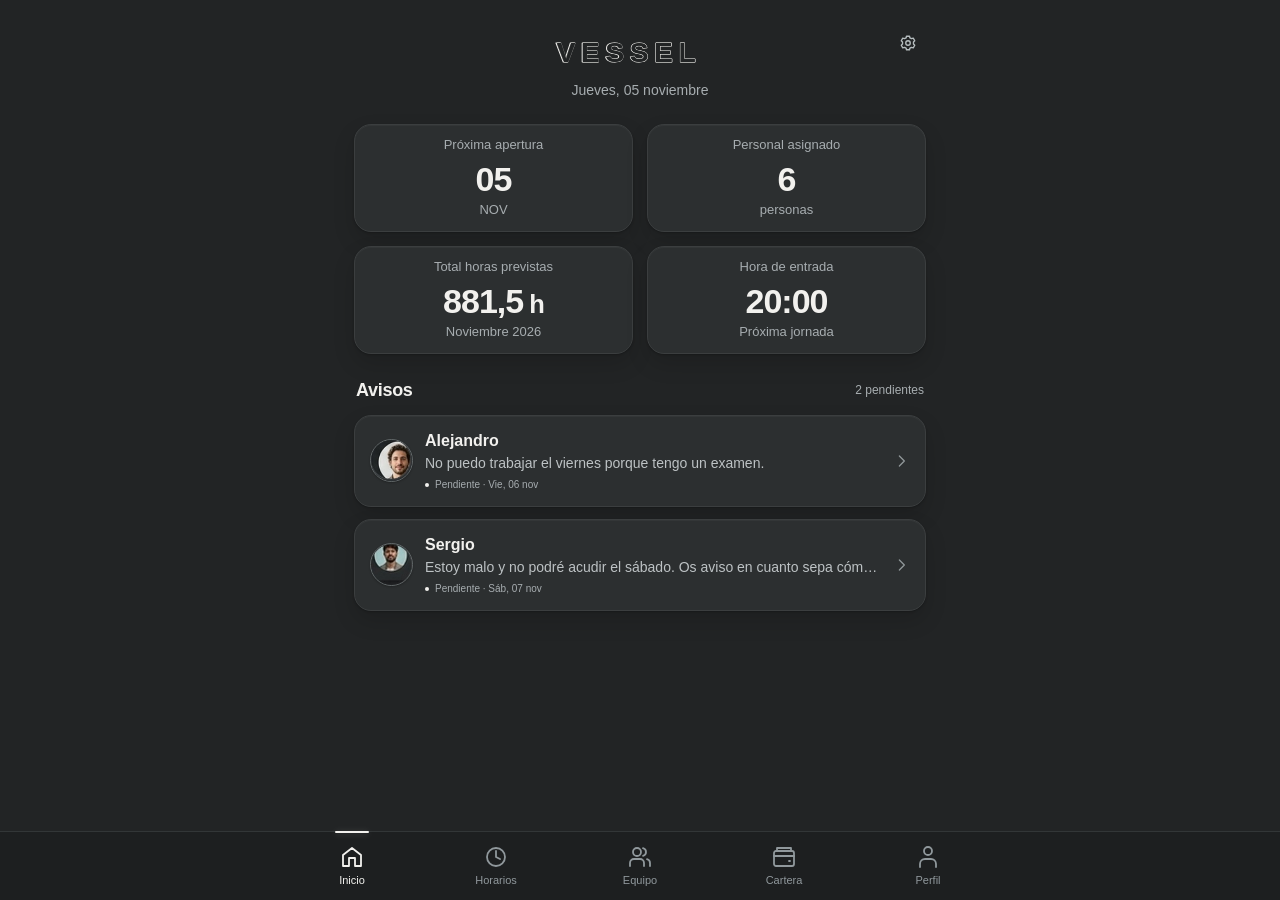
==== index.html @ b40a57ce "Añadir mockup interactivo de VESSEL · Iteración 04 Prototipo autónomo con diseño adaptativo a pantal" ====
<!doctype html>
<html lang="es">
<head>
<meta charset="utf-8">
<meta name="viewport" content="width=device-width,initial-scale=1,viewport-fit=cover">
<meta name="theme-color" content="#222425">
<meta name="description" content="VESSEL · Prototipo interactivo de horarios, equipo y remuneraciones previstas. Iteración 04.">
<title>VESSEL · Horarios y equipo</title>
<style>:root{color-scheme:dark;--stage:#17191a;--bg:#222425;--surface:#2c2f30;--well:#1d1f20;--line:#3b3e3f;--ink:#f2f1ee;--muted:#a7adb0;--quiet:#848b8e;--raised:inset 0 1px 1px #ffffff0b,0 10px 22px #00000024,0 1px 2px #00000038;--radius:17px;--ease:cubic-bezier(.16,1,.3,1)}
*{box-sizing:border-box}html,body{margin:0;min-height:100%;background:var(--stage)}body{font:15px/1.4 Arial,Helvetica,sans-serif;color:var(--ink);font-variant-numeric:tabular-nums;-webkit-font-smoothing:antialiased}button,input,select,textarea{font:inherit;color:inherit}button{cursor:pointer}button,a,input,select,textarea{-webkit-tap-highlight-color:transparent}button{border:0;background:none}button:disabled{cursor:default;opacity:.42}button:focus-visible,input:focus-visible,select:focus-visible,textarea:focus-visible{outline:2px solid var(--ink);outline-offset:4px}::selection{background:#e3e4e3;color:#191b1c}input,textarea{caret-color:var(--ink)}button{touch-action:manipulation}svg{width:24px;height:24px;fill:none;stroke:currentColor;stroke-width:1.8;stroke-linecap:round;stroke-linejoin:round;flex:none}h1,h2,h3,p{margin:0}h1{font-size:30px;line-height:1.15;letter-spacing:-1px;font-weight:700}h2{font-size:18px;letter-spacing:-.3px}h3{font-size:17px}small{font-size:12px}strong{font-weight:600}.muted{color:var(--muted)}.quiet{color:var(--quiet)}.small{font-size:13px}.sr-only{position:absolute;width:1px;height:1px;padding:0;margin:-1px;overflow:hidden;clip:rect(0,0,0,0);white-space:nowrap;border:0}
.stage{min-height:100dvh;display:flex;flex-direction:column;align-items:center;justify-content:center;padding:18px 20px 14px;background:radial-gradient(ellipse at 50% 40%,#26292a 0,transparent 66%)}.demo-bar{width:414px;max-width:100%;display:flex;align-items:center;justify-content:space-between;margin:0 0 12px;font-size:11px;color:var(--muted);letter-spacing:.15px}.demo-bar .demo-label{display:flex;align-items:center;gap:7px}.demo-dot{width:5px;height:5px;background:#c6cbca;border-radius:50%}.demo-switch{border:1px solid #3b3e3f;border-radius:20px;background:#202223;padding:5px 10px;font-size:11px}.demo-switch svg{width:13px;height:13px;vertical-align:-2px;margin-left:4px}
.phone{position:relative;width:414px;height:min(888px,calc(100dvh - 76px));min-height:610px;border:6px solid #131516;border-radius:48px;background:var(--bg);box-shadow:0 0 0 1px #424647,0 0 0 3px #202324,0 26px 60px #0009;display:flex;flex-direction:column;overflow:hidden}.status-bar{height:62px;flex:none;position:relative;display:flex;align-items:center;justify-content:space-between;padding:0 30px 3px;font-size:15px;font-weight:600;user-select:none}.island{position:absolute;width:120px;height:32px;left:50%;top:11px;transform:translateX(-50%);border-radius:25px;background:#050606}.island:after{content:'';position:absolute;right:12px;top:10px;width:10px;height:10px;background:#0d1217;border:1px solid #151d23;border-radius:50%}.status-icons{display:flex;align-items:center;gap:7px}.status-icons svg{width:18px;height:15px;stroke-width:1.5}.status-icons .battery{width:24px}
.viewport{flex:1;min-height:0;overflow:auto;scrollbar-width:thin;scrollbar-color:#565b5d transparent;overscroll-behavior:contain;position:relative}.viewport::-webkit-scrollbar{width:3px}.viewport::-webkit-scrollbar-thumb{background:#565b5d;border-radius:10px}.page{padding:12px 22px 28px;min-height:100%}.page-head{display:flex;align-items:center;justify-content:space-between;gap:8px;margin-bottom:20px}.page-head.tight{margin-bottom:16px}.title-group{display:flex;align-items:center;gap:10px;min-width:0}.subtitle{color:var(--muted);margin-top:4px;font-size:14px}.pill{border:1px solid #4b5052;border-radius:22px;min-height:32px;padding:5px 16px;line-height:1.2;font-size:13px;white-space:nowrap}.pill:hover{background:#ffffff05;border-color:#6b7173}.pill svg{width:13px;height:13px;margin-left:5px;vertical-align:-2px}.badge{border:1px solid var(--line);border-radius:15px;padding:3px 10px;background:#2c2f30;color:var(--muted);font-size:12px;white-space:nowrap}.panel{background:var(--surface);border:1px solid var(--line);border-radius:var(--radius);box-shadow:var(--raised)}.stack{display:grid;gap:12px}.section-heading{display:flex;align-items:center;justify-content:space-between;margin:25px 2px 12px}.section-heading small{color:var(--muted)}
.home-head{text-align:center;padding:16px 0 30px}.wordmark{display:block;width:176px;height:37px;margin:0 auto 11px;overflow:visible}.wordmark text{font-family:Arial,Helvetica,sans-serif;font-size:31px;font-weight:800;letter-spacing:6px;fill:none;stroke:var(--ink);stroke-width:1.05;paint-order:stroke}.home-date{font-size:14px;color:var(--muted)}.metric-grid{display:grid;grid-template-columns:1fr 1fr;gap:14px}.metric{padding:17px 7px 16px;min-height:125px;display:flex;flex-direction:column;align-items:center;text-align:center;justify-content:center;gap:5px;color:var(--muted)}button.metric:hover{background:#303334}.metric-label{font-size:13px}.metric-value{font-size:37px;line-height:1.15;color:var(--ink);font-weight:650;letter-spacing:-1px;margin:5px 0 1px}.metric-value.time{font-size:32px}.metric-unit{font-size:13px}.notice-card{width:100%;display:flex;align-items:center;text-align:left;padding:14px 15px;gap:12px;min-height:81px}.notice-card:hover,.employee-row:hover,.shift-card:not(.editing):hover{background:#303334}.avatar{width:43px;height:43px;flex:none;border-radius:50%;object-fit:cover;border:1px solid #646a6b;background:#232627;color:#c8cdce;display:inline-flex;justify-content:center;align-items:center;font-size:14px;box-shadow:0 1px 2px #0004}.avatar.medium{width:52px;height:52px}.avatar.large{width:83px;height:83px;border:2px solid #5b6061;box-shadow:0 8px 20px #0002}.person-text{min-width:0;flex:1}.person-name{font-weight:600;font-size:16px}.person-sub{font-size:13px;color:var(--muted);margin-top:2px}.notice-message{white-space:nowrap;overflow:hidden;text-overflow:ellipsis;font-size:13px;color:#bdc2c4;margin-top:2px}.notice-meta{display:flex;align-items:center;gap:6px;font-size:10px;color:var(--muted);margin-top:4px}.pending-dot{width:4px;height:4px;border-radius:50%;background:var(--ink)}.chevron{color:#91989a;width:17px;height:20px;flex:none}
.date-control{margin-bottom:16px;border-color:var(--line);border-radius:14px;min-height:36px;padding:7px 13px}.summary-strip{display:grid;grid-template-columns:1fr 1fr 1.15fr;padding:14px 9px;margin-bottom:17px}.summary-item{text-align:center;position:relative}.summary-item+.summary-item:before{content:'';position:absolute;left:0;top:5px;bottom:5px;width:1px;background:#44494a}.summary-value{display:block;font-size:23px;font-weight:600;letter-spacing:-.6px;line-height:1.2}.summary-label{display:block;color:var(--muted);font-size:11px;margin-top:3px}.shift-card{padding:11px 12px;display:flex;align-items:center;gap:11px;min-height:64px;width:100%;text-align:left}.shift-card .avatar{width:36px;height:36px}.shift-person{font-size:14px;flex:1;min-width:0;white-space:nowrap}.shift-role{color:var(--muted);font-size:12px;font-weight:400}.time-chip{font-size:13px;font-weight:600;white-space:nowrap;background:#1c1f20;border:1px solid #35393a;border-radius:12px;padding:7px 10px;letter-spacing:-.2px}.shift-list{display:grid;gap:11px}.shift-card.editing{display:block;padding:13px}.shift-edit-head{display:flex;align-items:center;gap:10px;margin-bottom:13px}.shift-edit-head .person-name{font-size:15px}.edit-times{display:grid;grid-template-columns:1fr 1fr;gap:12px}.edit-times label{display:grid;gap:5px;color:var(--muted);font-size:12px}.edit-times input{width:100%;min-width:0}.shift-duration{font-size:11px;color:var(--muted);margin-top:9px;display:flex;justify-content:space-between;gap:8px}.icon-button{width:36px;height:36px;display:inline-flex;align-items:center;justify-content:center;border-radius:50%;color:#b6bdbf}.icon-button:hover{background:#ffffff0a;color:var(--ink)}.icon-button svg{width:18px;height:18px}.edit-note{font-size:12px;color:var(--muted);margin-bottom:14px;line-height:1.5}.action-row{display:flex;gap:10px;margin-top:16px}.action-row>*{flex:1}.primary{background:#eeede9;color:#151718;box-shadow:0 4px 9px #0002;border:1px solid #f3f2ef;border-radius:12px;min-height:44px;padding:11px 14px;font-weight:600;font-size:14px;text-align:center}.primary:hover{background:#fff}.secondary{border:1px solid #53595b;border-radius:12px;padding:10px 14px;min-height:44px;font-size:14px;text-align:center}.secondary:hover{background:#ffffff06}.add-button{width:100%;margin-top:14px;display:flex;align-items:center;justify-content:center;gap:8px}.add-button svg{width:18px;height:18px}.sticky-actions{position:sticky;bottom:-28px;padding:10px 0 8px;background:var(--bg);margin-bottom:-8px;z-index:2}.empty{text-align:center;padding:38px 12px;color:var(--muted)}.empty svg{width:32px;height:32px;margin-bottom:12px;color:#a2a9aa}.empty h2{color:var(--ink);font-size:17px;margin-bottom:7px}.empty p{font-size:13px;line-height:1.6;max-width:29ch;margin:0 auto 16px}
.search{position:relative;margin-bottom:17px}.search svg{position:absolute;left:14px;top:13px;width:18px;height:18px;color:#929a9d}.search input{width:100%;min-height:44px;border:1px solid #2f3334;border-radius:13px;padding:12px 14px 12px 42px;background:var(--well);box-shadow:inset 0 3px 5px #0003;outline-offset:2px}input::placeholder,textarea::placeholder{color:#a0a7aa;opacity:1}.employee-row{width:100%;min-height:77px;display:flex;align-items:center;gap:12px;padding:13px;text-align:left}.availability{display:flex;gap:5px;flex:none}.day-chip{display:inline-flex;align-items:center;justify-content:center;background:#d8dcdd;color:#151a1d;width:28px;height:29px;border-radius:8px;font-size:13px;font-weight:600;box-shadow:0 2px 3px #0002}.day-chip.off{background:#232728;color:#8e989d;box-shadow:none}.day-chip.unknown{background:transparent;border:1px dashed #7f888b;color:#c3c9cb;box-shadow:none}.day-chip.wide{width:auto;min-width:47px;padding:0 11px;height:31px;font-size:14px}.legend{color:var(--muted);font-size:11px;line-height:1.6;margin:14px 2px 0;display:flex;gap:12px;flex-wrap:wrap}.legend span{display:flex;align-items:center;gap:5px}.legend i{width:8px;height:8px;border-radius:2px;background:#d8dcdd}.legend i.off{background:#454d50}.legend i.unknown{background:none;border:1px dashed #a8afb2}.detail-top{display:flex;justify-content:space-between;margin-bottom:16px}.identity{text-align:center;margin-bottom:18px}.identity h1{font-size:30px;margin:11px 0 3px}.identity p{color:var(--muted);font-size:14px}.detail-panel{padding:15px 16px}.detail-label{font-size:13px;color:var(--muted);margin-bottom:10px}.detail-availability{display:flex;gap:13px;align-items:center}.detail-availability .dot{color:var(--quiet)}.detail-line{display:flex;align-items:center;justify-content:space-between;gap:15px;min-height:31px;font-size:13px}.detail-line+.detail-line{border-top:1px solid #44494a;margin-top:7px;padding-top:11px}.detail-line>span:first-child{color:var(--muted)}.hours-breakdown{display:flex;justify-content:space-between;gap:8px;font-size:12px;flex-wrap:wrap}.salary-line{display:flex;align-items:baseline;justify-content:space-between;gap:8px}.salary-line strong{font-size:32px;letter-spacing:-1px}.salary-line small{color:var(--muted);font-size:12px}.exception{font-size:12px;margin-top:12px;color:#c6cbcd;border-top:1px solid #484d4f;padding-top:10px}
.wallet-header{align-items:flex-start;gap:8px}.wallet-header .pill{font-size:11px;padding:7px 10px;margin-top:4px}.wallet-total{text-align:center;padding:21px 10px 20px;margin-bottom:19px}.wallet-total .total-amount{font-size:43px;font-weight:650;letter-spacing:-1.6px;line-height:1.3;margin:4px 0 1px}.wallet-total .muted{font-size:13px}.wallet-total .small{font-size:12px}.salary-table{width:100%;border-collapse:collapse;font-size:13px;table-layout:fixed}.salary-table th{color:var(--muted);font-weight:400;text-align:left;font-size:12px;padding:0 0 9px;border-bottom:1px solid #414647}.salary-table th:first-child{width:51%}.salary-table th:nth-child(2){width:23%;text-align:center}.salary-table th:last-child{text-align:right}.salary-table td{border-bottom:1px solid #353a3c;padding:12px 0}.salary-table td:nth-child(2){text-align:center;color:#bbc2c4;font-size:12px}.salary-table td:last-child{text-align:right;font-weight:600}.salary-table button{padding:0;text-align:left;font-size:13px}.salary-table button:hover{text-decoration:underline;text-underline-offset:3px}.footnote{font-size:11px;color:var(--muted);line-height:1.6;margin:16px 2px 0}
.profile-card{padding:14px 15px}.profile-identity{display:flex;gap:12px;align-items:center;margin-bottom:12px}.profile-identity .person-name{font-size:20px}.profile-identity .person-sub{font-size:12px}.tags{display:flex;gap:6px;flex-wrap:wrap}.tag{background:var(--well);border:1px solid #3c4243;color:#c6cdcf;padding:3px 8px;border-radius:9px;font-size:11px}.profile-availability{font-size:12px;color:var(--muted);margin-top:8px}.notice-form{padding:14px 15px}.notice-form h2{margin-bottom:12px}.form-line{display:flex;align-items:center;justify-content:space-between;gap:10px;margin-top:8px;font-size:13px}.form-line>label{color:#b8c0c3}.field,input[type=time],input[type=date],input[type=number],input[type=text],input[type=url],select,textarea{background:var(--well);border:1px solid #414749;border-radius:10px;min-height:36px;padding:7px 10px;color:var(--ink)}.search input[type=search]{background:var(--well)}.form-line select{max-width:70%;font-size:12px}.form-line input[type=date]{width:174px;font-size:12px}.notice-form textarea{display:block;width:100%;resize:vertical;min-height:62px;max-height:150px;margin:11px 0 10px;font-size:13px;line-height:1.5}.notice-form .primary{width:100%}.form-hint{font-size:10px;color:var(--muted);margin-top:9px;line-height:1.5}.profile-summary{padding:13px 15px}.profile-summary .hours-breakdown{color:var(--muted);font-size:11px}.profile-summary .detail-line{margin-top:7px;min-height:25px}.profile-summary .detail-line strong{font-size:23px;letter-spacing:-.5px}
.bottom-nav{flex:none;display:grid;grid-template-columns:repeat(5,1fr);padding:0 9px;background:#1d1f20;border-top:1px solid #323637;z-index:5;position:relative}.nav-item{position:relative;min-height:66px;padding:10px 0 8px;display:flex;align-items:center;justify-content:center;flex-direction:column;gap:4px;color:#90989c;font-size:10px}.nav-item svg{width:23px;height:23px}.nav-item:hover{color:#c5ccce}.nav-item.active{color:var(--ink)}.nav-item.active:before{content:'';position:absolute;top:-1px;width:34px;height:2px;background:var(--ink);border-radius:4px;box-shadow:0 1px 7px #ffffff33}.nav-item.locked{color:#717b80}.nav-item.locked svg{opacity:.65}.home-indicator{flex:none;height:17px;background:#1d1f20;display:flex;align-items:center;justify-content:center;padding-bottom:6px}.home-indicator:after{content:'';width:132px;height:4px;border-radius:4px;background:#b8b9b7}
.overlay{position:absolute;inset:0;z-index:20;background:#07090ab8;display:flex;align-items:flex-end;justify-content:center;padding:0;animation:overlay-in .16s ease-out}.sheet{position:relative;width:100%;background:#272a2b;border:1px solid #454b4d;border-radius:25px 25px 0 0;padding:12px 21px 26px;max-height:91%;overflow:auto;box-shadow:0 -15px 55px #0004;animation:sheet-in .24s var(--ease);scrollbar-width:thin;scrollbar-color:#626b6e transparent}.sheet-handle{width:32px;height:3px;background:#636b6e;border-radius:4px;margin:0 auto 12px}.sheet-header{display:flex;align-items:center;justify-content:space-between;gap:10px;margin-bottom:15px}.sheet-header h2{font-size:20px}.sheet-header .icon-button{background:#333839}.sheet-subtitle{font-size:13px;color:var(--muted);line-height:1.5;margin:-5px 0 16px}.sheet .stack{gap:10px}.sheet .panel{box-shadow:none}.sheet .employee-row{min-height:65px}.sheet .field-label{display:grid;gap:6px;font-size:12px;color:#b8c0c3;margin-top:13px}.sheet .field-label input,.sheet .field-label select{width:100%}.sheet .edit-times{margin-top:12px}.sheet .action-row{margin-top:20px}.calendar-heading{display:flex;align-items:center;justify-content:space-between;margin:5px 0 10px}.calendar-heading strong{font-size:17px;text-transform:capitalize}.calendar-grid{display:grid;grid-template-columns:repeat(7,1fr);gap:5px}.calendar-weekday{font-size:11px;color:var(--muted);text-align:center;padding:4px 0 9px}.calendar-day{aspect-ratio:1;min-height:37px;border-radius:11px;color:#bbc2c5;position:relative;font-size:13px}.calendar-day.habitual{color:var(--ink);background:#303536}.calendar-day.scheduled:after{content:'';position:absolute;bottom:5px;left:calc(50% - 1.5px);width:3px;height:3px;background:currentColor;border-radius:50%}.calendar-day.selected{color:#111718;background:#e2e5e5}.calendar-day:hover{outline:1px solid #777f82}.calendar-day.today:not(.selected){border:1px solid #9ca5a8}.calendar-legend{font-size:11px;color:var(--muted);margin:16px 0 0}.notice-detail-person{display:flex;align-items:center;gap:12px;margin-bottom:20px}.notice-detail-message{font-size:17px;line-height:1.65;margin:18px 0 14px}.notice-detail-info{font-size:12px;color:var(--muted);line-height:1.6}.status-tag{display:inline-flex;padding:4px 9px;border:1px solid #727b7d;border-radius:20px;font-size:11px;color:#e1e5e5}.warning{border:1px solid #717b7e;border-radius:12px;padding:12px;font-size:12px;line-height:1.6;background:#343a3c;margin:14px 0}.warning strong{display:block;font-size:13px;margin-bottom:3px}.check-line{display:flex;gap:9px;align-items:center;font-size:12px;color:#d2d7d8;line-height:1.6;margin:12px 0}.check-line input{accent-color:#d4dada;width:16px;height:16px;flex:none}.toast{position:absolute;bottom:96px;left:17px;right:17px;z-index:40;padding:12px 15px;border-radius:13px;background:#e3e6e5;color:#172023;box-shadow:0 8px 25px #0005;font-size:12px;display:flex;align-items:center;justify-content:space-between;gap:10px;animation:sheet-in .2s var(--ease)}.toast button{color:#172023;text-decoration:underline;font-size:12px;font-weight:600;padding:4px}.error-text{color:#eff1f0;font-size:12px;margin:9px 0;padding:10px;border:1px solid #9ba3a5;border-radius:9px}.session-options{display:grid;gap:8px}.session-option{border:1px solid #515a5e;border-radius:12px;text-align:left;padding:12px;min-height:54px}.session-option.selected{border-color:#d2d9da;background:#343b3d}.session-option strong{font-size:14px;display:block}.session-option span{color:var(--muted);font-size:11px}.employee-pick-sub{font-size:11px;color:var(--muted);margin-top:2px}.unavailable-mark{font-size:10px;color:#dee4e5;border:1px solid #7d888c;border-radius:8px;padding:3px 6px}.photo-upload{display:flex;align-items:center;gap:12px}.photo-upload input{font-size:11px;width:100%;min-width:0}.availability-inputs{display:grid;grid-template-columns:repeat(3,1fr);gap:8px}.availability-inputs label{display:grid;gap:5px;font-size:11px;color:var(--muted)}.availability-inputs select{font-size:11px;width:100%;padding:7px 5px}.period-presets{display:flex;gap:7px;flex-wrap:wrap}.period-presets button{font-size:12px}.period-presets .selected{background:#dce1e0;color:#182023}.settings-note{font-size:12px;line-height:1.65;color:var(--muted);margin-bottom:16px}.danger{color:#dadfe0}.read-only-line{font-size:11px;color:var(--muted);text-align:center;margin-top:17px}.form-grid{display:grid;gap:4px}.no-results{padding:25px 10px;text-align:center;color:var(--muted);font-size:13px}
@keyframes sheet-in{from{transform:translateY(12px);opacity:.7}to{transform:translateY(0);opacity:1}}@keyframes overlay-in{from{opacity:0}to{opacity:1}}
@media(min-width:600px) and (max-height:760px){.phone{min-height:570px}.status-bar{height:54px}.page{padding-top:10px}.home-head{padding-top:8px;padding-bottom:23px}.metric{min-height:112px;padding:12px 6px}.metric-value{font-size:33px}.section-heading{margin-top:21px}.notice-card{min-height:76px}.demo-bar{margin-bottom:9px}.stage{padding-top:12px;padding-bottom:12px}.phone{height:calc(100dvh - 60px)}}
@media(max-width:520px){.stage{padding:0;display:block;background:var(--bg)}.demo-bar{display:none}.phone{width:100%;height:100dvh;min-height:0;max-height:none;border:0;border-radius:0;box-shadow:none}.status-bar{height:calc(55px + env(safe-area-inset-top));padding-top:env(safe-area-inset-top)}.island{top:calc(9px + env(safe-area-inset-top))}.home-indicator{height:calc(17px + env(safe-area-inset-bottom));padding-bottom:calc(6px + env(safe-area-inset-bottom))}.page{padding:14px 22px 28px}.sheet{max-height:94%;padding-bottom:calc(25px + env(safe-area-inset-bottom))}.home-head{padding-top:18px;padding-bottom:30px}}
@media(max-width:360px){.page{padding-left:16px;padding-right:16px}h1{font-size:27px}.title-group{gap:7px}.badge{padding:3px 7px;font-size:11px}.pill{padding:5px 12px}.employee-row{gap:9px;padding:11px}.employee-row .avatar{width:37px;height:37px}.availability{gap:4px}.day-chip{width:25px;height:28px}.shift-card{gap:8px;padding:10px}.time-chip{font-size:12px;padding:7px}.shift-role{font-size:11px}.shift-person{font-size:13px}.metric-label{font-size:12px}.metric-grid{gap:12px}.wallet-header .pill{font-size:10px;padding:7px}.person-name{font-size:15px}}
@media(prefers-reduced-motion:reduce){*,*:before,*:after{animation:none!important;transition:none!important;scroll-behavior:auto!important}}
/* La aplicación ocupa el navegador real. El dispositivo del storyboard no es UI. */
html,body{height:100%;overflow:hidden;background:var(--bg)}
.stage{display:block;min-height:0;height:100dvh;padding:0;background:var(--bg)}
.demo-bar,.status-bar,.home-indicator{display:none}
.phone{width:100%;height:100dvh;min-height:0;max-height:none;border:0;border-radius:0;box-shadow:none;overflow:hidden}
.viewport{overflow-x:hidden;scrollbar-width:thin}
#screen{min-width:0}
.page{width:100%;max-width:720px;min-width:0;margin:0 auto;padding:25px 24px 28px}
.page-home{max-width:620px}
.page-profile,.page-detail{max-width:600px}
.page-team{max-width:1000px}
.page-wallet{max-width:980px}
.stack,.shift-list{grid-template-columns:minmax(0,1fr);min-width:0}
.panel,.notice-card,.employee-row,.shift-card,.person-text{min-width:0;max-width:100%}
.home-head{position:relative;padding:8px 0 24px}
.home-options{position:absolute;right:0;top:0}
.metric{min-height:110px;padding:14px 8px}
.metric-grid{gap:12px}
.notice-card{min-height:77px}
.bottom-nav{padding:0 max(10px,calc((100% - 720px)/2));flex-shrink:0}
.nav-item{min-height:68px;font-size:11px}
.nav-item svg{width:24px;height:24px}
.overlay{position:fixed;align-items:center;padding:20px}
.sheet{max-width:440px;max-height:calc(100dvh - 40px);border-radius:22px;padding:12px 22px 25px}
.toast{position:fixed;max-width:540px;left:50%;right:auto;width:calc(100% - 32px);transform:translateX(-50%);bottom:84px;animation:overlay-in .16s ease-out}
.wallet-layout{display:grid;grid-template-columns:260px minmax(0,1fr);gap:32px;align-items:start}
.wallet-total{padding:22px 12px}
.wallet-list{min-width:0}
.salary-table td{padding:10px 0}
.page-team>.stack{grid-template-columns:repeat(2,minmax(0,1fr))}
.page-team .employee-row{min-height:76px}
.page-schedule .shift-card{min-height:65px}
.page-schedule .shift-list{gap:11px}
.page-detail .detail-top{margin-bottom:15px}
@media(min-width:700px){.page-home .metric{min-height:108px}.page-home .metric-grid{gap:14px}.page-home .notice-card{min-height:77px}.page-home .home-head{padding-bottom:23px}.page-home .section-heading{margin-top:24px}.page-home .metric-value{font-size:37px}.page-home .notice-message{font-size:14px}.page-team .legend{margin-top:18px}}
@media(max-width:699px){.page{padding:22px 22px 24px}.page-team>.stack{grid-template-columns:minmax(0,1fr)}.wallet-layout{display:block}.wallet-total{padding:19px 10px;margin-bottom:18px}.salary-table td{padding:12px 0}.overlay{padding:0;align-items:flex-end}.sheet{max-width:100%;max-height:94dvh;border-radius:24px 24px 0 0;padding-bottom:calc(24px + env(safe-area-inset-bottom))}.bottom-nav{padding-bottom:env(safe-area-inset-bottom)}.nav-item{min-height:68px}.home-head{padding-top:14px;padding-bottom:27px}.metric{min-height:123px}.page-home .section-heading{margin-top:24px}.page-home .notice-card{min-height:81px}}
@media(max-width:360px){.page{padding:18px 16px 22px}.metric{min-height:111px}.metric-value{font-size:34px}.notice-card{padding:12px;gap:10px}.notice-message{font-size:12px}.notice-meta{font-size:10px}.home-head{padding-top:9px;padding-bottom:24px}.home-options{right:-5px}.page-team .employee-row{min-height:74px}}
@media(max-height:690px){.page{padding-top:18px}.home-head{padding-top:2px;padding-bottom:17px}.home-head .wordmark{height:31px;margin-bottom:8px}.metric{min-height:91px;padding:10px 7px}.metric-value{font-size:32px;margin:3px 0 0}.metric-label,.metric-unit{font-size:12px}.page-home .section-heading{margin-top:18px;margin-bottom:10px}.page-home .notice-card{min-height:73px;padding-top:11px;padding-bottom:11px}.page-home .stack{gap:10px}.nav-item{min-height:61px}.page-head{margin-bottom:16px}}
.draft-guidance{display:flex;align-items:center;justify-content:space-between;gap:10px;font-size:12px;color:var(--muted);margin:-5px 0 11px}.draft-guidance button{color:var(--ink);font-size:12px;text-decoration:underline;text-underline-offset:3px;padding:4px 0}
.compact-edit{padding:9px 8px 9px 12px;gap:4px;min-height:62px!important;display:flex}
.shift-main{display:flex;align-items:center;gap:9px;flex:1;min-width:0;padding:0;text-align:left}
.compact-edit .time-chip{font-size:12px;padding:6px 7px}
.compact-edit .avatar{width:32px;height:32px}
.compact-edit .person-sub{font-size:11px}
.remove-compact{width:27px;height:32px;flex:none}
.remove-compact svg{width:15px;height:15px}
@media(max-width:360px){.compact-edit .avatar{width:28px;height:28px}.compact-edit{padding-left:8px}.shift-main{gap:7px}.compact-edit .time-chip{font-size:11px;padding:6px}.compact-edit .shift-person{font-size:12px}}
.pagination{display:flex;align-items:center;justify-content:space-between;gap:16px;margin-top:10px;font-size:11px;color:var(--muted)}.pagination .icon-button{border:1px solid #444b4d;width:38px;height:36px}.pagination+*{margin-top:10px}
.person-name{overflow-wrap:anywhere}.salary-table button{overflow-wrap:anywhere}.shift-person{overflow:hidden;text-overflow:ellipsis}.notice-detail-person>div{min-width:0;overflow-wrap:anywhere}
@media(min-width:700px){.page-team .employee-row{min-height:66px;padding-top:10px;padding-bottom:10px}.page-team>.stack{gap:10px}}
@media(min-width:1100px){.page-team{max-width:1180px}.page-team>.stack{grid-template-columns:repeat(3,minmax(0,1fr));gap:14px}.page-team .employee-row{min-height:76px}}
@media(max-height:590px){.page-home{padding-top:12px;padding-bottom:14px}.page-home .home-head{padding-bottom:13px}.page-home .metric{min-height:81px;padding:8px 6px}.page-home .metric-value{font-size:29px}.page-home .metric-grid{gap:10px}.page-home .section-heading{margin-top:14px;margin-bottom:9px}.page-home .notice-card{min-height:67px;padding:10px 12px}.page-home .avatar{width:35px;height:35px}.page-home .person-name{font-size:14px}.page-home .notice-message{font-size:12px}.page-home .notice-meta{font-size:9px}.page-home .home-date{font-size:12px}.page-home .wordmark{height:28px;margin-bottom:6px}}
@media(min-width:700px){.page-home .metric{min-height:108px;padding:10px 8px;gap:3px}.page-home .metric-value{font-size:34px;line-height:1.1;margin:4px 0 0}.salary-table td{padding-top:9px;padding-bottom:9px}}
@media(max-height:590px){.page-home{padding-bottom:8px}}
</style>
</head>
<body>
<div class="stage">
  <div class="demo-bar"><span class="demo-label"><span class="demo-dot"></span>Prototipo interactivo · Iteración 04</span><button class="demo-switch" data-action="session">Vista de encargado <span aria-hidden="true">⌄</span></button></div>
  <div class="phone" id="app">
    <div class="status-bar" aria-hidden="true"><span>9:41</span><div class="island"></div><span class="status-icons"><svg viewBox="0 0 20 16" fill="currentColor" stroke="none"><path d="M1 7h3v8H1zm5-5h3v13H6zm5 3h3v10h-3zm5-5h3v15h-3z"/></svg><svg class="battery" viewBox="0 0 26 14"><rect x="1" y="1" width="21" height="12" rx="3"/><path d="M24 5v4"/><rect x="3" y="3" width="16" height="8" rx="1.5" fill="currentColor" stroke="none"/></svg></span></div>
    <main class="viewport" id="viewport" tabindex="-1"><div id="screen"></div></main>
    <nav class="bottom-nav" id="nav" aria-label="Navegación principal"></nav>
    <div class="home-indicator" aria-hidden="true"></div>
    <div id="modal-root"></div>
    <div id="toast-root" role="status" aria-live="polite" aria-atomic="true"></div>
  </div>
</div>
<script>const ASSETS={"alejandro": "[data-uri]", "lucia": "[data-uri]", "miriam": "[data-uri]", "samir": "[data-uri]", "angel": "[data-uri]", "filipa": "[data-uri]", "sergio": "[data-uri]"};</script>
<script>'use strict';
/* VESSEL — prototipo local. Los permisos demuestran la UX; no sustituyen un servidor. */
const $=s=>document.querySelector(s), $$=s=>Array.from(document.querySelectorAll(s));
const STORE='vessel.iter04.v1', DEMO_DAY='2026-11-05';
const icons={home:'<path d="m3 10 9-7 9 7v11h-6v-8H9v8H3z"/>',clock:'<circle cx="12" cy="12" r="9"/><path d="M12 6v6l4 2"/>',team:'<path d="M16 21v-3a4 4 0 0 0-4-4H6a4 4 0 0 0-4 4v3m20 0v-3a4 4 0 0 0-3-3.87M15 3.13a4 4 0 0 1 0 7.75"/><circle cx="9" cy="7" r="4"/>',wallet:'<rect x="2" y="6" width="20" height="15" rx="2"/><path d="M5 6V3h14v3M2 11h20m-5 5h1"/>',user:'<circle cx="12" cy="6" r="4"/><path d="M4 22v-3a5 5 0 0 1 5-5h6a5 5 0 0 1 5 5v3"/>',search:'<circle cx="10.5" cy="10.5" r="6.5"/><path d="m16 16 5 5"/>',chevron:'<path d="m9 5 7 7-7 7"/>',down:'<path d="m6 9 6 6 6-6"/>',left:'<path d="m14 6-6 6 6 6"/>',arrow:'<path d="M20 12H4m6-6-6 6 6 6"/>',plus:'<path d="M12 5v14M5 12h14"/>',close:'<path d="m6 6 12 12M6 18 18 6"/>',trash:'<path d="M3 6h18M9 6V3h6v3M5 6l1 15h12l1-15M10 10v7m4-7v7"/>',calendar:'<rect x="3" y="5" width="18" height="16" rx="2"/><path d="M7 3v4m10-4v4M3 11h18"/>',check:'<path d="m5 12 4 4L19 6"/>',settings:'<path d="m10 3-.6 2.3-2 .9L5 5.6 3 9l1.7 1.7v2.6L3 15l2 3.4 2.4-.6 2 .9L10 21h4l.6-2.3 2-.9 2.4.6 2-3.4-1.7-1.7v-2.6L21 9l-2-3.4-2.4.6-2-.9L14 3z"/><circle cx="12" cy="12" r="3"/>',lock:'<rect x="5" y="10" width="14" height="11" rx="2"/><path d="M8 10V7a4 4 0 0 1 8 0v3"/>',edit:'<path d="m16 3 5 5-12 12-6 1 1-6zM13 6l5 5"/>',notice:'<path d="M18 8a6 6 0 0 0-12 0c0 7-3 7-3 9h18c0-2-3-2-3-9M10 21h4"/>'};
function icon(k,cls=''){return `<svg class="${cls}" viewBox="0 0 24 24" aria-hidden="true">${icons[k]||icons.user}</svg>`}
function esc(x){return String(x??'').replace(/[&<>"']/g,c=>({'&':'&amp;','<':'&lt;','>':'&gt;','"':'&quot;',"'":'&#39;'}[c]))}
function fmt(n){return new Intl.NumberFormat('es-ES',{maximumFractionDigits:2,useGrouping:'always'}).format(n)}
function euro(n){return new Intl.NumberFormat('es-ES',{style:'currency',currency:'EUR',useGrouping:'always',maximumFractionDigits:Number.isInteger(n)?0:2}).format(n)}
function dateObj(s){return new Date(s+'T12:00:00')}
function iso(d){return `${d.getFullYear()}-${String(d.getMonth()+1).padStart(2,'0')}-${String(d.getDate()).padStart(2,'0')}`}
function addDay(s,n){const d=dateObj(s);d.setDate(d.getDate()+n);return iso(d)}
function cap(s){return s[0].toUpperCase()+s.slice(1)}
function dayLabel(s,long=false){return cap(new Intl.DateTimeFormat('es-ES',{weekday:long?'long':'short',day:'2-digit',month:long?'long':'short'}).format(dateObj(s)).replaceAll('.',''))}
function monthLabel(s){return cap(new Intl.DateTimeFormat('es-ES',{month:'long',year:'numeric'}).format(dateObj(s)))}
function mins(t){const [h,m]=t.split(':').map(Number);return h*60+m}
function timestamps(date,start,end){const a=new Date(date+'T'+start+':00');const b=new Date(date+'T'+end+':00');if(mins(end)<mins(start))b.setDate(b.getDate()+1);return {startAt:a.toISOString(),endAt:b.toISOString()}}
function makeShift(date,id,start,end,rate){return {id:uid(),employeeId:id,date,start,end,rate,status:'previsto',...timestamps(date,start,end)}}
function uid(){return globalThis.crypto?.randomUUID?.()||'v'+Date.now().toString(36)+Math.random().toString(36).slice(2)}
function duration(s){return (new Date(s.endAt)-new Date(s.startAt))/3600000}
function splitHours(s){let night=0,minute=mins(s.start),total=Math.round(duration(s)*60);const cutoff=mins(db.settings.nightStart),end=mins(db.settings.nightEnd);for(let i=0;i<total;i++){const t=(minute+i)%1440;if(cutoff>end?t>=cutoff||t<end:t>=cutoff&&t<end)night++}return {total:total/60,night:night/60,afternoon:(total-night)/60}}
function seed(){
 const people=[['angel','Ángel','Barra',10,[1,1,1],95,'Administrador parcial'],['miriam','Miriam','Barra',11,[1,1,0],100,'Trabajador'],['filipa','Filipa','Barra',10,[1,1,1],100,'Trabajador'],['samir','Samir','DJ',15,[0,1,1],60,'Trabajador'],['alejandro','Alejandro','Staff',10,[1,1,1],54.5,'Trabajador'],['sergio','Sergio','Staff',10,[1,1,1],80,'Trabajador'],['lucia','Lucía','Barra',10,[0,1,1],72,'Trabajador'],['elena','Elena','Accesos',10,[null,1,1],48,'Trabajador'],['david','David','Seguridad',12,[1,1,1],56,'Trabajador'],['nora','Nora','Guardarropa',10,[0,1,1],64,'Trabajador'],['pablo','Pablo','Seguridad',12,[1,1,1],88,'Trabajador'],['ines','Inés','Barra',11,[1,1,1],64,'Trabajador']];
 const employees=people.map(([id,name,job,rate,availability,target,role])=>({id,name,job,rate,availability,role,active:true,photo:null,exceptions:id==='angel'?['2026-11-13']:[],target}));
 const shifts=[];const first=[['angel','20:00'],['miriam','21:00'],['filipa','22:00'],['samir','23:00'],['alejandro','20:00'],['sergio','21:30']];first.forEach(([id,start])=>shifts.push(makeShift(DEMO_DAY,id,start,'04:00',employees.find(p=>p.id===id).rate)));
 const dates=['2026-11-06','2026-11-07','2026-11-12','2026-11-13','2026-11-14','2026-11-19','2026-11-20','2026-11-21','2026-11-26','2026-11-27','2026-11-28'];
 employees.forEach(p=>{let remaining=p.target-shifts.filter(s=>s.employeeId===p.id).reduce((a,s)=>a+duration(s),0);const candidates=dates.filter(d=>{const j=[4,5,6].indexOf(dateObj(d).getDay());return p.availability[j]!==0&&!p.exceptions.includes(d)});const each=Math.floor((remaining/candidates.length)*2)/2;candidates.forEach((d,i)=>{let h=i===candidates.length-1?remaining:each;if(h<=0)return;h=Math.min(h,15);const start='20:00';const endMinutes=(1200+Math.round(h*60))%1440;const end=`${String(Math.floor(endMinutes/60)).padStart(2,'0')}:${String(endMinutes%60).padStart(2,'0')}`;shifts.push(makeShift(d,p.id,start,end,p.rate));remaining-=h})});
 return {version:1,employees,shifts,settings:{nightStart:'22:00',nightEnd:'06:00'},notices:[{id:'notice-1',employeeId:'alejandro',date:'2026-11-06',reason:'Indisponibilidad',message:'No puedo trabajar el viernes porque tengo un examen.',status:'Pendiente',sentAt:new Date(Date.now()-3600000).toISOString()},{id:'notice-2',employeeId:'sergio',date:'2026-11-07',reason:'Enfermedad',message:'Estoy malo y no podré acudir el sábado. Os aviso en cuanto sepa cómo evoluciono.',status:'Pendiente',sentAt:new Date(Date.now()-7200000).toISOString()}]};
}
let storageAvailable=true,db;try{const saved=localStorage.getItem(STORE);db=saved?JSON.parse(saved):seed();if(db.version!==1||!Array.isArray(db.shifts)||!Array.isArray(db.employees))throw Error('Invalid demo')}catch{db=seed()}
let teamPage=0,walletPage=0;
let view='home',selectedDate=DEMO_DAY,sessionRole='admin',selectedEmployee=null,teamEdit=false,draft=null,teamQuery='',walletQuery='',period={from:'2026-11-01',to:'2026-11-30',label:'Noviembre 2026'},modal=null,modalOpener=null,toastTimer=null,lastUndo=null;
const screen=$('#screen'),viewport=$('#viewport'),modalRoot=$('#modal-root');
function employee(id){return db.employees.find(p=>p.id===id)}
function current(){return employee('alejandro')}
function canEdit(){return sessionRole==='admin'||sessionRole==='partial'}
function canMoney(){return sessionRole==='admin'}
function isAdmin(){return sessionRole==='admin'}
function avatar(p,cls=''){const image=p.photo||ASSETS[p.id];return image?`<img class="avatar ${cls}" src="${esc(image)}" alt="" width="43" height="43">`:`<span class="avatar ${cls}" aria-hidden="true">${esc(p.name.split(' ').map(s=>s[0]).slice(0,2).join(''))}</span>`}
function listPeriod(){return db.shifts.filter(s=>s.date>=period.from&&s.date<=period.to)}
function stats(id,rows=listPeriod()){const mine=id?rows.filter(s=>s.employeeId===id):rows;return mine.reduce((a,s)=>{const h=splitHours(s);a.total+=h.total;a.night+=h.night;a.afternoon+=h.afternoon;if(s.rate==null)a.missing++;else a.money+=h.total*s.rate;return a},{total:0,night:0,afternoon:0,money:0,missing:0})}
function monthStats(id){return stats(id,db.shifts.filter(s=>s.date.startsWith('2026-11')))}
function save(next){try{localStorage.setItem(STORE,JSON.stringify(next));db=next;storageAvailable=true;return true}catch{storageAvailable=false;showToast('No se ha podido guardar. Libera espacio y vuelve a intentarlo.');return false}}
function commit(change){const next=structuredClone(db);change(next);return save(next)}
function showToast(message,action){clearTimeout(toastTimer);$('#toast-root').innerHTML=`<div class="toast"><span>${esc(message)}</span>${action?'<button data-action="undo">Deshacer</button>':''}</div>`;if(action)lastUndo=action;toastTimer=setTimeout(()=>{$('#toast-root').innerHTML='';lastUndo=null},action?8500:4500)}
function requireManager(){if(canEdit())return true;showToast('Esta acción requiere permisos de gestión.');return false}
function requireAdmin(){if(isAdmin())return true;showToast('Esta acción requiere permisos de administrador.');return false}
function available(p,d){if(p.exceptions.includes(d))return false;const j=[4,5,6].indexOf(dateObj(d).getDay());if(j<0)return null;return p.availability[j]}
function conflict(p,d){if(p.exceptions.includes(d))return 'Tiene una excepción de disponibilidad para esta fecha.';if(db.notices.some(n=>n.employeeId===p.id&&n.date===d&&n.status!=='Resuelto'&&['Indisponibilidad','Enfermedad','Cambio de disponibilidad'].includes(n.reason)))return 'Ha enviado un aviso que afecta a esta jornada.';if(available(p,d)===0)return 'No tiene disponibilidad habitual para este día.';return ''}
function nav(){const tabs=[['home','Inicio','home'],['schedule','Horarios','clock'],['team','Equipo','team'],['wallet','Cartera','wallet'],['profile','Perfil','user']];$('#nav').innerHTML=tabs.map(([id,label,ico])=>`<button class="nav-item ${view===id||(view==='detail'&&id==='team')?'active':''} ${id==='wallet'&&!canMoney()?'locked':''}" data-action="nav" data-view="${id}" ${view===id||(view==='detail'&&id==='team')?'aria-current="page"':''} aria-label="${label}${id==='wallet'&&!canMoney()?', acceso restringido':''}">${icon(ico)}<span>${label}</span></button>`).join('');const b=$('.demo-switch');b.innerHTML=`${sessionRole==='admin'?'Vista de encargado':sessionRole==='partial'?'Administrador parcial':'Vista de trabajador'} ${icon('down')}`}
function render(keepScroll=false){const y=viewport.scrollTop;nav();const renderers={home:homeView,schedule:scheduleView,team:teamView,detail:detailView,wallet:walletView,profile:profileView};screen.innerHTML=`<section class="page page-${view}" aria-label="${({home:'Inicio',schedule:'Horarios',team:'Equipo',detail:'Ficha del trabajador',wallet:'Cartera',profile:'Perfil personal'})[view]}">${renderers[view]()}</section>`;viewport.scrollTop=keepScroll?y:0}
function go(next){if(draft){openModal('discard',{target:next});return}view=next;selectedEmployee=null;teamEdit=false;teamQuery='';walletQuery='';render()}
function upcoming(){const rows=db.shifts.filter(s=>s.date>=DEMO_DAY&&(sessionRole!=='worker'||s.employeeId==='alejandro'));return rows.length?rows.map(s=>s.date).sort()[0]:null}
function homeView(){const next=upcoming(),rows=next?db.shifts.filter(s=>s.date===next&&(sessionRole!=='worker'||s.employeeId==='alejandro')):[],total=monthStats(sessionRole==='worker'?'alejandro':null),count=new Set(rows.map(s=>s.employeeId)).size,first=rows.map(s=>s.start).sort()[0];let notices=db.notices.filter(n=>sessionRole!=='worker'||n.employeeId==='alejandro');const rank={Pendiente:0,Revisado:1,Resuelto:2};notices.sort((a,b)=>rank[a.status]-rank[b.status]||b.sentAt.localeCompare(a.sentAt));return `<header class="home-head"><button class="icon-button home-options" data-action="session" aria-label="Opciones del prototipo">${icon('settings')}</button><svg class="wordmark" viewBox="0 0 191 40" role="img" aria-label="VESSEL"><text x="4" y="31">VESSEL</text><text x="4" y="31" style="stroke-width:.35;fill:#222425;transform:translate(.25px,.25px) scale(.99);transform-origin:center">VESSEL</text></svg><p class="home-date">Jueves, 05 noviembre</p></header><div class="metric-grid"><button class="metric panel" data-action="upcoming"><span class="metric-label">Próxima apertura</span><strong class="metric-value">${next?next.slice(8):'—'}</strong><span class="metric-unit">${next?new Intl.DateTimeFormat('es-ES',{month:'short'}).format(dateObj(next)).replace('.','').toUpperCase():'Sin programar'}</span></button><button class="metric panel" data-action="upcoming"><span class="metric-label">${sessionRole==='worker'?'Tus próximos turnos':'Personal asignado'}</span><strong class="metric-value">${sessionRole==='worker'?rows.length:count}</strong><span class="metric-unit">${sessionRole==='worker'?'en tu próxima jornada':'personas'}</span></button><button class="metric panel" data-action="nav" data-view="${canMoney()?'wallet':'profile'}"><span class="metric-label">${sessionRole==='worker'?'Tus horas previstas':'Total horas previstas'}</span><strong class="metric-value">${fmt(total.total)}<span style="font-size:.75em"> h</span></strong><span class="metric-unit">Noviembre 2026</span></button><button class="metric panel" data-action="upcoming"><span class="metric-label">Hora de entrada</span><strong class="metric-value time">${first||'—'}</strong><span class="metric-unit">Próxima jornada</span></button></div><div class="section-heading"><h2>Avisos</h2><small>${notices.filter(n=>n.status==='Pendiente').length} pendientes</small></div><div class="stack">${notices.length?notices.map(n=>{const p=employee(n.employeeId);return `<button class="notice-card panel" data-action="notice" data-id="${n.id}">${avatar(p)}<span class="person-text"><span class="person-name">${esc(p.name)}</span><span class="notice-message" style="display:block">${esc(n.message)}</span><span class="notice-meta">${n.status==='Pendiente'?'<span class="pending-dot"></span>':''}${esc(n.status)} · ${dayLabel(n.date)}</span></span>${icon('chevron','chevron')}</button>`}).join(''):'<p class="empty small">No hay avisos pendientes.</p>'}</div>`}
function scheduleRows(){return (draft||db.shifts.filter(s=>s.date===selectedDate)).filter(s=>sessionRole!=='worker'||s.employeeId==='alejandro')}
function scheduleView(){const rows=scheduleRows(),hours=rows.reduce((a,s)=>a+duration(s),0),active=db.employees.filter(p=>p.active).length;return `<header class="page-head"><h1>Horarios</h1>${canEdit()?`<button class="pill" data-action="${draft?'save-day':'edit-day'}">${draft?'Guardar':'Editar'}</button>`:''}</header><button class="pill date-control" data-action="calendar">${dayLabel(selectedDate)} ${icon('down')}</button><div class="panel summary-strip"><div class="summary-item"><span class="summary-value">${active}</span><span class="summary-label">Empleados</span></div><div class="summary-item"><span class="summary-value" id="day-count">${rows.length}</span><span class="summary-label">${sessionRole==='worker'?'Tus turnos':'Turnos'}</span></div><div class="summary-item"><span class="summary-value" id="day-hours">${fmt(hours)} h</span><span class="summary-label">Horas previstas</span></div></div>${draft?'<div class="draft-guidance"><span>Toca un turno para editarlo.</span><button data-action="cancel-draft">Cancelar</button></div>':''}<div class="shift-list">${rows.length?rows.map(s=>shiftMarkup(s)).join(''):`<div class="empty">${icon('calendar')}<h2>${sessionRole==='worker'?'No tienes turnos este día':'Sin turnos programados'}</h2><p>${canEdit()?'Puedes planificar esta jornada, también si es una apertura extraordinaria.':'Selecciona otra fecha para consultar tu planificación.'}</p>${canEdit()&&!draft?'<button class="secondary" data-action="edit-day">Planificar jornada</button>':''}</div>`}</div>${draft?`<button class="secondary add-button" data-action="add-picker">${icon('plus')} Añadir trabajador</button>`:''}`}
function shiftMarkup(s){const p=employee(s.employeeId);return draft?`<article class="shift-card panel compact-edit" data-shift="${s.id}"><button class="shift-main" data-action="edit-draft-shift" data-id="${s.id}" aria-label="Editar turno de ${esc(p.name)}">${avatar(p)}<span class="shift-person"><strong>${esc(p.name)}</strong><span class="person-sub" style="display:block">${esc(p.job)} · ${fmt(duration(s))} h</span></span><span class="time-chip">${s.start}–${s.end}</span></button><button class="icon-button remove-compact" data-action="remove-shift" data-id="${s.id}" aria-label="Retirar a ${esc(p.name)} de la jornada">${icon('close')}</button></article>`:`<button class="shift-card panel" data-action="shift-detail" data-id="${s.id}">${avatar(p)}<span class="shift-person"><strong>${esc(p.name)}</strong><span class="shift-role"> · ${esc(p.job)}</span></span><span class="time-chip">${s.start}–${s.end}</span></button>`}

function searchMarkup(kind,value){return `<div class="search">${icon('search')}<label class="sr-only" for="${kind}-search">Buscar trabajador</label><input type="search" id="${kind}-search" placeholder="Buscar trabajador" value="${esc(value)}" autocomplete="off" data-search="${kind}"></div>`}
function dayChips(p,wide=false){return p.availability.map((v,i)=>`<span class="day-chip ${v===0?'off':v===null?'unknown':''} ${wide?'wide':''}" title="${['Jueves','Viernes','Sábado'][i]}: ${v===1?'disponible':v===0?'no disponible':'sin información'}" aria-label="${['Jueves','Viernes','Sábado'][i]}: ${v===1?'disponible':v===0?'no disponible':'sin información'}">${wide?['05 J','06 V','07 S'][i]:['J','V','S'][i]}</span>`).join('')}
function matches(p,q){return p.name.normalize('NFD').replace(/[\u0300-\u036f]/g,'').toLowerCase().includes(q.normalize('NFD').replace(/[\u0300-\u036f]/g,'').toLowerCase())}
function pageSize(kind,total){return innerWidth>699?Math.max(1,total):Math.max(2,Math.min(5,Math.floor((innerHeight-(kind==='team'?310:420))/(kind==='team'?89:44))))}
function teamPeople(){const order=['alejandro','lucia','miriam','samir','angel','filipa','sergio'];return db.employees.filter(p=>(p.active||teamEdit)&&matches(p,teamQuery)).sort((a,b)=>{const ai=order.indexOf(a.id),bi=order.indexOf(b.id);return (ai<0?99:ai)-(bi<0?99:bi)})}
function paged(items,kind){const size=pageSize(kind,items.length),last=Math.max(0,Math.ceil(items.length/size)-1);if(kind==='team')teamPage=Math.min(teamPage,last);else walletPage=Math.min(walletPage,last);const page=kind==='team'?teamPage:walletPage;return items.slice(page*size,(page+1)*size)}
function pagination(kind){const count=kind==='team'?teamPeople().length:walletPeople().length,size=pageSize(kind,count),pages=Math.ceil(count/size),page=kind==='team'?teamPage:walletPage;if(pages<=1)return '';return `<div class="pagination"><button class="icon-button" data-action="page-prev" data-kind="${kind}" aria-label="Página anterior" ${page===0?'disabled':''}>${icon('left')}</button><span>${page*size+1}–${Math.min(count,(page+1)*size)} de ${count}</span><button class="icon-button" data-action="page-next" data-kind="${kind}" aria-label="Página siguiente" ${page===pages-1?'disabled':''}>${icon('chevron')}</button></div>`}
function teamRows(){return paged(teamPeople(),'team').map(p=>`<button class="employee-row panel" data-action="${teamEdit?'edit-person':'person'}" data-id="${p.id}">${avatar(p)}<span class="person-text"><span class="person-name">${esc(p.name)}</span><span class="person-sub" style="display:block">${esc(p.job)}${!p.active?' · Inactivo':''}</span></span>${!teamEdit?`<span class="availability">${dayChips(p)}</span>`:''}${icon(teamEdit?'edit':'chevron','chevron')}</button>`).join('')||'<div class="no-results">No hay trabajadores con ese nombre.</div>'}

function teamView(){return `<header class="page-head"><div class="title-group"><h1>Equipo</h1><span class="badge">${db.employees.filter(p=>p.active).length} activos</span></div>${isAdmin()?`<button class="pill" data-action="team-edit">${teamEdit?'Listo':'Editar'}</button>`:''}</header>${searchMarkup('team',teamQuery)}${teamEdit?`<button class="secondary add-button" style="margin:0 0 14px" data-action="new-person">${icon('plus')} Añadir trabajador</button>`:''}<div class="stack" id="team-list">${teamRows()}</div><div id="team-pagination">${pagination('team')}</div><div class="legend"><span><i></i>Disponible</span><span><i class="off"></i>No disponible</span><span><i class="unknown"></i>Sin información</span></div>`}
function detailView(){const p=employee(selectedEmployee);if(!p)return '<p>Trabajador no encontrado.</p>';const h=monthStats(p.id),money=canMoney()||p.id==='alejandro';return `<div class="detail-top"><button class="pill" data-action="back-team">← Volver</button>${isAdmin()?`<button class="icon-button" data-action="edit-person" data-id="${p.id}" aria-label="Editar ficha de ${esc(p.name)}">${icon('edit')}</button>`:''}</div><header class="identity">${avatar(p,'large')}<h1>${esc(p.name)}</h1><p>${esc(p.job)} · ${fmt(h.total)} h este mes</p>${!p.active?'<span class="badge">Inactivo</span>':''}</header><div class="stack"><div class="panel detail-panel"><p class="detail-label">Disponibilidad habitual</p><div class="detail-availability">${dayChips(p)}</div>${p.exceptions.length?`<p class="exception">Excepciones: ${p.exceptions.map(d=>dayLabel(d)).join(' · ')}</p>`:''}</div><div class="panel detail-panel">${money?`<div class="detail-line"><span>Tarifa:</span><span>${p.rate==null?'Sin configurar':fmt(p.rate)+' €/h'}</span></div>`:''}<div class="detail-line"><span>Permisos:</span><span>${esc(p.role)}</span></div></div><div class="panel detail-panel"><p class="detail-label">Desglose de horas · Noviembre</p><div class="hours-breakdown"><strong>Total: ${fmt(h.total)} h</strong><span>Tarde: ${fmt(h.afternoon)} h</span><span>Noche: ${fmt(h.night)} h</span></div></div>${money?`<div class="panel detail-panel"><p class="detail-label">Salario previsto</p><div class="salary-line"><strong>${euro(h.money)}</strong><small>${h.missing?'Hay turnos sin tarifa':fmt(h.total)+' h · tarifas de cada turno'}</small></div></div>`:''}</div>`}
function walletPeople(){return db.employees.filter(p=>matches(p,walletQuery)).map(p=>({p,h:stats(p.id)})).filter(({p,h})=>p.active||h.total)}
function walletRows(){return paged(walletPeople(),'wallet').map(({p,h})=>`<tr><td><button data-action="person" data-id="${p.id}">${esc(p.name)}${['angel','miriam','alejandro'].includes(p.id)?` <span class="quiet">(${esc(p.job)})</span>`:''}</button></td><td>${fmt(h.total)} h</td><td>${h.missing?'Sin tarifa':euro(h.money)}</td></tr>`).join('')||'<tr><td colspan="3" style="text-align:center;color:var(--muted)">No hay resultados.</td></tr>'}

function walletView(){if(!canMoney())return `<div class="empty">${icon('lock')}<h2>Acceso restringido</h2><p>Tu perfil reúne tus horas y tu remuneración prevista.</p><button class="secondary" data-action="nav" data-view="profile">Ir a mi perfil</button></div>`;const h=stats();return `<header class="page-head wallet-header"><div><h1>Cartera</h1><p class="subtitle">Control salarial</p></div><button class="pill" data-action="period">${esc(period.label)} ${icon('down')}</button></header><div class="wallet-layout"><div class="wallet-overview"><div class="wallet-total panel"><p class="muted">Total salarios previstos</p><p class="total-amount" id="wallet-total">${euro(h.money)}</p><p class="muted small">Total a remunerar · ${esc(period.label)}</p></div>${searchMarkup('wallet',walletQuery)}</div><div class="wallet-list"><table class="salary-table"><thead><tr><th scope="col">Remuneración</th><th scope="col">h</th><th scope="col">Salario</th></tr></thead><tbody id="wallet-rows">${walletRows()}</tbody></table><div id="wallet-pagination">${pagination('wallet')}</div><p class="footnote">Importes previstos a partir de los turnos programados.${h.missing?' Hay '+h.missing+' turnos sin tarifa configurada.':''}</p></div></div>`}

function profileView(){const p=current(),h=monthStats(p.id);return `<header class="page-head tight"><div><h1>Perfil Personal</h1><p class="subtitle">Autogestión de empleado</p></div></header><div class="stack"><div class="panel profile-card"><div class="profile-identity">${avatar(p,'medium')}<div><p class="person-name">${esc(p.name)}</p><p class="person-sub">${esc(p.job)} · ${fmt(h.total)} h este mes</p></div></div><div class="tags"><span class="tag">Tarifa: ${p.rate==null?'Sin configurar':fmt(p.rate)+' €/h'}</span><span class="tag">Rol: ${esc(p.role)}</span></div><p class="profile-availability">Disponibilidad habitual: [ ${p.availability.map((v,i)=>v===1?['J','V','S'][i]:null).filter(Boolean).join(' · ')} ]</p></div><form class="panel notice-form" id="notice-form"><h2>Avisar</h2><div class="form-line"><label for="notice-date">Fecha:</label><input id="notice-date" name="date" type="date" value="2026-11-06" required></div><div class="form-line"><label for="notice-reason">Motivo:</label><select id="notice-reason" name="reason"><option>Indisponibilidad</option><option>Enfermedad</option><option>Cambio de disponibilidad</option><option>Otro</option></select></div><label for="notice-message" class="sr-only">Mensaje del aviso</label><textarea id="notice-message" name="message" required minlength="5" maxlength="1000" placeholder="Explica qué ha ocurrido…">No puedo trabajar porque tengo un examen.</textarea><button type="submit" class="primary">Enviar aviso</button><p class="form-hint">El aviso se enviará al encargado para su revisión.</p></form><div class="panel profile-summary"><div class="hours-breakdown"><span>Total: ${fmt(h.total)} h</span><span>Tarde: ${fmt(h.afternoon)} h</span><span>Noche: ${fmt(h.night)} h</span></div><div class="detail-line"><span>Salario previsto:</span><strong>${euro(h.money)}</strong></div></div></div><p class="footnote">Noviembre 2026 · Datos de tu planificación.</p>`}
function startEdit(){if(!requireManager())return;draft=structuredClone(db.shifts.filter(s=>s.date===selectedDate));render()}
function validateShift(s){return /^\d{2}:\d{2}$/.test(s.start)&&/^\d{2}:\d{2}$/.test(s.end)&&duration(s)>0&&duration(s)<24}
function saveDay(){if(!requireManager())return;if(!draft)return;if(draft.some(s=>!validateShift(s))){showToast('Revisa las horas. La entrada y la salida deben ser diferentes.');return}const rows=structuredClone(draft);if(commit(next=>{next.shifts=next.shifts.filter(s=>s.date!==selectedDate).concat(rows)})){draft=null;render(true);showToast('Jornada guardada. Horas e importes actualizados.')}}
function updateTime(input){if(!draft||!canEdit())return;const s=draft.find(s=>s.id===input.dataset.id);if(!s||!input.value)return;s[input.dataset.time]=input.value;Object.assign(s,timestamps(s.date,s.start,s.end));$(`[data-duration="${s.id}"]`).textContent=fmt(duration(s))+' h previstas';$(`[data-nextday="${s.id}"]`).textContent=mins(s.end)<mins(s.start)?'Salida al día siguiente':'';$('#day-hours').textContent=fmt(draft.reduce((a,s)=>a+duration(s),0))+' h'}
function openModal(kind,data={}){if(!modalRoot.innerHTML)modalOpener=document.activeElement;modal={kind,...data};drawModal()}
function closeModal(){modal=null;modalRoot.innerHTML='';$('#viewport').inert=false;$('#nav').inert=false;modalOpener?.isConnected&&modalOpener.focus();modalOpener=null}
function sheet(title,body){return `<div class="overlay" data-overlay="true"><div class="sheet" role="dialog" aria-modal="true" aria-labelledby="sheet-title" tabindex="-1"><div class="sheet-handle" aria-hidden="true"></div><div class="sheet-header"><h2 id="sheet-title">${title}</h2><button class="icon-button" data-action="close-modal" aria-label="Cerrar">${icon('close')}</button></div>${body}</div></div>`}
function drawModal(){let title='',body='';const m=modal;
 if(m.kind==='calendar'){
  if(!m.month)m.month=selectedDate.slice(0,7)+'-01';const first=dateObj(m.month),year=first.getFullYear(),month=first.getMonth(),offset=(first.getDay()+6)%7,days=new Date(year,month+1,0).getDate();title='Seleccionar jornada';body=`<div class="calendar-heading"><button class="icon-button" data-action="calendar-prev" aria-label="Mes anterior">${icon('left')}</button><strong>${monthLabel(m.month)}</strong><button class="icon-button" data-action="calendar-next" aria-label="Mes siguiente">${icon('chevron')}</button></div><div class="calendar-grid">${['L','M','X','J','V','S','D'].map(x=>`<span class="calendar-weekday">${x}</span>`).join('')}${'<span></span>'.repeat(offset)}${Array.from({length:days},(_,i)=>{const d=`${year}-${String(month+1).padStart(2,'0')}-${String(i+1).padStart(2,'0')}`,weekday=dateObj(d).getDay(),scheduled=db.shifts.some(s=>s.date===d&&(sessionRole!=='worker'||s.employeeId==='alejandro'));return `<button class="calendar-day ${[4,5,6].includes(weekday)?'habitual':''} ${scheduled?'scheduled':''} ${d===selectedDate?'selected':''} ${d===DEMO_DAY?'today':''}" data-action="choose-date" data-date="${d}" aria-label="${dayLabel(d,true)}${scheduled?', con turnos':''}" ${d===selectedDate?'aria-pressed="true"':''}>${i+1}</button>`}).join('')}</div><p class="calendar-legend">J · V · S: actividad habitual. El punto indica turnos programados.</p>`;
 }else if(m.kind==='add-picker'){
  title='Añadir trabajador';const assigned=new Set((draft||[]).map(s=>s.employeeId));body=`<p class="sheet-subtitle">Selecciona a quién quieres añadir a ${dayLabel(selectedDate)}.</p>${searchMarkup('picker',m.query||'')}<div class="stack" id="picker-list">${pickerRows(assigned,m.query||'')}</div>`;
 }else if(m.kind==='add-shift'){
  const p=employee(m.employeeId),warning=conflict(p,selectedDate);title='Nuevo turno';body=`<div class="notice-detail-person">${avatar(p,'medium')}<div><p class="person-name">${esc(p.name)}</p><p class="person-sub">${esc(p.job)} · ${dayLabel(selectedDate)}</p></div></div><form id="add-shift-form"><div class="edit-times"><label>Entrada<input type="time" name="start" required value="20:00"></label><label>Salida<input type="time" name="end" required value="04:00"></label></div><p class="footnote" id="new-duration">8 h previstas · salida al día siguiente</p>${warning?`<div class="warning"><strong>Revisa su disponibilidad</strong>${esc(warning)}</div><label class="check-line"><input type="checkbox" name="override" required>Añadir de todas formas. He revisado la incidencia.</label>`:''}<div class="action-row"><button type="button" class="secondary" data-action="add-picker">Volver</button><button type="submit" class="primary">Añadir turno</button></div></form>`;
 }else if(m.kind==='edit-draft-shift'){
  const s=draft?.find(s=>s.id===m.id);if(!s)return closeModal();const p=employee(s.employeeId);title='Editar turno';body=`<div class="notice-detail-person">${avatar(p,'medium')}<div><p class="person-name">${esc(p.name)}</p><p class="person-sub">${esc(p.job)} · ${dayLabel(s.date)}</p></div></div><form id="edit-shift-form"><div class="edit-times"><label>Entrada<input type="time" name="start" aria-label="Entrada de ${esc(p.name)}" required value="${s.start}"></label><label>Salida<input type="time" name="end" aria-label="Salida de ${esc(p.name)}" required value="${s.end}"></label></div><p class="footnote" id="new-duration">${fmt(duration(s))} h previstas${mins(s.end)<mins(s.start)?' · salida al día siguiente':''}</p><button type="submit" class="primary add-button">Aplicar al borrador</button></form>`;
 }else if(m.kind==='shift-detail'){
  const s=db.shifts.find(s=>s.id===m.id);if(!s)return closeModal();const p=employee(s.employeeId);title='Detalle del turno';body=`<div class="notice-detail-person">${avatar(p,'medium')}<div><p class="person-name">${esc(p.name)}</p><p class="person-sub">${esc(p.job)} · ${dayLabel(s.date)}</p></div></div><div class="panel detail-panel"><div class="detail-line"><span>Horario</span><strong>${s.start}–${s.end}</strong></div><div class="detail-line"><span>Duración prevista</span><strong>${fmt(duration(s))} h</strong></div>${mins(s.end)<mins(s.start)?`<div class="detail-line"><span>Salida</span><span>${dayLabel(addDay(s.date,1))}</span></div>`:''}</div>${canEdit()?'<button class="primary add-button" data-action="edit-from-detail">Editar jornada</button>':''}`;
 }else if(m.kind==='notice'){
  const n=db.notices.find(n=>n.id===m.id);if(!n||(sessionRole==='worker'&&n.employeeId!=='alejandro'))return closeModal();const p=employee(n.employeeId);title='Detalle del aviso';body=`<div class="notice-detail-person">${avatar(p,'medium')}<div><p class="person-name">${esc(p.name)}</p><p class="person-sub">${esc(n.reason)}</p></div></div><span class="status-tag">${esc(n.status)}</span><p class="notice-detail-message">${esc(n.message)}</p><p class="notice-detail-info">Fecha afectada: ${dayLabel(n.date,true)}<br>El aviso no modifica los turnos asignados.</p><button class="secondary add-button" data-action="notice-day" data-date="${n.date}">${icon('calendar')} Ver jornada</button>${canEdit()?`<div class="action-row"><button class="secondary" data-action="notice-status" data-id="${n.id}" data-status="Revisado" ${n.status!=='Pendiente'?'disabled':''}>Marcar revisado</button><button class="primary" data-action="notice-status" data-id="${n.id}" data-status="Resuelto" ${n.status==='Resuelto'?'disabled':''}>Resolver aviso</button></div>`:''}`;
 }else if(m.kind==='discard'){
  title='¿Descartar los cambios?';body='<p class="sheet-subtitle">Las modificaciones de esta jornada todavía no se han guardado.</p><div class="action-row"><button class="secondary" data-action="close-modal">Seguir editando</button><button class="primary" data-action="discard-confirm">Descartar</button></div>';
 }else if(m.kind==='period'){
  title='Seleccionar periodo';body=`<form id="period-form"><div class="period-presets"><button class="pill" type="button" data-action="period-month" data-month="2026-10-01">Octubre</button><button class="pill ${period.from==='2026-11-01'&&period.to==='2026-11-30'?'selected':''}" type="button" data-action="period-month" data-month="2026-11-01">Noviembre</button><button class="pill" type="button" data-action="period-week">Semana 02–08 nov</button><button class="pill" type="button" data-action="period-month" data-month="2026-12-01">Diciembre</button></div><label class="field-label">Desde<input type="date" name="from" value="${period.from}" required></label><label class="field-label">Hasta<input type="date" name="to" value="${period.to}" required></label><button class="primary add-button" type="submit">Aplicar periodo</button></form>`;
 }else if(m.kind==='person-form'){
  if(!isAdmin())return closeModal();const p=m.employeeId?employee(m.employeeId):{name:'',job:'Barra',rate:10,availability:[1,1,1],role:'Trabajador',active:true,exceptions:[]};title=m.employeeId?'Editar trabajador':'Añadir trabajador';body=`<form id="person-form"><div class="photo-upload">${m.employeeId?avatar(p,'medium'):icon('user')}<label class="field-label" style="margin:0;flex:1">Fotografía<input type="file" name="photo" id="person-photo" accept="image/png,image/jpeg,image/webp"></label></div><label class="field-label">Nombre<input type="text" name="name" value="${esc(p.name)}" maxlength="60" required></label><label class="field-label">Puesto<select name="job">${['Barra','Staff','DJ','Accesos','Seguridad','Guardarropa'].map(j=>`<option ${j===p.job?'selected':''}>${j}</option>`).join('')}</select></label><label class="field-label">Tarifa para nuevos turnos (€/h)<input type="number" name="rate" min="0" max="500" step="0.01" value="${p.rate??''}" placeholder="Sin configurar"></label><p class="form-hint">Los turnos existentes conservan su tarifa.</p><label class="field-label">Permisos<select name="role">${['Administrador','Administrador parcial','Trabajador'].map(r=>`<option ${r===p.role?'selected':''}>${r}</option>`).join('')}</select></label><p class="detail-label" style="margin:16px 0 8px">Disponibilidad habitual</p><div class="availability-inputs">${['Jueves','Viernes','Sábado'].map((day,i)=>`<label>${day}<select name="day${i}"><option value="1" ${p.availability[i]===1?'selected':''}>Disponible</option><option value="0" ${p.availability[i]===0?'selected':''}>No disponible</option><option value="unknown" ${p.availability[i]===null?'selected':''}>Sin información</option></select></label>`).join('')}</div><label class="field-label">Excepción de disponibilidad (opcional)<input type="date" name="exception" value="${p.exceptions[0]||''}"></label><label class="check-line"><input type="checkbox" name="active" ${p.active?'checked':''}>Trabajador activo</label><button class="primary add-button" type="submit">Guardar trabajador</button></form>`;
 }else if(m.kind==='session'){
  title='Opciones del prototipo';body=`<p class="settings-note">Datos de demostración · Noviembre de 2026.<br>Los cambios se guardan en este navegador.</p><div class="session-options">${[['admin','Encargado','Horarios, equipo y control salarial'],['partial','Administrador parcial','Horarios y avisos; sin acceso económico'],['worker','Alejandro · Trabajador','Turnos propios, perfil y envío de avisos']].map(([r,t,desc])=>`<button class="session-option ${sessionRole===r?'selected':''}" data-action="set-role" data-role="${r}" aria-pressed="${sessionRole===r}"><strong>${t}</strong><span>${desc}</span></button>`).join('')}</div>${isAdmin()?`<form id="settings-form"><div class="edit-times"><label>Noche desde<input type="time" name="nightStart" value="${db.settings.nightStart}" required></label><label>Noche hasta<input type="time" name="nightEnd" value="${db.settings.nightEnd}" required></label></div><button type="submit" class="secondary add-button">Guardar franja nocturna</button></form>`:''}<p class="footnote">Simulación de roles sin autenticación real. Este archivo no contiene datos de producción.</p><button class="secondary add-button danger" data-action="reset-ask">Restablecer demostración</button>`;
 }else if(m.kind==='reset'){
  title='¿Restablecer la demo?';body='<p class="sheet-subtitle">Se reemplazarán los cambios locales por los datos iniciales de demostración.</p><div class="action-row"><button class="secondary" data-action="close-modal">Cancelar</button><button class="primary" data-action="reset-confirm">Restablecer</button></div>';
 }
 modalRoot.innerHTML=sheet(title,body);$('#viewport').inert=true;$('#nav').inert=true;modalRoot.querySelector('.sheet').focus();
}
function pickerRows(assigned,q){return db.employees.filter(p=>p.active&&!assigned.has(p.id)&&matches(p,q)).map(p=>{const warn=conflict(p,selectedDate);return `<button class="employee-row panel" data-action="pick-person" data-id="${p.id}">${avatar(p)}<span class="person-text"><span class="person-name">${esc(p.name)}</span><span class="employee-pick-sub" style="display:block">${esc(p.job)} · ${warn?'Revisar disponibilidad':available(p,selectedDate)===null?'Disponibilidad sin confirmar':'Disponible'}</span></span>${warn?'<span class="unavailable-mark">Aviso</span>':icon('plus','chevron')}</button>`}).join('')||'<p class="no-results">No hay más trabajadores para añadir.</p>'}
document.addEventListener('click',e=>{const b=e.target.closest('[data-action]');if(!b){if(e.target.matches('[data-overlay]'))closeModal();return}const a=b.dataset.action;
 if(a==='nav'){teamPage=0;walletPage=0;go(b.dataset.view)}
 else if(a==='page-prev'||a==='page-next'){const n=a==='page-next'?1:-1;if(b.dataset.kind==='team')teamPage=Math.max(0,teamPage+n);else walletPage=Math.max(0,walletPage+n);render();viewport.scrollTop=0}
 else if(a==='upcoming'){selectedDate=upcoming()||DEMO_DAY;go('schedule')}
 else if(a==='session'){openModal('session')}
 else if(a==='close-modal'){closeModal()}
 else if(a==='calendar'){if(draft)openModal('discard',{target:'calendar'});else openModal('calendar')}
 else if(a==='calendar-prev'||a==='calendar-next'){const d=dateObj(modal.month);d.setMonth(d.getMonth()+(a==='calendar-next'?1:-1));modal.month=iso(d);drawModal()}
 else if(a==='choose-date'){selectedDate=b.dataset.date;closeModal();render()}
 else if(a==='edit-day'){startEdit()}
 else if(a==='cancel-draft'){openModal('discard',{target:'schedule'})}
 else if(a==='discard-confirm'){const target=modal.target;draft=null;closeModal();if(target==='calendar'){render();openModal('calendar')}else go(target)}
 else if(a==='save-day'){saveDay()}
 else if(a==='remove-shift'){if(!draft||!requireManager())return;const i=draft.findIndex(s=>s.id===b.dataset.id);if(i<0)return;const draftRef=draft;const [removed]=draft.splice(i,1);render(true);showToast(employee(removed.employeeId).name+' retirado de este borrador.',()=>{if(draft===draftRef){draft.splice(i,0,removed);render(true)}})}
 else if(a==='undo'){const fn=lastUndo;clearTimeout(toastTimer);lastUndo=null;$('#toast-root').innerHTML='';fn?.()}
 else if(a==='add-picker'){if(!draft||!requireManager())return;openModal('add-picker')}
 else if(a==='pick-person'){if(!draft||!requireManager())return;openModal('add-shift',{employeeId:b.dataset.id})}
 else if(a==='edit-draft-shift'){if(draft&&requireManager())openModal('edit-draft-shift',{id:b.dataset.id})}
 else if(a==='shift-detail'){openModal('shift-detail',{id:b.dataset.id})}
 else if(a==='edit-from-detail'){closeModal();startEdit()}
 else if(a==='team-edit'){if(!requireAdmin())return;teamEdit=!teamEdit;render(true)}
 else if(a==='person'){if(!employee(b.dataset.id))return;selectedEmployee=b.dataset.id;view='detail';render()}
 else if(a==='back-team'){view='team';selectedEmployee=null;render()}
 else if(a==='edit-person'){if(!requireAdmin())return;openModal('person-form',{employeeId:b.dataset.id})}
 else if(a==='new-person'){if(!requireAdmin())return;openModal('person-form')}
 else if(a==='notice'){openModal('notice',{id:b.dataset.id})}
 else if(a==='notice-day'){selectedDate=b.dataset.date;closeModal();go('schedule')}
 else if(a==='notice-status'){if(!requireManager())return;const id=b.dataset.id,status=b.dataset.status;if(commit(next=>{const n=next.notices.find(n=>n.id===id);n.status=status;if(status==='Resuelto')n.resolvedAt=new Date().toISOString()})){closeModal();render(true);showToast(status==='Resuelto'?'Aviso resuelto.':'Aviso marcado como revisado.')}}
 else if(a==='period'){if(canMoney())openModal('period')}
 else if(a==='period-month'){const d=dateObj(b.dataset.month);period={from:iso(d),to:iso(new Date(d.getFullYear(),d.getMonth()+1,0)),label:monthLabel(iso(d))};closeModal();render()}
 else if(a==='period-week'){period={from:'2026-11-02',to:'2026-11-08',label:'02–08 nov 2026'};closeModal();render()}
 else if(a==='set-role'){sessionRole=b.dataset.role;draft=null;teamEdit=false;closeModal();view='home';render();showToast('Vista de demostración actualizada.')}
 else if(a==='reset-ask'){openModal('reset')}
 else if(a==='reset-confirm'){if(save(seed())){draft=null;sessionRole='admin';period={from:'2026-11-01',to:'2026-11-30',label:'Noviembre 2026'};selectedDate=DEMO_DAY;closeModal();view='home';render();showToast('Demostración restablecida.')}}
});
document.addEventListener('input',e=>{const t=e.target;if(t.matches('[data-time]'))updateTime(t);if(t.dataset.search==='team'){teamQuery=t.value;teamPage=0;$('#team-list').innerHTML=teamRows();$('#team-pagination').innerHTML=pagination('team')}if(t.dataset.search==='wallet'){walletQuery=t.value;walletPage=0;$('#wallet-rows').innerHTML=walletRows();$('#wallet-pagination').innerHTML=pagination('wallet')}if(t.dataset.search==='picker'){modal.query=t.value;$('#picker-list').innerHTML=pickerRows(new Set(draft.map(s=>s.employeeId)),t.value)}if((t.closest('#add-shift-form')||t.closest('#edit-shift-form'))&&t.type==='time'){const f=t.closest('form'),start=f.elements.start.value,end=f.elements.end.value;if(start&&end){const s=makeShift(selectedDate,modal.employeeId,start,end,0);$('#new-duration').textContent=fmt(duration(s))+' h previstas'+(mins(end)<mins(start)?' · salida al día siguiente':'')}}});
document.addEventListener('change',e=>{if(e.target.id==='person-photo'){const file=e.target.files[0];if(!file)return;if(!['image/jpeg','image/png','image/webp'].includes(file.type)){showToast('Selecciona una imagen JPG, PNG o WebP.');e.target.value='';return}if(file.size>1500000){showToast('Usa una fotografía de menos de 1,5 MB.');e.target.value='';return}modal.photoReady=false;const reader=new FileReader();const targetModal=modal;reader.onload=()=>{if(modal!==targetModal)return;modal.photo=reader.result;modal.photoReady=true;const av=$('.photo-upload .avatar');if(av&&av.tagName==='IMG')av.src=reader.result};reader.onerror=()=>showToast('No se ha podido leer la fotografía.');reader.readAsDataURL(file)}});
document.addEventListener('submit',e=>{e.preventDefault();const f=e.target;if(!f.reportValidity())return;
 if(f.id==='notice-form'){const data=new FormData(f),message=String(data.get('message')).trim();if(message.length<5){showToast('Escribe un mensaje de al menos 5 caracteres.');return}if(commit(next=>next.notices.unshift({id:uid(),employeeId:'alejandro',date:data.get('date'),reason:data.get('reason'),message,status:'Pendiente',sentAt:new Date().toISOString()}))){f.elements.message.value='';showToast('Aviso enviado. Pendiente de revisión por el encargado.')}}
 else if(f.id==='add-shift-form'){if(!draft||!requireManager())return;const data=new FormData(f),p=employee(modal.employeeId);if(!p?.active)return;if(conflict(p,selectedDate)&&!data.get('override'))return;const s=makeShift(selectedDate,p.id,data.get('start'),data.get('end'),p.rate);if(!validateShift(s)){showToast('La entrada y la salida deben ser diferentes.');return}if(draft.some(x=>x.employeeId===p.id)){showToast('Este trabajador ya está en la jornada.');return}draft.push(s);closeModal();render(true);showToast(p.name+' añadido al borrador.')}
 else if(f.id==='edit-shift-form'){if(!draft||!requireManager())return;const data=new FormData(f),s=draft.find(s=>s.id===modal.id);if(!s)return;const updated={...s,start:data.get('start'),end:data.get('end'),...timestamps(s.date,data.get('start'),data.get('end'))};if(!validateShift(updated)){showToast('La entrada y la salida deben ser diferentes.');return}Object.assign(s,updated);closeModal();render(true);showToast('Turno actualizado en el borrador.')}
 else if(f.id==='period-form'){if(!canMoney())return;const data=new FormData(f),from=data.get('from'),to=data.get('to');if(to<from){showToast('La fecha final debe ser igual o posterior a la inicial.');return}period={from,to,label:dayLabel(from)+'–'+dayLabel(to)};closeModal();render()}
 else if(f.id==='person-form'){if(!requireAdmin())return;if(modal.photoReady===false){showToast('Espera a que termine de cargarse la fotografía.');return}const data=new FormData(f),old=modal.employeeId?employee(modal.employeeId):null,name=String(data.get('name')).trim();if(!name){showToast('Escribe el nombre del trabajador.');return}const person={...(old||{}),id:old?.id||uid(),name,job:data.get('job'),rate:data.get('rate')===''?null:Number(data.get('rate')),role:data.get('role'),availability:[0,1,2].map(i=>data.get('day'+i)==='unknown'?null:Number(data.get('day'+i))),active:!!data.get('active'),exceptions:data.get('exception')?[data.get('exception')]:[],photo:modal.photo||old?.photo||null};if(person.id==='alejandro'&&!person.active){showToast('La cuenta de demostración debe permanecer activa.');return}if(commit(next=>{const i=next.employees.findIndex(p=>p.id===person.id);if(i<0)next.employees.push(person);else next.employees[i]=person})){closeModal();render(true);showToast(old?'Ficha actualizada.':'Trabajador añadido.')}}
 else if(f.id==='settings-form'){if(!requireAdmin())return;const data=new FormData(f);if(data.get('nightStart')===data.get('nightEnd')){showToast('Define dos horas diferentes para la franja nocturna.');return}if(commit(next=>{next.settings.nightStart=data.get('nightStart');next.settings.nightEnd=data.get('nightEnd')})){closeModal();render(true);showToast('Franja nocturna actualizada.')}}
});
document.addEventListener('keydown',e=>{if(!modal)return;if(e.key==='Escape'){e.preventDefault();closeModal()}if(e.key==='Tab'){const focusable=Array.from(modalRoot.querySelectorAll('button:not(:disabled),input:not(:disabled),select:not(:disabled),textarea:not(:disabled),[tabindex="0"]'));const first=focusable[0],last=focusable[focusable.length-1];if(!focusable.length)return;if(e.shiftKey&&(document.activeElement===first||document.activeElement===modalRoot.querySelector('.sheet'))){e.preventDefault();last.focus()}else if(!e.shiftKey&&(document.activeElement===last||document.activeElement===modalRoot.querySelector('.sheet'))){e.preventDefault();first.focus()}}});
let resizeTimer;window.addEventListener('resize',()=>{clearTimeout(resizeTimer);resizeTimer=setTimeout(()=>{teamPage=0;walletPage=0;if(!modal)render(true)},120)});
window.addEventListener('beforeunload',e=>{if(draft){e.preventDefault();e.returnValue=''}});
render();
</script>
</body>
</html>
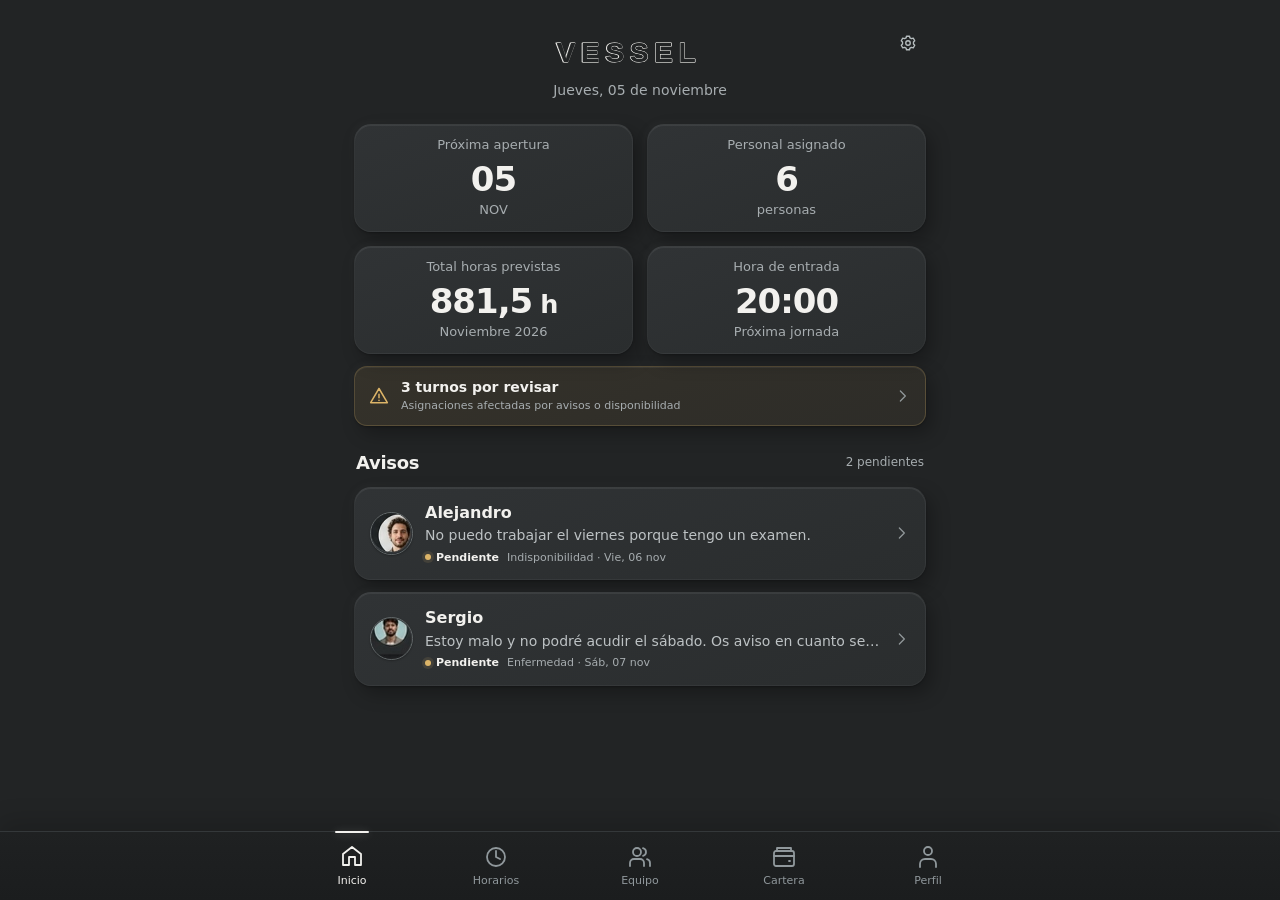
==== commit eb5120ce: "VESSEL 2.0: neomorfismo coherente, microanimaciones y mejoras funcionales - Sistema de diseño (token" ====
--- a/index.html
+++ b/index.html
@@ -1,255 +1,4620 @@
-<!doctype html>
-<html lang="es">
-<head>
-<meta charset="utf-8">
-<meta name="viewport" content="width=device-width,initial-scale=1,viewport-fit=cover">
-<meta name="theme-color" content="#222425">
-<meta name="description" content="VESSEL · Prototipo interactivo de horarios, equipo y remuneraciones previstas. Iteración 04.">
-<title>VESSEL · Horarios y equipo</title>
-<style>:root{color-scheme:dark;--stage:#17191a;--bg:#222425;--surface:#2c2f30;--well:#1d1f20;--line:#3b3e3f;--ink:#f2f1ee;--muted:#a7adb0;--quiet:#848b8e;--raised:inset 0 1px 1px #ffffff0b,0 10px 22px #00000024,0 1px 2px #00000038;--radius:17px;--ease:cubic-bezier(.16,1,.3,1)}
-*{box-sizing:border-box}html,body{margin:0;min-height:100%;background:var(--stage)}body{font:15px/1.4 Arial,Helvetica,sans-serif;color:var(--ink);font-variant-numeric:tabular-nums;-webkit-font-smoothing:antialiased}button,input,select,textarea{font:inherit;color:inherit}button{cursor:pointer}button,a,input,select,textarea{-webkit-tap-highlight-color:transparent}button{border:0;background:none}button:disabled{cursor:default;opacity:.42}button:focus-visible,input:focus-visible,select:focus-visible,textarea:focus-visible{outline:2px solid var(--ink);outline-offset:4px}::selection{background:#e3e4e3;color:#191b1c}input,textarea{caret-color:var(--ink)}button{touch-action:manipulation}svg{width:24px;height:24px;fill:none;stroke:currentColor;stroke-width:1.8;stroke-linecap:round;stroke-linejoin:round;flex:none}h1,h2,h3,p{margin:0}h1{font-size:30px;line-height:1.15;letter-spacing:-1px;font-weight:700}h2{font-size:18px;letter-spacing:-.3px}h3{font-size:17px}small{font-size:12px}strong{font-weight:600}.muted{color:var(--muted)}.quiet{color:var(--quiet)}.small{font-size:13px}.sr-only{position:absolute;width:1px;height:1px;padding:0;margin:-1px;overflow:hidden;clip:rect(0,0,0,0);white-space:nowrap;border:0}
-.stage{min-height:100dvh;display:flex;flex-direction:column;align-items:center;justify-content:center;padding:18px 20px 14px;background:radial-gradient(ellipse at 50% 40%,#26292a 0,transparent 66%)}.demo-bar{width:414px;max-width:100%;display:flex;align-items:center;justify-content:space-between;margin:0 0 12px;font-size:11px;color:var(--muted);letter-spacing:.15px}.demo-bar .demo-label{display:flex;align-items:center;gap:7px}.demo-dot{width:5px;height:5px;background:#c6cbca;border-radius:50%}.demo-switch{border:1px solid #3b3e3f;border-radius:20px;background:#202223;padding:5px 10px;font-size:11px}.demo-switch svg{width:13px;height:13px;vertical-align:-2px;margin-left:4px}
-.phone{position:relative;width:414px;height:min(888px,calc(100dvh - 76px));min-height:610px;border:6px solid #131516;border-radius:48px;background:var(--bg);box-shadow:0 0 0 1px #424647,0 0 0 3px #202324,0 26px 60px #0009;display:flex;flex-direction:column;overflow:hidden}.status-bar{height:62px;flex:none;position:relative;display:flex;align-items:center;justify-content:space-between;padding:0 30px 3px;font-size:15px;font-weight:600;user-select:none}.island{position:absolute;width:120px;height:32px;left:50%;top:11px;transform:translateX(-50%);border-radius:25px;background:#050606}.island:after{content:'';position:absolute;right:12px;top:10px;width:10px;height:10px;background:#0d1217;border:1px solid #151d23;border-radius:50%}.status-icons{display:flex;align-items:center;gap:7px}.status-icons svg{width:18px;height:15px;stroke-width:1.5}.status-icons .battery{width:24px}
-.viewport{flex:1;min-height:0;overflow:auto;scrollbar-width:thin;scrollbar-color:#565b5d transparent;overscroll-behavior:contain;position:relative}.viewport::-webkit-scrollbar{width:3px}.viewport::-webkit-scrollbar-thumb{background:#565b5d;border-radius:10px}.page{padding:12px 22px 28px;min-height:100%}.page-head{display:flex;align-items:center;justify-content:space-between;gap:8px;margin-bottom:20px}.page-head.tight{margin-bottom:16px}.title-group{display:flex;align-items:center;gap:10px;min-width:0}.subtitle{color:var(--muted);margin-top:4px;font-size:14px}.pill{border:1px solid #4b5052;border-radius:22px;min-height:32px;padding:5px 16px;line-height:1.2;font-size:13px;white-space:nowrap}.pill:hover{background:#ffffff05;border-color:#6b7173}.pill svg{width:13px;height:13px;margin-left:5px;vertical-align:-2px}.badge{border:1px solid var(--line);border-radius:15px;padding:3px 10px;background:#2c2f30;color:var(--muted);font-size:12px;white-space:nowrap}.panel{background:var(--surface);border:1px solid var(--line);border-radius:var(--radius);box-shadow:var(--raised)}.stack{display:grid;gap:12px}.section-heading{display:flex;align-items:center;justify-content:space-between;margin:25px 2px 12px}.section-heading small{color:var(--muted)}
-.home-head{text-align:center;padding:16px 0 30px}.wordmark{display:block;width:176px;height:37px;margin:0 auto 11px;overflow:visible}.wordmark text{font-family:Arial,Helvetica,sans-serif;font-size:31px;font-weight:800;letter-spacing:6px;fill:none;stroke:var(--ink);stroke-width:1.05;paint-order:stroke}.home-date{font-size:14px;color:var(--muted)}.metric-grid{display:grid;grid-template-columns:1fr 1fr;gap:14px}.metric{padding:17px 7px 16px;min-height:125px;display:flex;flex-direction:column;align-items:center;text-align:center;justify-content:center;gap:5px;color:var(--muted)}button.metric:hover{background:#303334}.metric-label{font-size:13px}.metric-value{font-size:37px;line-height:1.15;color:var(--ink);font-weight:650;letter-spacing:-1px;margin:5px 0 1px}.metric-value.time{font-size:32px}.metric-unit{font-size:13px}.notice-card{width:100%;display:flex;align-items:center;text-align:left;padding:14px 15px;gap:12px;min-height:81px}.notice-card:hover,.employee-row:hover,.shift-card:not(.editing):hover{background:#303334}.avatar{width:43px;height:43px;flex:none;border-radius:50%;object-fit:cover;border:1px solid #646a6b;background:#232627;color:#c8cdce;display:inline-flex;justify-content:center;align-items:center;font-size:14px;box-shadow:0 1px 2px #0004}.avatar.medium{width:52px;height:52px}.avatar.large{width:83px;height:83px;border:2px solid #5b6061;box-shadow:0 8px 20px #0002}.person-text{min-width:0;flex:1}.person-name{font-weight:600;font-size:16px}.person-sub{font-size:13px;color:var(--muted);margin-top:2px}.notice-message{white-space:nowrap;overflow:hidden;text-overflow:ellipsis;font-size:13px;color:#bdc2c4;margin-top:2px}.notice-meta{display:flex;align-items:center;gap:6px;font-size:10px;color:var(--muted);margin-top:4px}.pending-dot{width:4px;height:4px;border-radius:50%;background:var(--ink)}.chevron{color:#91989a;width:17px;height:20px;flex:none}
-.date-control{margin-bottom:16px;border-color:var(--line);border-radius:14px;min-height:36px;padding:7px 13px}.summary-strip{display:grid;grid-template-columns:1fr 1fr 1.15fr;padding:14px 9px;margin-bottom:17px}.summary-item{text-align:center;position:relative}.summary-item+.summary-item:before{content:'';position:absolute;left:0;top:5px;bottom:5px;width:1px;background:#44494a}.summary-value{display:block;font-size:23px;font-weight:600;letter-spacing:-.6px;line-height:1.2}.summary-label{display:block;color:var(--muted);font-size:11px;margin-top:3px}.shift-card{padding:11px 12px;display:flex;align-items:center;gap:11px;min-height:64px;width:100%;text-align:left}.shift-card .avatar{width:36px;height:36px}.shift-person{font-size:14px;flex:1;min-width:0;white-space:nowrap}.shift-role{color:var(--muted);font-size:12px;font-weight:400}.time-chip{font-size:13px;font-weight:600;white-space:nowrap;background:#1c1f20;border:1px solid #35393a;border-radius:12px;padding:7px 10px;letter-spacing:-.2px}.shift-list{display:grid;gap:11px}.shift-card.editing{display:block;padding:13px}.shift-edit-head{display:flex;align-items:center;gap:10px;margin-bottom:13px}.shift-edit-head .person-name{font-size:15px}.edit-times{display:grid;grid-template-columns:1fr 1fr;gap:12px}.edit-times label{display:grid;gap:5px;color:var(--muted);font-size:12px}.edit-times input{width:100%;min-width:0}.shift-duration{font-size:11px;color:var(--muted);margin-top:9px;display:flex;justify-content:space-between;gap:8px}.icon-button{width:36px;height:36px;display:inline-flex;align-items:center;justify-content:center;border-radius:50%;color:#b6bdbf}.icon-button:hover{background:#ffffff0a;color:var(--ink)}.icon-button svg{width:18px;height:18px}.edit-note{font-size:12px;color:var(--muted);margin-bottom:14px;line-height:1.5}.action-row{display:flex;gap:10px;margin-top:16px}.action-row>*{flex:1}.primary{background:#eeede9;color:#151718;box-shadow:0 4px 9px #0002;border:1px solid #f3f2ef;border-radius:12px;min-height:44px;padding:11px 14px;font-weight:600;font-size:14px;text-align:center}.primary:hover{background:#fff}.secondary{border:1px solid #53595b;border-radius:12px;padding:10px 14px;min-height:44px;font-size:14px;text-align:center}.secondary:hover{background:#ffffff06}.add-button{width:100%;margin-top:14px;display:flex;align-items:center;justify-content:center;gap:8px}.add-button svg{width:18px;height:18px}.sticky-actions{position:sticky;bottom:-28px;padding:10px 0 8px;background:var(--bg);margin-bottom:-8px;z-index:2}.empty{text-align:center;padding:38px 12px;color:var(--muted)}.empty svg{width:32px;height:32px;margin-bottom:12px;color:#a2a9aa}.empty h2{color:var(--ink);font-size:17px;margin-bottom:7px}.empty p{font-size:13px;line-height:1.6;max-width:29ch;margin:0 auto 16px}
-.search{position:relative;margin-bottom:17px}.search svg{position:absolute;left:14px;top:13px;width:18px;height:18px;color:#929a9d}.search input{width:100%;min-height:44px;border:1px solid #2f3334;border-radius:13px;padding:12px 14px 12px 42px;background:var(--well);box-shadow:inset 0 3px 5px #0003;outline-offset:2px}input::placeholder,textarea::placeholder{color:#a0a7aa;opacity:1}.employee-row{width:100%;min-height:77px;display:flex;align-items:center;gap:12px;padding:13px;text-align:left}.availability{display:flex;gap:5px;flex:none}.day-chip{display:inline-flex;align-items:center;justify-content:center;background:#d8dcdd;color:#151a1d;width:28px;height:29px;border-radius:8px;font-size:13px;font-weight:600;box-shadow:0 2px 3px #0002}.day-chip.off{background:#232728;color:#8e989d;box-shadow:none}.day-chip.unknown{background:transparent;border:1px dashed #7f888b;color:#c3c9cb;box-shadow:none}.day-chip.wide{width:auto;min-width:47px;padding:0 11px;height:31px;font-size:14px}.legend{color:var(--muted);font-size:11px;line-height:1.6;margin:14px 2px 0;display:flex;gap:12px;flex-wrap:wrap}.legend span{display:flex;align-items:center;gap:5px}.legend i{width:8px;height:8px;border-radius:2px;background:#d8dcdd}.legend i.off{background:#454d50}.legend i.unknown{background:none;border:1px dashed #a8afb2}.detail-top{display:flex;justify-content:space-between;margin-bottom:16px}.identity{text-align:center;margin-bottom:18px}.identity h1{font-size:30px;margin:11px 0 3px}.identity p{color:var(--muted);font-size:14px}.detail-panel{padding:15px 16px}.detail-label{font-size:13px;color:var(--muted);margin-bottom:10px}.detail-availability{display:flex;gap:13px;align-items:center}.detail-availability .dot{color:var(--quiet)}.detail-line{display:flex;align-items:center;justify-content:space-between;gap:15px;min-height:31px;font-size:13px}.detail-line+.detail-line{border-top:1px solid #44494a;margin-top:7px;padding-top:11px}.detail-line>span:first-child{color:var(--muted)}.hours-breakdown{display:flex;justify-content:space-between;gap:8px;font-size:12px;flex-wrap:wrap}.salary-line{display:flex;align-items:baseline;justify-content:space-between;gap:8px}.salary-line strong{font-size:32px;letter-spacing:-1px}.salary-line small{color:var(--muted);font-size:12px}.exception{font-size:12px;margin-top:12px;color:#c6cbcd;border-top:1px solid #484d4f;padding-top:10px}
-.wallet-header{align-items:flex-start;gap:8px}.wallet-header .pill{font-size:11px;padding:7px 10px;margin-top:4px}.wallet-total{text-align:center;padding:21px 10px 20px;margin-bottom:19px}.wallet-total .total-amount{font-size:43px;font-weight:650;letter-spacing:-1.6px;line-height:1.3;margin:4px 0 1px}.wallet-total .muted{font-size:13px}.wallet-total .small{font-size:12px}.salary-table{width:100%;border-collapse:collapse;font-size:13px;table-layout:fixed}.salary-table th{color:var(--muted);font-weight:400;text-align:left;font-size:12px;padding:0 0 9px;border-bottom:1px solid #414647}.salary-table th:first-child{width:51%}.salary-table th:nth-child(2){width:23%;text-align:center}.salary-table th:last-child{text-align:right}.salary-table td{border-bottom:1px solid #353a3c;padding:12px 0}.salary-table td:nth-child(2){text-align:center;color:#bbc2c4;font-size:12px}.salary-table td:last-child{text-align:right;font-weight:600}.salary-table button{padding:0;text-align:left;font-size:13px}.salary-table button:hover{text-decoration:underline;text-underline-offset:3px}.footnote{font-size:11px;color:var(--muted);line-height:1.6;margin:16px 2px 0}
-.profile-card{padding:14px 15px}.profile-identity{display:flex;gap:12px;align-items:center;margin-bottom:12px}.profile-identity .person-name{font-size:20px}.profile-identity .person-sub{font-size:12px}.tags{display:flex;gap:6px;flex-wrap:wrap}.tag{background:var(--well);border:1px solid #3c4243;color:#c6cdcf;padding:3px 8px;border-radius:9px;font-size:11px}.profile-availability{font-size:12px;color:var(--muted);margin-top:8px}.notice-form{padding:14px 15px}.notice-form h2{margin-bottom:12px}.form-line{display:flex;align-items:center;justify-content:space-between;gap:10px;margin-top:8px;font-size:13px}.form-line>label{color:#b8c0c3}.field,input[type=time],input[type=date],input[type=number],input[type=text],input[type=url],select,textarea{background:var(--well);border:1px solid #414749;border-radius:10px;min-height:36px;padding:7px 10px;color:var(--ink)}.search input[type=search]{background:var(--well)}.form-line select{max-width:70%;font-size:12px}.form-line input[type=date]{width:174px;font-size:12px}.notice-form textarea{display:block;width:100%;resize:vertical;min-height:62px;max-height:150px;margin:11px 0 10px;font-size:13px;line-height:1.5}.notice-form .primary{width:100%}.form-hint{font-size:10px;color:var(--muted);margin-top:9px;line-height:1.5}.profile-summary{padding:13px 15px}.profile-summary .hours-breakdown{color:var(--muted);font-size:11px}.profile-summary .detail-line{margin-top:7px;min-height:25px}.profile-summary .detail-line strong{font-size:23px;letter-spacing:-.5px}
-.bottom-nav{flex:none;display:grid;grid-template-columns:repeat(5,1fr);padding:0 9px;background:#1d1f20;border-top:1px solid #323637;z-index:5;position:relative}.nav-item{position:relative;min-height:66px;padding:10px 0 8px;display:flex;align-items:center;justify-content:center;flex-direction:column;gap:4px;color:#90989c;font-size:10px}.nav-item svg{width:23px;height:23px}.nav-item:hover{color:#c5ccce}.nav-item.active{color:var(--ink)}.nav-item.active:before{content:'';position:absolute;top:-1px;width:34px;height:2px;background:var(--ink);border-radius:4px;box-shadow:0 1px 7px #ffffff33}.nav-item.locked{color:#717b80}.nav-item.locked svg{opacity:.65}.home-indicator{flex:none;height:17px;background:#1d1f20;display:flex;align-items:center;justify-content:center;padding-bottom:6px}.home-indicator:after{content:'';width:132px;height:4px;border-radius:4px;background:#b8b9b7}
-.overlay{position:absolute;inset:0;z-index:20;background:#07090ab8;display:flex;align-items:flex-end;justify-content:center;padding:0;animation:overlay-in .16s ease-out}.sheet{position:relative;width:100%;background:#272a2b;border:1px solid #454b4d;border-radius:25px 25px 0 0;padding:12px 21px 26px;max-height:91%;overflow:auto;box-shadow:0 -15px 55px #0004;animation:sheet-in .24s var(--ease);scrollbar-width:thin;scrollbar-color:#626b6e transparent}.sheet-handle{width:32px;height:3px;background:#636b6e;border-radius:4px;margin:0 auto 12px}.sheet-header{display:flex;align-items:center;justify-content:space-between;gap:10px;margin-bottom:15px}.sheet-header h2{font-size:20px}.sheet-header .icon-button{background:#333839}.sheet-subtitle{font-size:13px;color:var(--muted);line-height:1.5;margin:-5px 0 16px}.sheet .stack{gap:10px}.sheet .panel{box-shadow:none}.sheet .employee-row{min-height:65px}.sheet .field-label{display:grid;gap:6px;font-size:12px;color:#b8c0c3;margin-top:13px}.sheet .field-label input,.sheet .field-label select{width:100%}.sheet .edit-times{margin-top:12px}.sheet .action-row{margin-top:20px}.calendar-heading{display:flex;align-items:center;justify-content:space-between;margin:5px 0 10px}.calendar-heading strong{font-size:17px;text-transform:capitalize}.calendar-grid{display:grid;grid-template-columns:repeat(7,1fr);gap:5px}.calendar-weekday{font-size:11px;color:var(--muted);text-align:center;padding:4px 0 9px}.calendar-day{aspect-ratio:1;min-height:37px;border-radius:11px;color:#bbc2c5;position:relative;font-size:13px}.calendar-day.habitual{color:var(--ink);background:#303536}.calendar-day.scheduled:after{content:'';position:absolute;bottom:5px;left:calc(50% - 1.5px);width:3px;height:3px;background:currentColor;border-radius:50%}.calendar-day.selected{color:#111718;background:#e2e5e5}.calendar-day:hover{outline:1px solid #777f82}.calendar-day.today:not(.selected){border:1px solid #9ca5a8}.calendar-legend{font-size:11px;color:var(--muted);margin:16px 0 0}.notice-detail-person{display:flex;align-items:center;gap:12px;margin-bottom:20px}.notice-detail-message{font-size:17px;line-height:1.65;margin:18px 0 14px}.notice-detail-info{font-size:12px;color:var(--muted);line-height:1.6}.status-tag{display:inline-flex;padding:4px 9px;border:1px solid #727b7d;border-radius:20px;font-size:11px;color:#e1e5e5}.warning{border:1px solid #717b7e;border-radius:12px;padding:12px;font-size:12px;line-height:1.6;background:#343a3c;margin:14px 0}.warning strong{display:block;font-size:13px;margin-bottom:3px}.check-line{display:flex;gap:9px;align-items:center;font-size:12px;color:#d2d7d8;line-height:1.6;margin:12px 0}.check-line input{accent-color:#d4dada;width:16px;height:16px;flex:none}.toast{position:absolute;bottom:96px;left:17px;right:17px;z-index:40;padding:12px 15px;border-radius:13px;background:#e3e6e5;color:#172023;box-shadow:0 8px 25px #0005;font-size:12px;display:flex;align-items:center;justify-content:space-between;gap:10px;animation:sheet-in .2s var(--ease)}.toast button{color:#172023;text-decoration:underline;font-size:12px;font-weight:600;padding:4px}.error-text{color:#eff1f0;font-size:12px;margin:9px 0;padding:10px;border:1px solid #9ba3a5;border-radius:9px}.session-options{display:grid;gap:8px}.session-option{border:1px solid #515a5e;border-radius:12px;text-align:left;padding:12px;min-height:54px}.session-option.selected{border-color:#d2d9da;background:#343b3d}.session-option strong{font-size:14px;display:block}.session-option span{color:var(--muted);font-size:11px}.employee-pick-sub{font-size:11px;color:var(--muted);margin-top:2px}.unavailable-mark{font-size:10px;color:#dee4e5;border:1px solid #7d888c;border-radius:8px;padding:3px 6px}.photo-upload{display:flex;align-items:center;gap:12px}.photo-upload input{font-size:11px;width:100%;min-width:0}.availability-inputs{display:grid;grid-template-columns:repeat(3,1fr);gap:8px}.availability-inputs label{display:grid;gap:5px;font-size:11px;color:var(--muted)}.availability-inputs select{font-size:11px;width:100%;padding:7px 5px}.period-presets{display:flex;gap:7px;flex-wrap:wrap}.period-presets button{font-size:12px}.period-presets .selected{background:#dce1e0;color:#182023}.settings-note{font-size:12px;line-height:1.65;color:var(--muted);margin-bottom:16px}.danger{color:#dadfe0}.read-only-line{font-size:11px;color:var(--muted);text-align:center;margin-top:17px}.form-grid{display:grid;gap:4px}.no-results{padding:25px 10px;text-align:center;color:var(--muted);font-size:13px}
-@keyframes sheet-in{from{transform:translateY(12px);opacity:.7}to{transform:translateY(0);opacity:1}}@keyframes overlay-in{from{opacity:0}to{opacity:1}}
-@media(min-width:600px) and (max-height:760px){.phone{min-height:570px}.status-bar{height:54px}.page{padding-top:10px}.home-head{padding-top:8px;padding-bottom:23px}.metric{min-height:112px;padding:12px 6px}.metric-value{font-size:33px}.section-heading{margin-top:21px}.notice-card{min-height:76px}.demo-bar{margin-bottom:9px}.stage{padding-top:12px;padding-bottom:12px}.phone{height:calc(100dvh - 60px)}}
-@media(max-width:520px){.stage{padding:0;display:block;background:var(--bg)}.demo-bar{display:none}.phone{width:100%;height:100dvh;min-height:0;max-height:none;border:0;border-radius:0;box-shadow:none}.status-bar{height:calc(55px + env(safe-area-inset-top));padding-top:env(safe-area-inset-top)}.island{top:calc(9px + env(safe-area-inset-top))}.home-indicator{height:calc(17px + env(safe-area-inset-bottom));padding-bottom:calc(6px + env(safe-area-inset-bottom))}.page{padding:14px 22px 28px}.sheet{max-height:94%;padding-bottom:calc(25px + env(safe-area-inset-bottom))}.home-head{padding-top:18px;padding-bottom:30px}}
-@media(max-width:360px){.page{padding-left:16px;padding-right:16px}h1{font-size:27px}.title-group{gap:7px}.badge{padding:3px 7px;font-size:11px}.pill{padding:5px 12px}.employee-row{gap:9px;padding:11px}.employee-row .avatar{width:37px;height:37px}.availability{gap:4px}.day-chip{width:25px;height:28px}.shift-card{gap:8px;padding:10px}.time-chip{font-size:12px;padding:7px}.shift-role{font-size:11px}.shift-person{font-size:13px}.metric-label{font-size:12px}.metric-grid{gap:12px}.wallet-header .pill{font-size:10px;padding:7px}.person-name{font-size:15px}}
-@media(prefers-reduced-motion:reduce){*,*:before,*:after{animation:none!important;transition:none!important;scroll-behavior:auto!important}}
-/* La aplicación ocupa el navegador real. El dispositivo del storyboard no es UI. */
-html,body{height:100%;overflow:hidden;background:var(--bg)}
-.stage{display:block;min-height:0;height:100dvh;padding:0;background:var(--bg)}
-.demo-bar,.status-bar,.home-indicator{display:none}
-.phone{width:100%;height:100dvh;min-height:0;max-height:none;border:0;border-radius:0;box-shadow:none;overflow:hidden}
-.viewport{overflow-x:hidden;scrollbar-width:thin}
-#screen{min-width:0}
-.page{width:100%;max-width:720px;min-width:0;margin:0 auto;padding:25px 24px 28px}
-.page-home{max-width:620px}
-.page-profile,.page-detail{max-width:600px}
-.page-team{max-width:1000px}
-.page-wallet{max-width:980px}
-.stack,.shift-list{grid-template-columns:minmax(0,1fr);min-width:0}
-.panel,.notice-card,.employee-row,.shift-card,.person-text{min-width:0;max-width:100%}
-.home-head{position:relative;padding:8px 0 24px}
-.home-options{position:absolute;right:0;top:0}
-.metric{min-height:110px;padding:14px 8px}
-.metric-grid{gap:12px}
-.notice-card{min-height:77px}
-.bottom-nav{padding:0 max(10px,calc((100% - 720px)/2));flex-shrink:0}
-.nav-item{min-height:68px;font-size:11px}
-.nav-item svg{width:24px;height:24px}
-.overlay{position:fixed;align-items:center;padding:20px}
-.sheet{max-width:440px;max-height:calc(100dvh - 40px);border-radius:22px;padding:12px 22px 25px}
-.toast{position:fixed;max-width:540px;left:50%;right:auto;width:calc(100% - 32px);transform:translateX(-50%);bottom:84px;animation:overlay-in .16s ease-out}
-.wallet-layout{display:grid;grid-template-columns:260px minmax(0,1fr);gap:32px;align-items:start}
-.wallet-total{padding:22px 12px}
-.wallet-list{min-width:0}
-.salary-table td{padding:10px 0}
-.page-team>.stack{grid-template-columns:repeat(2,minmax(0,1fr))}
-.page-team .employee-row{min-height:76px}
-.page-schedule .shift-card{min-height:65px}
-.page-schedule .shift-list{gap:11px}
-.page-detail .detail-top{margin-bottom:15px}
-@media(min-width:700px){.page-home .metric{min-height:108px}.page-home .metric-grid{gap:14px}.page-home .notice-card{min-height:77px}.page-home .home-head{padding-bottom:23px}.page-home .section-heading{margin-top:24px}.page-home .metric-value{font-size:37px}.page-home .notice-message{font-size:14px}.page-team .legend{margin-top:18px}}
-@media(max-width:699px){.page{padding:22px 22px 24px}.page-team>.stack{grid-template-columns:minmax(0,1fr)}.wallet-layout{display:block}.wallet-total{padding:19px 10px;margin-bottom:18px}.salary-table td{padding:12px 0}.overlay{padding:0;align-items:flex-end}.sheet{max-width:100%;max-height:94dvh;border-radius:24px 24px 0 0;padding-bottom:calc(24px + env(safe-area-inset-bottom))}.bottom-nav{padding-bottom:env(safe-area-inset-bottom)}.nav-item{min-height:68px}.home-head{padding-top:14px;padding-bottom:27px}.metric{min-height:123px}.page-home .section-heading{margin-top:24px}.page-home .notice-card{min-height:81px}}
-@media(max-width:360px){.page{padding:18px 16px 22px}.metric{min-height:111px}.metric-value{font-size:34px}.notice-card{padding:12px;gap:10px}.notice-message{font-size:12px}.notice-meta{font-size:10px}.home-head{padding-top:9px;padding-bottom:24px}.home-options{right:-5px}.page-team .employee-row{min-height:74px}}
-@media(max-height:690px){.page{padding-top:18px}.home-head{padding-top:2px;padding-bottom:17px}.home-head .wordmark{height:31px;margin-bottom:8px}.metric{min-height:91px;padding:10px 7px}.metric-value{font-size:32px;margin:3px 0 0}.metric-label,.metric-unit{font-size:12px}.page-home .section-heading{margin-top:18px;margin-bottom:10px}.page-home .notice-card{min-height:73px;padding-top:11px;padding-bottom:11px}.page-home .stack{gap:10px}.nav-item{min-height:61px}.page-head{margin-bottom:16px}}
-.draft-guidance{display:flex;align-items:center;justify-content:space-between;gap:10px;font-size:12px;color:var(--muted);margin:-5px 0 11px}.draft-guidance button{color:var(--ink);font-size:12px;text-decoration:underline;text-underline-offset:3px;padding:4px 0}
-.compact-edit{padding:9px 8px 9px 12px;gap:4px;min-height:62px!important;display:flex}
-.shift-main{display:flex;align-items:center;gap:9px;flex:1;min-width:0;padding:0;text-align:left}
-.compact-edit .time-chip{font-size:12px;padding:6px 7px}
-.compact-edit .avatar{width:32px;height:32px}
-.compact-edit .person-sub{font-size:11px}
-.remove-compact{width:27px;height:32px;flex:none}
-.remove-compact svg{width:15px;height:15px}
-@media(max-width:360px){.compact-edit .avatar{width:28px;height:28px}.compact-edit{padding-left:8px}.shift-main{gap:7px}.compact-edit .time-chip{font-size:11px;padding:6px}.compact-edit .shift-person{font-size:12px}}
-.pagination{display:flex;align-items:center;justify-content:space-between;gap:16px;margin-top:10px;font-size:11px;color:var(--muted)}.pagination .icon-button{border:1px solid #444b4d;width:38px;height:36px}.pagination+*{margin-top:10px}
-.person-name{overflow-wrap:anywhere}.salary-table button{overflow-wrap:anywhere}.shift-person{overflow:hidden;text-overflow:ellipsis}.notice-detail-person>div{min-width:0;overflow-wrap:anywhere}
-@media(min-width:700px){.page-team .employee-row{min-height:66px;padding-top:10px;padding-bottom:10px}.page-team>.stack{gap:10px}}
-@media(min-width:1100px){.page-team{max-width:1180px}.page-team>.stack{grid-template-columns:repeat(3,minmax(0,1fr));gap:14px}.page-team .employee-row{min-height:76px}}
-@media(max-height:590px){.page-home{padding-top:12px;padding-bottom:14px}.page-home .home-head{padding-bottom:13px}.page-home .metric{min-height:81px;padding:8px 6px}.page-home .metric-value{font-size:29px}.page-home .metric-grid{gap:10px}.page-home .section-heading{margin-top:14px;margin-bottom:9px}.page-home .notice-card{min-height:67px;padding:10px 12px}.page-home .avatar{width:35px;height:35px}.page-home .person-name{font-size:14px}.page-home .notice-message{font-size:12px}.page-home .notice-meta{font-size:9px}.page-home .home-date{font-size:12px}.page-home .wordmark{height:28px;margin-bottom:6px}}
-@media(min-width:700px){.page-home .metric{min-height:108px;padding:10px 8px;gap:3px}.page-home .metric-value{font-size:34px;line-height:1.1;margin:4px 0 0}.salary-table td{padding-top:9px;padding-bottom:9px}}
-@media(max-height:590px){.page-home{padding-bottom:8px}}
-</style>
-</head>
-<body>
-<div class="stage">
-  <div class="demo-bar"><span class="demo-label"><span class="demo-dot"></span>Prototipo interactivo · Iteración 04</span><button class="demo-switch" data-action="session">Vista de encargado <span aria-hidden="true">⌄</span></button></div>
-  <div class="phone" id="app">
-    <div class="status-bar" aria-hidden="true"><span>9:41</span><div class="island"></div><span class="status-icons"><svg viewBox="0 0 20 16" fill="currentColor" stroke="none"><path d="M1 7h3v8H1zm5-5h3v13H6zm5 3h3v10h-3zm5-5h3v15h-3z"/></svg><svg class="battery" viewBox="0 0 26 14"><rect x="1" y="1" width="21" height="12" rx="3"/><path d="M24 5v4"/><rect x="3" y="3" width="16" height="8" rx="1.5" fill="currentColor" stroke="none"/></svg></span></div>
-    <main class="viewport" id="viewport" tabindex="-1"><div id="screen"></div></main>
-    <nav class="bottom-nav" id="nav" aria-label="Navegación principal"></nav>
-    <div class="home-indicator" aria-hidden="true"></div>
-    <div id="modal-root"></div>
-    <div id="toast-root" role="status" aria-live="polite" aria-atomic="true"></div>
-  </div>
-</div>
-<script>const ASSETS={"alejandro": "[data-uri]", "lucia": "[data-uri]", "miriam": "[data-uri]", "samir": "[data-uri]", "angel": "[data-uri]", "filipa": "[data-uri]", "sergio": "[data-uri]"};</script>
-<script>'use strict';
-/* VESSEL — prototipo local. Los permisos demuestran la UX; no sustituyen un servidor. */
-const $=s=>document.querySelector(s), $$=s=>Array.from(document.querySelectorAll(s));
-const STORE='vessel.iter04.v1', DEMO_DAY='2026-11-05';
-const icons={home:'<path d="m3 10 9-7 9 7v11h-6v-8H9v8H3z"/>',clock:'<circle cx="12" cy="12" r="9"/><path d="M12 6v6l4 2"/>',team:'<path d="M16 21v-3a4 4 0 0 0-4-4H6a4 4 0 0 0-4 4v3m20 0v-3a4 4 0 0 0-3-3.87M15 3.13a4 4 0 0 1 0 7.75"/><circle cx="9" cy="7" r="4"/>',wallet:'<rect x="2" y="6" width="20" height="15" rx="2"/><path d="M5 6V3h14v3M2 11h20m-5 5h1"/>',user:'<circle cx="12" cy="6" r="4"/><path d="M4 22v-3a5 5 0 0 1 5-5h6a5 5 0 0 1 5 5v3"/>',search:'<circle cx="10.5" cy="10.5" r="6.5"/><path d="m16 16 5 5"/>',chevron:'<path d="m9 5 7 7-7 7"/>',down:'<path d="m6 9 6 6 6-6"/>',left:'<path d="m14 6-6 6 6 6"/>',arrow:'<path d="M20 12H4m6-6-6 6 6 6"/>',plus:'<path d="M12 5v14M5 12h14"/>',close:'<path d="m6 6 12 12M6 18 18 6"/>',trash:'<path d="M3 6h18M9 6V3h6v3M5 6l1 15h12l1-15M10 10v7m4-7v7"/>',calendar:'<rect x="3" y="5" width="18" height="16" rx="2"/><path d="M7 3v4m10-4v4M3 11h18"/>',check:'<path d="m5 12 4 4L19 6"/>',settings:'<path d="m10 3-.6 2.3-2 .9L5 5.6 3 9l1.7 1.7v2.6L3 15l2 3.4 2.4-.6 2 .9L10 21h4l.6-2.3 2-.9 2.4.6 2-3.4-1.7-1.7v-2.6L21 9l-2-3.4-2.4.6-2-.9L14 3z"/><circle cx="12" cy="12" r="3"/>',lock:'<rect x="5" y="10" width="14" height="11" rx="2"/><path d="M8 10V7a4 4 0 0 1 8 0v3"/>',edit:'<path d="m16 3 5 5-12 12-6 1 1-6zM13 6l5 5"/>',notice:'<path d="M18 8a6 6 0 0 0-12 0c0 7-3 7-3 9h18c0-2-3-2-3-9M10 21h4"/>'};
-function icon(k,cls=''){return `<svg class="${cls}" viewBox="0 0 24 24" aria-hidden="true">${icons[k]||icons.user}</svg>`}
-function esc(x){return String(x??'').replace(/[&<>"']/g,c=>({'&':'&amp;','<':'&lt;','>':'&gt;','"':'&quot;',"'":'&#39;'}[c]))}
-function fmt(n){return new Intl.NumberFormat('es-ES',{maximumFractionDigits:2,useGrouping:'always'}).format(n)}
-function euro(n){return new Intl.NumberFormat('es-ES',{style:'currency',currency:'EUR',useGrouping:'always',maximumFractionDigits:Number.isInteger(n)?0:2}).format(n)}
-function dateObj(s){return new Date(s+'T12:00:00')}
-function iso(d){return `${d.getFullYear()}-${String(d.getMonth()+1).padStart(2,'0')}-${String(d.getDate()).padStart(2,'0')}`}
-function addDay(s,n){const d=dateObj(s);d.setDate(d.getDate()+n);return iso(d)}
-function cap(s){return s[0].toUpperCase()+s.slice(1)}
-function dayLabel(s,long=false){return cap(new Intl.DateTimeFormat('es-ES',{weekday:long?'long':'short',day:'2-digit',month:long?'long':'short'}).format(dateObj(s)).replaceAll('.',''))}
-function monthLabel(s){return cap(new Intl.DateTimeFormat('es-ES',{month:'long',year:'numeric'}).format(dateObj(s)))}
-function mins(t){const [h,m]=t.split(':').map(Number);return h*60+m}
-function timestamps(date,start,end){const a=new Date(date+'T'+start+':00');const b=new Date(date+'T'+end+':00');if(mins(end)<mins(start))b.setDate(b.getDate()+1);return {startAt:a.toISOString(),endAt:b.toISOString()}}
-function makeShift(date,id,start,end,rate){return {id:uid(),employeeId:id,date,start,end,rate,status:'previsto',...timestamps(date,start,end)}}
-function uid(){return globalThis.crypto?.randomUUID?.()||'v'+Date.now().toString(36)+Math.random().toString(36).slice(2)}
-function duration(s){return (new Date(s.endAt)-new Date(s.startAt))/3600000}
-function splitHours(s){let night=0,minute=mins(s.start),total=Math.round(duration(s)*60);const cutoff=mins(db.settings.nightStart),end=mins(db.settings.nightEnd);for(let i=0;i<total;i++){const t=(minute+i)%1440;if(cutoff>end?t>=cutoff||t<end:t>=cutoff&&t<end)night++}return {total:total/60,night:night/60,afternoon:(total-night)/60}}
-function seed(){
- const people=[['angel','Ángel','Barra',10,[1,1,1],95,'Administrador parcial'],['miriam','Miriam','Barra',11,[1,1,0],100,'Trabajador'],['filipa','Filipa','Barra',10,[1,1,1],100,'Trabajador'],['samir','Samir','DJ',15,[0,1,1],60,'Trabajador'],['alejandro','Alejandro','Staff',10,[1,1,1],54.5,'Trabajador'],['sergio','Sergio','Staff',10,[1,1,1],80,'Trabajador'],['lucia','Lucía','Barra',10,[0,1,1],72,'Trabajador'],['elena','Elena','Accesos',10,[null,1,1],48,'Trabajador'],['david','David','Seguridad',12,[1,1,1],56,'Trabajador'],['nora','Nora','Guardarropa',10,[0,1,1],64,'Trabajador'],['pablo','Pablo','Seguridad',12,[1,1,1],88,'Trabajador'],['ines','Inés','Barra',11,[1,1,1],64,'Trabajador']];
- const employees=people.map(([id,name,job,rate,availability,target,role])=>({id,name,job,rate,availability,role,active:true,photo:null,exceptions:id==='angel'?['2026-11-13']:[],target}));
- const shifts=[];const first=[['angel','20:00'],['miriam','21:00'],['filipa','22:00'],['samir','23:00'],['alejandro','20:00'],['sergio','21:30']];first.forEach(([id,start])=>shifts.push(makeShift(DEMO_DAY,id,start,'04:00',employees.find(p=>p.id===id).rate)));
- const dates=['2026-11-06','2026-11-07','2026-11-12','2026-11-13','2026-11-14','2026-11-19','2026-11-20','2026-11-21','2026-11-26','2026-11-27','2026-11-28'];
- employees.forEach(p=>{let remaining=p.target-shifts.filter(s=>s.employeeId===p.id).reduce((a,s)=>a+duration(s),0);const candidates=dates.filter(d=>{const j=[4,5,6].indexOf(dateObj(d).getDay());return p.availability[j]!==0&&!p.exceptions.includes(d)});const each=Math.floor((remaining/candidates.length)*2)/2;candidates.forEach((d,i)=>{let h=i===candidates.length-1?remaining:each;if(h<=0)return;h=Math.min(h,15);const start='20:00';const endMinutes=(1200+Math.round(h*60))%1440;const end=`${String(Math.floor(endMinutes/60)).padStart(2,'0')}:${String(endMinutes%60).padStart(2,'0')}`;shifts.push(makeShift(d,p.id,start,end,p.rate));remaining-=h})});
- return {version:1,employees,shifts,settings:{nightStart:'22:00',nightEnd:'06:00'},notices:[{id:'notice-1',employeeId:'alejandro',date:'2026-11-06',reason:'Indisponibilidad',message:'No puedo trabajar el viernes porque tengo un examen.',status:'Pendiente',sentAt:new Date(Date.now()-3600000).toISOString()},{id:'notice-2',employeeId:'sergio',date:'2026-11-07',reason:'Enfermedad',message:'Estoy malo y no podré acudir el sábado. Os aviso en cuanto sepa cómo evoluciono.',status:'Pendiente',sentAt:new Date(Date.now()-7200000).toISOString()}]};
-}
-let storageAvailable=true,db;try{const saved=localStorage.getItem(STORE);db=saved?JSON.parse(saved):seed();if(db.version!==1||!Array.isArray(db.shifts)||!Array.isArray(db.employees))throw Error('Invalid demo')}catch{db=seed()}
-let teamPage=0,walletPage=0;
-let view='home',selectedDate=DEMO_DAY,sessionRole='admin',selectedEmployee=null,teamEdit=false,draft=null,teamQuery='',walletQuery='',period={from:'2026-11-01',to:'2026-11-30',label:'Noviembre 2026'},modal=null,modalOpener=null,toastTimer=null,lastUndo=null;
-const screen=$('#screen'),viewport=$('#viewport'),modalRoot=$('#modal-root');
-function employee(id){return db.employees.find(p=>p.id===id)}
-function current(){return employee('alejandro')}
-function canEdit(){return sessionRole==='admin'||sessionRole==='partial'}
-function canMoney(){return sessionRole==='admin'}
-function isAdmin(){return sessionRole==='admin'}
-function avatar(p,cls=''){const image=p.photo||ASSETS[p.id];return image?`<img class="avatar ${cls}" src="${esc(image)}" alt="" width="43" height="43">`:`<span class="avatar ${cls}" aria-hidden="true">${esc(p.name.split(' ').map(s=>s[0]).slice(0,2).join(''))}</span>`}
-function listPeriod(){return db.shifts.filter(s=>s.date>=period.from&&s.date<=period.to)}
-function stats(id,rows=listPeriod()){const mine=id?rows.filter(s=>s.employeeId===id):rows;return mine.reduce((a,s)=>{const h=splitHours(s);a.total+=h.total;a.night+=h.night;a.afternoon+=h.afternoon;if(s.rate==null)a.missing++;else a.money+=h.total*s.rate;return a},{total:0,night:0,afternoon:0,money:0,missing:0})}
-function monthStats(id){return stats(id,db.shifts.filter(s=>s.date.startsWith('2026-11')))}
-function save(next){try{localStorage.setItem(STORE,JSON.stringify(next));db=next;storageAvailable=true;return true}catch{storageAvailable=false;showToast('No se ha podido guardar. Libera espacio y vuelve a intentarlo.');return false}}
-function commit(change){const next=structuredClone(db);change(next);return save(next)}
-function showToast(message,action){clearTimeout(toastTimer);$('#toast-root').innerHTML=`<div class="toast"><span>${esc(message)}</span>${action?'<button data-action="undo">Deshacer</button>':''}</div>`;if(action)lastUndo=action;toastTimer=setTimeout(()=>{$('#toast-root').innerHTML='';lastUndo=null},action?8500:4500)}
-function requireManager(){if(canEdit())return true;showToast('Esta acción requiere permisos de gestión.');return false}
-function requireAdmin(){if(isAdmin())return true;showToast('Esta acción requiere permisos de administrador.');return false}
-function available(p,d){if(p.exceptions.includes(d))return false;const j=[4,5,6].indexOf(dateObj(d).getDay());if(j<0)return null;return p.availability[j]}
-function conflict(p,d){if(p.exceptions.includes(d))return 'Tiene una excepción de disponibilidad para esta fecha.';if(db.notices.some(n=>n.employeeId===p.id&&n.date===d&&n.status!=='Resuelto'&&['Indisponibilidad','Enfermedad','Cambio de disponibilidad'].includes(n.reason)))return 'Ha enviado un aviso que afecta a esta jornada.';if(available(p,d)===0)return 'No tiene disponibilidad habitual para este día.';return ''}
-function nav(){const tabs=[['home','Inicio','home'],['schedule','Horarios','clock'],['team','Equipo','team'],['wallet','Cartera','wallet'],['profile','Perfil','user']];$('#nav').innerHTML=tabs.map(([id,label,ico])=>`<button class="nav-item ${view===id||(view==='detail'&&id==='team')?'active':''} ${id==='wallet'&&!canMoney()?'locked':''}" data-action="nav" data-view="${id}" ${view===id||(view==='detail'&&id==='team')?'aria-current="page"':''} aria-label="${label}${id==='wallet'&&!canMoney()?', acceso restringido':''}">${icon(ico)}<span>${label}</span></button>`).join('');const b=$('.demo-switch');b.innerHTML=`${sessionRole==='admin'?'Vista de encargado':sessionRole==='partial'?'Administrador parcial':'Vista de trabajador'} ${icon('down')}`}
-function render(keepScroll=false){const y=viewport.scrollTop;nav();const renderers={home:homeView,schedule:scheduleView,team:teamView,detail:detailView,wallet:walletView,profile:profileView};screen.innerHTML=`<section class="page page-${view}" aria-label="${({home:'Inicio',schedule:'Horarios',team:'Equipo',detail:'Ficha del trabajador',wallet:'Cartera',profile:'Perfil personal'})[view]}">${renderers[view]()}</section>`;viewport.scrollTop=keepScroll?y:0}
-function go(next){if(draft){openModal('discard',{target:next});return}view=next;selectedEmployee=null;teamEdit=false;teamQuery='';walletQuery='';render()}
-function upcoming(){const rows=db.shifts.filter(s=>s.date>=DEMO_DAY&&(sessionRole!=='worker'||s.employeeId==='alejandro'));return rows.length?rows.map(s=>s.date).sort()[0]:null}
-function homeView(){const next=upcoming(),rows=next?db.shifts.filter(s=>s.date===next&&(sessionRole!=='worker'||s.employeeId==='alejandro')):[],total=monthStats(sessionRole==='worker'?'alejandro':null),count=new Set(rows.map(s=>s.employeeId)).size,first=rows.map(s=>s.start).sort()[0];let notices=db.notices.filter(n=>sessionRole!=='worker'||n.employeeId==='alejandro');const rank={Pendiente:0,Revisado:1,Resuelto:2};notices.sort((a,b)=>rank[a.status]-rank[b.status]||b.sentAt.localeCompare(a.sentAt));return `<header class="home-head"><button class="icon-button home-options" data-action="session" aria-label="Opciones del prototipo">${icon('settings')}</button><svg class="wordmark" viewBox="0 0 191 40" role="img" aria-label="VESSEL"><text x="4" y="31">VESSEL</text><text x="4" y="31" style="stroke-width:.35;fill:#222425;transform:translate(.25px,.25px) scale(.99);transform-origin:center">VESSEL</text></svg><p class="home-date">Jueves, 05 noviembre</p></header><div class="metric-grid"><button class="metric panel" data-action="upcoming"><span class="metric-label">Próxima apertura</span><strong class="metric-value">${next?next.slice(8):'—'}</strong><span class="metric-unit">${next?new Intl.DateTimeFormat('es-ES',{month:'short'}).format(dateObj(next)).replace('.','').toUpperCase():'Sin programar'}</span></button><button class="metric panel" data-action="upcoming"><span class="metric-label">${sessionRole==='worker'?'Tus próximos turnos':'Personal asignado'}</span><strong class="metric-value">${sessionRole==='worker'?rows.length:count}</strong><span class="metric-unit">${sessionRole==='worker'?'en tu próxima jornada':'personas'}</span></button><button class="metric panel" data-action="nav" data-view="${canMoney()?'wallet':'profile'}"><span class="metric-label">${sessionRole==='worker'?'Tus horas previstas':'Total horas previstas'}</span><strong class="metric-value">${fmt(total.total)}<span style="font-size:.75em"> h</span></strong><span class="metric-unit">Noviembre 2026</span></button><button class="metric panel" data-action="upcoming"><span class="metric-label">Hora de entrada</span><strong class="metric-value time">${first||'—'}</strong><span class="metric-unit">Próxima jornada</span></button></div><div class="section-heading"><h2>Avisos</h2><small>${notices.filter(n=>n.status==='Pendiente').length} pendientes</small></div><div class="stack">${notices.length?notices.map(n=>{const p=employee(n.employeeId);return `<button class="notice-card panel" data-action="notice" data-id="${n.id}">${avatar(p)}<span class="person-text"><span class="person-name">${esc(p.name)}</span><span class="notice-message" style="display:block">${esc(n.message)}</span><span class="notice-meta">${n.status==='Pendiente'?'<span class="pending-dot"></span>':''}${esc(n.status)} · ${dayLabel(n.date)}</span></span>${icon('chevron','chevron')}</button>`}).join(''):'<p class="empty small">No hay avisos pendientes.</p>'}</div>`}
-function scheduleRows(){return (draft||db.shifts.filter(s=>s.date===selectedDate)).filter(s=>sessionRole!=='worker'||s.employeeId==='alejandro')}
-function scheduleView(){const rows=scheduleRows(),hours=rows.reduce((a,s)=>a+duration(s),0),active=db.employees.filter(p=>p.active).length;return `<header class="page-head"><h1>Horarios</h1>${canEdit()?`<button class="pill" data-action="${draft?'save-day':'edit-day'}">${draft?'Guardar':'Editar'}</button>`:''}</header><button class="pill date-control" data-action="calendar">${dayLabel(selectedDate)} ${icon('down')}</button><div class="panel summary-strip"><div class="summary-item"><span class="summary-value">${active}</span><span class="summary-label">Empleados</span></div><div class="summary-item"><span class="summary-value" id="day-count">${rows.length}</span><span class="summary-label">${sessionRole==='worker'?'Tus turnos':'Turnos'}</span></div><div class="summary-item"><span class="summary-value" id="day-hours">${fmt(hours)} h</span><span class="summary-label">Horas previstas</span></div></div>${draft?'<div class="draft-guidance"><span>Toca un turno para editarlo.</span><button data-action="cancel-draft">Cancelar</button></div>':''}<div class="shift-list">${rows.length?rows.map(s=>shiftMarkup(s)).join(''):`<div class="empty">${icon('calendar')}<h2>${sessionRole==='worker'?'No tienes turnos este día':'Sin turnos programados'}</h2><p>${canEdit()?'Puedes planificar esta jornada, también si es una apertura extraordinaria.':'Selecciona otra fecha para consultar tu planificación.'}</p>${canEdit()&&!draft?'<button class="secondary" data-action="edit-day">Planificar jornada</button>':''}</div>`}</div>${draft?`<button class="secondary add-button" data-action="add-picker">${icon('plus')} Añadir trabajador</button>`:''}`}
-function shiftMarkup(s){const p=employee(s.employeeId);return draft?`<article class="shift-card panel compact-edit" data-shift="${s.id}"><button class="shift-main" data-action="edit-draft-shift" data-id="${s.id}" aria-label="Editar turno de ${esc(p.name)}">${avatar(p)}<span class="shift-person"><strong>${esc(p.name)}</strong><span class="person-sub" style="display:block">${esc(p.job)} · ${fmt(duration(s))} h</span></span><span class="time-chip">${s.start}–${s.end}</span></button><button class="icon-button remove-compact" data-action="remove-shift" data-id="${s.id}" aria-label="Retirar a ${esc(p.name)} de la jornada">${icon('close')}</button></article>`:`<button class="shift-card panel" data-action="shift-detail" data-id="${s.id}">${avatar(p)}<span class="shift-person"><strong>${esc(p.name)}</strong><span class="shift-role"> · ${esc(p.job)}</span></span><span class="time-chip">${s.start}–${s.end}</span></button>`}
-
-function searchMarkup(kind,value){return `<div class="search">${icon('search')}<label class="sr-only" for="${kind}-search">Buscar trabajador</label><input type="search" id="${kind}-search" placeholder="Buscar trabajador" value="${esc(value)}" autocomplete="off" data-search="${kind}"></div>`}
-function dayChips(p,wide=false){return p.availability.map((v,i)=>`<span class="day-chip ${v===0?'off':v===null?'unknown':''} ${wide?'wide':''}" title="${['Jueves','Viernes','Sábado'][i]}: ${v===1?'disponible':v===0?'no disponible':'sin información'}" aria-label="${['Jueves','Viernes','Sábado'][i]}: ${v===1?'disponible':v===0?'no disponible':'sin información'}">${wide?['05 J','06 V','07 S'][i]:['J','V','S'][i]}</span>`).join('')}
-function matches(p,q){return p.name.normalize('NFD').replace(/[\u0300-\u036f]/g,'').toLowerCase().includes(q.normalize('NFD').replace(/[\u0300-\u036f]/g,'').toLowerCase())}
-function pageSize(kind,total){return innerWidth>699?Math.max(1,total):Math.max(2,Math.min(5,Math.floor((innerHeight-(kind==='team'?310:420))/(kind==='team'?89:44))))}
-function teamPeople(){const order=['alejandro','lucia','miriam','samir','angel','filipa','sergio'];return db.employees.filter(p=>(p.active||teamEdit)&&matches(p,teamQuery)).sort((a,b)=>{const ai=order.indexOf(a.id),bi=order.indexOf(b.id);return (ai<0?99:ai)-(bi<0?99:bi)})}
-function paged(items,kind){const size=pageSize(kind,items.length),last=Math.max(0,Math.ceil(items.length/size)-1);if(kind==='team')teamPage=Math.min(teamPage,last);else walletPage=Math.min(walletPage,last);const page=kind==='team'?teamPage:walletPage;return items.slice(page*size,(page+1)*size)}
-function pagination(kind){const count=kind==='team'?teamPeople().length:walletPeople().length,size=pageSize(kind,count),pages=Math.ceil(count/size),page=kind==='team'?teamPage:walletPage;if(pages<=1)return '';return `<div class="pagination"><button class="icon-button" data-action="page-prev" data-kind="${kind}" aria-label="Página anterior" ${page===0?'disabled':''}>${icon('left')}</button><span>${page*size+1}–${Math.min(count,(page+1)*size)} de ${count}</span><button class="icon-button" data-action="page-next" data-kind="${kind}" aria-label="Página siguiente" ${page===pages-1?'disabled':''}>${icon('chevron')}</button></div>`}
-function teamRows(){return paged(teamPeople(),'team').map(p=>`<button class="employee-row panel" data-action="${teamEdit?'edit-person':'person'}" data-id="${p.id}">${avatar(p)}<span class="person-text"><span class="person-name">${esc(p.name)}</span><span class="person-sub" style="display:block">${esc(p.job)}${!p.active?' · Inactivo':''}</span></span>${!teamEdit?`<span class="availability">${dayChips(p)}</span>`:''}${icon(teamEdit?'edit':'chevron','chevron')}</button>`).join('')||'<div class="no-results">No hay trabajadores con ese nombre.</div>'}
-
-function teamView(){return `<header class="page-head"><div class="title-group"><h1>Equipo</h1><span class="badge">${db.employees.filter(p=>p.active).length} activos</span></div>${isAdmin()?`<button class="pill" data-action="team-edit">${teamEdit?'Listo':'Editar'}</button>`:''}</header>${searchMarkup('team',teamQuery)}${teamEdit?`<button class="secondary add-button" style="margin:0 0 14px" data-action="new-person">${icon('plus')} Añadir trabajador</button>`:''}<div class="stack" id="team-list">${teamRows()}</div><div id="team-pagination">${pagination('team')}</div><div class="legend"><span><i></i>Disponible</span><span><i class="off"></i>No disponible</span><span><i class="unknown"></i>Sin información</span></div>`}
-function detailView(){const p=employee(selectedEmployee);if(!p)return '<p>Trabajador no encontrado.</p>';const h=monthStats(p.id),money=canMoney()||p.id==='alejandro';return `<div class="detail-top"><button class="pill" data-action="back-team">← Volver</button>${isAdmin()?`<button class="icon-button" data-action="edit-person" data-id="${p.id}" aria-label="Editar ficha de ${esc(p.name)}">${icon('edit')}</button>`:''}</div><header class="identity">${avatar(p,'large')}<h1>${esc(p.name)}</h1><p>${esc(p.job)} · ${fmt(h.total)} h este mes</p>${!p.active?'<span class="badge">Inactivo</span>':''}</header><div class="stack"><div class="panel detail-panel"><p class="detail-label">Disponibilidad habitual</p><div class="detail-availability">${dayChips(p)}</div>${p.exceptions.length?`<p class="exception">Excepciones: ${p.exceptions.map(d=>dayLabel(d)).join(' · ')}</p>`:''}</div><div class="panel detail-panel">${money?`<div class="detail-line"><span>Tarifa:</span><span>${p.rate==null?'Sin configurar':fmt(p.rate)+' €/h'}</span></div>`:''}<div class="detail-line"><span>Permisos:</span><span>${esc(p.role)}</span></div></div><div class="panel detail-panel"><p class="detail-label">Desglose de horas · Noviembre</p><div class="hours-breakdown"><strong>Total: ${fmt(h.total)} h</strong><span>Tarde: ${fmt(h.afternoon)} h</span><span>Noche: ${fmt(h.night)} h</span></div></div>${money?`<div class="panel detail-panel"><p class="detail-label">Salario previsto</p><div class="salary-line"><strong>${euro(h.money)}</strong><small>${h.missing?'Hay turnos sin tarifa':fmt(h.total)+' h · tarifas de cada turno'}</small></div></div>`:''}</div>`}
-function walletPeople(){return db.employees.filter(p=>matches(p,walletQuery)).map(p=>({p,h:stats(p.id)})).filter(({p,h})=>p.active||h.total)}
-function walletRows(){return paged(walletPeople(),'wallet').map(({p,h})=>`<tr><td><button data-action="person" data-id="${p.id}">${esc(p.name)}${['angel','miriam','alejandro'].includes(p.id)?` <span class="quiet">(${esc(p.job)})</span>`:''}</button></td><td>${fmt(h.total)} h</td><td>${h.missing?'Sin tarifa':euro(h.money)}</td></tr>`).join('')||'<tr><td colspan="3" style="text-align:center;color:var(--muted)">No hay resultados.</td></tr>'}
-
-function walletView(){if(!canMoney())return `<div class="empty">${icon('lock')}<h2>Acceso restringido</h2><p>Tu perfil reúne tus horas y tu remuneración prevista.</p><button class="secondary" data-action="nav" data-view="profile">Ir a mi perfil</button></div>`;const h=stats();return `<header class="page-head wallet-header"><div><h1>Cartera</h1><p class="subtitle">Control salarial</p></div><button class="pill" data-action="period">${esc(period.label)} ${icon('down')}</button></header><div class="wallet-layout"><div class="wallet-overview"><div class="wallet-total panel"><p class="muted">Total salarios previstos</p><p class="total-amount" id="wallet-total">${euro(h.money)}</p><p class="muted small">Total a remunerar · ${esc(period.label)}</p></div>${searchMarkup('wallet',walletQuery)}</div><div class="wallet-list"><table class="salary-table"><thead><tr><th scope="col">Remuneración</th><th scope="col">h</th><th scope="col">Salario</th></tr></thead><tbody id="wallet-rows">${walletRows()}</tbody></table><div id="wallet-pagination">${pagination('wallet')}</div><p class="footnote">Importes previstos a partir de los turnos programados.${h.missing?' Hay '+h.missing+' turnos sin tarifa configurada.':''}</p></div></div>`}
-
-function profileView(){const p=current(),h=monthStats(p.id);return `<header class="page-head tight"><div><h1>Perfil Personal</h1><p class="subtitle">Autogestión de empleado</p></div></header><div class="stack"><div class="panel profile-card"><div class="profile-identity">${avatar(p,'medium')}<div><p class="person-name">${esc(p.name)}</p><p class="person-sub">${esc(p.job)} · ${fmt(h.total)} h este mes</p></div></div><div class="tags"><span class="tag">Tarifa: ${p.rate==null?'Sin configurar':fmt(p.rate)+' €/h'}</span><span class="tag">Rol: ${esc(p.role)}</span></div><p class="profile-availability">Disponibilidad habitual: [ ${p.availability.map((v,i)=>v===1?['J','V','S'][i]:null).filter(Boolean).join(' · ')} ]</p></div><form class="panel notice-form" id="notice-form"><h2>Avisar</h2><div class="form-line"><label for="notice-date">Fecha:</label><input id="notice-date" name="date" type="date" value="2026-11-06" required></div><div class="form-line"><label for="notice-reason">Motivo:</label><select id="notice-reason" name="reason"><option>Indisponibilidad</option><option>Enfermedad</option><option>Cambio de disponibilidad</option><option>Otro</option></select></div><label for="notice-message" class="sr-only">Mensaje del aviso</label><textarea id="notice-message" name="message" required minlength="5" maxlength="1000" placeholder="Explica qué ha ocurrido…">No puedo trabajar porque tengo un examen.</textarea><button type="submit" class="primary">Enviar aviso</button><p class="form-hint">El aviso se enviará al encargado para su revisión.</p></form><div class="panel profile-summary"><div class="hours-breakdown"><span>Total: ${fmt(h.total)} h</span><span>Tarde: ${fmt(h.afternoon)} h</span><span>Noche: ${fmt(h.night)} h</span></div><div class="detail-line"><span>Salario previsto:</span><strong>${euro(h.money)}</strong></div></div></div><p class="footnote">Noviembre 2026 · Datos de tu planificación.</p>`}
-function startEdit(){if(!requireManager())return;draft=structuredClone(db.shifts.filter(s=>s.date===selectedDate));render()}
-function validateShift(s){return /^\d{2}:\d{2}$/.test(s.start)&&/^\d{2}:\d{2}$/.test(s.end)&&duration(s)>0&&duration(s)<24}
-function saveDay(){if(!requireManager())return;if(!draft)return;if(draft.some(s=>!validateShift(s))){showToast('Revisa las horas. La entrada y la salida deben ser diferentes.');return}const rows=structuredClone(draft);if(commit(next=>{next.shifts=next.shifts.filter(s=>s.date!==selectedDate).concat(rows)})){draft=null;render(true);showToast('Jornada guardada. Horas e importes actualizados.')}}
-function updateTime(input){if(!draft||!canEdit())return;const s=draft.find(s=>s.id===input.dataset.id);if(!s||!input.value)return;s[input.dataset.time]=input.value;Object.assign(s,timestamps(s.date,s.start,s.end));$(`[data-duration="${s.id}"]`).textContent=fmt(duration(s))+' h previstas';$(`[data-nextday="${s.id}"]`).textContent=mins(s.end)<mins(s.start)?'Salida al día siguiente':'';$('#day-hours').textContent=fmt(draft.reduce((a,s)=>a+duration(s),0))+' h'}
-function openModal(kind,data={}){if(!modalRoot.innerHTML)modalOpener=document.activeElement;modal={kind,...data};drawModal()}
-function closeModal(){modal=null;modalRoot.innerHTML='';$('#viewport').inert=false;$('#nav').inert=false;modalOpener?.isConnected&&modalOpener.focus();modalOpener=null}
-function sheet(title,body){return `<div class="overlay" data-overlay="true"><div class="sheet" role="dialog" aria-modal="true" aria-labelledby="sheet-title" tabindex="-1"><div class="sheet-handle" aria-hidden="true"></div><div class="sheet-header"><h2 id="sheet-title">${title}</h2><button class="icon-button" data-action="close-modal" aria-label="Cerrar">${icon('close')}</button></div>${body}</div></div>`}
-function drawModal(){let title='',body='';const m=modal;
- if(m.kind==='calendar'){
-  if(!m.month)m.month=selectedDate.slice(0,7)+'-01';const first=dateObj(m.month),year=first.getFullYear(),month=first.getMonth(),offset=(first.getDay()+6)%7,days=new Date(year,month+1,0).getDate();title='Seleccionar jornada';body=`<div class="calendar-heading"><button class="icon-button" data-action="calendar-prev" aria-label="Mes anterior">${icon('left')}</button><strong>${monthLabel(m.month)}</strong><button class="icon-button" data-action="calendar-next" aria-label="Mes siguiente">${icon('chevron')}</button></div><div class="calendar-grid">${['L','M','X','J','V','S','D'].map(x=>`<span class="calendar-weekday">${x}</span>`).join('')}${'<span></span>'.repeat(offset)}${Array.from({length:days},(_,i)=>{const d=`${year}-${String(month+1).padStart(2,'0')}-${String(i+1).padStart(2,'0')}`,weekday=dateObj(d).getDay(),scheduled=db.shifts.some(s=>s.date===d&&(sessionRole!=='worker'||s.employeeId==='alejandro'));return `<button class="calendar-day ${[4,5,6].includes(weekday)?'habitual':''} ${scheduled?'scheduled':''} ${d===selectedDate?'selected':''} ${d===DEMO_DAY?'today':''}" data-action="choose-date" data-date="${d}" aria-label="${dayLabel(d,true)}${scheduled?', con turnos':''}" ${d===selectedDate?'aria-pressed="true"':''}>${i+1}</button>`}).join('')}</div><p class="calendar-legend">J · V · S: actividad habitual. El punto indica turnos programados.</p>`;
- }else if(m.kind==='add-picker'){
-  title='Añadir trabajador';const assigned=new Set((draft||[]).map(s=>s.employeeId));body=`<p class="sheet-subtitle">Selecciona a quién quieres añadir a ${dayLabel(selectedDate)}.</p>${searchMarkup('picker',m.query||'')}<div class="stack" id="picker-list">${pickerRows(assigned,m.query||'')}</div>`;
- }else if(m.kind==='add-shift'){
-  const p=employee(m.employeeId),warning=conflict(p,selectedDate);title='Nuevo turno';body=`<div class="notice-detail-person">${avatar(p,'medium')}<div><p class="person-name">${esc(p.name)}</p><p class="person-sub">${esc(p.job)} · ${dayLabel(selectedDate)}</p></div></div><form id="add-shift-form"><div class="edit-times"><label>Entrada<input type="time" name="start" required value="20:00"></label><label>Salida<input type="time" name="end" required value="04:00"></label></div><p class="footnote" id="new-duration">8 h previstas · salida al día siguiente</p>${warning?`<div class="warning"><strong>Revisa su disponibilidad</strong>${esc(warning)}</div><label class="check-line"><input type="checkbox" name="override" required>Añadir de todas formas. He revisado la incidencia.</label>`:''}<div class="action-row"><button type="button" class="secondary" data-action="add-picker">Volver</button><button type="submit" class="primary">Añadir turno</button></div></form>`;
- }else if(m.kind==='edit-draft-shift'){
-  const s=draft?.find(s=>s.id===m.id);if(!s)return closeModal();const p=employee(s.employeeId);title='Editar turno';body=`<div class="notice-detail-person">${avatar(p,'medium')}<div><p class="person-name">${esc(p.name)}</p><p class="person-sub">${esc(p.job)} · ${dayLabel(s.date)}</p></div></div><form id="edit-shift-form"><div class="edit-times"><label>Entrada<input type="time" name="start" aria-label="Entrada de ${esc(p.name)}" required value="${s.start}"></label><label>Salida<input type="time" name="end" aria-label="Salida de ${esc(p.name)}" required value="${s.end}"></label></div><p class="footnote" id="new-duration">${fmt(duration(s))} h previstas${mins(s.end)<mins(s.start)?' · salida al día siguiente':''}</p><button type="submit" class="primary add-button">Aplicar al borrador</button></form>`;
- }else if(m.kind==='shift-detail'){
-  const s=db.shifts.find(s=>s.id===m.id);if(!s)return closeModal();const p=employee(s.employeeId);title='Detalle del turno';body=`<div class="notice-detail-person">${avatar(p,'medium')}<div><p class="person-name">${esc(p.name)}</p><p class="person-sub">${esc(p.job)} · ${dayLabel(s.date)}</p></div></div><div class="panel detail-panel"><div class="detail-line"><span>Horario</span><strong>${s.start}–${s.end}</strong></div><div class="detail-line"><span>Duración prevista</span><strong>${fmt(duration(s))} h</strong></div>${mins(s.end)<mins(s.start)?`<div class="detail-line"><span>Salida</span><span>${dayLabel(addDay(s.date,1))}</span></div>`:''}</div>${canEdit()?'<button class="primary add-button" data-action="edit-from-detail">Editar jornada</button>':''}`;
- }else if(m.kind==='notice'){
-  const n=db.notices.find(n=>n.id===m.id);if(!n||(sessionRole==='worker'&&n.employeeId!=='alejandro'))return closeModal();const p=employee(n.employeeId);title='Detalle del aviso';body=`<div class="notice-detail-person">${avatar(p,'medium')}<div><p class="person-name">${esc(p.name)}</p><p class="person-sub">${esc(n.reason)}</p></div></div><span class="status-tag">${esc(n.status)}</span><p class="notice-detail-message">${esc(n.message)}</p><p class="notice-detail-info">Fecha afectada: ${dayLabel(n.date,true)}<br>El aviso no modifica los turnos asignados.</p><button class="secondary add-button" data-action="notice-day" data-date="${n.date}">${icon('calendar')} Ver jornada</button>${canEdit()?`<div class="action-row"><button class="secondary" data-action="notice-status" data-id="${n.id}" data-status="Revisado" ${n.status!=='Pendiente'?'disabled':''}>Marcar revisado</button><button class="primary" data-action="notice-status" data-id="${n.id}" data-status="Resuelto" ${n.status==='Resuelto'?'disabled':''}>Resolver aviso</button></div>`:''}`;
- }else if(m.kind==='discard'){
-  title='¿Descartar los cambios?';body='<p class="sheet-subtitle">Las modificaciones de esta jornada todavía no se han guardado.</p><div class="action-row"><button class="secondary" data-action="close-modal">Seguir editando</button><button class="primary" data-action="discard-confirm">Descartar</button></div>';
- }else if(m.kind==='period'){
-  title='Seleccionar periodo';body=`<form id="period-form"><div class="period-presets"><button class="pill" type="button" data-action="period-month" data-month="2026-10-01">Octubre</button><button class="pill ${period.from==='2026-11-01'&&period.to==='2026-11-30'?'selected':''}" type="button" data-action="period-month" data-month="2026-11-01">Noviembre</button><button class="pill" type="button" data-action="period-week">Semana 02–08 nov</button><button class="pill" type="button" data-action="period-month" data-month="2026-12-01">Diciembre</button></div><label class="field-label">Desde<input type="date" name="from" value="${period.from}" required></label><label class="field-label">Hasta<input type="date" name="to" value="${period.to}" required></label><button class="primary add-button" type="submit">Aplicar periodo</button></form>`;
- }else if(m.kind==='person-form'){
-  if(!isAdmin())return closeModal();const p=m.employeeId?employee(m.employeeId):{name:'',job:'Barra',rate:10,availability:[1,1,1],role:'Trabajador',active:true,exceptions:[]};title=m.employeeId?'Editar trabajador':'Añadir trabajador';body=`<form id="person-form"><div class="photo-upload">${m.employeeId?avatar(p,'medium'):icon('user')}<label class="field-label" style="margin:0;flex:1">Fotografía<input type="file" name="photo" id="person-photo" accept="image/png,image/jpeg,image/webp"></label></div><label class="field-label">Nombre<input type="text" name="name" value="${esc(p.name)}" maxlength="60" required></label><label class="field-label">Puesto<select name="job">${['Barra','Staff','DJ','Accesos','Seguridad','Guardarropa'].map(j=>`<option ${j===p.job?'selected':''}>${j}</option>`).join('')}</select></label><label class="field-label">Tarifa para nuevos turnos (€/h)<input type="number" name="rate" min="0" max="500" step="0.01" value="${p.rate??''}" placeholder="Sin configurar"></label><p class="form-hint">Los turnos existentes conservan su tarifa.</p><label class="field-label">Permisos<select name="role">${['Administrador','Administrador parcial','Trabajador'].map(r=>`<option ${r===p.role?'selected':''}>${r}</option>`).join('')}</select></label><p class="detail-label" style="margin:16px 0 8px">Disponibilidad habitual</p><div class="availability-inputs">${['Jueves','Viernes','Sábado'].map((day,i)=>`<label>${day}<select name="day${i}"><option value="1" ${p.availability[i]===1?'selected':''}>Disponible</option><option value="0" ${p.availability[i]===0?'selected':''}>No disponible</option><option value="unknown" ${p.availability[i]===null?'selected':''}>Sin información</option></select></label>`).join('')}</div><label class="field-label">Excepción de disponibilidad (opcional)<input type="date" name="exception" value="${p.exceptions[0]||''}"></label><label class="check-line"><input type="checkbox" name="active" ${p.active?'checked':''}>Trabajador activo</label><button class="primary add-button" type="submit">Guardar trabajador</button></form>`;
- }else if(m.kind==='session'){
-  title='Opciones del prototipo';body=`<p class="settings-note">Datos de demostración · Noviembre de 2026.<br>Los cambios se guardan en este navegador.</p><div class="session-options">${[['admin','Encargado','Horarios, equipo y control salarial'],['partial','Administrador parcial','Horarios y avisos; sin acceso económico'],['worker','Alejandro · Trabajador','Turnos propios, perfil y envío de avisos']].map(([r,t,desc])=>`<button class="session-option ${sessionRole===r?'selected':''}" data-action="set-role" data-role="${r}" aria-pressed="${sessionRole===r}"><strong>${t}</strong><span>${desc}</span></button>`).join('')}</div>${isAdmin()?`<form id="settings-form"><div class="edit-times"><label>Noche desde<input type="time" name="nightStart" value="${db.settings.nightStart}" required></label><label>Noche hasta<input type="time" name="nightEnd" value="${db.settings.nightEnd}" required></label></div><button type="submit" class="secondary add-button">Guardar franja nocturna</button></form>`:''}<p class="footnote">Simulación de roles sin autenticación real. Este archivo no contiene datos de producción.</p><button class="secondary add-button danger" data-action="reset-ask">Restablecer demostración</button>`;
- }else if(m.kind==='reset'){
-  title='¿Restablecer la demo?';body='<p class="sheet-subtitle">Se reemplazarán los cambios locales por los datos iniciales de demostración.</p><div class="action-row"><button class="secondary" data-action="close-modal">Cancelar</button><button class="primary" data-action="reset-confirm">Restablecer</button></div>';
- }
- modalRoot.innerHTML=sheet(title,body);$('#viewport').inert=true;$('#nav').inert=true;modalRoot.querySelector('.sheet').focus();
-}
-function pickerRows(assigned,q){return db.employees.filter(p=>p.active&&!assigned.has(p.id)&&matches(p,q)).map(p=>{const warn=conflict(p,selectedDate);return `<button class="employee-row panel" data-action="pick-person" data-id="${p.id}">${avatar(p)}<span class="person-text"><span class="person-name">${esc(p.name)}</span><span class="employee-pick-sub" style="display:block">${esc(p.job)} · ${warn?'Revisar disponibilidad':available(p,selectedDate)===null?'Disponibilidad sin confirmar':'Disponible'}</span></span>${warn?'<span class="unavailable-mark">Aviso</span>':icon('plus','chevron')}</button>`}).join('')||'<p class="no-results">No hay más trabajadores para añadir.</p>'}
-document.addEventListener('click',e=>{const b=e.target.closest('[data-action]');if(!b){if(e.target.matches('[data-overlay]'))closeModal();return}const a=b.dataset.action;
- if(a==='nav'){teamPage=0;walletPage=0;go(b.dataset.view)}
- else if(a==='page-prev'||a==='page-next'){const n=a==='page-next'?1:-1;if(b.dataset.kind==='team')teamPage=Math.max(0,teamPage+n);else walletPage=Math.max(0,walletPage+n);render();viewport.scrollTop=0}
- else if(a==='upcoming'){selectedDate=upcoming()||DEMO_DAY;go('schedule')}
- else if(a==='session'){openModal('session')}
- else if(a==='close-modal'){closeModal()}
- else if(a==='calendar'){if(draft)openModal('discard',{target:'calendar'});else openModal('calendar')}
- else if(a==='calendar-prev'||a==='calendar-next'){const d=dateObj(modal.month);d.setMonth(d.getMonth()+(a==='calendar-next'?1:-1));modal.month=iso(d);drawModal()}
- else if(a==='choose-date'){selectedDate=b.dataset.date;closeModal();render()}
- else if(a==='edit-day'){startEdit()}
- else if(a==='cancel-draft'){openModal('discard',{target:'schedule'})}
- else if(a==='discard-confirm'){const target=modal.target;draft=null;closeModal();if(target==='calendar'){render();openModal('calendar')}else go(target)}
- else if(a==='save-day'){saveDay()}
- else if(a==='remove-shift'){if(!draft||!requireManager())return;const i=draft.findIndex(s=>s.id===b.dataset.id);if(i<0)return;const draftRef=draft;const [removed]=draft.splice(i,1);render(true);showToast(employee(removed.employeeId).name+' retirado de este borrador.',()=>{if(draft===draftRef){draft.splice(i,0,removed);render(true)}})}
- else if(a==='undo'){const fn=lastUndo;clearTimeout(toastTimer);lastUndo=null;$('#toast-root').innerHTML='';fn?.()}
- else if(a==='add-picker'){if(!draft||!requireManager())return;openModal('add-picker')}
- else if(a==='pick-person'){if(!draft||!requireManager())return;openModal('add-shift',{employeeId:b.dataset.id})}
- else if(a==='edit-draft-shift'){if(draft&&requireManager())openModal('edit-draft-shift',{id:b.dataset.id})}
- else if(a==='shift-detail'){openModal('shift-detail',{id:b.dataset.id})}
- else if(a==='edit-from-detail'){closeModal();startEdit()}
- else if(a==='team-edit'){if(!requireAdmin())return;teamEdit=!teamEdit;render(true)}
- else if(a==='person'){if(!employee(b.dataset.id))return;selectedEmployee=b.dataset.id;view='detail';render()}
- else if(a==='back-team'){view='team';selectedEmployee=null;render()}
- else if(a==='edit-person'){if(!requireAdmin())return;openModal('person-form',{employeeId:b.dataset.id})}
- else if(a==='new-person'){if(!requireAdmin())return;openModal('person-form')}
- else if(a==='notice'){openModal('notice',{id:b.dataset.id})}
- else if(a==='notice-day'){selectedDate=b.dataset.date;closeModal();go('schedule')}
- else if(a==='notice-status'){if(!requireManager())return;const id=b.dataset.id,status=b.dataset.status;if(commit(next=>{const n=next.notices.find(n=>n.id===id);n.status=status;if(status==='Resuelto')n.resolvedAt=new Date().toISOString()})){closeModal();render(true);showToast(status==='Resuelto'?'Aviso resuelto.':'Aviso marcado como revisado.')}}
- else if(a==='period'){if(canMoney())openModal('period')}
- else if(a==='period-month'){const d=dateObj(b.dataset.month);period={from:iso(d),to:iso(new Date(d.getFullYear(),d.getMonth()+1,0)),label:monthLabel(iso(d))};closeModal();render()}
- else if(a==='period-week'){period={from:'2026-11-02',to:'2026-11-08',label:'02–08 nov 2026'};closeModal();render()}
- else if(a==='set-role'){sessionRole=b.dataset.role;draft=null;teamEdit=false;closeModal();view='home';render();showToast('Vista de demostración actualizada.')}
- else if(a==='reset-ask'){openModal('reset')}
- else if(a==='reset-confirm'){if(save(seed())){draft=null;sessionRole='admin';period={from:'2026-11-01',to:'2026-11-30',label:'Noviembre 2026'};selectedDate=DEMO_DAY;closeModal();view='home';render();showToast('Demostración restablecida.')}}
-});
-document.addEventListener('input',e=>{const t=e.target;if(t.matches('[data-time]'))updateTime(t);if(t.dataset.search==='team'){teamQuery=t.value;teamPage=0;$('#team-list').innerHTML=teamRows();$('#team-pagination').innerHTML=pagination('team')}if(t.dataset.search==='wallet'){walletQuery=t.value;walletPage=0;$('#wallet-rows').innerHTML=walletRows();$('#wallet-pagination').innerHTML=pagination('wallet')}if(t.dataset.search==='picker'){modal.query=t.value;$('#picker-list').innerHTML=pickerRows(new Set(draft.map(s=>s.employeeId)),t.value)}if((t.closest('#add-shift-form')||t.closest('#edit-shift-form'))&&t.type==='time'){const f=t.closest('form'),start=f.elements.start.value,end=f.elements.end.value;if(start&&end){const s=makeShift(selectedDate,modal.employeeId,start,end,0);$('#new-duration').textContent=fmt(duration(s))+' h previstas'+(mins(end)<mins(start)?' · salida al día siguiente':'')}}});
-document.addEventListener('change',e=>{if(e.target.id==='person-photo'){const file=e.target.files[0];if(!file)return;if(!['image/jpeg','image/png','image/webp'].includes(file.type)){showToast('Selecciona una imagen JPG, PNG o WebP.');e.target.value='';return}if(file.size>1500000){showToast('Usa una fotografía de menos de 1,5 MB.');e.target.value='';return}modal.photoReady=false;const reader=new FileReader();const targetModal=modal;reader.onload=()=>{if(modal!==targetModal)return;modal.photo=reader.result;modal.photoReady=true;const av=$('.photo-upload .avatar');if(av&&av.tagName==='IMG')av.src=reader.result};reader.onerror=()=>showToast('No se ha podido leer la fotografía.');reader.readAsDataURL(file)}});
-document.addEventListener('submit',e=>{e.preventDefault();const f=e.target;if(!f.reportValidity())return;
- if(f.id==='notice-form'){const data=new FormData(f),message=String(data.get('message')).trim();if(message.length<5){showToast('Escribe un mensaje de al menos 5 caracteres.');return}if(commit(next=>next.notices.unshift({id:uid(),employeeId:'alejandro',date:data.get('date'),reason:data.get('reason'),message,status:'Pendiente',sentAt:new Date().toISOString()}))){f.elements.message.value='';showToast('Aviso enviado. Pendiente de revisión por el encargado.')}}
- else if(f.id==='add-shift-form'){if(!draft||!requireManager())return;const data=new FormData(f),p=employee(modal.employeeId);if(!p?.active)return;if(conflict(p,selectedDate)&&!data.get('override'))return;const s=makeShift(selectedDate,p.id,data.get('start'),data.get('end'),p.rate);if(!validateShift(s)){showToast('La entrada y la salida deben ser diferentes.');return}if(draft.some(x=>x.employeeId===p.id)){showToast('Este trabajador ya está en la jornada.');return}draft.push(s);closeModal();render(true);showToast(p.name+' añadido al borrador.')}
- else if(f.id==='edit-shift-form'){if(!draft||!requireManager())return;const data=new FormData(f),s=draft.find(s=>s.id===modal.id);if(!s)return;const updated={...s,start:data.get('start'),end:data.get('end'),...timestamps(s.date,data.get('start'),data.get('end'))};if(!validateShift(updated)){showToast('La entrada y la salida deben ser diferentes.');return}Object.assign(s,updated);closeModal();render(true);showToast('Turno actualizado en el borrador.')}
- else if(f.id==='period-form'){if(!canMoney())return;const data=new FormData(f),from=data.get('from'),to=data.get('to');if(to<from){showToast('La fecha final debe ser igual o posterior a la inicial.');return}period={from,to,label:dayLabel(from)+'–'+dayLabel(to)};closeModal();render()}
- else if(f.id==='person-form'){if(!requireAdmin())return;if(modal.photoReady===false){showToast('Espera a que termine de cargarse la fotografía.');return}const data=new FormData(f),old=modal.employeeId?employee(modal.employeeId):null,name=String(data.get('name')).trim();if(!name){showToast('Escribe el nombre del trabajador.');return}const person={...(old||{}),id:old?.id||uid(),name,job:data.get('job'),rate:data.get('rate')===''?null:Number(data.get('rate')),role:data.get('role'),availability:[0,1,2].map(i=>data.get('day'+i)==='unknown'?null:Number(data.get('day'+i))),active:!!data.get('active'),exceptions:data.get('exception')?[data.get('exception')]:[],photo:modal.photo||old?.photo||null};if(person.id==='alejandro'&&!person.active){showToast('La cuenta de demostración debe permanecer activa.');return}if(commit(next=>{const i=next.employees.findIndex(p=>p.id===person.id);if(i<0)next.employees.push(person);else next.employees[i]=person})){closeModal();render(true);showToast(old?'Ficha actualizada.':'Trabajador añadido.')}}
- else if(f.id==='settings-form'){if(!requireAdmin())return;const data=new FormData(f);if(data.get('nightStart')===data.get('nightEnd')){showToast('Define dos horas diferentes para la franja nocturna.');return}if(commit(next=>{next.settings.nightStart=data.get('nightStart');next.settings.nightEnd=data.get('nightEnd')})){closeModal();render(true);showToast('Franja nocturna actualizada.')}}
-});
-document.addEventListener('keydown',e=>{if(!modal)return;if(e.key==='Escape'){e.preventDefault();closeModal()}if(e.key==='Tab'){const focusable=Array.from(modalRoot.querySelectorAll('button:not(:disabled),input:not(:disabled),select:not(:disabled),textarea:not(:disabled),[tabindex="0"]'));const first=focusable[0],last=focusable[focusable.length-1];if(!focusable.length)return;if(e.shiftKey&&(document.activeElement===first||document.activeElement===modalRoot.querySelector('.sheet'))){e.preventDefault();last.focus()}else if(!e.shiftKey&&(document.activeElement===last||document.activeElement===modalRoot.querySelector('.sheet'))){e.preventDefault();first.focus()}}});
-let resizeTimer;window.addEventListener('resize',()=>{clearTimeout(resizeTimer);resizeTimer=setTimeout(()=>{teamPage=0;walletPage=0;if(!modal)render(true)},120)});
-window.addEventListener('beforeunload',e=>{if(draft){e.preventDefault();e.returnValue=''}});
-render();
-</script>
-</body>
-</html>
+<!doctype html>
+<html lang="es">
+  <head>
+    <meta charset="utf-8" />
+    <meta name="viewport" content="width=device-width,initial-scale=1,viewport-fit=cover" />
+    <meta name="theme-color" content="#222425" />
+    <meta
+      name="description"
+      content="VESSEL · Prototipo interactivo de horarios, equipo y remuneraciones previstas. Iteración 04."
+    />
+    <title>VESSEL · Horarios y equipo</title>
+    <style>
+      :root {
+        color-scheme: dark;
+        --stage: #17191a;
+        --bg: #222425;
+        --surface: #2c2f30;
+        --well: #1d1f20;
+        --line: #3b3e3f;
+        --ink: #f2f1ee;
+        --muted: #a7adb0;
+        --quiet: #848b8e;
+        --raised: inset 0 1px 1px #ffffff0b, 0 10px 22px #00000024, 0 1px 2px #00000038;
+        --radius: 17px;
+        --ease: cubic-bezier(0.16, 1, 0.3, 1);
+      }
+      * {
+        box-sizing: border-box;
+      }
+      html,
+      body {
+        margin: 0;
+        min-height: 100%;
+        background: var(--stage);
+      }
+      body {
+        font:
+          15px/1.4 Arial,
+          Helvetica,
+          sans-serif;
+        color: var(--ink);
+        font-variant-numeric: tabular-nums;
+        -webkit-font-smoothing: antialiased;
+      }
+      button,
+      input,
+      select,
+      textarea {
+        font: inherit;
+        color: inherit;
+      }
+      button {
+        cursor: pointer;
+      }
+      button,
+      a,
+      input,
+      select,
+      textarea {
+        -webkit-tap-highlight-color: transparent;
+      }
+      button {
+        border: 0;
+        background: none;
+      }
+      button:disabled {
+        cursor: default;
+        opacity: 0.42;
+      }
+      button:focus-visible,
+      input:focus-visible,
+      select:focus-visible,
+      textarea:focus-visible {
+        outline: 2px solid var(--ink);
+        outline-offset: 4px;
+      }
+      ::selection {
+        background: #e3e4e3;
+        color: #191b1c;
+      }
+      input,
+      textarea {
+        caret-color: var(--ink);
+      }
+      button {
+        touch-action: manipulation;
+      }
+      svg {
+        width: 24px;
+        height: 24px;
+        fill: none;
+        stroke: currentColor;
+        stroke-width: 1.8;
+        stroke-linecap: round;
+        stroke-linejoin: round;
+        flex: none;
+      }
+      h1,
+      h2,
+      h3,
+      p {
+        margin: 0;
+      }
+      h1 {
+        font-size: 30px;
+        line-height: 1.15;
+        letter-spacing: -1px;
+        font-weight: 700;
+      }
+      h2 {
+        font-size: 18px;
+        letter-spacing: -0.3px;
+      }
+      h3 {
+        font-size: 17px;
+      }
+      small {
+        font-size: 12px;
+      }
+      strong {
+        font-weight: 600;
+      }
+      .muted {
+        color: var(--muted);
+      }
+      .quiet {
+        color: var(--quiet);
+      }
+      .small {
+        font-size: 13px;
+      }
+      .sr-only {
+        position: absolute;
+        width: 1px;
+        height: 1px;
+        padding: 0;
+        margin: -1px;
+        overflow: hidden;
+        clip: rect(0, 0, 0, 0);
+        white-space: nowrap;
+        border: 0;
+      }
+      .stage {
+        min-height: 100dvh;
+        display: flex;
+        flex-direction: column;
+        align-items: center;
+        justify-content: center;
+        padding: 18px 20px 14px;
+        background: radial-gradient(ellipse at 50% 40%, #26292a 0, transparent 66%);
+      }
+      .demo-bar {
+        width: 414px;
+        max-width: 100%;
+        display: flex;
+        align-items: center;
+        justify-content: space-between;
+        margin: 0 0 12px;
+        font-size: 11px;
+        color: var(--muted);
+        letter-spacing: 0.15px;
+      }
+      .demo-bar .demo-label {
+        display: flex;
+        align-items: center;
+        gap: 7px;
+      }
+      .demo-dot {
+        width: 5px;
+        height: 5px;
+        background: #c6cbca;
+        border-radius: 50%;
+      }
+      .demo-switch {
+        border: 1px solid #3b3e3f;
+        border-radius: 20px;
+        background: #202223;
+        padding: 5px 10px;
+        font-size: 11px;
+      }
+      .demo-switch svg {
+        width: 13px;
+        height: 13px;
+        vertical-align: -2px;
+        margin-left: 4px;
+      }
+      .phone {
+        position: relative;
+        width: 414px;
+        height: min(888px, calc(100dvh - 76px));
+        min-height: 610px;
+        border: 6px solid #131516;
+        border-radius: 48px;
+        background: var(--bg);
+        box-shadow:
+          0 0 0 1px #424647,
+          0 0 0 3px #202324,
+          0 26px 60px #0009;
+        display: flex;
+        flex-direction: column;
+        overflow: hidden;
+      }
+      .status-bar {
+        height: 62px;
+        flex: none;
+        position: relative;
+        display: flex;
+        align-items: center;
+        justify-content: space-between;
+        padding: 0 30px 3px;
+        font-size: 15px;
+        font-weight: 600;
+        user-select: none;
+      }
+      .island {
+        position: absolute;
+        width: 120px;
+        height: 32px;
+        left: 50%;
+        top: 11px;
+        transform: translateX(-50%);
+        border-radius: 25px;
+        background: #050606;
+      }
+      .island:after {
+        content: "";
+        position: absolute;
+        right: 12px;
+        top: 10px;
+        width: 10px;
+        height: 10px;
+        background: #0d1217;
+        border: 1px solid #151d23;
+        border-radius: 50%;
+      }
+      .status-icons {
+        display: flex;
+        align-items: center;
+        gap: 7px;
+      }
+      .status-icons svg {
+        width: 18px;
+        height: 15px;
+        stroke-width: 1.5;
+      }
+      .status-icons .battery {
+        width: 24px;
+      }
+      .viewport {
+        flex: 1;
+        min-height: 0;
+        overflow: auto;
+        scrollbar-width: thin;
+        scrollbar-color: #565b5d transparent;
+        overscroll-behavior: contain;
+        position: relative;
+      }
+      .viewport::-webkit-scrollbar {
+        width: 3px;
+      }
+      .viewport::-webkit-scrollbar-thumb {
+        background: #565b5d;
+        border-radius: 10px;
+      }
+      .page {
+        padding: 12px 22px 28px;
+        min-height: 100%;
+      }
+      .page-head {
+        display: flex;
+        align-items: center;
+        justify-content: space-between;
+        gap: 8px;
+        margin-bottom: 20px;
+      }
+      .page-head.tight {
+        margin-bottom: 16px;
+      }
+      .title-group {
+        display: flex;
+        align-items: center;
+        gap: 10px;
+        min-width: 0;
+      }
+      .subtitle {
+        color: var(--muted);
+        margin-top: 4px;
+        font-size: 14px;
+      }
+      .pill {
+        border: 1px solid #4b5052;
+        border-radius: 22px;
+        min-height: 32px;
+        padding: 5px 16px;
+        line-height: 1.2;
+        font-size: 13px;
+        white-space: nowrap;
+      }
+      .pill:hover {
+        background: #ffffff05;
+        border-color: #6b7173;
+      }
+      .pill svg {
+        width: 13px;
+        height: 13px;
+        margin-left: 5px;
+        vertical-align: -2px;
+      }
+      .badge {
+        border: 1px solid var(--line);
+        border-radius: 15px;
+        padding: 3px 10px;
+        background: #2c2f30;
+        color: var(--muted);
+        font-size: 12px;
+        white-space: nowrap;
+      }
+      .panel {
+        background: var(--surface);
+        border: 1px solid var(--line);
+        border-radius: var(--radius);
+        box-shadow: var(--raised);
+      }
+      .stack {
+        display: grid;
+        gap: 12px;
+      }
+      .section-heading {
+        display: flex;
+        align-items: center;
+        justify-content: space-between;
+        margin: 25px 2px 12px;
+      }
+      .section-heading small {
+        color: var(--muted);
+      }
+      .home-head {
+        text-align: center;
+        padding: 16px 0 30px;
+      }
+      .wordmark {
+        display: block;
+        width: 176px;
+        height: 37px;
+        margin: 0 auto 11px;
+        overflow: visible;
+      }
+      .wordmark text {
+        font-family: Arial, Helvetica, sans-serif;
+        font-size: 31px;
+        font-weight: 800;
+        letter-spacing: 6px;
+        fill: none;
+        stroke: var(--ink);
+        stroke-width: 1.05;
+        paint-order: stroke;
+      }
+      .home-date {
+        font-size: 14px;
+        color: var(--muted);
+      }
+      .metric-grid {
+        display: grid;
+        grid-template-columns: 1fr 1fr;
+        gap: 14px;
+      }
+      .metric {
+        padding: 17px 7px 16px;
+        min-height: 125px;
+        display: flex;
+        flex-direction: column;
+        align-items: center;
+        text-align: center;
+        justify-content: center;
+        gap: 5px;
+        color: var(--muted);
+      }
+      button.metric:hover {
+        background: #303334;
+      }
+      .metric-label {
+        font-size: 13px;
+      }
+      .metric-value {
+        font-size: 37px;
+        line-height: 1.15;
+        color: var(--ink);
+        font-weight: 650;
+        letter-spacing: -1px;
+        margin: 5px 0 1px;
+      }
+      .metric-value.time {
+        font-size: 32px;
+      }
+      .metric-unit {
+        font-size: 13px;
+      }
+      .notice-card {
+        width: 100%;
+        display: flex;
+        align-items: center;
+        text-align: left;
+        padding: 14px 15px;
+        gap: 12px;
+        min-height: 81px;
+      }
+      .notice-card:hover,
+      .employee-row:hover,
+      .shift-card:not(.editing):hover {
+        background: #303334;
+      }
+      .avatar {
+        width: 43px;
+        height: 43px;
+        flex: none;
+        border-radius: 50%;
+        object-fit: cover;
+        border: 1px solid #646a6b;
+        background: #232627;
+        color: #c8cdce;
+        display: inline-flex;
+        justify-content: center;
+        align-items: center;
+        font-size: 14px;
+        box-shadow: 0 1px 2px #0004;
+      }
+      .avatar.medium {
+        width: 52px;
+        height: 52px;
+      }
+      .avatar.large {
+        width: 83px;
+        height: 83px;
+        border: 2px solid #5b6061;
+        box-shadow: 0 8px 20px #0002;
+      }
+      .person-text {
+        min-width: 0;
+        flex: 1;
+      }
+      .person-name {
+        font-weight: 600;
+        font-size: 16px;
+      }
+      .person-sub {
+        font-size: 13px;
+        color: var(--muted);
+        margin-top: 2px;
+      }
+      .notice-message {
+        white-space: nowrap;
+        overflow: hidden;
+        text-overflow: ellipsis;
+        font-size: 13px;
+        color: #bdc2c4;
+        margin-top: 2px;
+      }
+      .notice-meta {
+        display: flex;
+        align-items: center;
+        gap: 6px;
+        font-size: 10px;
+        color: var(--muted);
+        margin-top: 4px;
+      }
+      .pending-dot {
+        width: 4px;
+        height: 4px;
+        border-radius: 50%;
+        background: var(--ink);
+      }
+      .chevron {
+        color: #91989a;
+        width: 17px;
+        height: 20px;
+        flex: none;
+      }
+      .date-control {
+        margin-bottom: 16px;
+        border-color: var(--line);
+        border-radius: 14px;
+        min-height: 36px;
+        padding: 7px 13px;
+      }
+      .summary-strip {
+        display: grid;
+        grid-template-columns: 1fr 1fr 1.15fr;
+        padding: 14px 9px;
+        margin-bottom: 17px;
+      }
+      .summary-item {
+        text-align: center;
+        position: relative;
+      }
+      .summary-item + .summary-item:before {
+        content: "";
+        position: absolute;
+        left: 0;
+        top: 5px;
+        bottom: 5px;
+        width: 1px;
+        background: #44494a;
+      }
+      .summary-value {
+        display: block;
+        font-size: 23px;
+        font-weight: 600;
+        letter-spacing: -0.6px;
+        line-height: 1.2;
+      }
+      .summary-label {
+        display: block;
+        color: var(--muted);
+        font-size: 11px;
+        margin-top: 3px;
+      }
+      .shift-card {
+        padding: 11px 12px;
+        display: flex;
+        align-items: center;
+        gap: 11px;
+        min-height: 64px;
+        width: 100%;
+        text-align: left;
+      }
+      .shift-card .avatar {
+        width: 36px;
+        height: 36px;
+      }
+      .shift-person {
+        font-size: 14px;
+        flex: 1;
+        min-width: 0;
+        white-space: nowrap;
+      }
+      .shift-role {
+        color: var(--muted);
+        font-size: 12px;
+        font-weight: 400;
+      }
+      .time-chip {
+        font-size: 13px;
+        font-weight: 600;
+        white-space: nowrap;
+        background: #1c1f20;
+        border: 1px solid #35393a;
+        border-radius: 12px;
+        padding: 7px 10px;
+        letter-spacing: -0.2px;
+      }
+      .shift-list {
+        display: grid;
+        gap: 11px;
+      }
+      .shift-card.editing {
+        display: block;
+        padding: 13px;
+      }
+      .shift-edit-head {
+        display: flex;
+        align-items: center;
+        gap: 10px;
+        margin-bottom: 13px;
+      }
+      .shift-edit-head .person-name {
+        font-size: 15px;
+      }
+      .edit-times {
+        display: grid;
+        grid-template-columns: 1fr 1fr;
+        gap: 12px;
+      }
+      .edit-times label {
+        display: grid;
+        gap: 5px;
+        color: var(--muted);
+        font-size: 12px;
+      }
+      .edit-times input {
+        width: 100%;
+        min-width: 0;
+      }
+      .shift-duration {
+        font-size: 11px;
+        color: var(--muted);
+        margin-top: 9px;
+        display: flex;
+        justify-content: space-between;
+        gap: 8px;
+      }
+      .icon-button {
+        width: 36px;
+        height: 36px;
+        display: inline-flex;
+        align-items: center;
+        justify-content: center;
+        border-radius: 50%;
+        color: #b6bdbf;
+      }
+      .icon-button:hover {
+        background: #ffffff0a;
+        color: var(--ink);
+      }
+      .icon-button svg {
+        width: 18px;
+        height: 18px;
+      }
+      .edit-note {
+        font-size: 12px;
+        color: var(--muted);
+        margin-bottom: 14px;
+        line-height: 1.5;
+      }
+      .action-row {
+        display: flex;
+        gap: 10px;
+        margin-top: 16px;
+      }
+      .action-row > * {
+        flex: 1;
+      }
+      .primary {
+        background: #eeede9;
+        color: #151718;
+        box-shadow: 0 4px 9px #0002;
+        border: 1px solid #f3f2ef;
+        border-radius: 12px;
+        min-height: 44px;
+        padding: 11px 14px;
+        font-weight: 600;
+        font-size: 14px;
+        text-align: center;
+      }
+      .primary:hover {
+        background: #fff;
+      }
+      .secondary {
+        border: 1px solid #53595b;
+        border-radius: 12px;
+        padding: 10px 14px;
+        min-height: 44px;
+        font-size: 14px;
+        text-align: center;
+      }
+      .secondary:hover {
+        background: #ffffff06;
+      }
+      .add-button {
+        width: 100%;
+        margin-top: 14px;
+        display: flex;
+        align-items: center;
+        justify-content: center;
+        gap: 8px;
+      }
+      .add-button svg {
+        width: 18px;
+        height: 18px;
+      }
+      .sticky-actions {
+        position: sticky;
+        bottom: -28px;
+        padding: 10px 0 8px;
+        background: var(--bg);
+        margin-bottom: -8px;
+        z-index: 2;
+      }
+      .empty {
+        text-align: center;
+        padding: 38px 12px;
+        color: var(--muted);
+      }
+      .empty svg {
+        width: 32px;
+        height: 32px;
+        margin-bottom: 12px;
+        color: #a2a9aa;
+      }
+      .empty h2 {
+        color: var(--ink);
+        font-size: 17px;
+        margin-bottom: 7px;
+      }
+      .empty p {
+        font-size: 13px;
+        line-height: 1.6;
+        max-width: 29ch;
+        margin: 0 auto 16px;
+      }
+      .search {
+        position: relative;
+        margin-bottom: 17px;
+      }
+      .search svg {
+        position: absolute;
+        left: 14px;
+        top: 13px;
+        width: 18px;
+        height: 18px;
+        color: #929a9d;
+      }
+      .search input {
+        width: 100%;
+        min-height: 44px;
+        border: 1px solid #2f3334;
+        border-radius: 13px;
+        padding: 12px 14px 12px 42px;
+        background: var(--well);
+        box-shadow: inset 0 3px 5px #0003;
+        outline-offset: 2px;
+      }
+      input::placeholder,
+      textarea::placeholder {
+        color: #a0a7aa;
+        opacity: 1;
+      }
+      .employee-row {
+        width: 100%;
+        min-height: 77px;
+        display: flex;
+        align-items: center;
+        gap: 12px;
+        padding: 13px;
+        text-align: left;
+      }
+      .availability {
+        display: flex;
+        gap: 5px;
+        flex: none;
+      }
+      .day-chip {
+        display: inline-flex;
+        align-items: center;
+        justify-content: center;
+        background: #d8dcdd;
+        color: #151a1d;
+        width: 28px;
+        height: 29px;
+        border-radius: 8px;
+        font-size: 13px;
+        font-weight: 600;
+        box-shadow: 0 2px 3px #0002;
+      }
+      .day-chip.off {
+        background: #232728;
+        color: #8e989d;
+        box-shadow: none;
+      }
+      .day-chip.unknown {
+        background: transparent;
+        border: 1px dashed #7f888b;
+        color: #c3c9cb;
+        box-shadow: none;
+      }
+      .day-chip.wide {
+        width: auto;
+        min-width: 47px;
+        padding: 0 11px;
+        height: 31px;
+        font-size: 14px;
+      }
+      .legend {
+        color: var(--muted);
+        font-size: 11px;
+        line-height: 1.6;
+        margin: 14px 2px 0;
+        display: flex;
+        gap: 12px;
+        flex-wrap: wrap;
+      }
+      .legend span {
+        display: flex;
+        align-items: center;
+        gap: 5px;
+      }
+      .legend i {
+        width: 8px;
+        height: 8px;
+        border-radius: 2px;
+        background: #d8dcdd;
+      }
+      .legend i.off {
+        background: #454d50;
+      }
+      .legend i.unknown {
+        background: none;
+        border: 1px dashed #a8afb2;
+      }
+      .detail-top {
+        display: flex;
+        justify-content: space-between;
+        margin-bottom: 16px;
+      }
+      .identity {
+        text-align: center;
+        margin-bottom: 18px;
+      }
+      .identity h1 {
+        font-size: 30px;
+        margin: 11px 0 3px;
+      }
+      .identity p {
+        color: var(--muted);
+        font-size: 14px;
+      }
+      .detail-panel {
+        padding: 15px 16px;
+      }
+      .detail-label {
+        font-size: 13px;
+        color: var(--muted);
+        margin-bottom: 10px;
+      }
+      .detail-availability {
+        display: flex;
+        gap: 13px;
+        align-items: center;
+      }
+      .detail-availability .dot {
+        color: var(--quiet);
+      }
+      .detail-line {
+        display: flex;
+        align-items: center;
+        justify-content: space-between;
+        gap: 15px;
+        min-height: 31px;
+        font-size: 13px;
+      }
+      .detail-line + .detail-line {
+        border-top: 1px solid #44494a;
+        margin-top: 7px;
+        padding-top: 11px;
+      }
+      .detail-line > span:first-child {
+        color: var(--muted);
+      }
+      .hours-breakdown {
+        display: flex;
+        justify-content: space-between;
+        gap: 8px;
+        font-size: 12px;
+        flex-wrap: wrap;
+      }
+      .salary-line {
+        display: flex;
+        align-items: baseline;
+        justify-content: space-between;
+        gap: 8px;
+      }
+      .salary-line strong {
+        font-size: 32px;
+        letter-spacing: -1px;
+      }
+      .salary-line small {
+        color: var(--muted);
+        font-size: 12px;
+      }
+      .exception {
+        font-size: 12px;
+        margin-top: 12px;
+        color: #c6cbcd;
+        border-top: 1px solid #484d4f;
+        padding-top: 10px;
+      }
+      .wallet-header {
+        align-items: flex-start;
+        gap: 8px;
+      }
+      .wallet-header .pill {
+        font-size: 11px;
+        padding: 7px 10px;
+        margin-top: 4px;
+      }
+      .wallet-total {
+        text-align: center;
+        padding: 21px 10px 20px;
+        margin-bottom: 19px;
+      }
+      .wallet-total .total-amount {
+        font-size: 43px;
+        font-weight: 650;
+        letter-spacing: -1.6px;
+        line-height: 1.3;
+        margin: 4px 0 1px;
+      }
+      .wallet-total .muted {
+        font-size: 13px;
+      }
+      .wallet-total .small {
+        font-size: 12px;
+      }
+      .salary-table {
+        width: 100%;
+        border-collapse: collapse;
+        font-size: 13px;
+        table-layout: fixed;
+      }
+      .salary-table th {
+        color: var(--muted);
+        font-weight: 400;
+        text-align: left;
+        font-size: 12px;
+        padding: 0 0 9px;
+        border-bottom: 1px solid #414647;
+      }
+      .salary-table th:first-child {
+        width: 51%;
+      }
+      .salary-table th:nth-child(2) {
+        width: 23%;
+        text-align: center;
+      }
+      .salary-table th:last-child {
+        text-align: right;
+      }
+      .salary-table td {
+        border-bottom: 1px solid #353a3c;
+        padding: 12px 0;
+      }
+      .salary-table td:nth-child(2) {
+        text-align: center;
+        color: #bbc2c4;
+        font-size: 12px;
+      }
+      .salary-table td:last-child {
+        text-align: right;
+        font-weight: 600;
+      }
+      .salary-table button {
+        padding: 0;
+        text-align: left;
+        font-size: 13px;
+      }
+      .salary-table button:hover {
+        text-decoration: underline;
+        text-underline-offset: 3px;
+      }
+      .footnote {
+        font-size: 11px;
+        color: var(--muted);
+        line-height: 1.6;
+        margin: 16px 2px 0;
+      }
+      .profile-card {
+        padding: 14px 15px;
+      }
+      .profile-identity {
+        display: flex;
+        gap: 12px;
+        align-items: center;
+        margin-bottom: 12px;
+      }
+      .profile-identity .person-name {
+        font-size: 20px;
+      }
+      .profile-identity .person-sub {
+        font-size: 12px;
+      }
+      .tags {
+        display: flex;
+        gap: 6px;
+        flex-wrap: wrap;
+      }
+      .tag {
+        background: var(--well);
+        border: 1px solid #3c4243;
+        color: #c6cdcf;
+        padding: 3px 8px;
+        border-radius: 9px;
+        font-size: 11px;
+      }
+      .profile-availability {
+        font-size: 12px;
+        color: var(--muted);
+        margin-top: 8px;
+      }
+      .notice-form {
+        padding: 14px 15px;
+      }
+      .notice-form h2 {
+        margin-bottom: 12px;
+      }
+      .form-line {
+        display: flex;
+        align-items: center;
+        justify-content: space-between;
+        gap: 10px;
+        margin-top: 8px;
+        font-size: 13px;
+      }
+      .form-line > label {
+        color: #b8c0c3;
+      }
+      .field,
+      input[type="time"],
+      input[type="date"],
+      input[type="number"],
+      input[type="text"],
+      input[type="url"],
+      select,
+      textarea {
+        background: var(--well);
+        border: 1px solid #414749;
+        border-radius: 10px;
+        min-height: 36px;
+        padding: 7px 10px;
+        color: var(--ink);
+      }
+      .search input[type="search"] {
+        background: var(--well);
+      }
+      .form-line select {
+        max-width: 70%;
+        font-size: 12px;
+      }
+      .form-line input[type="date"] {
+        width: 174px;
+        font-size: 12px;
+      }
+      .notice-form textarea {
+        display: block;
+        width: 100%;
+        resize: vertical;
+        min-height: 62px;
+        max-height: 150px;
+        margin: 11px 0 10px;
+        font-size: 13px;
+        line-height: 1.5;
+      }
+      .notice-form .primary {
+        width: 100%;
+      }
+      .form-hint {
+        font-size: 10px;
+        color: var(--muted);
+        margin-top: 9px;
+        line-height: 1.5;
+      }
+      .profile-summary {
+        padding: 13px 15px;
+      }
+      .profile-summary .hours-breakdown {
+        color: var(--muted);
+        font-size: 11px;
+      }
+      .profile-summary .detail-line {
+        margin-top: 7px;
+        min-height: 25px;
+      }
+      .profile-summary .detail-line strong {
+        font-size: 23px;
+        letter-spacing: -0.5px;
+      }
+      .bottom-nav {
+        flex: none;
+        display: grid;
+        grid-template-columns: repeat(5, 1fr);
+        padding: 0 9px;
+        background: #1d1f20;
+        border-top: 1px solid #323637;
+        z-index: 5;
+        position: relative;
+      }
+      .nav-item {
+        position: relative;
+        min-height: 66px;
+        padding: 10px 0 8px;
+        display: flex;
+        align-items: center;
+        justify-content: center;
+        flex-direction: column;
+        gap: 4px;
+        color: #90989c;
+        font-size: 10px;
+      }
+      .nav-item svg {
+        width: 23px;
+        height: 23px;
+      }
+      .nav-item:hover {
+        color: #c5ccce;
+      }
+      .nav-item.active {
+        color: var(--ink);
+      }
+      .nav-item.active:before {
+        content: "";
+        position: absolute;
+        top: -1px;
+        width: 34px;
+        height: 2px;
+        background: var(--ink);
+        border-radius: 4px;
+        box-shadow: 0 1px 7px #ffffff33;
+      }
+      .nav-item.locked {
+        color: #717b80;
+      }
+      .nav-item.locked svg {
+        opacity: 0.65;
+      }
+      .home-indicator {
+        flex: none;
+        height: 17px;
+        background: #1d1f20;
+        display: flex;
+        align-items: center;
+        justify-content: center;
+        padding-bottom: 6px;
+      }
+      .home-indicator:after {
+        content: "";
+        width: 132px;
+        height: 4px;
+        border-radius: 4px;
+        background: #b8b9b7;
+      }
+      .overlay {
+        position: absolute;
+        inset: 0;
+        z-index: 20;
+        background: #07090ab8;
+        display: flex;
+        align-items: flex-end;
+        justify-content: center;
+        padding: 0;
+        animation: overlay-in 0.16s ease-out;
+      }
+      .sheet {
+        position: relative;
+        width: 100%;
+        background: #272a2b;
+        border: 1px solid #454b4d;
+        border-radius: 25px 25px 0 0;
+        padding: 12px 21px 26px;
+        max-height: 91%;
+        overflow: auto;
+        box-shadow: 0 -15px 55px #0004;
+        animation: sheet-in 0.24s var(--ease);
+        scrollbar-width: thin;
+        scrollbar-color: #626b6e transparent;
+      }
+      .sheet-handle {
+        width: 32px;
+        height: 3px;
+        background: #636b6e;
+        border-radius: 4px;
+        margin: 0 auto 12px;
+      }
+      .sheet-header {
+        display: flex;
+        align-items: center;
+        justify-content: space-between;
+        gap: 10px;
+        margin-bottom: 15px;
+      }
+      .sheet-header h2 {
+        font-size: 20px;
+      }
+      .sheet-header .icon-button {
+        background: #333839;
+      }
+      .sheet-subtitle {
+        font-size: 13px;
+        color: var(--muted);
+        line-height: 1.5;
+        margin: -5px 0 16px;
+      }
+      .sheet .stack {
+        gap: 10px;
+      }
+      .sheet .panel {
+        box-shadow: none;
+      }
+      .sheet .employee-row {
+        min-height: 65px;
+      }
+      .sheet .field-label {
+        display: grid;
+        gap: 6px;
+        font-size: 12px;
+        color: #b8c0c3;
+        margin-top: 13px;
+      }
+      .sheet .field-label input,
+      .sheet .field-label select {
+        width: 100%;
+      }
+      .sheet .edit-times {
+        margin-top: 12px;
+      }
+      .sheet .action-row {
+        margin-top: 20px;
+      }
+      .calendar-heading {
+        display: flex;
+        align-items: center;
+        justify-content: space-between;
+        margin: 5px 0 10px;
+      }
+      .calendar-heading strong {
+        font-size: 17px;
+      }
+      .calendar-grid {
+        display: grid;
+        grid-template-columns: repeat(7, 1fr);
+        gap: 5px;
+      }
+      .calendar-weekday {
+        font-size: 11px;
+        color: var(--muted);
+        text-align: center;
+        padding: 4px 0 9px;
+      }
+      .calendar-day {
+        aspect-ratio: 1;
+        min-height: 37px;
+        border-radius: 11px;
+        color: #bbc2c5;
+        position: relative;
+        font-size: 13px;
+      }
+      .calendar-day.habitual {
+        color: var(--ink);
+        background: #303536;
+      }
+      .calendar-day.scheduled:after {
+        content: "";
+        position: absolute;
+        bottom: 5px;
+        left: calc(50% - 1.5px);
+        width: 3px;
+        height: 3px;
+        background: currentColor;
+        border-radius: 50%;
+      }
+      .calendar-day.selected {
+        color: #111718;
+        background: #e2e5e5;
+      }
+      .calendar-day:hover {
+        outline: 1px solid #777f82;
+      }
+      .calendar-day.today:not(.selected) {
+        border: 1px solid #9ca5a8;
+      }
+      .calendar-legend {
+        font-size: 11px;
+        color: var(--muted);
+        margin: 16px 0 0;
+      }
+      .notice-detail-person {
+        display: flex;
+        align-items: center;
+        gap: 12px;
+        margin-bottom: 20px;
+      }
+      .notice-detail-message {
+        font-size: 17px;
+        line-height: 1.65;
+        margin: 18px 0 14px;
+      }
+      .notice-detail-info {
+        font-size: 12px;
+        color: var(--muted);
+        line-height: 1.6;
+      }
+      .status-tag {
+        display: inline-flex;
+        padding: 4px 9px;
+        border: 1px solid #727b7d;
+        border-radius: 20px;
+        font-size: 11px;
+        color: #e1e5e5;
+      }
+      .warning {
+        border: 1px solid #717b7e;
+        border-radius: 12px;
+        padding: 12px;
+        font-size: 12px;
+        line-height: 1.6;
+        background: #343a3c;
+        margin: 14px 0;
+      }
+      .warning strong {
+        display: block;
+        font-size: 13px;
+        margin-bottom: 3px;
+      }
+      .check-line {
+        display: flex;
+        gap: 9px;
+        align-items: center;
+        font-size: 12px;
+        color: #d2d7d8;
+        line-height: 1.6;
+        margin: 12px 0;
+      }
+      .check-line input {
+        accent-color: #d4dada;
+        width: 16px;
+        height: 16px;
+        flex: none;
+      }
+      .toast {
+        position: absolute;
+        bottom: 96px;
+        left: 17px;
+        right: 17px;
+        z-index: 40;
+        padding: 12px 15px;
+        border-radius: 13px;
+        background: #e3e6e5;
+        color: #172023;
+        box-shadow: 0 8px 25px #0005;
+        font-size: 12px;
+        display: flex;
+        align-items: center;
+        justify-content: space-between;
+        gap: 10px;
+        animation: sheet-in 0.2s var(--ease);
+      }
+      .toast button {
+        color: #172023;
+        text-decoration: underline;
+        font-size: 12px;
+        font-weight: 600;
+        padding: 4px;
+      }
+      .error-text {
+        color: #eff1f0;
+        font-size: 12px;
+        margin: 9px 0;
+        padding: 10px;
+        border: 1px solid #9ba3a5;
+        border-radius: 9px;
+      }
+      .session-options {
+        display: grid;
+        gap: 8px;
+      }
+      .session-option {
+        border: 1px solid #515a5e;
+        border-radius: 12px;
+        text-align: left;
+        padding: 12px;
+        min-height: 54px;
+      }
+      .session-option.selected {
+        border-color: #d2d9da;
+        background: #343b3d;
+      }
+      .session-option strong {
+        font-size: 14px;
+        display: block;
+      }
+      .session-option span {
+        color: var(--muted);
+        font-size: 11px;
+      }
+      .employee-pick-sub {
+        font-size: 11px;
+        color: var(--muted);
+        margin-top: 2px;
+      }
+      .unavailable-mark {
+        font-size: 10px;
+        color: #dee4e5;
+        border: 1px solid #7d888c;
+        border-radius: 8px;
+        padding: 3px 6px;
+      }
+      .photo-upload {
+        display: flex;
+        align-items: center;
+        gap: 12px;
+      }
+      .photo-upload input {
+        font-size: 11px;
+        width: 100%;
+        min-width: 0;
+      }
+      .availability-inputs {
+        display: grid;
+        grid-template-columns: repeat(3, 1fr);
+        gap: 8px;
+      }
+      .availability-inputs label {
+        display: grid;
+        gap: 5px;
+        font-size: 11px;
+        color: var(--muted);
+      }
+      .availability-inputs select {
+        font-size: 11px;
+        width: 100%;
+        padding: 7px 5px;
+      }
+      .period-presets {
+        display: flex;
+        gap: 7px;
+        flex-wrap: wrap;
+      }
+      .period-presets button {
+        font-size: 12px;
+      }
+      .period-presets .selected {
+        background: #dce1e0;
+        color: #182023;
+      }
+      .settings-note {
+        font-size: 12px;
+        line-height: 1.65;
+        color: var(--muted);
+        margin-bottom: 16px;
+      }
+      .danger {
+        color: #dadfe0;
+      }
+      .read-only-line {
+        font-size: 11px;
+        color: var(--muted);
+        text-align: center;
+        margin-top: 17px;
+      }
+      .form-grid {
+        display: grid;
+        gap: 4px;
+      }
+      .no-results {
+        padding: 25px 10px;
+        text-align: center;
+        color: var(--muted);
+        font-size: 13px;
+      }
+      @keyframes sheet-in {
+        from {
+          transform: translateY(12px);
+          opacity: 0.7;
+        }
+        to {
+          transform: translateY(0);
+          opacity: 1;
+        }
+      }
+      @keyframes overlay-in {
+        from {
+          opacity: 0;
+        }
+        to {
+          opacity: 1;
+        }
+      }
+      @media (min-width: 600px) and (max-height: 760px) {
+        .phone {
+          min-height: 570px;
+        }
+        .status-bar {
+          height: 54px;
+        }
+        .page {
+          padding-top: 10px;
+        }
+        .home-head {
+          padding-top: 8px;
+          padding-bottom: 23px;
+        }
+        .metric {
+          min-height: 112px;
+          padding: 12px 6px;
+        }
+        .metric-value {
+          font-size: 33px;
+        }
+        .section-heading {
+          margin-top: 21px;
+        }
+        .notice-card {
+          min-height: 76px;
+        }
+        .demo-bar {
+          margin-bottom: 9px;
+        }
+        .stage {
+          padding-top: 12px;
+          padding-bottom: 12px;
+        }
+        .phone {
+          height: calc(100dvh - 60px);
+        }
+      }
+      @media (max-width: 520px) {
+        .stage {
+          padding: 0;
+          display: block;
+          background: var(--bg);
+        }
+        .demo-bar {
+          display: none;
+        }
+        .phone {
+          width: 100%;
+          height: 100dvh;
+          min-height: 0;
+          max-height: none;
+          border: 0;
+          border-radius: 0;
+          box-shadow: none;
+        }
+        .status-bar {
+          height: calc(55px + env(safe-area-inset-top));
+          padding-top: env(safe-area-inset-top);
+        }
+        .island {
+          top: calc(9px + env(safe-area-inset-top));
+        }
+        .home-indicator {
+          height: calc(17px + env(safe-area-inset-bottom));
+          padding-bottom: calc(6px + env(safe-area-inset-bottom));
+        }
+        .page {
+          padding: 14px 22px 28px;
+        }
+        .sheet {
+          max-height: 94%;
+          padding-bottom: calc(25px + env(safe-area-inset-bottom));
+        }
+        .home-head {
+          padding-top: 18px;
+          padding-bottom: 30px;
+        }
+      }
+      @media (max-width: 360px) {
+        .page {
+          padding-left: 16px;
+          padding-right: 16px;
+        }
+        h1 {
+          font-size: 27px;
+        }
+        .title-group {
+          gap: 7px;
+        }
+        .badge {
+          padding: 3px 7px;
+          font-size: 11px;
+        }
+        .pill {
+          padding: 5px 12px;
+        }
+        .employee-row {
+          gap: 9px;
+          padding: 11px;
+        }
+        .employee-row .avatar {
+          width: 37px;
+          height: 37px;
+        }
+        .availability {
+          gap: 4px;
+        }
+        .day-chip {
+          width: 25px;
+          height: 28px;
+        }
+        .shift-card {
+          gap: 8px;
+          padding: 10px;
+        }
+        .time-chip {
+          font-size: 12px;
+          padding: 7px;
+        }
+        .shift-role {
+          font-size: 11px;
+        }
+        .shift-person {
+          font-size: 13px;
+        }
+        .metric-label {
+          font-size: 12px;
+        }
+        .metric-grid {
+          gap: 12px;
+        }
+        .wallet-header .pill {
+          font-size: 10px;
+          padding: 7px;
+        }
+        .person-name {
+          font-size: 15px;
+        }
+      }
+      @media (prefers-reduced-motion: reduce) {
+        *,
+        *:before,
+        *:after {
+          animation: none !important;
+          transition: none !important;
+          scroll-behavior: auto !important;
+        }
+      }
+      /* La aplicación ocupa el navegador real. El dispositivo del storyboard no es UI. */
+      html,
+      body {
+        height: 100%;
+        overflow: hidden;
+        background: var(--bg);
+      }
+      .stage {
+        display: block;
+        min-height: 0;
+        height: 100dvh;
+        padding: 0;
+        background: var(--bg);
+      }
+      .demo-bar,
+      .status-bar,
+      .home-indicator {
+        display: none;
+      }
+      .phone {
+        width: 100%;
+        height: 100dvh;
+        min-height: 0;
+        max-height: none;
+        border: 0;
+        border-radius: 0;
+        box-shadow: none;
+        overflow: hidden;
+      }
+      .viewport {
+        overflow-x: hidden;
+        scrollbar-width: thin;
+      }
+      #screen {
+        min-width: 0;
+      }
+      .page {
+        width: 100%;
+        max-width: 720px;
+        min-width: 0;
+        margin: 0 auto;
+        padding: 25px 24px 28px;
+      }
+      .page-home {
+        max-width: 620px;
+      }
+      .page-profile,
+      .page-detail {
+        max-width: 600px;
+      }
+      .page-team {
+        max-width: 1000px;
+      }
+      .page-wallet {
+        max-width: 980px;
+      }
+      .stack,
+      .shift-list {
+        grid-template-columns: minmax(0, 1fr);
+        min-width: 0;
+      }
+      .panel,
+      .notice-card,
+      .employee-row,
+      .shift-card,
+      .person-text {
+        min-width: 0;
+        max-width: 100%;
+      }
+      .home-head {
+        position: relative;
+        padding: 8px 0 24px;
+      }
+      .home-options {
+        position: absolute;
+        right: 0;
+        top: 0;
+      }
+      .metric {
+        min-height: 110px;
+        padding: 14px 8px;
+      }
+      .metric-grid {
+        gap: 12px;
+      }
+      .notice-card {
+        min-height: 77px;
+      }
+      .bottom-nav {
+        padding: 0 max(10px, calc((100% - 720px) / 2));
+        flex-shrink: 0;
+      }
+      .nav-item {
+        min-height: 68px;
+        font-size: 11px;
+      }
+      .nav-item svg {
+        width: 24px;
+        height: 24px;
+      }
+      .overlay {
+        position: fixed;
+        align-items: center;
+        padding: 20px;
+      }
+      .sheet {
+        max-width: 440px;
+        max-height: calc(100dvh - 40px);
+        border-radius: 22px;
+        padding: 12px 22px 25px;
+      }
+      .toast {
+        position: fixed;
+        max-width: 540px;
+        left: 50%;
+        right: auto;
+        width: calc(100% - 32px);
+        transform: translateX(-50%);
+        bottom: 84px;
+        animation: overlay-in 0.16s ease-out;
+      }
+      .wallet-layout {
+        display: grid;
+        grid-template-columns: 260px minmax(0, 1fr);
+        gap: 32px;
+        align-items: start;
+      }
+      .wallet-total {
+        padding: 22px 12px;
+      }
+      .wallet-list {
+        min-width: 0;
+      }
+      .salary-table td {
+        padding: 10px 0;
+      }
+      .page-team > .stack {
+        grid-template-columns: repeat(2, minmax(0, 1fr));
+      }
+      .page-team .employee-row {
+        min-height: 76px;
+      }
+      .page-schedule .shift-card {
+        min-height: 65px;
+      }
+      .page-schedule .shift-list {
+        gap: 11px;
+      }
+      .page-detail .detail-top {
+        margin-bottom: 15px;
+      }
+      @media (min-width: 700px) {
+        .page-home .metric {
+          min-height: 108px;
+        }
+        .page-home .metric-grid {
+          gap: 14px;
+        }
+        .page-home .notice-card {
+          min-height: 77px;
+        }
+        .page-home .home-head {
+          padding-bottom: 23px;
+        }
+        .page-home .section-heading {
+          margin-top: 24px;
+        }
+        .page-home .metric-value {
+          font-size: 37px;
+        }
+        .page-home .notice-message {
+          font-size: 14px;
+        }
+        .page-team .legend {
+          margin-top: 18px;
+        }
+      }
+      @media (max-width: 699px) {
+        .page {
+          padding: 22px 22px 24px;
+        }
+        .page-team > .stack {
+          grid-template-columns: minmax(0, 1fr);
+        }
+        .wallet-layout {
+          display: block;
+        }
+        .wallet-total {
+          padding: 19px 10px;
+          margin-bottom: 18px;
+        }
+        .salary-table td {
+          padding: 12px 0;
+        }
+        .overlay {
+          padding: 0;
+          align-items: flex-end;
+        }
+        .sheet {
+          max-width: 100%;
+          max-height: 94dvh;
+          border-radius: 24px 24px 0 0;
+          padding-bottom: calc(24px + env(safe-area-inset-bottom));
+        }
+        .bottom-nav {
+          padding-bottom: env(safe-area-inset-bottom);
+        }
+        .nav-item {
+          min-height: 68px;
+        }
+        .home-head {
+          padding-top: 14px;
+          padding-bottom: 27px;
+        }
+        .metric {
+          min-height: 123px;
+        }
+        .page-home .section-heading {
+          margin-top: 24px;
+        }
+        .page-home .notice-card {
+          min-height: 81px;
+        }
+      }
+      @media (max-width: 360px) {
+        .page {
+          padding: 18px 16px 22px;
+        }
+        .metric {
+          min-height: 111px;
+        }
+        .metric-value {
+          font-size: 34px;
+        }
+        .notice-card {
+          padding: 12px;
+          gap: 10px;
+        }
+        .notice-message {
+          font-size: 12px;
+        }
+        .notice-meta {
+          font-size: 10px;
+        }
+        .home-head {
+          padding-top: 9px;
+          padding-bottom: 24px;
+        }
+        .home-options {
+          right: -5px;
+        }
+        .page-team .employee-row {
+          min-height: 74px;
+        }
+      }
+      @media (max-height: 690px) {
+        .page {
+          padding-top: 18px;
+        }
+        .home-head {
+          padding-top: 2px;
+          padding-bottom: 17px;
+        }
+        .home-head .wordmark {
+          height: 31px;
+          margin-bottom: 8px;
+        }
+        .metric {
+          min-height: 91px;
+          padding: 10px 7px;
+        }
+        .metric-value {
+          font-size: 32px;
+          margin: 3px 0 0;
+        }
+        .metric-label,
+        .metric-unit {
+          font-size: 12px;
+        }
+        .page-home .section-heading {
+          margin-top: 18px;
+          margin-bottom: 10px;
+        }
+        .page-home .notice-card {
+          min-height: 73px;
+          padding-top: 11px;
+          padding-bottom: 11px;
+        }
+        .page-home .stack {
+          gap: 10px;
+        }
+        .nav-item {
+          min-height: 61px;
+        }
+        .page-head {
+          margin-bottom: 16px;
+        }
+      }
+      .draft-guidance {
+        display: flex;
+        align-items: center;
+        justify-content: space-between;
+        gap: 10px;
+        font-size: 12px;
+        color: var(--muted);
+        margin: -5px 0 11px;
+      }
+      .draft-guidance button {
+        color: var(--ink);
+        font-size: 12px;
+        text-decoration: underline;
+        text-underline-offset: 3px;
+        padding: 4px 0;
+      }
+      .compact-edit {
+        padding: 9px 8px 9px 12px;
+        gap: 4px;
+        min-height: 62px !important;
+        display: flex;
+      }
+      .shift-main {
+        display: flex;
+        align-items: center;
+        gap: 9px;
+        flex: 1;
+        min-width: 0;
+        padding: 0;
+        text-align: left;
+      }
+      .compact-edit .time-chip {
+        font-size: 12px;
+        padding: 6px 7px;
+      }
+      .compact-edit .avatar {
+        width: 32px;
+        height: 32px;
+      }
+      .compact-edit .person-sub {
+        font-size: 11px;
+      }
+      .remove-compact {
+        width: 27px;
+        height: 32px;
+        flex: none;
+      }
+      .remove-compact svg {
+        width: 15px;
+        height: 15px;
+      }
+      @media (max-width: 360px) {
+        .compact-edit .avatar {
+          width: 28px;
+          height: 28px;
+        }
+        .compact-edit {
+          padding-left: 8px;
+        }
+        .shift-main {
+          gap: 7px;
+        }
+        .compact-edit .time-chip {
+          font-size: 11px;
+          padding: 6px;
+        }
+        .compact-edit .shift-person {
+          font-size: 12px;
+        }
+      }
+      .pagination {
+        display: flex;
+        align-items: center;
+        justify-content: space-between;
+        gap: 16px;
+        margin-top: 10px;
+        font-size: 11px;
+        color: var(--muted);
+      }
+      .pagination .icon-button {
+        border: 1px solid #444b4d;
+        width: 38px;
+        height: 36px;
+      }
+      .pagination + * {
+        margin-top: 10px;
+      }
+      .person-name {
+        overflow-wrap: anywhere;
+      }
+      .salary-table button {
+        overflow-wrap: anywhere;
+      }
+      .shift-person {
+        overflow: hidden;
+        text-overflow: ellipsis;
+      }
+      .notice-detail-person > div {
+        min-width: 0;
+        overflow-wrap: anywhere;
+      }
+      @media (min-width: 700px) {
+        .page-team .employee-row {
+          min-height: 66px;
+          padding-top: 10px;
+          padding-bottom: 10px;
+        }
+        .page-team > .stack {
+          gap: 10px;
+        }
+      }
+      @media (min-width: 1100px) {
+        .page-team {
+          max-width: 1180px;
+        }
+        .page-team > .stack {
+          grid-template-columns: repeat(3, minmax(0, 1fr));
+          gap: 14px;
+        }
+        .page-team .employee-row {
+          min-height: 76px;
+        }
+      }
+      @media (max-height: 590px) {
+        .page-home {
+          padding-top: 12px;
+          padding-bottom: 14px;
+        }
+        .page-home .home-head {
+          padding-bottom: 13px;
+        }
+        .page-home .metric {
+          min-height: 81px;
+          padding: 8px 6px;
+        }
+        .page-home .metric-value {
+          font-size: 29px;
+        }
+        .page-home .metric-grid {
+          gap: 10px;
+        }
+        .page-home .section-heading {
+          margin-top: 14px;
+          margin-bottom: 9px;
+        }
+        .page-home .notice-card {
+          min-height: 67px;
+          padding: 10px 12px;
+        }
+        .page-home .avatar {
+          width: 35px;
+          height: 35px;
+        }
+        .page-home .person-name {
+          font-size: 14px;
+        }
+        .page-home .notice-message {
+          font-size: 12px;
+        }
+        .page-home .notice-meta {
+          font-size: 9px;
+        }
+        .page-home .home-date {
+          font-size: 12px;
+        }
+        .page-home .wordmark {
+          height: 28px;
+          margin-bottom: 6px;
+        }
+      }
+      @media (min-width: 700px) {
+        .page-home .metric {
+          min-height: 108px;
+          padding: 10px 8px;
+          gap: 3px;
+        }
+        .page-home .metric-value {
+          font-size: 34px;
+          line-height: 1.1;
+          margin: 4px 0 0;
+        }
+        .salary-table td {
+          padding-top: 9px;
+          padding-bottom: 9px;
+        }
+      }
+      @media (max-height: 590px) {
+        .page-home {
+          padding-bottom: 8px;
+        }
+      }
+
+      /* ==========================================================================
+         VESSEL 2.0 · Sistema de diseño
+         Capa añadida sobre la iteración 04: mismos colores base, más profundidad y
+         estados de interacción coherentes. Elementos interactivos = superficies
+         elevadas; información = superficies planas o hundidas.
+         ========================================================================== */
+      :root {
+        /* Espaciado (4 px) y radios */
+        --s1: 4px;
+        --s2: 8px;
+        --s3: 12px;
+        --s4: 16px;
+        --s5: 20px;
+        --s6: 24px;
+        --r-sm: 10px;
+        --r-md: 13px;
+        --r-lg: 17px;
+        --r-xl: 24px;
+        /* Superficies satinadas */
+        --surface-top: #303335;
+        --surface-bottom: #2a2d2e;
+        --surface-grad: linear-gradient(160deg, var(--surface-top), var(--surface-bottom));
+        --edge-light: #ffffff12;
+        --edge-dark: #0000002e;
+        /* Elevaciones (neomorfismo sutil, luz desde arriba a la izquierda) */
+        --elev-raised: inset 0 1px 0 #ffffff10, -3px -3px 9px #ffffff06, 6px 8px 18px #00000045, 0 1px 2px #00000040;
+        --elev-raised-hover: inset 0 1px 0 #ffffff16, -4px -4px 11px #ffffff08, 8px 11px 22px #0000004d, 0 1px 2px #00000040;
+        --elev-pressed: inset 3px 3px 7px #00000055, inset -2px -2px 6px #ffffff08;
+        --elev-sunken: inset 2px 2px 5px #0000004a, inset -1px -1px 2px #ffffff0a;
+        --elev-flat: inset 0 1px 0 #ffffff0b, 0 1px 2px #00000030;
+        /* Colores de estado: discretos, solo en puntos y etiquetas pequeñas */
+        --ok: #93c4a2;
+        --warn: #dcb468;
+        --alert: #e3998b;
+        --info: #a3b8cc;
+        /* Movimiento */
+        --dur-press: 100ms;
+        --dur-fast: 160ms;
+        --dur-med: 220ms;
+        --dur-sheet: 260ms;
+        --ease-out: cubic-bezier(0.22, 0.8, 0.24, 1);
+        --ease-in: cubic-bezier(0.4, 0, 1, 1);
+      }
+      body {
+        font-family: system-ui, -apple-system, "Segoe UI", Roboto, "Helvetica Neue", Arial, sans-serif;
+      }
+
+      /* --- Superficies ------------------------------------------------------- */
+      .panel {
+        background: var(--surface-grad);
+        border: 1px solid #ffffff09;
+        border-top-color: var(--edge-light);
+        box-shadow: var(--elev-raised);
+      }
+      /* Paneles informativos: más planos que los pulsables. */
+      .detail-panel,
+      .profile-card,
+      .profile-summary,
+      .profile-shifts,
+      .notice-form,
+      .wallet-total {
+        box-shadow: var(--elev-flat);
+        background: linear-gradient(160deg, #2e3132, #2a2c2d);
+      }
+      .summary-strip {
+        background: var(--well);
+        border-color: #00000030;
+        border-bottom-color: #ffffff0d;
+        box-shadow: var(--elev-sunken);
+      }
+      .search input,
+      .field,
+      input[type="time"],
+      input[type="date"],
+      input[type="number"],
+      input[type="text"],
+      input[type="url"],
+      select,
+      textarea {
+        background: var(--well);
+        border-color: #00000038;
+        border-bottom-color: #ffffff10;
+        box-shadow: var(--elev-sunken);
+        transition:
+          border-color var(--dur-fast),
+          box-shadow var(--dur-fast);
+      }
+      .search input:focus,
+      input:focus,
+      select:focus,
+      textarea:focus {
+        border-color: #7d8587;
+      }
+      .time-chip {
+        background: var(--well);
+        border-color: #00000040;
+        border-bottom-color: #ffffff0d;
+        box-shadow: var(--elev-sunken);
+        display: inline-flex;
+        align-items: flex-start;
+        gap: 2px;
+      }
+      .next-day {
+        font-size: 9px;
+        font-weight: 600;
+        color: var(--muted);
+        letter-spacing: 0;
+        line-height: 1;
+        margin-top: -1px;
+      }
+      .day-chip {
+        box-shadow:
+          inset 0 1px 0 #ffffffb0,
+          0 2px 4px #00000040;
+      }
+      .day-chip.off {
+        box-shadow: var(--elev-sunken);
+      }
+      .badge,
+      .tag {
+        box-shadow: var(--elev-sunken);
+      }
+
+      /* --- Estados de interacción ------------------------------------------- */
+      button,
+      .panel {
+        transition:
+          transform var(--dur-press) var(--ease-out),
+          box-shadow var(--dur-fast) var(--ease-out),
+          background-color var(--dur-fast),
+          border-color var(--dur-fast),
+          color var(--dur-fast),
+          opacity var(--dur-fast);
+      }
+      @media (hover: hover) {
+        button.panel:hover,
+        .shift-card:not(.compact-edit):hover {
+          box-shadow: var(--elev-raised-hover);
+          background: linear-gradient(160deg, #333638, #2c2f30);
+        }
+      }
+      button.panel:active:not(:disabled),
+      .compact-edit:has(.shift-main:active) {
+        transform: scale(0.985);
+        box-shadow: var(--elev-pressed);
+      }
+      .pill,
+      .secondary {
+        background: linear-gradient(160deg, #2c2f30, #262829);
+        border-color: #4a4f51;
+        box-shadow:
+          inset 0 1px 0 #ffffff0d,
+          0 2px 5px #00000035;
+      }
+      .pill:active:not(:disabled),
+      .secondary:active:not(:disabled),
+      .icon-button:active:not(:disabled),
+      .text-button:active:not(:disabled) {
+        transform: scale(0.96);
+        box-shadow: var(--elev-pressed);
+      }
+      .primary {
+        background: linear-gradient(180deg, #f5f4f1, #e2e1dd);
+        box-shadow:
+          inset 0 1px 0 #fff,
+          0 4px 10px #00000040,
+          0 1px 2px #0000004d;
+      }
+      .primary:active:not(:disabled) {
+        transform: scale(0.97);
+        box-shadow:
+          inset 0 2px 4px #00000026,
+          0 1px 2px #0000004d;
+      }
+      .pill-primary {
+        background: linear-gradient(180deg, #f5f4f1, #e2e1dd);
+        color: #151718;
+        border-color: #f3f2ef;
+        font-weight: 600;
+      }
+      .pill-primary:hover {
+        background: #fff;
+      }
+      .pill.selected,
+      .period-presets .selected {
+        box-shadow: inset 0 1px 0 #fff;
+      }
+      .text-button {
+        font-size: 12px;
+        color: var(--ink);
+        text-decoration: underline;
+        text-underline-offset: 3px;
+        text-decoration-color: #ffffff55;
+        padding: 6px 2px;
+        border-radius: 6px;
+      }
+      .small-button {
+        min-height: 36px;
+        padding: 7px 12px;
+        font-size: 12px;
+        display: inline-flex;
+        align-items: center;
+        gap: 6px;
+        white-space: nowrap;
+      }
+      .small-button svg {
+        width: 15px;
+        height: 15px;
+      }
+
+      /* --- Navegación inferior --------------------------------------------- */
+      .bottom-nav {
+        background: linear-gradient(180deg, #1f2122, #1b1d1e);
+        border-top-color: #34383a;
+        box-shadow: 0 -10px 24px #00000026;
+      }
+      .nav-item.active:before {
+        content: none;
+      }
+      .nav-item svg {
+        transition: transform var(--dur-med) var(--ease-out);
+      }
+      .nav-item.active svg {
+        transform: translateY(-1px);
+      }
+      .nav-item:active svg {
+        transform: scale(0.9);
+      }
+      .nav-indicator {
+        position: absolute;
+        top: -1px;
+        left: 0;
+        width: 34px;
+        height: 2px;
+        border-radius: 4px;
+        background: var(--ink);
+        box-shadow: 0 1px 8px #ffffff40;
+        transition: transform var(--dur-med) var(--ease-out);
+        pointer-events: none;
+      }
+
+      /* --- Inicio ----------------------------------------------------------- */
+      .metric-suffix {
+        font-size: 0.75em;
+      }
+      .notice-message {
+        display: block;
+      }
+      .notice-meta {
+        gap: 8px;
+        font-size: 11px;
+        flex-wrap: wrap;
+      }
+      .notice-card.is-resolved {
+        opacity: 0.72;
+      }
+      .status {
+        display: inline-flex;
+        align-items: center;
+        gap: 5px;
+        color: var(--ink);
+        font-weight: 600;
+      }
+      .status i {
+        width: 6px;
+        height: 6px;
+        border-radius: 50%;
+        background: var(--muted);
+      }
+      .status.pending i {
+        background: var(--warn);
+        box-shadow: 0 0 0 3px #dcb4681f;
+      }
+      .status.reviewed i {
+        background: var(--info);
+      }
+      .status.resolved i {
+        background: var(--ok);
+      }
+      .sheet .status {
+        border: 1px solid #5c6466;
+        border-radius: 20px;
+        padding: 4px 10px;
+        font-size: 11px;
+      }
+      .conflict-banner {
+        width: 100%;
+        display: flex;
+        align-items: center;
+        gap: 12px;
+        margin-top: 12px;
+        padding: 11px 14px;
+        text-align: left;
+        border-radius: var(--r-md);
+        border: 1px solid #dcb46838;
+        background: linear-gradient(160deg, #35322a, #2d2c28);
+        box-shadow: var(--elev-raised);
+      }
+      .conflict-banner > svg:first-child {
+        width: 20px;
+        height: 20px;
+        color: var(--warn);
+      }
+      .conflict-banner span {
+        flex: 1;
+        min-width: 0;
+        display: grid;
+        gap: 1px;
+      }
+      .conflict-banner strong {
+        font-size: 14px;
+      }
+      .conflict-banner small {
+        font-size: 11px;
+        color: var(--muted);
+      }
+      .conflict-banner:active {
+        transform: scale(0.985);
+        box-shadow: var(--elev-pressed);
+      }
+      .empty-line {
+        display: flex;
+        align-items: center;
+        justify-content: center;
+        gap: 8px;
+        padding: 18px 10px;
+        color: var(--muted);
+        font-size: 13px;
+      }
+      .empty-line svg {
+        width: 16px;
+        height: 16px;
+        color: var(--ok);
+      }
+      .page-home > .text-button {
+        display: block;
+        margin: 10px auto 0;
+        color: var(--muted);
+      }
+
+      /* --- Horarios --------------------------------------------------------- */
+      .date-row {
+        display: flex;
+        align-items: center;
+        gap: 6px;
+        margin-bottom: 16px;
+      }
+      .date-row .date-control {
+        margin-bottom: 0;
+      }
+      .date-step {
+        width: 36px;
+        height: 36px;
+        flex: none;
+      }
+      .date-step svg {
+        width: 17px;
+        height: 17px;
+      }
+      .today-link {
+        margin-left: auto;
+      }
+      .shift-person strong + .conflict-dot {
+        margin-left: 6px;
+      }
+      .conflict-dot {
+        display: inline-block;
+        width: 7px;
+        height: 7px;
+        border-radius: 50%;
+        background: var(--warn);
+        box-shadow: 0 0 0 3px #dcb46826;
+        vertical-align: 2px;
+      }
+      .compact-edit .person-sub {
+        display: block;
+      }
+      .draft-bar {
+        display: flex;
+        align-items: center;
+        justify-content: space-between;
+        gap: 10px;
+        margin: -5px 0 11px;
+        font-size: 12px;
+        color: var(--muted);
+      }
+      .draft-state {
+        display: inline-flex;
+        align-items: center;
+        gap: 7px;
+      }
+      .draft-state i {
+        width: 7px;
+        height: 7px;
+        border-radius: 50%;
+        background: var(--warn);
+        animation: draft-pulse 2.4s ease-in-out infinite;
+      }
+      @keyframes draft-pulse {
+        50% {
+          opacity: 0.35;
+        }
+      }
+      .draft-actions {
+        display: grid;
+        gap: 0;
+      }
+      .draft-actions .add-button + .add-button {
+        margin-top: 10px;
+      }
+      .empty-actions {
+        display: grid;
+        gap: 10px;
+        justify-items: center;
+      }
+      .empty-actions .secondary {
+        display: inline-flex;
+        align-items: center;
+        gap: 7px;
+      }
+      .empty-actions svg {
+        width: 16px;
+        height: 16px;
+        margin: 0;
+        color: inherit;
+      }
+      .history-link {
+        width: 100%;
+        margin-top: 14px;
+        display: flex;
+        align-items: center;
+        gap: 9px;
+        padding: 9px 4px;
+        font-size: 12px;
+        color: var(--muted);
+        text-align: left;
+        border-top: 1px solid #ffffff0d;
+        border-radius: 0;
+      }
+      .history-link span {
+        flex: 1;
+      }
+      .history-link svg:first-child {
+        width: 16px;
+        height: 16px;
+      }
+      .history-list {
+        list-style: none;
+        margin: 0;
+        padding: 0;
+        display: grid;
+        gap: 14px;
+      }
+      .history-list ul {
+        list-style: none;
+        margin: 6px 0 0;
+        padding: 0;
+        display: grid;
+        gap: 6px;
+      }
+      .history-when {
+        font-size: 12px;
+        color: var(--muted);
+      }
+      .change {
+        display: grid;
+        grid-template-columns: 74px 1fr auto;
+        gap: 8px;
+        align-items: center;
+        font-size: 13px;
+        padding: 8px 10px;
+        border-radius: var(--r-sm);
+        background: var(--well);
+        box-shadow: var(--elev-sunken);
+      }
+      .change-kind {
+        font-size: 11px;
+        color: var(--muted);
+      }
+      .change.add .change-kind {
+        color: var(--ok);
+      }
+      .change.remove .change-kind {
+        color: var(--alert);
+      }
+      .change.edit .change-kind {
+        color: var(--info);
+      }
+      .change-time {
+        font-size: 12px;
+        font-weight: 600;
+        white-space: nowrap;
+      }
+
+      /* --- Equipo y ficha --------------------------------------------------- */
+      .employee-row .person-sub,
+      .employee-pick-sub {
+        display: block;
+        white-space: nowrap;
+        overflow: hidden;
+        text-overflow: ellipsis;
+      }
+      .next-shift {
+        color: #c4cacc;
+      }
+      .employee-pick-sub.has-warning {
+        color: #e6cf9f;
+      }
+      .employee-row.is-inactive {
+        opacity: 0.65;
+      }
+      .line-button {
+        width: 100%;
+        text-align: left;
+        color: inherit;
+        border-radius: 8px;
+      }
+      .line-button > span:first-child {
+        color: var(--ink) !important;
+      }
+      .line-button:active {
+        transform: scale(0.99);
+      }
+      @media (hover: hover) {
+        .line-button:hover {
+          background: #ffffff06;
+        }
+      }
+      .line-button .time-chip {
+        font-size: 12px;
+        padding: 5px 8px;
+      }
+      .detail-panel .detail-label + .line-button {
+        border-top: 0;
+        margin-top: 0;
+        padding-top: 0;
+      }
+      .shift-when {
+        display: inline-flex;
+        align-items: center;
+        gap: 10px;
+        font-size: 12px;
+      }
+      .profile-shifts {
+        padding: 13px 15px;
+      }
+      .profile-shifts-head {
+        display: flex;
+        align-items: baseline;
+        justify-content: space-between;
+        margin-bottom: 6px;
+      }
+      .profile-shifts-head h2 {
+        font-size: 16px;
+      }
+      .exc-field {
+        display: grid;
+        gap: 8px;
+      }
+      .exc-list {
+        display: flex;
+        flex-wrap: wrap;
+        gap: 6px;
+        min-height: 28px;
+        align-items: center;
+      }
+      .exc-chip {
+        display: inline-flex;
+        align-items: center;
+        gap: 2px;
+        padding: 3px 3px 3px 10px;
+        border-radius: 20px;
+        font-size: 12px;
+        color: var(--ink);
+        background: var(--well);
+        box-shadow: var(--elev-sunken);
+      }
+      .exc-chip button {
+        width: 26px;
+        height: 26px;
+        display: inline-flex;
+        align-items: center;
+        justify-content: center;
+        border-radius: 50%;
+        color: var(--muted);
+      }
+      .exc-chip svg {
+        width: 13px;
+        height: 13px;
+      }
+      .exc-add {
+        display: grid;
+        grid-template-columns: 1fr auto;
+        gap: 8px;
+      }
+      .exc-add .secondary {
+        min-height: 36px;
+        padding: 6px 14px;
+      }
+
+      /* --- Cartera ---------------------------------------------------------- */
+      .wallet-stats {
+        display: grid;
+        grid-template-columns: repeat(3, 1fr);
+        margin-top: 14px;
+        padding-top: 12px;
+        border-top: 1px solid #ffffff0d;
+        font-size: 11px;
+        color: var(--muted);
+      }
+      .wallet-stats span {
+        display: grid;
+        gap: 1px;
+      }
+      .wallet-stats span + span {
+        border-left: 1px solid #ffffff0d;
+      }
+      .wallet-stats strong {
+        font-size: 15px;
+        color: var(--ink);
+        letter-spacing: -0.3px;
+      }
+      .wallet-total .total-amount {
+        font-variant-numeric: tabular-nums;
+      }
+      /* Zona táctil completa en los nombres de la tabla sin alterar la altura de la fila. */
+      .salary-table td:first-child button {
+        display: block;
+        width: 100%;
+        padding: 11px 0;
+        margin: -11px 0;
+      }
+      .wallet-foot {
+        display: flex;
+        align-items: flex-start;
+        justify-content: space-between;
+        gap: 12px;
+        margin-top: 14px;
+      }
+      .wallet-foot .footnote {
+        margin: 0;
+      }
+
+      /* --- Formularios y hojas --------------------------------------------- */
+      .field-error {
+        display: none;
+        margin: 8px 0 0;
+        padding: 8px 10px;
+        border-radius: 9px;
+        font-size: 12px;
+        line-height: 1.45;
+        color: #f2d6cf;
+        background: #3a2b28;
+        border: 1px solid #e3998b40;
+      }
+      .field-error.visible {
+        display: block;
+        animation: fade-in var(--dur-fast) var(--ease-out);
+      }
+      .warning {
+        border-color: #dcb46840;
+        background: linear-gradient(160deg, #36332b, #2f2e2a);
+      }
+      .reply {
+        margin: 0 0 6px;
+        padding: 11px 12px;
+        border-radius: var(--r-md);
+        background: var(--well);
+        box-shadow: var(--elev-sunken);
+        font-size: 13px;
+        line-height: 1.55;
+      }
+      .reply .detail-label {
+        margin-bottom: 4px;
+      }
+      .sheet textarea {
+        width: 100%;
+        resize: vertical;
+        min-height: 58px;
+        font-size: 13px;
+        line-height: 1.5;
+      }
+      .sheet {
+        background: linear-gradient(180deg, #2a2d2e, #252829);
+        border-color: #464c4e;
+        border-bottom: 0;
+        overscroll-behavior: contain;
+        scroll-padding-bottom: 24px;
+        box-shadow:
+          inset 0 1px 0 #ffffff12,
+          0 -18px 50px #00000059;
+      }
+      .sheet-header .icon-button {
+        background: #313537;
+        box-shadow:
+          inset 0 1px 0 #ffffff0d,
+          0 2px 5px #00000040;
+      }
+      .guard {
+        margin: -4px 0 14px;
+        padding: 12px;
+        border-radius: var(--r-md);
+        border: 1px solid #dcb46840;
+        background: #34312a;
+        font-size: 13px;
+        line-height: 1.5;
+        animation: fade-in var(--dur-fast) var(--ease-out);
+      }
+      .guard .action-row {
+        margin-top: 10px;
+      }
+      .toast {
+        box-shadow:
+          inset 0 1px 0 #fff,
+          0 10px 28px #00000066;
+      }
+
+      /* --- Movimiento ------------------------------------------------------- */
+      @keyframes fade-in {
+        from {
+          opacity: 0;
+        }
+      }
+      @keyframes page-in {
+        from {
+          opacity: 0;
+          transform: translateY(6px);
+        }
+      }
+      @keyframes day-next {
+        from {
+          opacity: 0;
+          transform: translateX(14px);
+        }
+      }
+      @keyframes day-prev {
+        from {
+          opacity: 0;
+          transform: translateX(-14px);
+        }
+      }
+      @keyframes item-in {
+        from {
+          opacity: 0;
+          transform: translateY(-6px) scale(0.985);
+        }
+      }
+      @keyframes item-out {
+        to {
+          opacity: 0;
+          transform: translateX(16px) scale(0.985);
+        }
+      }
+      @keyframes sheet-up {
+        from {
+          transform: translateY(100%);
+        }
+      }
+      @keyframes sheet-down {
+        to {
+          transform: translateY(100%);
+        }
+      }
+      @keyframes dialog-in {
+        from {
+          opacity: 0;
+          transform: translateY(8px) scale(0.98);
+        }
+      }
+      @keyframes dialog-out {
+        to {
+          opacity: 0;
+          transform: translateY(6px) scale(0.98);
+        }
+      }
+      @keyframes fade-out {
+        to {
+          opacity: 0;
+        }
+      }
+      @keyframes toast-out {
+        to {
+          opacity: 0;
+          transform: translate(-50%, 8px);
+        }
+      }
+      .page-enter {
+        animation: page-in 180ms var(--ease-out) both;
+      }
+      .day-next {
+        animation: day-next 180ms var(--ease-out) both;
+      }
+      .day-prev {
+        animation: day-prev 180ms var(--ease-out) both;
+      }
+      .item-enter {
+        animation: item-in var(--dur-med) var(--ease-out) both;
+      }
+      .item-leave {
+        animation: item-out 170ms var(--ease-in) forwards;
+        pointer-events: none;
+      }
+      .month-next {
+        animation: day-next 170ms var(--ease-out) both;
+      }
+      .month-prev {
+        animation: day-prev 170ms var(--ease-out) both;
+      }
+      .swap-in {
+        animation: fade-in 170ms var(--ease-out) both;
+      }
+      .overlay {
+        animation: fade-in var(--dur-fast) ease-out;
+      }
+      .sheet {
+        animation: dialog-in var(--dur-med) var(--ease-out);
+      }
+      .overlay.closing {
+        animation: fade-out 180ms ease-in forwards;
+        pointer-events: none;
+      }
+      .overlay.closing .sheet {
+        animation: dialog-out 180ms var(--ease-in) forwards;
+      }
+      @keyframes toast-in {
+        from {
+          opacity: 0;
+          transform: translate(-50%, 8px);
+        }
+      }
+      .toast {
+        animation: toast-in var(--dur-med) var(--ease-out);
+      }
+      .toast.leaving {
+        animation: toast-out var(--dur-fast) var(--ease-in) forwards;
+      }
+      .calendar-day {
+        transition:
+          background-color var(--dur-fast) var(--ease-out),
+          color var(--dur-fast),
+          transform var(--dur-press) var(--ease-out),
+          box-shadow var(--dur-fast);
+      }
+      .calendar-day.selected {
+        box-shadow:
+          inset 0 1px 0 #fff,
+          0 3px 8px #0000004d;
+        transform: scale(1.04);
+      }
+      .calendar-day:active {
+        transform: scale(0.94);
+      }
+      .calendar-day.habitual:not(.selected) {
+        box-shadow: inset 0 1px 0 #ffffff0d;
+      }
+      @media (max-width: 699px) {
+        /* En móvil, las hojas suben desde el borde inferior. */
+        .sheet {
+          animation: sheet-up var(--dur-sheet) var(--ease-out);
+        }
+        .overlay.closing .sheet {
+          animation: sheet-down 200ms var(--ease-in) forwards;
+        }
+      }
+      @media (max-width: 440px) {
+        /* El cambio de horario pasa a una segunda línea en pantallas estrechas. */
+        .change {
+          grid-template-columns: 66px minmax(0, 1fr);
+          row-gap: 2px;
+        }
+        .change-time {
+          grid-column: 2;
+        }
+      }
+      @media (max-width: 360px) {
+        .next-time {
+          display: none;
+        }
+        .date-row {
+          gap: 4px;
+        }
+        .date-step {
+          width: 32px;
+        }
+        .wallet-foot {
+          flex-direction: column;
+        }
+      }
+      @media (prefers-reduced-motion: reduce) {
+        .draft-state i {
+          animation: none;
+        }
+      }
+    </style>
+  </head>
+  <body>
+    <div class="stage">
+      <div class="demo-bar">
+        <span class="demo-label"><span class="demo-dot"></span>Prototipo interactivo · Iteración 04</span
+        ><button class="demo-switch" data-action="session">Vista de encargado <span aria-hidden="true">⌄</span></button>
+      </div>
+      <div class="phone" id="app">
+        <div class="status-bar" aria-hidden="true">
+          <span>9:41</span>
+          <div class="island"></div>
+          <span class="status-icons"
+            ><svg viewBox="0 0 20 16" fill="currentColor" stroke="none">
+              <path d="M1 7h3v8H1zm5-5h3v13H6zm5 3h3v10h-3zm5-5h3v15h-3z" /></svg
+            ><svg class="battery" viewBox="0 0 26 14">
+              <rect x="1" y="1" width="21" height="12" rx="3" />
+              <path d="M24 5v4" />
+              <rect x="3" y="3" width="16" height="8" rx="1.5" fill="currentColor" stroke="none" /></svg
+          ></span>
+        </div>
+        <main class="viewport" id="viewport" tabindex="-1"><div id="screen"></div></main>
+        <nav class="bottom-nav" id="nav" aria-label="Navegación principal"></nav>
+        <div class="home-indicator" aria-hidden="true"></div>
+        <div id="modal-root"></div>
+        <div id="toast-root" role="status" aria-live="polite" aria-atomic="true"></div>
+      </div>
+    </div>
+    <script>
+      const ASSETS = {
+        alejandro:
+          "[data-uri]",
+        lucia:
+          "[data-uri]",
+        miriam:
+          "[data-uri]",
+        samir:
+          "[data-uri]",
+        angel:
+          "[data-uri]",
+        filipa:
+          "[data-uri]",
+        sergio:
+          "[data-uri]",
+      };
+    </script>
+    <script>
+      "use strict";
+      /* VESSEL — prototipo local. Los permisos demuestran la UX; no sustituyen un servidor. */
+      const $ = (s) => document.querySelector(s),
+        $$ = (s) => Array.from(document.querySelectorAll(s));
+      const STORE = "vessel.iter04.v1",
+        DEMO_DAY = "2026-11-05";
+      const icons = {
+        home: '<path d="m3 10 9-7 9 7v11h-6v-8H9v8H3z"/>',
+        clock: '<circle cx="12" cy="12" r="9"/><path d="M12 6v6l4 2"/>',
+        team: '<path d="M16 21v-3a4 4 0 0 0-4-4H6a4 4 0 0 0-4 4v3m20 0v-3a4 4 0 0 0-3-3.87M15 3.13a4 4 0 0 1 0 7.75"/><circle cx="9" cy="7" r="4"/>',
+        wallet: '<rect x="2" y="6" width="20" height="15" rx="2"/><path d="M5 6V3h14v3M2 11h20m-5 5h1"/>',
+        user: '<circle cx="12" cy="6" r="4"/><path d="M4 22v-3a5 5 0 0 1 5-5h6a5 5 0 0 1 5 5v3"/>',
+        search: '<circle cx="10.5" cy="10.5" r="6.5"/><path d="m16 16 5 5"/>',
+        chevron: '<path d="m9 5 7 7-7 7"/>',
+        down: '<path d="m6 9 6 6 6-6"/>',
+        left: '<path d="m14 6-6 6 6 6"/>',
+        arrow: '<path d="M20 12H4m6-6-6 6 6 6"/>',
+        plus: '<path d="M12 5v14M5 12h14"/>',
+        close: '<path d="m6 6 12 12M6 18 18 6"/>',
+        trash: '<path d="M3 6h18M9 6V3h6v3M5 6l1 15h12l1-15M10 10v7m4-7v7"/>',
+        calendar: '<rect x="3" y="5" width="18" height="16" rx="2"/><path d="M7 3v4m10-4v4M3 11h18"/>',
+        check: '<path d="m5 12 4 4L19 6"/>',
+        settings:
+          '<path d="m10 3-.6 2.3-2 .9L5 5.6 3 9l1.7 1.7v2.6L3 15l2 3.4 2.4-.6 2 .9L10 21h4l.6-2.3 2-.9 2.4.6 2-3.4-1.7-1.7v-2.6L21 9l-2-3.4-2.4.6-2-.9L14 3z"/><circle cx="12" cy="12" r="3"/>',
+        lock: '<rect x="5" y="10" width="14" height="11" rx="2"/><path d="M8 10V7a4 4 0 0 1 8 0v3"/>',
+        edit: '<path d="m16 3 5 5-12 12-6 1 1-6zM13 6l5 5"/>',
+        notice: '<path d="M18 8a6 6 0 0 0-12 0c0 7-3 7-3 9h18c0-2-3-2-3-9M10 21h4"/>',
+        copy: '<rect x="8" y="8" width="13" height="13" rx="2"/><path d="M16 8V5a2 2 0 0 0-2-2H5a2 2 0 0 0-2 2v9a2 2 0 0 0 2 2h3"/>',
+        history: '<path d="M3 12a9 9 0 1 0 3-6.7L3 8"/><path d="M3 3v5h5M12 7v5l3 2"/>',
+        download: '<path d="M12 3v12m-5-5 5 5 5-5M4 21h16"/>',
+        alert: '<path d="M12 3 2 20h20zM12 10v4m0 3v.5"/>',
+      };
+      /* Versión del modelo local. La v1 (iteración 04) se migra sin perder datos. */
+      const DB_VERSION = 2;
+      const ROLE_LABEL = { admin: "Encargado", partial: "Administrador parcial", worker: "Trabajador" };
+      /* Movimiento: las esperas en JS se omiten si el sistema pide reducir animaciones. */
+      const motionOK = () => !matchMedia("(prefers-reduced-motion: reduce)").matches;
+      const later = (ms, fn) => (motionOK() ? setTimeout(fn, ms) : fn());
+      function icon(k, cls = "") {
+        return `<svg class="${cls}" viewBox="0 0 24 24" aria-hidden="true">${icons[k] || icons.user}</svg>`;
+      }
+      function esc(x) {
+        return String(x ?? "").replace(
+          /[&<>"']/g,
+          (c) => ({ "&": "&amp;", "<": "&lt;", ">": "&gt;", '"': "&quot;", "'": "&#39;" })[c],
+        );
+      }
+      function fmt(n) {
+        return new Intl.NumberFormat("es-ES", { maximumFractionDigits: 2, useGrouping: "always" }).format(n);
+      }
+      function euro(n) {
+        return new Intl.NumberFormat("es-ES", {
+          style: "currency",
+          currency: "EUR",
+          useGrouping: "always",
+          maximumFractionDigits: Number.isInteger(n) ? 0 : 2,
+        }).format(n);
+      }
+      function dateObj(s) {
+        return new Date(s + "T12:00:00");
+      }
+      function iso(d) {
+        return `${d.getFullYear()}-${String(d.getMonth() + 1).padStart(2, "0")}-${String(d.getDate()).padStart(2, "0")}`;
+      }
+      function addDay(s, n) {
+        const d = dateObj(s);
+        d.setDate(d.getDate() + n);
+        return iso(d);
+      }
+      function cap(s) {
+        return s[0].toUpperCase() + s.slice(1);
+      }
+      function dayLabel(s, long = false) {
+        return cap(
+          new Intl.DateTimeFormat("es-ES", {
+            weekday: long ? "long" : "short",
+            day: "2-digit",
+            month: long ? "long" : "short",
+          })
+            .format(dateObj(s))
+            .replaceAll(".", ""),
+        );
+      }
+      function monthLabel(s) {
+        return cap(new Intl.DateTimeFormat("es-ES", { month: "long", year: "numeric" }).format(dateObj(s)));
+      }
+      function mins(t) {
+        const [h, m] = t.split(":").map(Number);
+        return h * 60 + m;
+      }
+      function timestamps(date, start, end) {
+        const a = new Date(date + "T" + start + ":00");
+        const b = new Date(date + "T" + end + ":00");
+        if (mins(end) < mins(start)) b.setDate(b.getDate() + 1);
+        return { startAt: a.toISOString(), endAt: b.toISOString() };
+      }
+      function makeShift(date, id, start, end, rate) {
+        return {
+          id: uid(),
+          employeeId: id,
+          date,
+          start,
+          end,
+          rate,
+          status: "previsto",
+          ...timestamps(date, start, end),
+        };
+      }
+      function uid() {
+        return globalThis.crypto?.randomUUID?.() || "v" + Date.now().toString(36) + Math.random().toString(36).slice(2);
+      }
+      function duration(s) {
+        return (new Date(s.endAt) - new Date(s.startAt)) / 3600000;
+      }
+      function splitHours(s) {
+        let night = 0,
+          minute = mins(s.start),
+          total = Math.round(duration(s) * 60);
+        const cutoff = mins(db.settings.nightStart),
+          end = mins(db.settings.nightEnd);
+        for (let i = 0; i < total; i++) {
+          const t = (minute + i) % 1440;
+          if (cutoff > end ? t >= cutoff || t < end : t >= cutoff && t < end) night++;
+        }
+        return { total: total / 60, night: night / 60, afternoon: (total - night) / 60 };
+      }
+      function seed() {
+        const people = [
+          ["angel", "Ángel", "Barra", 10, [1, 1, 1], 95, "Administrador parcial"],
+          ["miriam", "Miriam", "Barra", 11, [1, 1, 0], 100, "Trabajador"],
+          ["filipa", "Filipa", "Barra", 10, [1, 1, 1], 100, "Trabajador"],
+          ["samir", "Samir", "DJ", 15, [0, 1, 1], 60, "Trabajador"],
+          ["alejandro", "Alejandro", "Staff", 10, [1, 1, 1], 54.5, "Trabajador"],
+          ["sergio", "Sergio", "Staff", 10, [1, 1, 1], 80, "Trabajador"],
+          ["lucia", "Lucía", "Barra", 10, [0, 1, 1], 72, "Trabajador"],
+          ["elena", "Elena", "Accesos", 10, [null, 1, 1], 48, "Trabajador"],
+          ["david", "David", "Seguridad", 12, [1, 1, 1], 56, "Trabajador"],
+          ["nora", "Nora", "Guardarropa", 10, [0, 1, 1], 64, "Trabajador"],
+          ["pablo", "Pablo", "Seguridad", 12, [1, 1, 1], 88, "Trabajador"],
+          ["ines", "Inés", "Barra", 11, [1, 1, 1], 64, "Trabajador"],
+        ];
+        const employees = people.map(([id, name, job, rate, availability, target, role]) => ({
+          id,
+          name,
+          job,
+          rate,
+          availability,
+          role,
+          active: true,
+          photo: null,
+          exceptions: id === "angel" ? ["2026-11-13"] : [],
+          target,
+        }));
+        const shifts = [];
+        const first = [
+          ["angel", "20:00"],
+          ["miriam", "21:00"],
+          ["filipa", "22:00"],
+          ["samir", "23:00"],
+          ["alejandro", "20:00"],
+          ["sergio", "21:30"],
+        ];
+        first.forEach(([id, start]) =>
+          shifts.push(makeShift(DEMO_DAY, id, start, "04:00", employees.find((p) => p.id === id).rate)),
+        );
+        const dates = [
+          "2026-11-06",
+          "2026-11-07",
+          "2026-11-12",
+          "2026-11-13",
+          "2026-11-14",
+          "2026-11-19",
+          "2026-11-20",
+          "2026-11-21",
+          "2026-11-26",
+          "2026-11-27",
+          "2026-11-28",
+        ];
+        employees.forEach((p) => {
+          let remaining = p.target - shifts.filter((s) => s.employeeId === p.id).reduce((a, s) => a + duration(s), 0);
+          const candidates = dates.filter((d) => {
+            const j = [4, 5, 6].indexOf(dateObj(d).getDay());
+            return p.availability[j] !== 0 && !p.exceptions.includes(d);
+          });
+          const each = Math.floor((remaining / candidates.length) * 2) / 2;
+          candidates.forEach((d, i) => {
+            let h = i === candidates.length - 1 ? remaining : each;
+            if (h <= 0) return;
+            h = Math.min(h, 15);
+            const start = "20:00";
+            const endMinutes = (1200 + Math.round(h * 60)) % 1440;
+            const end = `${String(Math.floor(endMinutes / 60)).padStart(2, "0")}:${String(endMinutes % 60).padStart(2, "0")}`;
+            shifts.push(makeShift(d, p.id, start, end, p.rate));
+            remaining -= h;
+          });
+        });
+        return {
+          version: DB_VERSION,
+          employees,
+          shifts,
+          history: [],
+          settings: { nightStart: "22:00", nightEnd: "06:00" },
+          notices: [
+            {
+              id: "notice-1",
+              employeeId: "alejandro",
+              date: "2026-11-06",
+              reason: "Indisponibilidad",
+              message: "No puedo trabajar el viernes porque tengo un examen.",
+              status: "Pendiente",
+              sentAt: new Date(Date.now() - 3600000).toISOString(),
+            },
+            {
+              id: "notice-2",
+              employeeId: "sergio",
+              date: "2026-11-07",
+              reason: "Enfermedad",
+              message: "Estoy malo y no podré acudir el sábado. Os aviso en cuanto sepa cómo evoluciono.",
+              status: "Pendiente",
+              sentAt: new Date(Date.now() - 7200000).toISOString(),
+            },
+          ],
+        };
+      }
+      /* Acepta datos guardados por la iteración 04 (v1) y los completa sin alterar turnos, tarifas ni avisos. */
+      function migrate(d) {
+        if (!d || !Array.isArray(d.shifts) || !Array.isArray(d.employees)) throw Error("Invalid demo");
+        if (d.version === 1) d.version = 2;
+        if (d.version !== DB_VERSION) throw Error("Unknown version");
+        if (!Array.isArray(d.history)) d.history = [];
+        if (!Array.isArray(d.notices)) d.notices = [];
+        if (!d.settings) d.settings = { nightStart: "22:00", nightEnd: "06:00" };
+        d.employees.forEach((p) => {
+          if (!Array.isArray(p.exceptions)) p.exceptions = [];
+        });
+        return d;
+      }
+      let storageAvailable = true,
+        db;
+      try {
+        const saved = localStorage.getItem(STORE);
+        db = saved ? migrate(JSON.parse(saved)) : seed();
+      } catch {
+        db = seed();
+      }
+      let teamPage = 0,
+        walletPage = 0;
+      let view = "home",
+        selectedDate = DEMO_DAY,
+        sessionRole = "admin",
+        selectedEmployee = null,
+        teamEdit = false,
+        draft = null,
+        teamQuery = "",
+        walletQuery = "",
+        period = { from: "2026-11-01", to: "2026-11-30", label: "Noviembre 2026" },
+        modal = null,
+        modalOpener = null,
+        toastTimer = null,
+        lastUndo = null,
+        showResolved = false;
+      /* Estado solo visual: qué animar en el siguiente render. */
+      let lastView = null,
+        lastDate = null,
+        enterIds = new Set(),
+        walletFrom = null;
+      const screen = $("#screen"),
+        viewport = $("#viewport"),
+        modalRoot = $("#modal-root");
+      function employee(id) {
+        return db.employees.find((p) => p.id === id);
+      }
+      function current() {
+        return employee("alejandro");
+      }
+      function canEdit() {
+        return sessionRole === "admin" || sessionRole === "partial";
+      }
+      function canMoney() {
+        return sessionRole === "admin";
+      }
+      function isAdmin() {
+        return sessionRole === "admin";
+      }
+      function avatar(p, cls = "") {
+        const image = p.photo || ASSETS[p.id];
+        return image
+          ? `<img class="avatar ${cls}" src="${esc(image)}" alt="" width="43" height="43">`
+          : `<span class="avatar ${cls}" aria-hidden="true">${esc(
+              p.name
+                .split(" ")
+                .map((s) => s[0])
+                .slice(0, 2)
+                .join(""),
+            )}</span>`;
+      }
+      function listPeriod() {
+        return db.shifts.filter((s) => s.date >= period.from && s.date <= period.to);
+      }
+      function stats(id, rows = listPeriod()) {
+        const mine = id ? rows.filter((s) => s.employeeId === id) : rows;
+        return mine.reduce(
+          (a, s) => {
+            const h = splitHours(s);
+            a.total += h.total;
+            a.night += h.night;
+            a.afternoon += h.afternoon;
+            if (s.rate == null) a.missing++;
+            else a.money += h.total * s.rate;
+            return a;
+          },
+          { total: 0, night: 0, afternoon: 0, money: 0, missing: 0 },
+        );
+      }
+      function monthStats(id) {
+        return stats(
+          id,
+          db.shifts.filter((s) => s.date.startsWith("2026-11")),
+        );
+      }
+      function save(next) {
+        try {
+          localStorage.setItem(STORE, JSON.stringify(next));
+          db = next;
+          storageAvailable = true;
+          return true;
+        } catch {
+          storageAvailable = false;
+          showToast("No se ha podido guardar. Libera espacio y vuelve a intentarlo.");
+          return false;
+        }
+      }
+      function commit(change) {
+        const next = structuredClone(db);
+        change(next);
+        return save(next);
+      }
+      function showToast(message, action) {
+        clearTimeout(toastTimer);
+        $("#toast-root").innerHTML =
+          `<div class="toast"><span>${esc(message)}</span>${action ? '<button data-action="undo">Deshacer</button>' : ""}</div>`;
+        lastUndo = action || null;
+        toastTimer = setTimeout(
+          () => {
+            hideToast();
+            lastUndo = null;
+          },
+          action ? 8500 : 4500,
+        );
+      }
+      function hideToast() {
+        const t = $("#toast-root .toast");
+        if (!t) return;
+        t.classList.add("leaving");
+        later(160, () => t.isConnected && t.remove());
+      }
+      /* Errores de validación junto al campo afectado, en lugar de un aviso flotante. */
+      function fieldError(id, message, focusEl) {
+        const el = document.getElementById(id);
+        if (!el) return showToast(message);
+        el.textContent = message;
+        el.classList.toggle("visible", !!message);
+        if (message && focusEl) focusEl.focus();
+      }
+      function requireManager() {
+        if (canEdit()) return true;
+        showToast("Esta acción requiere permisos de gestión.");
+        return false;
+      }
+      function requireAdmin() {
+        if (isAdmin()) return true;
+        showToast("Esta acción requiere permisos de administrador.");
+        return false;
+      }
+      function available(p, d) {
+        if (p.exceptions.includes(d)) return false;
+        const j = [4, 5, 6].indexOf(dateObj(d).getDay());
+        if (j < 0) return null;
+        return p.availability[j];
+      }
+      function conflict(p, d) {
+        if (p.exceptions.includes(d)) return "Tiene una excepción de disponibilidad para esta fecha.";
+        if (
+          db.notices.some(
+            (n) =>
+              n.employeeId === p.id &&
+              n.date === d &&
+              n.status !== "Resuelto" &&
+              ["Indisponibilidad", "Enfermedad", "Cambio de disponibilidad"].includes(n.reason),
+          )
+        )
+          return "Ha enviado un aviso que afecta a esta jornada.";
+        if (available(p, d) === 0) return "No tiene disponibilidad habitual para este día.";
+        return "";
+      }
+      /* Versión breve del conflicto, para listas estrechas. */
+      function conflictShort(p, d) {
+        const c = conflict(p, d);
+        if (!c) return "";
+        if (c.startsWith("Tiene una excepción")) return "Excepción ese día";
+        if (c.startsWith("Ha enviado")) return "Aviso abierto ese día";
+        return `No disponible los ${["domingos", "lunes", "martes", "miércoles", "jueves", "viernes", "sábados"][dateObj(d).getDay()]}`;
+      }
+      /* Turnos programados desde la fecha de la demo que chocan con avisos o disponibilidad. */
+      function upcomingConflicts() {
+        return db.shifts
+          .filter((s) => s.date >= DEMO_DAY)
+          .map((s) => ({ s, p: employee(s.employeeId) }))
+          .filter(({ s, p }) => p && conflict(p, s.date))
+          .sort((a, b) => a.s.date.localeCompare(b.s.date) || a.s.start.localeCompare(b.s.start));
+      }
+      function nextShifts(id, limit = 3) {
+        return db.shifts
+          .filter((s) => s.employeeId === id && s.date >= DEMO_DAY)
+          .sort((a, b) => a.date.localeCompare(b.date) || a.start.localeCompare(b.start))
+          .slice(0, limit);
+      }
+      function overnight(s) {
+        return mins(s.end) < mins(s.start);
+      }
+      function timeRange(s) {
+        return `${s.start}–${s.end}${overnight(s) ? '<span class="next-day" title="Sale al día siguiente">+1</span>' : ""}`;
+      }
+      /* "jue 05": para usar dentro de una frase ("Copiar del jue 29") o en listados compactos. */
+      function shortDay(d) {
+        return dayLabel(d).replace(/,? \p{L}+$/u, "").replace(",", "").toLowerCase();
+      }
+      function ago(isoTime) {
+        const m = Math.round((Date.now() - new Date(isoTime)) / 60000);
+        if (m < 1) return "ahora mismo";
+        if (m < 60) return `hace ${m} min`;
+        if (m < 1440) return `hace ${Math.round(m / 60)} h`;
+        return `el ${new Intl.DateTimeFormat("es-ES", { day: "2-digit", month: "short" }).format(new Date(isoTime)).replace(".", "")}`;
+      }
+      /* Diferencias entre la jornada guardada y el borrador: alimentan el historial y el contador de cambios. */
+      function diffDay(before, after) {
+        const changes = [],
+          a = new Map(after.map((s) => [s.employeeId, s])),
+          b = new Map(before.map((s) => [s.employeeId, s]));
+        a.forEach((s, id) => {
+          const o = b.get(id);
+          if (!o) changes.push({ kind: "add", employeeId: id, after: `${s.start}–${s.end}` });
+          else if (o.start !== s.start || o.end !== s.end)
+            changes.push({ kind: "edit", employeeId: id, before: `${o.start}–${o.end}`, after: `${s.start}–${s.end}` });
+        });
+        b.forEach((s, id) => {
+          if (!a.has(id)) changes.push({ kind: "remove", employeeId: id, before: `${s.start}–${s.end}` });
+        });
+        return changes;
+      }
+      function savedDay(d = selectedDate) {
+        return db.shifts.filter((s) => s.date === d);
+      }
+      function nav() {
+        const tabs = [
+          ["home", "Inicio", "home"],
+          ["schedule", "Horarios", "clock"],
+          ["team", "Equipo", "team"],
+          ["wallet", "Cartera", "wallet"],
+          ["profile", "Perfil", "user"],
+        ];
+        /* La barra se crea una vez y después solo cambia de estado: así el indicador puede deslizarse. */
+        const bar = $("#nav");
+        if (!bar.dataset.ready) {
+          bar.innerHTML =
+            tabs
+              .map(
+                ([id, label, ico]) =>
+                  `<button class="nav-item" data-action="nav" data-view="${id}">${icon(ico)}<span>${label}</span></button>`,
+              )
+              .join("") + '<span class="nav-indicator" aria-hidden="true"></span>';
+          bar.dataset.ready = "1";
+        }
+        const activeId = view === "detail" ? "team" : view;
+        tabs.forEach(([id, label]) => {
+          const b = bar.querySelector(`[data-view="${id}"]`),
+            on = id === activeId,
+            locked = id === "wallet" && !canMoney();
+          b.classList.toggle("active", on);
+          b.classList.toggle("locked", locked);
+          if (on) b.setAttribute("aria-current", "page");
+          else b.removeAttribute("aria-current");
+          b.setAttribute("aria-label", label + (locked ? ", acceso restringido" : ""));
+        });
+        placeIndicator();
+        const b = $(".demo-switch");
+        b.innerHTML = `${sessionRole === "admin" ? "Vista de encargado" : sessionRole === "partial" ? "Administrador parcial" : "Vista de trabajador"} ${icon("down")}`;
+      }
+      function placeIndicator(animate = true) {
+        const bar = $("#nav"),
+          b = bar.querySelector(".nav-item.active"),
+          ind = bar.querySelector(".nav-indicator");
+        if (!b || !ind) return;
+        if (!animate || !ind.dataset.placed) ind.style.transition = "none";
+        ind.style.transform = `translateX(${b.offsetLeft + b.offsetWidth / 2 - 17}px)`;
+        ind.dataset.placed = "1";
+        if (ind.style.transition) requestAnimationFrame(() => requestAnimationFrame(() => (ind.style.transition = "")));
+      }
+      function render(keepScroll = false) {
+        const y = viewport.scrollTop;
+        nav();
+        const renderers = {
+          home: homeView,
+          schedule: scheduleView,
+          team: teamView,
+          detail: detailView,
+          wallet: walletView,
+          profile: profileView,
+        };
+        screen.innerHTML = `<section class="page page-${view}" aria-label="${{ home: "Inicio", schedule: "Horarios", team: "Equipo", detail: "Ficha del trabajador", wallet: "Cartera", profile: "Perfil personal" }[view]}">${renderers[view]()}</section>`;
+        viewport.scrollTop = keepScroll ? y : 0;
+        /* Transiciones breves: cambio de sección, cambio de día y elementos recién añadidos. */
+        if (lastView !== null && view !== lastView) screen.firstElementChild.classList.add("page-enter");
+        else if (view === "schedule" && lastDate && selectedDate !== lastDate)
+          $(".day-body")?.classList.add(selectedDate > lastDate ? "day-next" : "day-prev");
+        enterIds.forEach((id) => $(`[data-shift="${id}"]`)?.classList.add("item-enter"));
+        enterIds.clear();
+        if (view === "wallet" && walletFrom !== null) countUp($("#wallet-total"), walletFrom, stats().money);
+        walletFrom = null;
+        lastView = view;
+        lastDate = selectedDate;
+      }
+      /* Las cifras se animan solo al cambiar de periodo; el valor final siempre es el exacto. */
+      function countUp(el, from, to) {
+        if (!el || from === to || !motionOK()) return;
+        const t0 = performance.now(),
+          dur = 320;
+        const step = (t) => {
+          const k = Math.min(1, (t - t0) / dur),
+            e = 1 - Math.pow(1 - k, 3);
+          el.textContent = euro(k < 1 ? Math.round(from + (to - from) * e) : to);
+          if (k < 1 && el.isConnected) requestAnimationFrame(step);
+        };
+        requestAnimationFrame(step);
+      }
+      function go(next) {
+        /* Pulsar Horarios mientras se edita esa misma jornada no debe ofrecer descartar el borrador. */
+        if (draft && next === "schedule" && view === "schedule") return;
+        if (draft) {
+          openModal("discard", { target: next });
+          return;
+        }
+        view = next;
+        selectedEmployee = null;
+        teamEdit = false;
+        teamQuery = "";
+        walletQuery = "";
+        render();
+      }
+      function upcoming() {
+        const rows = db.shifts.filter(
+          (s) => s.date >= DEMO_DAY && (sessionRole !== "worker" || s.employeeId === "alejandro"),
+        );
+        return rows.length ? rows.map((s) => s.date).sort()[0] : null;
+      }
+      function homeView() {
+        const worker = sessionRole === "worker",
+          next = upcoming(),
+          rows = next ? db.shifts.filter((s) => s.date === next && (!worker || s.employeeId === "alejandro")) : [],
+          total = monthStats(worker ? "alejandro" : null),
+          count = new Set(rows.map((s) => s.employeeId)).size,
+          first = rows.map((s) => s.start).sort()[0],
+          conflicts = canEdit() ? upcomingConflicts() : [];
+        let notices = db.notices.filter((n) => !worker || n.employeeId === "alejandro");
+        const rank = { Pendiente: 0, Revisado: 1, Resuelto: 2 };
+        notices.sort((a, b) => rank[a.status] - rank[b.status] || b.sentAt.localeCompare(a.sentAt));
+        const resolved = notices.filter((n) => n.status === "Resuelto").length,
+          visible = showResolved ? notices : notices.filter((n) => n.status !== "Resuelto"),
+          pending = notices.filter((n) => n.status === "Pendiente").length;
+        const metric = (action, label, value, unit, extra = "") =>
+          `<button class="metric panel" data-action="${action}" ${extra}><span class="metric-label">${label}</span><strong class="metric-value">${value}</strong><span class="metric-unit">${unit}</span></button>`;
+        return `<header class="home-head"><button class="icon-button home-options" data-action="session" aria-label="Opciones del prototipo">${icon("settings")}</button><svg class="wordmark" viewBox="0 0 191 40" role="img" aria-label="VESSEL"><text x="4" y="31">VESSEL</text><text x="4" y="31" style="stroke-width:.35;fill:#222425;transform:translate(.25px,.25px) scale(.99);transform-origin:center">VESSEL</text></svg><p class="home-date">${dayLabel(DEMO_DAY, true)}</p></header>
+        <div class="metric-grid">
+        ${metric("upcoming", "Próxima apertura", next ? next.slice(8) : "—", next ? new Intl.DateTimeFormat("es-ES", { month: "short" }).format(dateObj(next)).replace(".", "").toUpperCase() : "Sin programar")}
+        ${metric("upcoming", worker ? "Tus próximos turnos" : "Personal asignado", worker ? rows.length : count, worker ? "en tu próxima jornada" : "personas")}
+        ${metric("nav", worker ? "Tus horas previstas" : "Total horas previstas", `${fmt(total.total)}<span class="metric-suffix"> h</span>`, "Noviembre 2026", `data-view="${canMoney() ? "wallet" : "profile"}"`)}
+        ${metric("upcoming", "Hora de entrada", first || "—", "Próxima jornada").replace('class="metric-value"', 'class="metric-value time"')}
+        </div>
+        ${conflicts.length ? `<button class="conflict-banner" data-action="conflicts">${icon("alert")}<span><strong>${conflicts.length} ${conflicts.length === 1 ? "turno por revisar" : "turnos por revisar"}</strong><small>Asignaciones afectadas por avisos o disponibilidad</small></span>${icon("chevron", "chevron")}</button>` : ""}
+        <div class="section-heading"><h2>Avisos</h2><small>${pending ? `${pending} ${pending === 1 ? "pendiente" : "pendientes"}` : "Sin pendientes"}</small></div>
+        <div class="stack">${
+          visible.length
+            ? visible
+                .map((n) => {
+                  const p = employee(n.employeeId);
+                  return `<button class="notice-card panel ${n.status === "Resuelto" ? "is-resolved" : ""}" data-action="notice" data-id="${n.id}">${avatar(p)}<span class="person-text"><span class="person-name">${esc(p.name)}</span><span class="notice-message">${esc(n.message)}</span><span class="notice-meta">${noticeStatus(n)}<span>${esc(n.reason)} · ${dayLabel(n.date)}</span></span></span>${icon("chevron", "chevron")}</button>`;
+                })
+                .join("")
+            : `<p class="empty-line">${icon("check")} No hay avisos abiertos.</p>`
+        }</div>
+        ${resolved ? `<button class="text-button" data-action="toggle-resolved" aria-expanded="${showResolved}">${showResolved ? "Ocultar resueltos" : `Mostrar resueltos (${resolved})`}</button>` : ""}`;
+      }
+      function scheduleRows() {
+        return (draft || db.shifts.filter((s) => s.date === selectedDate)).filter(
+          (s) => sessionRole !== "worker" || s.employeeId === "alejandro",
+        );
+      }
+      function scheduleView() {
+        const worker = sessionRole === "worker",
+          rows = scheduleRows(),
+          hours = rows.reduce((a, s) => a + duration(s), 0),
+          active = db.employees.filter((p) => p.active).length,
+          changes = draft ? diffDay(savedDay(), draft).length : 0,
+          source = addDay(selectedDate, -7),
+          canCopy = canEdit() && savedDay(source).length > 0,
+          log = canEdit() ? db.history.filter((h) => h.date === selectedDate) : [];
+        const empty = `<div class="empty">${icon("calendar")}<h2>${worker ? "No tienes turnos este día" : "Sin turnos programados"}</h2><p>${canEdit() ? "Puedes planificar esta jornada, también si es una apertura extraordinaria." : "Selecciona otra fecha para consultar tu planificación."}</p>${
+          canEdit() && !draft
+            ? `<div class="empty-actions"><button class="secondary" data-action="edit-day">Planificar jornada</button>${canCopy ? `<button class="secondary" data-action="copy-week" data-start="1">${icon("copy")} Copiar del ${shortDay(source)}</button>` : ""}</div>`
+            : ""
+        }</div>`;
+        return `<header class="page-head"><h1>Horarios</h1>${canEdit() ? `<button class="pill ${draft ? "pill-primary" : ""}" data-action="${draft ? "save-day" : "edit-day"}">${draft ? "Guardar" : "Editar"}</button>` : ""}</header>
+        <div class="date-row"><button class="icon-button date-step" data-action="day-step" data-step="-1" aria-label="Día anterior">${icon("left")}</button><button class="pill date-control" data-action="calendar" aria-label="Cambiar fecha. ${dayLabel(selectedDate, true)}">${dayLabel(selectedDate)} ${icon("down")}</button><button class="icon-button date-step" data-action="day-step" data-step="1" aria-label="Día siguiente">${icon("chevron")}</button>${selectedDate !== DEMO_DAY ? `<button class="text-button today-link" data-action="day-today">Hoy</button>` : ""}</div>
+        <div class="day-body">
+        <div class="panel summary-strip"><div class="summary-item"><span class="summary-value">${active}</span><span class="summary-label">Empleados</span></div><div class="summary-item"><span class="summary-value" id="day-count">${rows.length}</span><span class="summary-label">${worker ? "Tus turnos" : "Turnos"}</span></div><div class="summary-item"><span class="summary-value" id="day-hours">${fmt(hours)} h</span><span class="summary-label">Horas previstas</span></div></div>
+        ${
+          draft
+            ? `<div class="draft-bar" role="status"><span class="draft-state"><i aria-hidden="true"></i>${changes ? `Borrador · ${changes} ${changes === 1 ? "cambio sin guardar" : "cambios sin guardar"}` : "Editando · toca un turno para cambiarlo"}</span><button class="text-button" data-action="cancel-draft">Cancelar</button></div>`
+            : ""
+        }
+        <div class="shift-list">${rows.length ? rows.map((s) => shiftMarkup(s)).join("") : empty}</div>
+        ${
+          draft
+            ? `<div class="draft-actions"><button class="secondary add-button" data-action="add-picker">${icon("plus")} Añadir trabajador</button>${canCopy ? `<button class="secondary add-button" data-action="copy-week">${icon("copy")} Copiar del ${shortDay(source)}</button>` : ""}</div>`
+            : ""
+        }
+        ${log.length && !draft ? `<button class="history-link" data-action="history">${icon("history")}<span>Última modificación ${ago(log[0].at)} · ${esc(ROLE_LABEL[log[0].role] || log[0].role)}</span>${icon("chevron", "chevron")}</button>` : ""}
+        </div>`;
+      }
+      function shiftMarkup(s) {
+        const p = employee(s.employeeId),
+          warn = canEdit() ? conflict(p, s.date) : "",
+          flag = warn ? `<span class="conflict-dot" role="img" aria-label="Revisar: ${esc(warn)}" title="${esc(warn)}"></span>` : "";
+        return draft
+          ? `<article class="shift-card panel compact-edit" data-shift="${s.id}"><button class="shift-main" data-action="edit-draft-shift" data-id="${s.id}" aria-label="Editar turno de ${esc(p.name)}">${avatar(p)}<span class="shift-person"><strong>${esc(p.name)}</strong>${flag}<span class="person-sub">${esc(p.job)} · ${fmt(duration(s))} h</span></span><span class="time-chip">${timeRange(s)}</span></button><button class="icon-button remove-compact" data-action="remove-shift" data-id="${s.id}" aria-label="Retirar a ${esc(p.name)} de la jornada">${icon("close")}</button></article>`
+          : `<button class="shift-card panel" data-action="shift-detail" data-id="${s.id}" data-shift="${s.id}">${avatar(p)}<span class="shift-person"><strong>${esc(p.name)}</strong>${flag}<span class="shift-role"> · ${esc(p.job)}</span></span><span class="time-chip">${timeRange(s)}</span></button>`;
+      }
+
+      function searchMarkup(kind, value) {
+        return `<div class="search">${icon("search")}<label class="sr-only" for="${kind}-search">Buscar trabajador</label><input type="search" id="${kind}-search" placeholder="Buscar trabajador" value="${esc(value)}" autocomplete="off" data-search="${kind}"></div>`;
+      }
+      function dayChips(p, wide = false) {
+        return p.availability
+          .map(
+            (v, i) =>
+              `<span class="day-chip ${v === 0 ? "off" : v === null ? "unknown" : ""} ${wide ? "wide" : ""}" title="${["Jueves", "Viernes", "Sábado"][i]}: ${v === 1 ? "disponible" : v === 0 ? "no disponible" : "sin información"}" aria-label="${["Jueves", "Viernes", "Sábado"][i]}: ${v === 1 ? "disponible" : v === 0 ? "no disponible" : "sin información"}">${wide ? ["05 J", "06 V", "07 S"][i] : ["J", "V", "S"][i]}</span>`,
+          )
+          .join("");
+      }
+      function matches(p, q) {
+        return p.name
+          .normalize("NFD")
+          .replace(/[\u0300-\u036f]/g, "")
+          .toLowerCase()
+          .includes(
+            q
+              .normalize("NFD")
+              .replace(/[\u0300-\u036f]/g, "")
+              .toLowerCase(),
+          );
+      }
+      function pageSize(kind, total) {
+        return innerWidth > 699
+          ? Math.max(1, total)
+          : Math.max(
+              2,
+              Math.min(5, Math.floor((innerHeight - (kind === "team" ? 310 : 420)) / (kind === "team" ? 89 : 44))),
+            );
+      }
+      function teamPeople() {
+        const order = ["alejandro", "lucia", "miriam", "samir", "angel", "filipa", "sergio"];
+        return db.employees
+          .filter((p) => (p.active || teamEdit) && matches(p, teamQuery))
+          .sort((a, b) => {
+            const ai = order.indexOf(a.id),
+              bi = order.indexOf(b.id);
+            return (ai < 0 ? 99 : ai) - (bi < 0 ? 99 : bi);
+          });
+      }
+      function paged(items, kind) {
+        const size = pageSize(kind, items.length),
+          last = Math.max(0, Math.ceil(items.length / size) - 1);
+        if (kind === "team") teamPage = Math.min(teamPage, last);
+        else walletPage = Math.min(walletPage, last);
+        const page = kind === "team" ? teamPage : walletPage;
+        return items.slice(page * size, (page + 1) * size);
+      }
+      function pagination(kind) {
+        const count = kind === "team" ? teamPeople().length : walletPeople().length,
+          size = pageSize(kind, count),
+          pages = Math.ceil(count / size),
+          page = kind === "team" ? teamPage : walletPage;
+        if (pages <= 1) return "";
+        return `<div class="pagination"><button class="icon-button" data-action="page-prev" data-kind="${kind}" aria-label="Página anterior" ${page === 0 ? "disabled" : ""}>${icon("left")}</button><span>${page * size + 1}–${Math.min(count, (page + 1) * size)} de ${count}</span><button class="icon-button" data-action="page-next" data-kind="${kind}" aria-label="Página siguiente" ${page === pages - 1 ? "disabled" : ""}>${icon("chevron")}</button></div>`;
+      }
+      function teamRows() {
+        return (
+          paged(teamPeople(), "team")
+            .map((p) => {
+              /* El próximo turno de compañeros solo lo ve quien gestiona horarios: el trabajador solo consulta los suyos. */
+              const nextShift = canEdit() && p.active ? nextShifts(p.id, 1)[0] : null,
+                sub = `${esc(p.job)}${!p.active ? " · Inactivo" : ""}${nextShift ? ` · <span class="next-shift">${shortDay(nextShift.date)}<span class="next-time"> · ${nextShift.start}</span></span>` : ""}`;
+              return `<button class="employee-row panel ${!p.active ? "is-inactive" : ""}" data-action="${teamEdit ? "edit-person" : "person"}" data-id="${p.id}">${avatar(p)}<span class="person-text"><span class="person-name">${esc(p.name)}</span><span class="person-sub">${sub}</span></span>${!teamEdit ? `<span class="availability">${dayChips(p)}</span>` : ""}${icon(teamEdit ? "edit" : "chevron", "chevron")}</button>`;
+            })
+            .join("") || '<div class="no-results">No hay trabajadores con ese nombre.</div>'
+        );
+      }
+
+      function teamView() {
+        return `<header class="page-head"><div class="title-group"><h1>Equipo</h1><span class="badge">${db.employees.filter((p) => p.active).length} activos</span></div>${isAdmin() ? `<button class="pill" data-action="team-edit">${teamEdit ? "Listo" : "Editar"}</button>` : ""}</header>${searchMarkup("team", teamQuery)}${teamEdit ? `<button class="secondary add-button" style="margin:0 0 14px" data-action="new-person">${icon("plus")} Añadir trabajador</button>` : ""}<div class="stack" id="team-list">${teamRows()}</div><div id="team-pagination">${pagination("team")}</div><div class="legend"><span><i></i>Disponible</span><span><i class="off"></i>No disponible</span><span><i class="unknown"></i>Sin información</span></div>`;
+      }
+      function detailView() {
+        const p = employee(selectedEmployee);
+        if (!p) return "<p>Trabajador no encontrado.</p>";
+        const h = monthStats(p.id),
+          money = canMoney() || p.id === "alejandro",
+          seeShifts = canEdit() || p.id === "alejandro",
+          upcomingRows = seeShifts ? nextShifts(p.id, 4) : [],
+          openNotices = canEdit() || p.id === "alejandro" ? db.notices.filter((n) => n.employeeId === p.id && n.status !== "Resuelto") : [];
+        return `<div class="detail-top"><button class="pill" data-action="back-team">← Volver</button>${isAdmin() ? `<button class="icon-button" data-action="edit-person" data-id="${p.id}" aria-label="Editar ficha de ${esc(p.name)}">${icon("edit")}</button>` : ""}</div>
+        <header class="identity">${avatar(p, "large")}<h1>${esc(p.name)}</h1><p>${esc(p.job)} · ${fmt(h.total)} h este mes</p>${!p.active ? '<span class="badge">Inactivo</span>' : ""}</header>
+        <div class="stack">
+        <div class="panel detail-panel"><p class="detail-label">Disponibilidad habitual</p><div class="detail-availability">${dayChips(p)}</div>${p.exceptions.length ? `<p class="exception">Excepciones: ${p.exceptions.slice().sort().map((d) => dayLabel(d)).join(" · ")}</p>` : ""}</div>
+        ${
+          openNotices.length
+            ? `<div class="panel detail-panel"><p class="detail-label">Avisos abiertos</p>${openNotices
+                .map((n) => `<button class="detail-line line-button" data-action="notice" data-id="${n.id}"><span>${esc(n.reason)} · ${dayLabel(n.date)}</span>${noticeStatus(n)}</button>`)
+                .join("")}</div>`
+            : ""
+        }
+        ${
+          seeShifts
+            ? `<div class="panel detail-panel"><p class="detail-label">Próximos turnos</p>${
+                upcomingRows.length
+                  ? upcomingRows
+                      .map((s) => {
+                        const warn = canEdit() ? conflict(p, s.date) : "";
+                        return `<button class="detail-line line-button" data-action="go-day" data-date="${s.date}"><span>${dayLabel(s.date)}${warn ? ` <span class="conflict-dot" role="img" aria-label="Revisar: ${esc(warn)}" title="${esc(warn)}"></span>` : ""}</span><span class="time-chip">${timeRange(s)}</span></button>`;
+                      })
+                      .join("")
+                  : '<p class="quiet small">Sin turnos programados.</p>'
+              }</div>`
+            : ""
+        }
+        <div class="panel detail-panel">${money ? `<div class="detail-line"><span>Tarifa:</span><span>${p.rate == null ? "Sin configurar" : fmt(p.rate) + " €/h"}</span></div>` : ""}<div class="detail-line"><span>Permisos:</span><span>${esc(p.role)}</span></div></div>
+        <div class="panel detail-panel"><p class="detail-label">Desglose de horas · Noviembre</p><div class="hours-breakdown"><strong>Total: ${fmt(h.total)} h</strong><span>Tarde: ${fmt(h.afternoon)} h</span><span>Noche: ${fmt(h.night)} h</span></div></div>
+        ${money ? `<div class="panel detail-panel"><p class="detail-label">Salario previsto</p><div class="salary-line"><strong>${euro(h.money)}</strong><small>${h.missing ? "Hay turnos sin tarifa" : fmt(h.total) + " h · tarifas de cada turno"}</small></div></div>` : ""}
+        </div>`;
+      }
+      function walletPeople() {
+        return db.employees
+          .filter((p) => matches(p, walletQuery))
+          .map((p) => ({ p, h: stats(p.id) }))
+          .filter(({ p, h }) => p.active || h.total);
+      }
+      function walletRows() {
+        return (
+          paged(walletPeople(), "wallet")
+            .map(
+              ({ p, h }) =>
+                `<tr><td><button data-action="person" data-id="${p.id}">${esc(p.name)}${["angel", "miriam", "alejandro"].includes(p.id) ? ` <span class="quiet">(${esc(p.job)})</span>` : ""}</button></td><td>${fmt(h.total)} h</td><td>${h.missing ? "Sin tarifa" : euro(h.money)}</td></tr>`,
+            )
+            .join("") || '<tr><td colspan="3" style="text-align:center;color:var(--muted)">No hay resultados.</td></tr>'
+        );
+      }
+
+      function walletView() {
+        if (!canMoney())
+          return `<div class="empty">${icon("lock")}<h2>Acceso restringido</h2><p>Tu perfil reúne tus horas y tu remuneración prevista.</p><button class="secondary" data-action="nav" data-view="profile">Ir a mi perfil</button></div>`;
+        const h = stats();
+        return `<header class="page-head wallet-header"><div><h1>Cartera</h1><p class="subtitle">Control salarial</p></div><button class="pill" data-action="period">${esc(period.label)} ${icon("down")}</button></header>
+        <div class="wallet-layout"><div class="wallet-overview">
+        <div class="wallet-total panel"><p class="muted">Total salarios previstos</p><p class="total-amount" id="wallet-total">${euro(h.money)}</p><p class="muted small">Total a remunerar · ${esc(period.label)}</p>
+        <div class="wallet-stats"><span><strong>${fmt(h.total)} h</strong>previstas</span><span><strong>${fmt(h.night)} h</strong>nocturnas</span><span><strong>${periodShiftCount()}</strong>turnos</span></div></div>
+        ${searchMarkup("wallet", walletQuery)}</div>
+        <div class="wallet-list"><table class="salary-table"><thead><tr><th scope="col">Remuneración</th><th scope="col">h</th><th scope="col">Salario</th></tr></thead><tbody id="wallet-rows">${walletRows()}</tbody></table><div id="wallet-pagination">${pagination("wallet")}</div>
+        <div class="wallet-foot"><p class="footnote">Importes previstos a partir de los turnos programados. No equivalen a una nómina.${h.missing ? " Hay " + h.missing + " turnos sin tarifa configurada." : ""}</p><button class="secondary small-button" data-action="export-csv">${icon("download")} Exportar CSV</button></div></div></div>`;
+      }
+
+      function profileView() {
+        const p = current(),
+          h = monthStats(p.id),
+          mine = nextShifts(p.id, 3),
+          defaultDate = mine[0]?.date || addDay(DEMO_DAY, 1);
+        return `<header class="page-head tight"><div><h1>Perfil Personal</h1><p class="subtitle">Autogestión de empleado</p></div></header>
+        <div class="stack">
+        <div class="panel profile-card"><div class="profile-identity">${avatar(p, "medium")}<div><p class="person-name">${esc(p.name)}</p><p class="person-sub">${esc(p.job)} · ${fmt(h.total)} h este mes</p></div></div><div class="tags"><span class="tag">Tarifa: ${p.rate == null ? "Sin configurar" : fmt(p.rate) + " €/h"}</span><span class="tag">Rol: ${esc(p.role)}</span></div><p class="profile-availability">Disponibilidad habitual: [ ${p.availability.map((v, i) => (v === 1 ? ["J", "V", "S"][i] : null)).filter(Boolean).join(" · ")} ]</p></div>
+        <div class="panel profile-shifts"><div class="profile-shifts-head"><h2>Tus próximos turnos</h2><small class="muted">${mine.length ? "" : "Sin turnos"}</small></div>${mine
+          .map(
+            (s) =>
+              `<button class="detail-line line-button" data-action="go-day" data-date="${s.date}"><span>${dayLabel(s.date)}</span><span class="shift-when"><span class="quiet">${fmt(duration(s))} h</span><span class="time-chip">${timeRange(s)}</span></span></button>`,
+          )
+          .join("")}</div>
+        <form class="panel notice-form" id="notice-form" novalidate><h2>Avisar</h2><div class="form-line"><label for="notice-date">Fecha:</label><input id="notice-date" name="date" type="date" value="${defaultDate}" required></div><div class="form-line"><label for="notice-reason">Motivo:</label><select id="notice-reason" name="reason"><option>Indisponibilidad</option><option>Enfermedad</option><option>Cambio de disponibilidad</option><option>Otro</option></select></div><label for="notice-message" class="sr-only">Mensaje del aviso</label><textarea id="notice-message" name="message" required minlength="5" maxlength="1000" placeholder="Explica qué ha ocurrido…" aria-describedby="notice-error"></textarea><p class="field-error" id="notice-error" role="alert"></p><button type="submit" class="primary">Enviar aviso</button><p class="form-hint">El aviso se enviará al encargado para su revisión. No cambia tus turnos hasta que lo revise.</p></form>
+        <div class="panel profile-summary"><div class="hours-breakdown"><span>Total: ${fmt(h.total)} h</span><span>Tarde: ${fmt(h.afternoon)} h</span><span>Noche: ${fmt(h.night)} h</span></div><div class="detail-line"><span>Salario previsto:</span><strong>${euro(h.money)}</strong></div></div>
+        </div><p class="footnote">Noviembre 2026 · Datos de tu planificación.</p>`;
+      }
+      function startEdit() {
+        if (!requireManager()) return;
+        draft = structuredClone(db.shifts.filter((s) => s.date === selectedDate));
+        render();
+      }
+      function validateShift(s) {
+        return /^\d{2}:\d{2}$/.test(s.start) && /^\d{2}:\d{2}$/.test(s.end) && duration(s) > 0 && duration(s) < 24;
+      }
+      function saveDay() {
+        if (!requireManager()) return;
+        if (!draft) return;
+        if (draft.some((s) => !validateShift(s))) {
+          showToast("Revisa las horas. La entrada y la salida deben ser diferentes.");
+          return;
+        }
+        const rows = structuredClone(draft),
+          changes = diffDay(savedDay(), rows);
+        if (!changes.length) {
+          draft = null;
+          render(true);
+          showToast("No había cambios que guardar.");
+          return;
+        }
+        const entry = { id: uid(), date: selectedDate, at: new Date().toISOString(), role: sessionRole, changes };
+        if (
+          commit((next) => {
+            next.shifts = next.shifts.filter((s) => s.date !== selectedDate).concat(rows);
+            next.history = [entry, ...(next.history || [])].slice(0, 300);
+          })
+        ) {
+          draft = null;
+          render(true);
+          showToast(`Jornada guardada · ${changes.length} ${changes.length === 1 ? "cambio" : "cambios"}. Horas e importes actualizados.`);
+        }
+      }
+      function openModal(kind, data = {}) {
+        if (!modalRoot.querySelector(".overlay")) modalOpener = document.activeElement;
+        /* Un aviso flotante taparía la hoja: al abrir un modal se retira. */
+        clearTimeout(toastTimer);
+        lastUndo = null;
+        hideToast();
+        modal = { kind, ...data };
+        drawModal();
+      }
+      /* Cerrar: si un formulario protegido tiene cambios, se pide confirmación en lugar de perderlos. */
+      function closeModal(force = false) {
+        if (!force && modal?.dirty) return showGuard();
+        modal = null;
+        const el = modalRoot.firstElementChild;
+        modalRoot.innerHTML = "";
+        if (el && motionOK()) {
+          el.classList.add("closing");
+          el.removeAttribute("data-overlay");
+          el.inert = true;
+          $("#app").append(el);
+          setTimeout(() => el.remove(), 240);
+        }
+        $("#viewport").inert = false;
+        $("#nav").inert = false;
+        modalOpener?.isConnected && modalOpener.focus();
+        modalOpener = null;
+      }
+      function sheet(title, body) {
+        return `<div class="overlay" data-overlay="true"><div class="sheet" role="dialog" aria-modal="true" aria-labelledby="sheet-title" tabindex="-1">${sheetInner(title, body)}</div></div>`;
+      }
+      function drawModal() {
+        let title = "",
+          body = "";
+        const m = modal;
+        if (m.kind === "calendar") {
+          if (!m.month) m.month = selectedDate.slice(0, 7) + "-01";
+          const first = dateObj(m.month),
+            year = first.getFullYear(),
+            month = first.getMonth(),
+            offset = (first.getDay() + 6) % 7,
+            days = new Date(year, month + 1, 0).getDate();
+          title = "Seleccionar jornada";
+          body = `<div class="calendar-heading"><button class="icon-button" data-action="calendar-prev" aria-label="Mes anterior">${icon("left")}</button><strong aria-live="polite">${monthLabel(m.month)}</strong><button class="icon-button" data-action="calendar-next" aria-label="Mes siguiente">${icon("chevron")}</button></div><div class="calendar-grid ${m.slide || ""}">${["L", "M", "X", "J", "V", "S", "D"].map((x) => `<span class="calendar-weekday">${x}</span>`).join("")}${"<span></span>".repeat(offset)}${Array.from(
+            { length: days },
+            (_, i) => {
+              const d = `${year}-${String(month + 1).padStart(2, "0")}-${String(i + 1).padStart(2, "0")}`,
+                weekday = dateObj(d).getDay(),
+                scheduled = db.shifts.some((s) => s.date === d && (sessionRole !== "worker" || s.employeeId === "alejandro"));
+              return `<button class="calendar-day ${[4, 5, 6].includes(weekday) ? "habitual" : ""} ${scheduled ? "scheduled" : ""} ${d === selectedDate ? "selected" : ""} ${d === DEMO_DAY ? "today" : ""}" data-action="choose-date" data-date="${d}" aria-label="${dayLabel(d, true)}${scheduled ? ", con turnos" : ""}" ${d === selectedDate ? 'aria-pressed="true"' : ""}>${i + 1}</button>`;
+            },
+          ).join("")}</div><p class="calendar-legend">J · V · S: actividad habitual. El punto indica turnos programados.</p>`;
+          m.slide = "";
+        } else if (m.kind === "add-picker") {
+          title = "Añadir trabajador";
+          const assigned = new Set((draft || []).map((s) => s.employeeId));
+          body = `<p class="sheet-subtitle">Selecciona a quién quieres añadir a ${dayLabel(selectedDate)}.</p>${searchMarkup("picker", m.query || "")}<div class="stack" id="picker-list">${pickerRows(assigned, m.query || "")}</div>`;
+        } else if (m.kind === "add-shift") {
+          const p = employee(m.employeeId),
+            warning = conflict(p, selectedDate);
+          title = "Nuevo turno";
+          body = `${modalPerson(p, `${esc(p.job)} · ${dayLabel(selectedDate)}`)}<form id="add-shift-form" novalidate><div class="edit-times"><label>Entrada<input type="time" name="start" required value="20:00" aria-describedby="shift-error"></label><label>Salida<input type="time" name="end" required value="04:00" aria-describedby="shift-error"></label></div><p class="footnote" id="new-duration">8 h previstas · salida al día siguiente</p><p class="field-error" id="shift-error" role="alert"></p>${warning ? `<div class="warning"><strong>Revisa su disponibilidad</strong>${esc(warning)}</div><label class="check-line"><input type="checkbox" name="override" required>Añadir de todas formas. He revisado la incidencia.</label>` : ""}<div class="action-row"><button type="button" class="secondary" data-action="add-picker">Volver</button><button type="submit" class="primary">Añadir turno</button></div></form>`;
+        } else if (m.kind === "edit-draft-shift") {
+          const s = draft?.find((s) => s.id === m.id);
+          if (!s) return closeModal(true);
+          const p = employee(s.employeeId);
+          title = "Editar turno";
+          body = `${modalPerson(p, `${esc(p.job)} · ${dayLabel(s.date)}`)}<form id="edit-shift-form" novalidate><div class="edit-times"><label>Entrada<input type="time" name="start" aria-label="Entrada de ${esc(p.name)}" required value="${s.start}" aria-describedby="shift-error"></label><label>Salida<input type="time" name="end" aria-label="Salida de ${esc(p.name)}" required value="${s.end}" aria-describedby="shift-error"></label></div><p class="footnote" id="new-duration">${fmt(duration(s))} h previstas${overnight(s) ? " · salida al día siguiente" : ""}</p><p class="field-error" id="shift-error" role="alert"></p><button type="submit" class="primary add-button">Aplicar al borrador</button></form>`;
+        } else if (m.kind === "shift-detail") {
+          const s = db.shifts.find((s) => s.id === m.id);
+          if (!s) return closeModal(true);
+          const p = employee(s.employeeId),
+            warn = canEdit() ? conflict(p, s.date) : "",
+            h = splitHours(s);
+          title = "Detalle del turno";
+          body = `${modalPerson(p, `${esc(p.job)} · ${dayLabel(s.date)}`)}${warn ? `<div class="warning"><strong>Revisa esta asignación</strong>${esc(warn)}</div>` : ""}<div class="panel detail-panel"><div class="detail-line"><span>Horario</span><strong>${s.start}–${s.end}</strong></div><div class="detail-line"><span>Duración prevista</span><strong>${fmt(duration(s))} h</strong></div><div class="detail-line"><span>Tarde · Noche</span><span>${fmt(h.afternoon)} h · ${fmt(h.night)} h</span></div>${overnight(s) ? `<div class="detail-line"><span>Salida</span><span>${dayLabel(addDay(s.date, 1))}</span></div>` : ""}${canMoney() ? `<div class="detail-line"><span>Tarifa del turno</span><span>${s.rate == null ? "Sin tarifa" : `${fmt(s.rate)} €/h · ${euro(h.total * s.rate)}`}</span></div>` : ""}</div>${canMoney() && s.rate !== p.rate ? `<p class="form-hint">Este turno conserva la tarifa con la que se planificó. La tarifa actual de ${esc(p.name)} es ${p.rate == null ? "sin configurar" : fmt(p.rate) + " €/h"}.</p>` : ""}${canEdit() ? '<button class="primary add-button" data-action="edit-from-detail">Editar jornada</button>' : ""}`;
+        } else if (m.kind === "notice") {
+          const n = db.notices.find((n) => n.id === m.id);
+          if (!n || (sessionRole === "worker" && n.employeeId !== "alejandro")) return closeModal(true);
+          const p = employee(n.employeeId),
+            assigned = db.shifts.find((s) => s.employeeId === n.employeeId && s.date === n.date),
+            open = n.status !== "Resuelto";
+          title = "Detalle del aviso";
+          body = `${modalPerson(p, esc(n.reason))}${noticeStatus(n)}<p class="notice-detail-message">${esc(n.message)}</p><p class="notice-detail-info">Fecha afectada: ${dayLabel(n.date, true)}<br>Enviado ${ago(n.sentAt)}${n.resolvedAt ? ` · resuelto ${ago(n.resolvedAt)}` : ""}<br>${assigned ? `Turno asignado ese día: ${assigned.start}–${assigned.end}. ` : "No tiene turno asignado ese día. "}El aviso no modifica los turnos asignados.</p>${n.reply && !(canEdit() && open) ? `<div class="reply"><p class="detail-label">Respuesta del encargado</p><p>${esc(n.reply)}</p></div>` : ""}<button class="secondary add-button" data-action="go-day" data-date="${n.date}">${icon("calendar")} Ver jornada</button>${
+            canEdit()
+              ? `${open ? `<form id="notice-review" data-guard><label class="field-label">Respuesta para ${esc(p.name)} (opcional)<textarea name="reply" id="notice-reply" maxlength="500" rows="2" placeholder="La verá en su aviso">${esc(n.reply || "")}</textarea></label></form>` : ""}<div class="action-row"><button class="secondary" data-action="notice-status" data-id="${n.id}" data-status="Revisado" ${n.status !== "Pendiente" ? "disabled" : ""}>Marcar revisado</button><button class="primary" data-action="notice-status" data-id="${n.id}" data-status="Resuelto" ${n.status === "Resuelto" ? "disabled" : ""}>Resolver aviso</button></div>`
+              : ""
+          }`;
+        } else if (m.kind === "conflicts") {
+          const list = upcomingConflicts();
+          title = "Turnos por revisar";
+          body = `<p class="sheet-subtitle">Asignaciones que coinciden con un aviso abierto, una excepción o un día sin disponibilidad habitual. Los turnos no se han modificado.</p><div class="stack">${
+            list
+              .map(
+                ({ s, p }) =>
+                  `<button class="employee-row panel" data-action="go-day" data-date="${s.date}">${avatar(p)}<span class="person-text"><span class="person-name">${esc(p.name)} <span class="quiet small">${dayLabel(s.date)} · ${s.start}–${s.end}</span></span><span class="person-sub">${esc(conflictShort(p, s.date))}</span></span>${icon("chevron", "chevron")}</button>`,
+              )
+              .join("") || '<p class="no-results">No hay turnos por revisar.</p>'
+          }</div>`;
+        } else if (m.kind === "history") {
+          const log = db.history.filter((h) => h.date === selectedDate);
+          const label = { add: "Añadido", remove: "Retirado", edit: "Cambiado" };
+          title = "Historial de la jornada";
+          body = `<p class="sheet-subtitle">${dayLabel(selectedDate, true)} · cambios guardados en este navegador.</p><ol class="history-list">${log
+            .map(
+              (h) =>
+                `<li><p class="history-when">${new Intl.DateTimeFormat("es-ES", { day: "2-digit", month: "short", hour: "2-digit", minute: "2-digit" }).format(new Date(h.at)).replace(".", "")} · ${esc(ROLE_LABEL[h.role] || h.role)}</p><ul>${h.changes
+                  .map((c) => {
+                    const p = employee(c.employeeId);
+                    return `<li class="change ${c.kind}"><span class="change-kind">${label[c.kind]}</span><span>${esc(p?.name || "Trabajador eliminado")}</span><span class="change-time">${c.kind === "edit" ? `${c.before} → ${c.after}` : c.after || c.before}</span></li>`;
+                  })
+                  .join("")}</ul></li>`,
+            )
+            .join("")}</ol>`;
+        } else if (m.kind === "discard") {
+          title = "¿Descartar los cambios?";
+          body =
+            '<p class="sheet-subtitle">Las modificaciones de esta jornada todavía no se han guardado.</p><div class="action-row"><button class="secondary" data-action="close-modal">Seguir editando</button><button class="primary" data-action="discard-confirm">Descartar</button></div>';
+        } else if (m.kind === "period") {
+          title = "Seleccionar periodo";
+          const preset = (from, to) => (period.from === from && period.to === to ? "selected" : "");
+          body = `<form id="period-form"><div class="period-presets"><button class="pill ${preset("2026-10-01", "2026-10-31")}" type="button" data-action="period-month" data-month="2026-10-01">Octubre</button><button class="pill ${preset("2026-11-01", "2026-11-30")}" type="button" data-action="period-month" data-month="2026-11-01">Noviembre</button><button class="pill ${preset("2026-11-02", "2026-11-08")}" type="button" data-action="period-week">Semana 02–08 nov</button><button class="pill ${preset("2026-12-01", "2026-12-31")}" type="button" data-action="period-month" data-month="2026-12-01">Diciembre</button></div><label class="field-label">Desde<input type="date" name="from" value="${period.from}" required></label><label class="field-label">Hasta<input type="date" name="to" value="${period.to}" required></label><p class="field-error" id="period-error" role="alert"></p><button class="primary add-button" type="submit">Aplicar periodo</button></form>`;
+        } else if (m.kind === "person-form") {
+          if (!isAdmin()) return closeModal(true);
+          const p = m.employeeId
+            ? employee(m.employeeId)
+            : { name: "", job: "Barra", rate: 10, availability: [1, 1, 1], role: "Trabajador", active: true, exceptions: [] };
+          if (!m.exceptions) m.exceptions = p.exceptions.slice().sort();
+          title = m.employeeId ? "Editar trabajador" : "Añadir trabajador";
+          body = `<form id="person-form" data-guard novalidate><div class="photo-upload">${m.employeeId ? avatar(p, "medium") : icon("user")}<label class="field-label" style="margin:0;flex:1">Fotografía<input type="file" name="photo" id="person-photo" accept="image/png,image/jpeg,image/webp"></label></div><label class="field-label">Nombre<input type="text" name="name" value="${esc(p.name)}" maxlength="60" required aria-describedby="person-error"></label><p class="field-error" id="person-error" role="alert"></p><label class="field-label">Puesto<select name="job">${["Barra", "Staff", "DJ", "Accesos", "Seguridad", "Guardarropa"].map((j) => `<option ${j === p.job ? "selected" : ""}>${j}</option>`).join("")}</select></label><label class="field-label">Tarifa para nuevos turnos (€/h)<input type="number" name="rate" min="0" max="500" step="0.01" value="${p.rate ?? ""}" placeholder="Sin configurar"></label><p class="form-hint">Los turnos existentes conservan su tarifa.</p><label class="field-label">Permisos<select name="role">${["Administrador", "Administrador parcial", "Trabajador"].map((r) => `<option ${r === p.role ? "selected" : ""}>${r}</option>`).join("")}</select></label><p class="detail-label" style="margin:16px 0 8px">Disponibilidad habitual</p><div class="availability-inputs">${["Jueves", "Viernes", "Sábado"].map((day, i) => `<label>${day}<select name="day${i}"><option value="1" ${p.availability[i] === 1 ? "selected" : ""}>Disponible</option><option value="0" ${p.availability[i] === 0 ? "selected" : ""}>No disponible</option><option value="unknown" ${p.availability[i] === null ? "selected" : ""}>Sin información</option></select></label>`).join("")}</div><div class="field-label exc-field"><span>Excepciones de disponibilidad</span><div class="exc-list" id="exc-list">${excChips(m.exceptions)}</div><div class="exc-add"><input type="date" id="exc-date" aria-label="Fecha de la nueva excepción"><button type="button" class="secondary" data-action="exc-add">Añadir</button></div></div><label class="check-line"><input type="checkbox" name="active" ${p.active ? "checked" : ""}>Trabajador activo</label><button class="primary add-button" type="submit">Guardar trabajador</button></form>`;
+        } else if (m.kind === "session") {
+          title = "Opciones del prototipo";
+          body = `<p class="settings-note">Datos de demostración · Noviembre de 2026.<br>Los cambios se guardan en este navegador.</p><div class="session-options">${[
+            ["admin", "Encargado", "Horarios, equipo y control salarial"],
+            ["partial", "Administrador parcial", "Horarios y avisos; sin acceso económico"],
+            ["worker", "Alejandro · Trabajador", "Turnos propios, perfil y envío de avisos"],
+          ]
+            .map(
+              ([r, t, desc]) =>
+                `<button class="session-option ${sessionRole === r ? "selected" : ""}" data-action="set-role" data-role="${r}" aria-pressed="${sessionRole === r}"><strong>${t}</strong><span>${desc}</span></button>`,
+            )
+            .join("")}</div>${isAdmin() ? `<form id="settings-form"><div class="edit-times"><label>Noche desde<input type="time" name="nightStart" value="${db.settings.nightStart}" required></label><label>Noche hasta<input type="time" name="nightEnd" value="${db.settings.nightEnd}" required></label></div><button type="submit" class="secondary add-button">Guardar franja nocturna</button></form>` : ""}<p class="footnote">Simulación de roles sin autenticación real. Este archivo no contiene datos de producción.</p><button class="secondary add-button danger" data-action="reset-ask">Restablecer demostración</button>`;
+        } else if (m.kind === "reset") {
+          title = "¿Restablecer la demo?";
+          body =
+            '<p class="sheet-subtitle">Se reemplazarán los cambios locales por los datos iniciales de demostración.</p><div class="action-row"><button class="secondary" data-action="close-modal">Cancelar</button><button class="primary" data-action="reset-confirm">Restablecer</button></div>';
+        }
+        /* Si ya hay una hoja abierta, se sustituye su contenido: sin reabrir la animación ni parpadear. */
+        const existing = modalRoot.querySelector(".overlay .sheet");
+        if (existing) {
+          const prevKind = existing.dataset.kind,
+            focusAction = document.activeElement?.closest?.(".sheet") ? document.activeElement.dataset.action : null;
+          existing.innerHTML = sheetInner(title, body);
+          existing.dataset.kind = m.kind;
+          if (prevKind !== m.kind) existing.querySelector(".sheet-body").classList.add("swap-in");
+          const keep = focusAction && existing.querySelector(`[data-action="${focusAction}"]`);
+          (keep || existing).focus();
+          if (prevKind !== m.kind) existing.scrollTop = 0;
+        } else {
+          modalRoot.innerHTML = sheet(title, body);
+          modalRoot.querySelector(".sheet").dataset.kind = m.kind;
+          $("#viewport").inert = true;
+          $("#nav").inert = true;
+          modalRoot.querySelector(".sheet").focus();
+        }
+      }
+      function pickerRows(assigned, q) {
+        return (
+          db.employees
+            .filter((p) => p.active && !assigned.has(p.id) && matches(p, q))
+            .map((p) => {
+              const warn = conflict(p, selectedDate);
+              return `<button class="employee-row panel" data-action="pick-person" data-id="${p.id}">${avatar(p)}<span class="person-text"><span class="person-name">${esc(p.name)}</span><span class="employee-pick-sub ${warn ? "has-warning" : ""}">${esc(p.job)} · ${warn ? esc(conflictShort(p, selectedDate)) : available(p, selectedDate) === null ? "Disponibilidad sin confirmar" : "Disponible"}</span></span>${warn ? '<span class="unavailable-mark">Aviso</span>' : icon("plus", "chevron")}</button>`;
+            })
+            .join("") || '<p class="no-results">No hay más trabajadores para añadir.</p>'
+        );
+      }
+      function noticeStatus(n) {
+        const cls = { Pendiente: "pending", Revisado: "reviewed", Resuelto: "resolved" }[n.status] || "";
+        return `<span class="status ${cls}"><i aria-hidden="true"></i>${esc(n.status)}</span>`;
+      }
+      function periodShiftCount() {
+        return listPeriod().length;
+      }
+      /* Exportación local: el archivo se genera en el navegador con los importes previstos del periodo. */
+      function exportCsv() {
+        if (!requireAdmin()) return;
+        const q = (v) => `"${String(v).replace(/"/g, '""')}"`,
+          num = (n) => fmt(n).replace(/\./g, "");
+        const lines = [["Trabajador", "Puesto", "Turnos", "Horas previstas", "Horas tarde", "Horas noche", "Importe previsto (EUR)", "Turnos sin tarifa"].map(q).join(";")];
+        const rows = db.employees
+          .map((p) => ({ p, h: stats(p.id), n: listPeriod().filter((s) => s.employeeId === p.id).length }))
+          .filter(({ p, h }) => p.active || h.total);
+        rows.forEach(({ p, h, n }) => lines.push([p.name, p.job, n, num(h.total), num(h.afternoon), num(h.night), num(h.money), h.missing].map(q).join(";")));
+        const t = stats();
+        lines.push(["Total", "", periodShiftCount(), num(t.total), num(t.afternoon), num(t.night), num(t.money), t.missing].map(q).join(";"));
+        const blob = new Blob(["﻿" + lines.join("\r\n")], { type: "text/csv;charset=utf-8" }),
+          a = document.createElement("a");
+        a.href = URL.createObjectURL(blob);
+        a.download = `vessel-remuneraciones-previstas_${period.from}_${period.to}.csv`;
+        document.body.append(a);
+        a.click();
+        a.remove();
+        setTimeout(() => URL.revokeObjectURL(a.href), 1000);
+        showToast(`CSV generado · ${rows.length} trabajadores · ${period.label}.`);
+      }
+      function showGuard() {
+        const sheetEl = modalRoot.querySelector(".sheet");
+        if (!sheetEl) return;
+        let guard = sheetEl.querySelector(".guard");
+        if (!guard) {
+          sheetEl
+            .querySelector(".sheet-header")
+            .insertAdjacentHTML(
+              "afterend",
+              '<div class="guard" role="alert"><p><strong>Tienes cambios sin guardar.</strong> Si cierras ahora, se perderán.</p><div class="action-row"><button class="secondary" data-action="guard-stay">Seguir editando</button><button class="primary" data-action="guard-discard">Descartar cambios</button></div></div>',
+            );
+          guard = sheetEl.querySelector(".guard");
+          sheetEl.scrollTop = 0;
+        }
+        guard.querySelector("button").focus();
+      }
+      function sheetInner(title, body) {
+        return `<div class="sheet-handle" aria-hidden="true"></div><div class="sheet-header"><h2 id="sheet-title">${title}</h2><button class="icon-button" data-action="close-modal" aria-label="Cerrar">${icon("close")}</button></div><div class="sheet-body">${body}</div>`;
+      }
+      function modalPerson(p, sub) {
+        return `<div class="notice-detail-person">${avatar(p, "medium")}<div><p class="person-name">${esc(p.name)}</p><p class="person-sub">${sub}</p></div></div>`;
+      }
+      function excChips(list) {
+        return list.length
+          ? list
+              .map(
+                (d) =>
+                  `<span class="exc-chip">${dayLabel(d)}<button type="button" data-action="exc-remove" data-date="${d}" aria-label="Quitar la excepción del ${dayLabel(d, true)}">${icon("close")}</button></span>`,
+              )
+              .join("")
+          : '<span class="quiet small">Sin excepciones.</span>';
+      }
+      /* Copia al borrador la misma jornada de la semana anterior. Omite a quien ya está, a inactivos
+         y a quien tenga una incidencia de disponibilidad: esas altas exigen la confirmación individual. */
+      function copyWeek() {
+        if (!draft || !requireManager()) return;
+        const source = addDay(selectedDate, -7),
+          assigned = new Set(draft.map((s) => s.employeeId)),
+          added = [],
+          skipped = [];
+        savedDay(source).forEach((s) => {
+          const p = employee(s.employeeId);
+          if (!p || !p.active || assigned.has(p.id)) return;
+          if (conflict(p, selectedDate)) return skipped.push(p.name);
+          const n = makeShift(selectedDate, p.id, s.start, s.end, p.rate);
+          draft.push(n);
+          added.push(n.id);
+          enterIds.add(n.id);
+        });
+        render(true);
+        const draftRef = draft;
+        const msg = added.length
+          ? `${added.length} ${added.length === 1 ? "turno copiado" : "turnos copiados"} del ${shortDay(source)}.`
+          : `No hay turnos nuevos que copiar del ${shortDay(source)}.`;
+        showToast(
+          msg + (skipped.length ? ` Sin copiar por disponibilidad: ${skipped.join(", ")}.` : ""),
+          added.length
+            ? () => {
+                if (draft === draftRef) {
+                  draft = draft.filter((s) => !added.includes(s.id));
+                  render(true);
+                }
+              }
+            : undefined,
+        );
+      }
+      /* Cambiar de jornada nunca debe dejar un borrador asociado a otra fecha. */
+      function changeDay(date) {
+        if (draft && date !== selectedDate) {
+          openModal("discard", { target: "date", date });
+          return;
+        }
+        selectedDate = date;
+        if (view !== "schedule") go("schedule");
+        else render();
+      }
+      document.addEventListener("click", (e) => {
+        const b = e.target.closest("[data-action]");
+        if (!b) {
+          if (e.target.matches("[data-overlay]")) closeModal();
+          return;
+        }
+        const a = b.dataset.action;
+        if (a === "nav") {
+          teamPage = 0;
+          walletPage = 0;
+          go(b.dataset.view);
+        } else if (a === "page-prev" || a === "page-next") {
+          const n = a === "page-next" ? 1 : -1;
+          if (b.dataset.kind === "team") teamPage = Math.max(0, teamPage + n);
+          else walletPage = Math.max(0, walletPage + n);
+          render();
+          viewport.scrollTop = 0;
+        } else if (a === "upcoming") {
+          selectedDate = upcoming() || DEMO_DAY;
+          go("schedule");
+        } else if (a === "session") {
+          openModal("session");
+        } else if (a === "close-modal") {
+          closeModal();
+        } else if (a === "calendar") {
+          if (draft) openModal("discard", { target: "calendar" });
+          else openModal("calendar");
+        } else if (a === "calendar-prev" || a === "calendar-next") {
+          const d = dateObj(modal.month);
+          d.setMonth(d.getMonth() + (a === "calendar-next" ? 1 : -1));
+          modal.month = iso(d);
+          modal.slide = a === "calendar-next" ? "month-next" : "month-prev";
+          drawModal();
+        } else if (a === "choose-date") {
+          /* El día elegido se marca un instante antes de cerrar, para que se perciba la selección. */
+          if (modal.choosing) return;
+          modal.choosing = true;
+          $(".calendar-day.selected").forEach((x) => x.classList.remove("selected"));
+          b.classList.add("selected");
+          const date = b.dataset.date;
+          later(130, () => {
+            if (modal?.kind !== "calendar") return;
+            closeModal();
+            changeDay(date);
+          });
+        } else if (a === "day-step") {
+          changeDay(addDay(selectedDate, Number(b.dataset.step)));
+        } else if (a === "day-today") {
+          changeDay(DEMO_DAY);
+        } else if (a === "go-day" || a === "notice-day") {
+          if (draft) return showToast("Guarda o descarta el borrador antes de cambiar de jornada.");
+          if (modal) closeModal(true);
+          selectedDate = b.dataset.date;
+          go("schedule");
+        } else if (a === "copy-week") {
+          if (b.dataset.start && !draft) startEdit();
+          copyWeek();
+        } else if (a === "history") {
+          if (canEdit()) openModal("history");
+        } else if (a === "conflicts") {
+          if (canEdit()) openModal("conflicts");
+        } else if (a === "toggle-resolved") {
+          showResolved = !showResolved;
+          render(true);
+        } else if (a === "export-csv") {
+          exportCsv();
+        } else if (a === "guard-stay") {
+          modalRoot.querySelector(".guard")?.remove();
+          modalRoot.querySelector(".sheet")?.focus();
+        } else if (a === "guard-discard") {
+          closeModal(true);
+        } else if (a === "exc-add") {
+          const input = $("#exc-date"),
+            d = input?.value;
+          if (!d) return input?.focus();
+          if (!modal.exceptions.includes(d)) modal.exceptions = [...modal.exceptions, d].sort();
+          modal.dirty = true;
+          input.value = "";
+          $("#exc-list").innerHTML = excChips(modal.exceptions);
+        } else if (a === "exc-remove") {
+          modal.exceptions = modal.exceptions.filter((d) => d !== b.dataset.date);
+          modal.dirty = true;
+          $("#exc-list").innerHTML = excChips(modal.exceptions);
+          $("#exc-date")?.focus();
+        } else if (a === "edit-day") {
+          startEdit();
+        } else if (a === "cancel-draft") {
+          openModal("discard", { target: "schedule" });
+        } else if (a === "discard-confirm") {
+          const target = modal.target,
+            date = modal.date;
+          draft = null;
+          closeModal();
+          if (target === "date") {
+            selectedDate = date;
+            render();
+          } else if (target === "calendar") {
+            render();
+            openModal("calendar");
+          } else go(target);
+        } else if (a === "save-day") {
+          saveDay();
+        } else if (a === "remove-shift") {
+          if (!draft || !requireManager()) return;
+          const i = draft.findIndex((s) => s.id === b.dataset.id);
+          if (i < 0) return;
+          const draftRef = draft;
+          const card = b.closest(".shift-card");
+          if (card?.classList.contains("item-leave")) return;
+          card?.classList.add("item-leave");
+          const [removed] = draft.splice(i, 1);
+          later(170, () => draft === draftRef && render(true));
+          showToast(employee(removed.employeeId).name + " retirado de este borrador.", () => {
+            if (draft === draftRef) {
+              draft.splice(Math.min(i, draft.length), 0, removed);
+              enterIds.add(removed.id);
+              render(true);
+            }
+          });
+        } else if (a === "undo") {
+          const fn = lastUndo;
+          clearTimeout(toastTimer);
+          lastUndo = null;
+          hideToast();
+          fn?.();
+        } else if (a === "add-picker") {
+          if (!draft || !requireManager()) return;
+          openModal("add-picker");
+        } else if (a === "pick-person") {
+          if (!draft || !requireManager()) return;
+          openModal("add-shift", { employeeId: b.dataset.id });
+        } else if (a === "edit-draft-shift") {
+          if (draft && requireManager()) openModal("edit-draft-shift", { id: b.dataset.id });
+        } else if (a === "shift-detail") {
+          openModal("shift-detail", { id: b.dataset.id });
+        } else if (a === "edit-from-detail") {
+          closeModal(true);
+          startEdit();
+        } else if (a === "team-edit") {
+          if (!requireAdmin()) return;
+          teamEdit = !teamEdit;
+          render(true);
+        } else if (a === "person") {
+          if (!employee(b.dataset.id)) return;
+          selectedEmployee = b.dataset.id;
+          view = "detail";
+          render();
+        } else if (a === "back-team") {
+          view = "team";
+          selectedEmployee = null;
+          render();
+        } else if (a === "edit-person") {
+          if (!requireAdmin()) return;
+          openModal("person-form", { employeeId: b.dataset.id });
+        } else if (a === "new-person") {
+          if (!requireAdmin()) return;
+          openModal("person-form");
+        } else if (a === "notice") {
+          openModal("notice", { id: b.dataset.id });
+        } else if (a === "notice-day") {
+          selectedDate = b.dataset.date;
+          closeModal();
+          go("schedule");
+        } else if (a === "notice-status") {
+          if (!requireManager()) return;
+          const id = b.dataset.id,
+            status = b.dataset.status,
+            replyField = $("#notice-reply"),
+            reply = replyField ? replyField.value.trim() : null;
+          if (
+            commit((next) => {
+              const n = next.notices.find((n) => n.id === id);
+              n.status = status;
+              if (status === "Resuelto") n.resolvedAt = new Date().toISOString();
+              if (reply !== null) {
+                if (reply) n.reply = reply;
+                else delete n.reply;
+              }
+            })
+          ) {
+            closeModal(true);
+            render(true);
+            showToast(status === "Resuelto" ? "Aviso resuelto." : "Aviso marcado como revisado.");
+          }
+        } else if (a === "period") {
+          if (canMoney()) openModal("period");
+        } else if (a === "period-month") {
+          const d = dateObj(b.dataset.month);
+          walletFrom = stats().money;
+          period = { from: iso(d), to: iso(new Date(d.getFullYear(), d.getMonth() + 1, 0)), label: monthLabel(iso(d)) };
+          closeModal();
+          render();
+        } else if (a === "period-week") {
+          walletFrom = stats().money;
+          period = { from: "2026-11-02", to: "2026-11-08", label: "02–08 nov 2026" };
+          closeModal();
+          render();
+        } else if (a === "set-role") {
+          sessionRole = b.dataset.role;
+          draft = null;
+          showResolved = false;
+          teamEdit = false;
+          closeModal();
+          view = "home";
+          render();
+          showToast("Vista de demostración actualizada.");
+        } else if (a === "reset-ask") {
+          openModal("reset");
+        } else if (a === "reset-confirm") {
+          if (save(seed())) {
+            draft = null;
+            sessionRole = "admin";
+            period = { from: "2026-11-01", to: "2026-11-30", label: "Noviembre 2026" };
+            selectedDate = DEMO_DAY;
+            showResolved = false;
+            closeModal(true);
+            view = "home";
+            render();
+            showToast("Demostración restablecida.");
+          }
+        }
+      });
+      document.addEventListener("input", (e) =>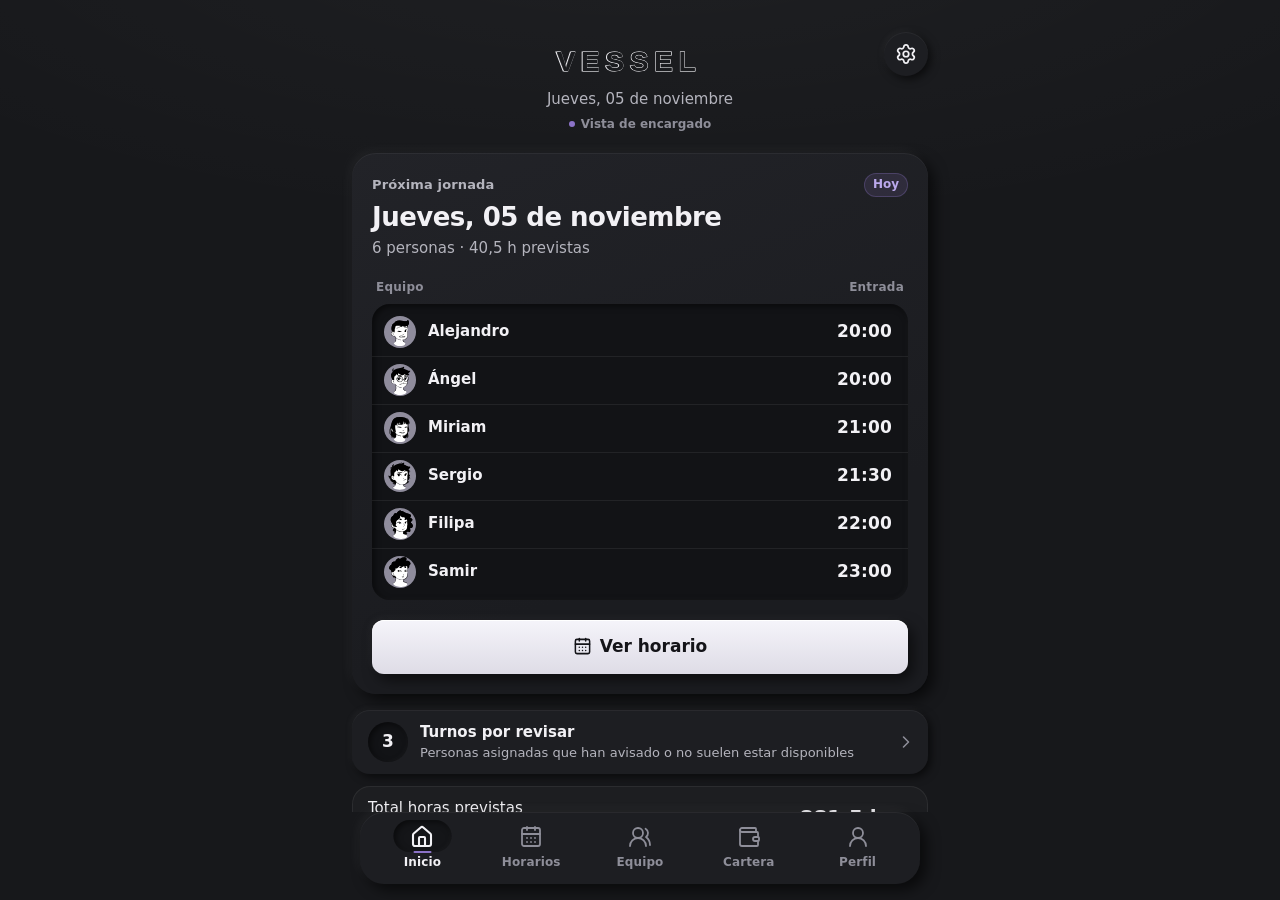
==== commit 384e39b0: "VESSEL makeover: sistema visual Tactile Dark Industrial - Hoja de estilos nueva (css/vessel.css) con" ====
--- a/index.html
+++ b/index.html
@@ -3,3033 +3,23 @@
   <head>
     <meta charset="utf-8" />
     <meta name="viewport" content="width=device-width,initial-scale=1,viewport-fit=cover" />
-    <meta name="theme-color" content="#222425" />
+    <meta name="theme-color" content="#17181b" />
     <meta
       name="description"
-      content="VESSEL · Prototipo interactivo de horarios, equipo y remuneraciones previstas. Iteración 04."
+      content="VESSEL · Prototipo interactivo de horarios, equipo y remuneraciones previstas."
     />
     <title>VESSEL · Horarios y equipo</title>
-    <style>
-      :root {
-        color-scheme: dark;
-        --stage: #17191a;
-        --bg: #222425;
-        --surface: #2c2f30;
-        --well: #1d1f20;
-        --line: #3b3e3f;
-        --ink: #f2f1ee;
-        --muted: #a7adb0;
-        --quiet: #848b8e;
-        --raised: inset 0 1px 1px #ffffff0b, 0 10px 22px #00000024, 0 1px 2px #00000038;
-        --radius: 17px;
-        --ease: cubic-bezier(0.16, 1, 0.3, 1);
-      }
-      * {
-        box-sizing: border-box;
-      }
-      html,
-      body {
-        margin: 0;
-        min-height: 100%;
-        background: var(--stage);
-      }
-      body {
-        font:
-          15px/1.4 Arial,
-          Helvetica,
-          sans-serif;
-        color: var(--ink);
-        font-variant-numeric: tabular-nums;
-        -webkit-font-smoothing: antialiased;
-      }
-      button,
-      input,
-      select,
-      textarea {
-        font: inherit;
-        color: inherit;
-      }
-      button {
-        cursor: pointer;
-      }
-      button,
-      a,
-      input,
-      select,
-      textarea {
-        -webkit-tap-highlight-color: transparent;
-      }
-      button {
-        border: 0;
-        background: none;
-      }
-      button:disabled {
-        cursor: default;
-        opacity: 0.42;
-      }
-      button:focus-visible,
-      input:focus-visible,
-      select:focus-visible,
-      textarea:focus-visible {
-        outline: 2px solid var(--ink);
-        outline-offset: 4px;
-      }
-      ::selection {
-        background: #e3e4e3;
-        color: #191b1c;
-      }
-      input,
-      textarea {
-        caret-color: var(--ink);
-      }
-      button {
-        touch-action: manipulation;
-      }
-      svg {
-        width: 24px;
-        height: 24px;
-        fill: none;
-        stroke: currentColor;
-        stroke-width: 1.8;
-        stroke-linecap: round;
-        stroke-linejoin: round;
-        flex: none;
-      }
-      h1,
-      h2,
-      h3,
-      p {
-        margin: 0;
-      }
-      h1 {
-        font-size: 30px;
-        line-height: 1.15;
-        letter-spacing: -1px;
-        font-weight: 700;
-      }
-      h2 {
-        font-size: 18px;
-        letter-spacing: -0.3px;
-      }
-      h3 {
-        font-size: 17px;
-      }
-      small {
-        font-size: 12px;
-      }
-      strong {
-        font-weight: 600;
-      }
-      .muted {
-        color: var(--muted);
-      }
-      .quiet {
-        color: var(--quiet);
-      }
-      .small {
-        font-size: 13px;
-      }
-      .sr-only {
-        position: absolute;
-        width: 1px;
-        height: 1px;
-        padding: 0;
-        margin: -1px;
-        overflow: hidden;
-        clip: rect(0, 0, 0, 0);
-        white-space: nowrap;
-        border: 0;
-      }
-      .stage {
-        min-height: 100dvh;
-        display: flex;
-        flex-direction: column;
-        align-items: center;
-        justify-content: center;
-        padding: 18px 20px 14px;
-        background: radial-gradient(ellipse at 50% 40%, #26292a 0, transparent 66%);
-      }
-      .demo-bar {
-        width: 414px;
-        max-width: 100%;
-        display: flex;
-        align-items: center;
-        justify-content: space-between;
-        margin: 0 0 12px;
-        font-size: 11px;
-        color: var(--muted);
-        letter-spacing: 0.15px;
-      }
-      .demo-bar .demo-label {
-        display: flex;
-        align-items: center;
-        gap: 7px;
-      }
-      .demo-dot {
-        width: 5px;
-        height: 5px;
-        background: #c6cbca;
-        border-radius: 50%;
-      }
-      .demo-switch {
-        border: 1px solid #3b3e3f;
-        border-radius: 20px;
-        background: #202223;
-        padding: 5px 10px;
-        font-size: 11px;
-      }
-      .demo-switch svg {
-        width: 13px;
-        height: 13px;
-        vertical-align: -2px;
-        margin-left: 4px;
-      }
-      .phone {
-        position: relative;
-        width: 414px;
-        height: min(888px, calc(100dvh - 76px));
-        min-height: 610px;
-        border: 6px solid #131516;
-        border-radius: 48px;
-        background: var(--bg);
-        box-shadow:
-          0 0 0 1px #424647,
-          0 0 0 3px #202324,
-          0 26px 60px #0009;
-        display: flex;
-        flex-direction: column;
-        overflow: hidden;
-      }
-      .status-bar {
-        height: 62px;
-        flex: none;
-        position: relative;
-        display: flex;
-        align-items: center;
-        justify-content: space-between;
-        padding: 0 30px 3px;
-        font-size: 15px;
-        font-weight: 600;
-        user-select: none;
-      }
-      .island {
-        position: absolute;
-        width: 120px;
-        height: 32px;
-        left: 50%;
-        top: 11px;
-        transform: translateX(-50%);
-        border-radius: 25px;
-        background: #050606;
-      }
-      .island:after {
-        content: "";
-        position: absolute;
-        right: 12px;
-        top: 10px;
-        width: 10px;
-        height: 10px;
-        background: #0d1217;
-        border: 1px solid #151d23;
-        border-radius: 50%;
-      }
-      .status-icons {
-        display: flex;
-        align-items: center;
-        gap: 7px;
-      }
-      .status-icons svg {
-        width: 18px;
-        height: 15px;
-        stroke-width: 1.5;
-      }
-      .status-icons .battery {
-        width: 24px;
-      }
-      .viewport {
-        flex: 1;
-        min-height: 0;
-        overflow: auto;
-        scrollbar-width: thin;
-        scrollbar-color: #565b5d transparent;
-        overscroll-behavior: contain;
-        position: relative;
-      }
-      .viewport::-webkit-scrollbar {
-        width: 3px;
-      }
-      .viewport::-webkit-scrollbar-thumb {
-        background: #565b5d;
-        border-radius: 10px;
-      }
-      .page {
-        padding: 12px 22px 28px;
-        min-height: 100%;
-      }
-      .page-head {
-        display: flex;
-        align-items: center;
-        justify-content: space-between;
-        gap: 8px;
-        margin-bottom: 20px;
-      }
-      .page-head.tight {
-        margin-bottom: 16px;
-      }
-      .title-group {
-        display: flex;
-        align-items: center;
-        gap: 10px;
-        min-width: 0;
-      }
-      .subtitle {
-        color: var(--muted);
-        margin-top: 4px;
-        font-size: 14px;
-      }
-      .pill {
-        border: 1px solid #4b5052;
-        border-radius: 22px;
-        min-height: 32px;
-        padding: 5px 16px;
-        line-height: 1.2;
-        font-size: 13px;
-        white-space: nowrap;
-      }
-      .pill:hover {
-        background: #ffffff05;
-        border-color: #6b7173;
-      }
-      .pill svg {
-        width: 13px;
-        height: 13px;
-        margin-left: 5px;
-        vertical-align: -2px;
-      }
-      .badge {
-        border: 1px solid var(--line);
-        border-radius: 15px;
-        padding: 3px 10px;
-        background: #2c2f30;
-        color: var(--muted);
-        font-size: 12px;
-        white-space: nowrap;
-      }
-      .panel {
-        background: var(--surface);
-        border: 1px solid var(--line);
-        border-radius: var(--radius);
-        box-shadow: var(--raised);
-      }
-      .stack {
-        display: grid;
-        gap: 12px;
-      }
-      .section-heading {
-        display: flex;
-        align-items: center;
-        justify-content: space-between;
-        margin: 25px 2px 12px;
-      }
-      .section-heading small {
-        color: var(--muted);
-      }
-      .home-head {
-        text-align: center;
-        padding: 16px 0 30px;
-      }
-      .wordmark {
-        display: block;
-        width: 176px;
-        height: 37px;
-        margin: 0 auto 11px;
-        overflow: visible;
-      }
-      .wordmark text {
-        font-family: Arial, Helvetica, sans-serif;
-        font-size: 31px;
-        font-weight: 800;
-        letter-spacing: 6px;
-        fill: none;
-        stroke: var(--ink);
-        stroke-width: 1.05;
-        paint-order: stroke;
-      }
-      .home-date {
-        font-size: 14px;
-        color: var(--muted);
-      }
-      .metric-grid {
-        display: grid;
-        grid-template-columns: 1fr 1fr;
-        gap: 14px;
-      }
-      .metric {
-        padding: 17px 7px 16px;
-        min-height: 125px;
-        display: flex;
-        flex-direction: column;
-        align-items: center;
-        text-align: center;
-        justify-content: center;
-        gap: 5px;
-        color: var(--muted);
-      }
-      button.metric:hover {
-        background: #303334;
-      }
-      .metric-label {
-        font-size: 13px;
-      }
-      .metric-value {
-        font-size: 37px;
-        line-height: 1.15;
-        color: var(--ink);
-        font-weight: 650;
-        letter-spacing: -1px;
-        margin: 5px 0 1px;
-      }
-      .metric-value.time {
-        font-size: 32px;
-      }
-      .metric-unit {
-        font-size: 13px;
-      }
-      .notice-card {
-        width: 100%;
-        display: flex;
-        align-items: center;
-        text-align: left;
-        padding: 14px 15px;
-        gap: 12px;
-        min-height: 81px;
-      }
-      .notice-card:hover,
-      .employee-row:hover,
-      .shift-card:not(.editing):hover {
-        background: #303334;
-      }
-      .avatar {
-        width: 43px;
-        height: 43px;
-        flex: none;
-        border-radius: 50%;
-        object-fit: cover;
-        border: 1px solid #646a6b;
-        background: #232627;
-        color: #c8cdce;
-        display: inline-flex;
-        justify-content: center;
-        align-items: center;
-        font-size: 14px;
-        box-shadow: 0 1px 2px #0004;
-      }
-      .avatar.medium {
-        width: 52px;
-        height: 52px;
-      }
-      .avatar.large {
-        width: 83px;
-        height: 83px;
-        border: 2px solid #5b6061;
-        box-shadow: 0 8px 20px #0002;
-      }
-      .person-text {
-        min-width: 0;
-        flex: 1;
-      }
-      .person-name {
-        font-weight: 600;
-        font-size: 16px;
-      }
-      .person-sub {
-        font-size: 13px;
-        color: var(--muted);
-        margin-top: 2px;
-      }
-      .notice-message {
-        white-space: nowrap;
-        overflow: hidden;
-        text-overflow: ellipsis;
-        font-size: 13px;
-        color: #bdc2c4;
-        margin-top: 2px;
-      }
-      .notice-meta {
-        display: flex;
-        align-items: center;
-        gap: 6px;
-        font-size: 10px;
-        color: var(--muted);
-        margin-top: 4px;
-      }
-      .pending-dot {
-        width: 4px;
-        height: 4px;
-        border-radius: 50%;
-        background: var(--ink);
-      }
-      .chevron {
-        color: #91989a;
-        width: 17px;
-        height: 20px;
-        flex: none;
-      }
-      .date-control {
-        margin-bottom: 16px;
-        border-color: var(--line);
-        border-radius: 14px;
-        min-height: 36px;
-        padding: 7px 13px;
-      }
-      .summary-strip {
-        display: grid;
-        grid-template-columns: 1fr 1fr 1.15fr;
-        padding: 14px 9px;
-        margin-bottom: 17px;
-      }
-      .summary-item {
-        text-align: center;
-        position: relative;
-      }
-      .summary-item + .summary-item:before {
-        content: "";
-        position: absolute;
-        left: 0;
-        top: 5px;
-        bottom: 5px;
-        width: 1px;
-        background: #44494a;
-      }
-      .summary-value {
-        display: block;
-        font-size: 23px;
-        font-weight: 600;
-        letter-spacing: -0.6px;
-        line-height: 1.2;
-      }
-      .summary-label {
-        display: block;
-        color: var(--muted);
-        font-size: 11px;
-        margin-top: 3px;
-      }
-      .shift-card {
-        padding: 11px 12px;
-        display: flex;
-        align-items: center;
-        gap: 11px;
-        min-height: 64px;
-        width: 100%;
-        text-align: left;
-      }
-      .shift-card .avatar {
-        width: 36px;
-        height: 36px;
-      }
-      .shift-person {
-        font-size: 14px;
-        flex: 1;
-        min-width: 0;
-        white-space: nowrap;
-      }
-      .shift-role {
-        color: var(--muted);
-        font-size: 12px;
-        font-weight: 400;
-      }
-      .time-chip {
-        font-size: 13px;
-        font-weight: 600;
-        white-space: nowrap;
-        background: #1c1f20;
-        border: 1px solid #35393a;
-        border-radius: 12px;
-        padding: 7px 10px;
-        letter-spacing: -0.2px;
-      }
-      .shift-list {
-        display: grid;
-        gap: 11px;
-      }
-      .shift-card.editing {
-        display: block;
-        padding: 13px;
-      }
-      .shift-edit-head {
-        display: flex;
-        align-items: center;
-        gap: 10px;
-        margin-bottom: 13px;
-      }
-      .shift-edit-head .person-name {
-        font-size: 15px;
-      }
-      .edit-times {
-        display: grid;
-        grid-template-columns: 1fr 1fr;
-        gap: 12px;
-      }
-      .edit-times label {
-        display: grid;
-        gap: 5px;
-        color: var(--muted);
-        font-size: 12px;
-      }
-      .edit-times input {
-        width: 100%;
-        min-width: 0;
-      }
-      .shift-duration {
-        font-size: 11px;
-        color: var(--muted);
-        margin-top: 9px;
-        display: flex;
-        justify-content: space-between;
-        gap: 8px;
-      }
-      .icon-button {
-        width: 36px;
-        height: 36px;
-        display: inline-flex;
-        align-items: center;
-        justify-content: center;
-        border-radius: 50%;
-        color: #b6bdbf;
-      }
-      .icon-button:hover {
-        background: #ffffff0a;
-        color: var(--ink);
-      }
-      .icon-button svg {
-        width: 18px;
-        height: 18px;
-      }
-      .edit-note {
-        font-size: 12px;
-        color: var(--muted);
-        margin-bottom: 14px;
-        line-height: 1.5;
-      }
-      .action-row {
-        display: flex;
-        gap: 10px;
-        margin-top: 16px;
-      }
-      .action-row > * {
-        flex: 1;
-      }
-      .primary {
-        background: #eeede9;
-        color: #151718;
-        box-shadow: 0 4px 9px #0002;
-        border: 1px solid #f3f2ef;
-        border-radius: 12px;
-        min-height: 44px;
-        padding: 11px 14px;
-        font-weight: 600;
-        font-size: 14px;
-        text-align: center;
-      }
-      .primary:hover {
-        background: #fff;
-      }
-      .secondary {
-        border: 1px solid #53595b;
-        border-radius: 12px;
-        padding: 10px 14px;
-        min-height: 44px;
-        font-size: 14px;
-        text-align: center;
-      }
-      .secondary:hover {
-        background: #ffffff06;
-      }
-      .add-button {
-        width: 100%;
-        margin-top: 14px;
-        display: flex;
-        align-items: center;
-        justify-content: center;
-        gap: 8px;
-      }
-      .add-button svg {
-        width: 18px;
-        height: 18px;
-      }
-      .sticky-actions {
-        position: sticky;
-        bottom: -28px;
-        padding: 10px 0 8px;
-        background: var(--bg);
-        margin-bottom: -8px;
-        z-index: 2;
-      }
-      .empty {
-        text-align: center;
-        padding: 38px 12px;
-        color: var(--muted);
-      }
-      .empty svg {
-        width: 32px;
-        height: 32px;
-        margin-bottom: 12px;
-        color: #a2a9aa;
-      }
-      .empty h2 {
-        color: var(--ink);
-        font-size: 17px;
-        margin-bottom: 7px;
-      }
-      .empty p {
-        font-size: 13px;
-        line-height: 1.6;
-        max-width: 29ch;
-        margin: 0 auto 16px;
-      }
-      .search {
-        position: relative;
-        margin-bottom: 17px;
-      }
-      .search svg {
-        position: absolute;
-        left: 14px;
-        top: 13px;
-        width: 18px;
-        height: 18px;
-        color: #929a9d;
-      }
-      .search input {
-        width: 100%;
-        min-height: 44px;
-        border: 1px solid #2f3334;
-        border-radius: 13px;
-        padding: 12px 14px 12px 42px;
-        background: var(--well);
-        box-shadow: inset 0 3px 5px #0003;
-        outline-offset: 2px;
-      }
-      input::placeholder,
-      textarea::placeholder {
-        color: #a0a7aa;
-        opacity: 1;
-      }
-      .employee-row {
-        width: 100%;
-        min-height: 77px;
-        display: flex;
-        align-items: center;
-        gap: 12px;
-        padding: 13px;
-        text-align: left;
-      }
-      .availability {
-        display: flex;
-        gap: 5px;
-        flex: none;
-      }
-      .day-chip {
-        display: inline-flex;
-        align-items: center;
-        justify-content: center;
-        background: #d8dcdd;
-        color: #151a1d;
-        width: 28px;
-        height: 29px;
-        border-radius: 8px;
-        font-size: 13px;
-        font-weight: 600;
-        box-shadow: 0 2px 3px #0002;
-      }
-      .day-chip.off {
-        background: #232728;
-        color: #8e989d;
-        box-shadow: none;
-      }
-      .day-chip.unknown {
-        background: transparent;
-        border: 1px dashed #7f888b;
-        color: #c3c9cb;
-        box-shadow: none;
-      }
-      .day-chip.wide {
-        width: auto;
-        min-width: 47px;
-        padding: 0 11px;
-        height: 31px;
-        font-size: 14px;
-      }
-      .legend {
-        color: var(--muted);
-        font-size: 11px;
-        line-height: 1.6;
-        margin: 14px 2px 0;
-        display: flex;
-        gap: 12px;
-        flex-wrap: wrap;
-      }
-      .legend span {
-        display: flex;
-        align-items: center;
-        gap: 5px;
-      }
-      .legend i {
-        width: 8px;
-        height: 8px;
-        border-radius: 2px;
-        background: #d8dcdd;
-      }
-      .legend i.off {
-        background: #454d50;
-      }
-      .legend i.unknown {
-        background: none;
-        border: 1px dashed #a8afb2;
-      }
-      .detail-top {
-        display: flex;
-        justify-content: space-between;
-        margin-bottom: 16px;
-      }
-      .identity {
-        text-align: center;
-        margin-bottom: 18px;
-      }
-      .identity h1 {
-        font-size: 30px;
-        margin: 11px 0 3px;
-      }
-      .identity p {
-        color: var(--muted);
-        font-size: 14px;
-      }
-      .detail-panel {
-        padding: 15px 16px;
-      }
-      .detail-label {
-        font-size: 13px;
-        color: var(--muted);
-        margin-bottom: 10px;
-      }
-      .detail-availability {
-        display: flex;
-        gap: 13px;
-        align-items: center;
-      }
-      .detail-availability .dot {
-        color: var(--quiet);
-      }
-      .detail-line {
-        display: flex;
-        align-items: center;
-        justify-content: space-between;
-        gap: 15px;
-        min-height: 31px;
-        font-size: 13px;
-      }
-      .detail-line + .detail-line {
-        border-top: 1px solid #44494a;
-        margin-top: 7px;
-        padding-top: 11px;
-      }
-      .detail-line > span:first-child {
-        color: var(--muted);
-      }
-      .hours-breakdown {
-        display: flex;
-        justify-content: space-between;
-        gap: 8px;
-        font-size: 12px;
-        flex-wrap: wrap;
-      }
-      .salary-line {
-        display: flex;
-        align-items: baseline;
-        justify-content: space-between;
-        gap: 8px;
-      }
-      .salary-line strong {
-        font-size: 32px;
-        letter-spacing: -1px;
-      }
-      .salary-line small {
-        color: var(--muted);
-        font-size: 12px;
-      }
-      .exception {
-        font-size: 12px;
-        margin-top: 12px;
-        color: #c6cbcd;
-        border-top: 1px solid #484d4f;
-        padding-top: 10px;
-      }
-      .wallet-header {
-        align-items: flex-start;
-        gap: 8px;
-      }
-      .wallet-header .pill {
-        font-size: 11px;
-        padding: 7px 10px;
-        margin-top: 4px;
-      }
-      .wallet-total {
-        text-align: center;
-        padding: 21px 10px 20px;
-        margin-bottom: 19px;
-      }
-      .wallet-total .total-amount {
-        font-size: 43px;
-        font-weight: 650;
-        letter-spacing: -1.6px;
-        line-height: 1.3;
-        margin: 4px 0 1px;
-      }
-      .wallet-total .muted {
-        font-size: 13px;
-      }
-      .wallet-total .small {
-        font-size: 12px;
-      }
-      .salary-table {
-        width: 100%;
-        border-collapse: collapse;
-        font-size: 13px;
-        table-layout: fixed;
-      }
-      .salary-table th {
-        color: var(--muted);
-        font-weight: 400;
-        text-align: left;
-        font-size: 12px;
-        padding: 0 0 9px;
-        border-bottom: 1px solid #414647;
-      }
-      .salary-table th:first-child {
-        width: 51%;
-      }
-      .salary-table th:nth-child(2) {
-        width: 23%;
-        text-align: center;
-      }
-      .salary-table th:last-child {
-        text-align: right;
-      }
-      .salary-table td {
-        border-bottom: 1px solid #353a3c;
-        padding: 12px 0;
-      }
-      .salary-table td:nth-child(2) {
-        text-align: center;
-        color: #bbc2c4;
-        font-size: 12px;
-      }
-      .salary-table td:last-child {
-        text-align: right;
-        font-weight: 600;
-      }
-      .salary-table button {
-        padding: 0;
-        text-align: left;
-        font-size: 13px;
-      }
-      .salary-table button:hover {
-        text-decoration: underline;
-        text-underline-offset: 3px;
-      }
-      .footnote {
-        font-size: 11px;
-        color: var(--muted);
-        line-height: 1.6;
-        margin: 16px 2px 0;
-      }
-      .profile-card {
-        padding: 14px 15px;
-      }
-      .profile-identity {
-        display: flex;
-        gap: 12px;
-        align-items: center;
-        margin-bottom: 12px;
-      }
-      .profile-identity .person-name {
-        font-size: 20px;
-      }
-      .profile-identity .person-sub {
-        font-size: 12px;
-      }
-      .tags {
-        display: flex;
-        gap: 6px;
-        flex-wrap: wrap;
-      }
-      .tag {
-        background: var(--well);
-        border: 1px solid #3c4243;
-        color: #c6cdcf;
-        padding: 3px 8px;
-        border-radius: 9px;
-        font-size: 11px;
-      }
-      .profile-availability {
-        font-size: 12px;
-        color: var(--muted);
-        margin-top: 8px;
-      }
-      .notice-form {
-        padding: 14px 15px;
-      }
-      .notice-form h2 {
-        margin-bottom: 12px;
-      }
-      .form-line {
-        display: flex;
-        align-items: center;
-        justify-content: space-between;
-        gap: 10px;
-        margin-top: 8px;
-        font-size: 13px;
-      }
-      .form-line > label {
-        color: #b8c0c3;
-      }
-      .field,
-      input[type="time"],
-      input[type="date"],
-      input[type="number"],
-      input[type="text"],
-      input[type="url"],
-      select,
-      textarea {
-        background: var(--well);
-        border: 1px solid #414749;
-        border-radius: 10px;
-        min-height: 36px;
-        padding: 7px 10px;
-        color: var(--ink);
-      }
-      .search input[type="search"] {
-        background: var(--well);
-      }
-      .form-line select {
-        max-width: 70%;
-        font-size: 12px;
-      }
-      .form-line input[type="date"] {
-        width: 174px;
-        font-size: 12px;
-      }
-      .notice-form textarea {
-        display: block;
-        width: 100%;
-        resize: vertical;
-        min-height: 62px;
-        max-height: 150px;
-        margin: 11px 0 10px;
-        font-size: 13px;
-        line-height: 1.5;
-      }
-      .notice-form .primary {
-        width: 100%;
-      }
-      .form-hint {
-        font-size: 10px;
-        color: var(--muted);
-        margin-top: 9px;
-        line-height: 1.5;
-      }
-      .profile-summary {
-        padding: 13px 15px;
-      }
-      .profile-summary .hours-breakdown {
-        color: var(--muted);
-        font-size: 11px;
-      }
-      .profile-summary .detail-line {
-        margin-top: 7px;
-        min-height: 25px;
-      }
-      .profile-summary .detail-line strong {
-        font-size: 23px;
-        letter-spacing: -0.5px;
-      }
-      .bottom-nav {
-        flex: none;
-        display: grid;
-        grid-template-columns: repeat(5, 1fr);
-        padding: 0 9px;
-        background: #1d1f20;
-        border-top: 1px solid #323637;
-        z-index: 5;
-        position: relative;
-      }
-      .nav-item {
-        position: relative;
-        min-height: 66px;
-        padding: 10px 0 8px;
-        display: flex;
-        align-items: center;
-        justify-content: center;
-        flex-direction: column;
-        gap: 4px;
-        color: #90989c;
-        font-size: 10px;
-      }
-      .nav-item svg {
-        width: 23px;
-        height: 23px;
-      }
-      .nav-item:hover {
-        color: #c5ccce;
-      }
-      .nav-item.active {
-        color: var(--ink);
-      }
-      .nav-item.active:before {
-        content: "";
-        position: absolute;
-        top: -1px;
-        width: 34px;
-        height: 2px;
-        background: var(--ink);
-        border-radius: 4px;
-        box-shadow: 0 1px 7px #ffffff33;
-      }
-      .nav-item.locked {
-        color: #717b80;
-      }
-      .nav-item.locked svg {
-        opacity: 0.65;
-      }
-      .home-indicator {
-        flex: none;
-        height: 17px;
-        background: #1d1f20;
-        display: flex;
-        align-items: center;
-        justify-content: center;
-        padding-bottom: 6px;
-      }
-      .home-indicator:after {
-        content: "";
-        width: 132px;
-        height: 4px;
-        border-radius: 4px;
-        background: #b8b9b7;
-      }
-      .overlay {
-        position: absolute;
-        inset: 0;
-        z-index: 20;
-        background: #07090ab8;
-        display: flex;
-        align-items: flex-end;
-        justify-content: center;
-        padding: 0;
-        animation: overlay-in 0.16s ease-out;
-      }
-      .sheet {
-        position: relative;
-        width: 100%;
-        background: #272a2b;
-        border: 1px solid #454b4d;
-        border-radius: 25px 25px 0 0;
-        padding: 12px 21px 26px;
-        max-height: 91%;
-        overflow: auto;
-        box-shadow: 0 -15px 55px #0004;
-        animation: sheet-in 0.24s var(--ease);
-        scrollbar-width: thin;
-        scrollbar-color: #626b6e transparent;
-      }
-      .sheet-handle {
-        width: 32px;
-        height: 3px;
-        background: #636b6e;
-        border-radius: 4px;
-        margin: 0 auto 12px;
-      }
-      .sheet-header {
-        display: flex;
-        align-items: center;
-        justify-content: space-between;
-        gap: 10px;
-        margin-bottom: 15px;
-      }
-      .sheet-header h2 {
-        font-size: 20px;
-      }
-      .sheet-header .icon-button {
-        background: #333839;
-      }
-      .sheet-subtitle {
-        font-size: 13px;
-        color: var(--muted);
-        line-height: 1.5;
-        margin: -5px 0 16px;
-      }
-      .sheet .stack {
-        gap: 10px;
-      }
-      .sheet .panel {
-        box-shadow: none;
-      }
-      .sheet .employee-row {
-        min-height: 65px;
-      }
-      .sheet .field-label {
-        display: grid;
-        gap: 6px;
-        font-size: 12px;
-        color: #b8c0c3;
-        margin-top: 13px;
-      }
-      .sheet .field-label input,
-      .sheet .field-label select {
-        width: 100%;
-      }
-      .sheet .edit-times {
-        margin-top: 12px;
-      }
-      .sheet .action-row {
-        margin-top: 20px;
-      }
-      .calendar-heading {
-        display: flex;
-        align-items: center;
-        justify-content: space-between;
-        margin: 5px 0 10px;
-      }
-      .calendar-heading strong {
-        font-size: 17px;
-      }
-      .calendar-grid {
-        display: grid;
-        grid-template-columns: repeat(7, 1fr);
-        gap: 5px;
-      }
-      .calendar-weekday {
-        font-size: 11px;
-        color: var(--muted);
-        text-align: center;
-        padding: 4px 0 9px;
-      }
-      .calendar-day {
-        aspect-ratio: 1;
-        min-height: 37px;
-        border-radius: 11px;
-        color: #bbc2c5;
-        position: relative;
-        font-size: 13px;
-      }
-      .calendar-day.habitual {
-        color: var(--ink);
-        background: #303536;
-      }
-      .calendar-day.scheduled:after {
-        content: "";
-        position: absolute;
-        bottom: 5px;
-        left: calc(50% - 1.5px);
-        width: 3px;
-        height: 3px;
-        background: currentColor;
-        border-radius: 50%;
-      }
-      .calendar-day.selected {
-        color: #111718;
-        background: #e2e5e5;
-      }
-      .calendar-day:hover {
-        outline: 1px solid #777f82;
-      }
-      .calendar-day.today:not(.selected) {
-        border: 1px solid #9ca5a8;
-      }
-      .calendar-legend {
-        font-size: 11px;
-        color: var(--muted);
-        margin: 16px 0 0;
-      }
-      .notice-detail-person {
-        display: flex;
-        align-items: center;
-        gap: 12px;
-        margin-bottom: 20px;
-      }
-      .notice-detail-message {
-        font-size: 17px;
-        line-height: 1.65;
-        margin: 18px 0 14px;
-      }
-      .notice-detail-info {
-        font-size: 12px;
-        color: var(--muted);
-        line-height: 1.6;
-      }
-      .status-tag {
-        display: inline-flex;
-        padding: 4px 9px;
-        border: 1px solid #727b7d;
-        border-radius: 20px;
-        font-size: 11px;
-        color: #e1e5e5;
-      }
-      .warning {
-        border: 1px solid #717b7e;
-        border-radius: 12px;
-        padding: 12px;
-        font-size: 12px;
-        line-height: 1.6;
-        background: #343a3c;
-        margin: 14px 0;
-      }
-      .warning strong {
-        display: block;
-        font-size: 13px;
-        margin-bottom: 3px;
-      }
-      .check-line {
-        display: flex;
-        gap: 9px;
-        align-items: center;
-        font-size: 12px;
-        color: #d2d7d8;
-        line-height: 1.6;
-        margin: 12px 0;
-      }
-      .check-line input {
-        accent-color: #d4dada;
-        width: 16px;
-        height: 16px;
-        flex: none;
-      }
-      .toast {
-        position: absolute;
-        bottom: 96px;
-        left: 17px;
-        right: 17px;
-        z-index: 40;
-        padding: 12px 15px;
-        border-radius: 13px;
-        background: #e3e6e5;
-        color: #172023;
-        box-shadow: 0 8px 25px #0005;
-        font-size: 12px;
-        display: flex;
-        align-items: center;
-        justify-content: space-between;
-        gap: 10px;
-        animation: sheet-in 0.2s var(--ease);
-      }
-      .toast button {
-        color: #172023;
-        text-decoration: underline;
-        font-size: 12px;
-        font-weight: 600;
-        padding: 4px;
-      }
-      .error-text {
-        color: #eff1f0;
-        font-size: 12px;
-        margin: 9px 0;
-        padding: 10px;
-        border: 1px solid #9ba3a5;
-        border-radius: 9px;
-      }
-      .session-options {
-        display: grid;
-        gap: 8px;
-      }
-      .session-option {
-        border: 1px solid #515a5e;
-        border-radius: 12px;
-        text-align: left;
-        padding: 12px;
-        min-height: 54px;
-      }
-      .session-option.selected {
-        border-color: #d2d9da;
-        background: #343b3d;
-      }
-      .session-option strong {
-        font-size: 14px;
-        display: block;
-      }
-      .session-option span {
-        color: var(--muted);
-        font-size: 11px;
-      }
-      .employee-pick-sub {
-        font-size: 11px;
-        color: var(--muted);
-        margin-top: 2px;
-      }
-      .unavailable-mark {
-        font-size: 10px;
-        color: #dee4e5;
-        border: 1px solid #7d888c;
-        border-radius: 8px;
-        padding: 3px 6px;
-      }
-      .photo-upload {
-        display: flex;
-        align-items: center;
-        gap: 12px;
-      }
-      .photo-upload input {
-        font-size: 11px;
-        width: 100%;
-        min-width: 0;
-      }
-      .availability-inputs {
-        display: grid;
-        grid-template-columns: repeat(3, 1fr);
-        gap: 8px;
-      }
-      .availability-inputs label {
-        display: grid;
-        gap: 5px;
-        font-size: 11px;
-        color: var(--muted);
-      }
-      .availability-inputs select {
-        font-size: 11px;
-        width: 100%;
-        padding: 7px 5px;
-      }
-      .period-presets {
-        display: flex;
-        gap: 7px;
-        flex-wrap: wrap;
-      }
-      .period-presets button {
-        font-size: 12px;
-      }
-      .period-presets .selected {
-        background: #dce1e0;
-        color: #182023;
-      }
-      .settings-note {
-        font-size: 12px;
-        line-height: 1.65;
-        color: var(--muted);
-        margin-bottom: 16px;
-      }
-      .danger {
-        color: #dadfe0;
-      }
-      .read-only-line {
-        font-size: 11px;
-        color: var(--muted);
-        text-align: center;
-        margin-top: 17px;
-      }
-      .form-grid {
-        display: grid;
-        gap: 4px;
-      }
-      .no-results {
-        padding: 25px 10px;
-        text-align: center;
-        color: var(--muted);
-        font-size: 13px;
-      }
-      @keyframes sheet-in {
-        from {
-          transform: translateY(12px);
-          opacity: 0.7;
-        }
-        to {
-          transform: translateY(0);
-          opacity: 1;
-        }
-      }
-      @keyframes overlay-in {
-        from {
-          opacity: 0;
-        }
-        to {
-          opacity: 1;
-        }
-      }
-      @media (min-width: 600px) and (max-height: 760px) {
-        .phone {
-          min-height: 570px;
-        }
-        .status-bar {
-          height: 54px;
-        }
-        .page {
-          padding-top: 10px;
-        }
-        .home-head {
-          padding-top: 8px;
-          padding-bottom: 23px;
-        }
-        .metric {
-          min-height: 112px;
-          padding: 12px 6px;
-        }
-        .metric-value {
-          font-size: 33px;
-        }
-        .section-heading {
-          margin-top: 21px;
-        }
-        .notice-card {
-          min-height: 76px;
-        }
-        .demo-bar {
-          margin-bottom: 9px;
-        }
-        .stage {
-          padding-top: 12px;
-          padding-bottom: 12px;
-        }
-        .phone {
-          height: calc(100dvh - 60px);
-        }
-      }
-      @media (max-width: 520px) {
-        .stage {
-          padding: 0;
-          display: block;
-          background: var(--bg);
-        }
-        .demo-bar {
-          display: none;
-        }
-        .phone {
-          width: 100%;
-          height: 100dvh;
-          min-height: 0;
-          max-height: none;
-          border: 0;
-          border-radius: 0;
-          box-shadow: none;
-        }
-        .status-bar {
-          height: calc(55px + env(safe-area-inset-top));
-          padding-top: env(safe-area-inset-top);
-        }
-        .island {
-          top: calc(9px + env(safe-area-inset-top));
-        }
-        .home-indicator {
-          height: calc(17px + env(safe-area-inset-bottom));
-          padding-bottom: calc(6px + env(safe-area-inset-bottom));
-        }
-        .page {
-          padding: 14px 22px 28px;
-        }
-        .sheet {
-          max-height: 94%;
-          padding-bottom: calc(25px + env(safe-area-inset-bottom));
-        }
-        .home-head {
-          padding-top: 18px;
-          padding-bottom: 30px;
-        }
-      }
-      @media (max-width: 360px) {
-        .page {
-          padding-left: 16px;
-          padding-right: 16px;
-        }
-        h1 {
-          font-size: 27px;
-        }
-        .title-group {
-          gap: 7px;
-        }
-        .badge {
-          padding: 3px 7px;
-          font-size: 11px;
-        }
-        .pill {
-          padding: 5px 12px;
-        }
-        .employee-row {
-          gap: 9px;
-          padding: 11px;
-        }
-        .employee-row .avatar {
-          width: 37px;
-          height: 37px;
-        }
-        .availability {
-          gap: 4px;
-        }
-        .day-chip {
-          width: 25px;
-          height: 28px;
-        }
-        .shift-card {
-          gap: 8px;
-          padding: 10px;
-        }
-        .time-chip {
-          font-size: 12px;
-          padding: 7px;
-        }
-        .shift-role {
-          font-size: 11px;
-        }
-        .shift-person {
-          font-size: 13px;
-        }
-        .metric-label {
-          font-size: 12px;
-        }
-        .metric-grid {
-          gap: 12px;
-        }
-        .wallet-header .pill {
-          font-size: 10px;
-          padding: 7px;
-        }
-        .person-name {
-          font-size: 15px;
-        }
-      }
-      @media (prefers-reduced-motion: reduce) {
-        *,
-        *:before,
-        *:after {
-          animation: none !important;
-          transition: none !important;
-          scroll-behavior: auto !important;
-        }
-      }
-      /* La aplicación ocupa el navegador real. El dispositivo del storyboard no es UI. */
-      html,
-      body {
-        height: 100%;
-        overflow: hidden;
-        background: var(--bg);
-      }
-      .stage {
-        display: block;
-        min-height: 0;
-        height: 100dvh;
-        padding: 0;
-        background: var(--bg);
-      }
-      .demo-bar,
-      .status-bar,
-      .home-indicator {
-        display: none;
-      }
-      .phone {
-        width: 100%;
-        height: 100dvh;
-        min-height: 0;
-        max-height: none;
-        border: 0;
-        border-radius: 0;
-        box-shadow: none;
-        overflow: hidden;
-      }
-      .viewport {
-        overflow-x: hidden;
-        scrollbar-width: thin;
-      }
-      #screen {
-        min-width: 0;
-      }
-      .page {
-        width: 100%;
-        max-width: 720px;
-        min-width: 0;
-        margin: 0 auto;
-        padding: 25px 24px 28px;
-      }
-      .page-home {
-        max-width: 620px;
-      }
-      .page-profile,
-      .page-detail {
-        max-width: 600px;
-      }
-      .page-team {
-        max-width: 1000px;
-      }
-      .page-wallet {
-        max-width: 980px;
-      }
-      .stack,
-      .shift-list {
-        grid-template-columns: minmax(0, 1fr);
-        min-width: 0;
-      }
-      .panel,
-      .notice-card,
-      .employee-row,
-      .shift-card,
-      .person-text {
-        min-width: 0;
-        max-width: 100%;
-      }
-      .home-head {
-        position: relative;
-        padding: 8px 0 24px;
-      }
-      .home-options {
-        position: absolute;
-        right: 0;
-        top: 0;
-      }
-      .metric {
-        min-height: 110px;
-        padding: 14px 8px;
-      }
-      .metric-grid {
-        gap: 12px;
-      }
-      .notice-card {
-        min-height: 77px;
-      }
-      .bottom-nav {
-        padding: 0 max(10px, calc((100% - 720px) / 2));
-        flex-shrink: 0;
-      }
-      .nav-item {
-        min-height: 68px;
-        font-size: 11px;
-      }
-      .nav-item svg {
-        width: 24px;
-        height: 24px;
-      }
-      .overlay {
-        position: fixed;
-        align-items: center;
-        padding: 20px;
-      }
-      .sheet {
-        max-width: 440px;
-        max-height: calc(100dvh - 40px);
-        border-radius: 22px;
-        padding: 12px 22px 25px;
-      }
-      .toast {
-        position: fixed;
-        max-width: 540px;
-        left: 50%;
-        right: auto;
-        width: calc(100% - 32px);
-        transform: translateX(-50%);
-        bottom: 84px;
-        animation: overlay-in 0.16s ease-out;
-      }
-      .wallet-layout {
-        display: grid;
-        grid-template-columns: 260px minmax(0, 1fr);
-        gap: 32px;
-        align-items: start;
-      }
-      .wallet-total {
-        padding: 22px 12px;
-      }
-      .wallet-list {
-        min-width: 0;
-      }
-      .salary-table td {
-        padding: 10px 0;
-      }
-      .page-team > .stack {
-        grid-template-columns: repeat(2, minmax(0, 1fr));
-      }
-      .page-team .employee-row {
-        min-height: 76px;
-      }
-      .page-schedule .shift-card {
-        min-height: 65px;
-      }
-      .page-schedule .shift-list {
-        gap: 11px;
-      }
-      .page-detail .detail-top {
-        margin-bottom: 15px;
-      }
-      @media (min-width: 700px) {
-        .page-home .metric {
-          min-height: 108px;
-        }
-        .page-home .metric-grid {
-          gap: 14px;
-        }
-        .page-home .notice-card {
-          min-height: 77px;
-        }
-        .page-home .home-head {
-          padding-bottom: 23px;
-        }
-        .page-home .section-heading {
-          margin-top: 24px;
-        }
-        .page-home .metric-value {
-          font-size: 37px;
-        }
-        .page-home .notice-message {
-          font-size: 14px;
-        }
-        .page-team .legend {
-          margin-top: 18px;
-        }
-      }
-      @media (max-width: 699px) {
-        .page {
-          padding: 22px 22px 24px;
-        }
-        .page-team > .stack {
-          grid-template-columns: minmax(0, 1fr);
-        }
-        .wallet-layout {
-          display: block;
-        }
-        .wallet-total {
-          padding: 19px 10px;
-          margin-bottom: 18px;
-        }
-        .salary-table td {
-          padding: 12px 0;
-        }
-        .overlay {
-          padding: 0;
-          align-items: flex-end;
-        }
-        .sheet {
-          max-width: 100%;
-          max-height: 94dvh;
-          border-radius: 24px 24px 0 0;
-          padding-bottom: calc(24px + env(safe-area-inset-bottom));
-        }
-        .bottom-nav {
-          padding-bottom: env(safe-area-inset-bottom);
-        }
-        .nav-item {
-          min-height: 68px;
-        }
-        .home-head {
-          padding-top: 14px;
-          padding-bottom: 27px;
-        }
-        .metric {
-          min-height: 123px;
-        }
-        .page-home .section-heading {
-          margin-top: 24px;
-        }
-        .page-home .notice-card {
-          min-height: 81px;
-        }
-      }
-      @media (max-width: 360px) {
-        .page {
-          padding: 18px 16px 22px;
-        }
-        .metric {
-          min-height: 111px;
-        }
-        .metric-value {
-          font-size: 34px;
-        }
-        .notice-card {
-          padding: 12px;
-          gap: 10px;
-        }
-        .notice-message {
-          font-size: 12px;
-        }
-        .notice-meta {
-          font-size: 10px;
-        }
-        .home-head {
-          padding-top: 9px;
-          padding-bottom: 24px;
-        }
-        .home-options {
-          right: -5px;
-        }
-        .page-team .employee-row {
-          min-height: 74px;
-        }
-      }
-      @media (max-height: 690px) {
-        .page {
-          padding-top: 18px;
-        }
-        .home-head {
-          padding-top: 2px;
-          padding-bottom: 17px;
-        }
-        .home-head .wordmark {
-          height: 31px;
-          margin-bottom: 8px;
-        }
-        .metric {
-          min-height: 91px;
-          padding: 10px 7px;
-        }
-        .metric-value {
-          font-size: 32px;
-          margin: 3px 0 0;
-        }
-        .metric-label,
-        .metric-unit {
-          font-size: 12px;
-        }
-        .page-home .section-heading {
-          margin-top: 18px;
-          margin-bottom: 10px;
-        }
-        .page-home .notice-card {
-          min-height: 73px;
-          padding-top: 11px;
-          padding-bottom: 11px;
-        }
-        .page-home .stack {
-          gap: 10px;
-        }
-        .nav-item {
-          min-height: 61px;
-        }
-        .page-head {
-          margin-bottom: 16px;
-        }
-      }
-      .draft-guidance {
-        display: flex;
-        align-items: center;
-        justify-content: space-between;
-        gap: 10px;
-        font-size: 12px;
-        color: var(--muted);
-        margin: -5px 0 11px;
-      }
-      .draft-guidance button {
-        color: var(--ink);
-        font-size: 12px;
-        text-decoration: underline;
-        text-underline-offset: 3px;
-        padding: 4px 0;
-      }
-      .compact-edit {
-        padding: 9px 8px 9px 12px;
-        gap: 4px;
-        min-height: 62px !important;
-        display: flex;
-      }
-      .shift-main {
-        display: flex;
-        align-items: center;
-        gap: 9px;
-        flex: 1;
-        min-width: 0;
-        padding: 0;
-        text-align: left;
-      }
-      .compact-edit .time-chip {
-        font-size: 12px;
-        padding: 6px 7px;
-      }
-      .compact-edit .avatar {
-        width: 32px;
-        height: 32px;
-      }
-      .compact-edit .person-sub {
-        font-size: 11px;
-      }
-      .remove-compact {
-        width: 27px;
-        height: 32px;
-        flex: none;
-      }
-      .remove-compact svg {
-        width: 15px;
-        height: 15px;
-      }
-      @media (max-width: 360px) {
-        .compact-edit .avatar {
-          width: 28px;
-          height: 28px;
-        }
-        .compact-edit {
-          padding-left: 8px;
-        }
-        .shift-main {
-          gap: 7px;
-        }
-        .compact-edit .time-chip {
-          font-size: 11px;
-          padding: 6px;
-        }
-        .compact-edit .shift-person {
-          font-size: 12px;
-        }
-      }
-      .pagination {
-        display: flex;
-        align-items: center;
-        justify-content: space-between;
-        gap: 16px;
-        margin-top: 10px;
-        font-size: 11px;
-        color: var(--muted);
-      }
-      .pagination .icon-button {
-        border: 1px solid #444b4d;
-        width: 38px;
-        height: 36px;
-      }
-      .pagination + * {
-        margin-top: 10px;
-      }
-      .person-name {
-        overflow-wrap: anywhere;
-      }
-      .salary-table button {
-        overflow-wrap: anywhere;
-      }
-      .shift-person {
-        overflow: hidden;
-        text-overflow: ellipsis;
-      }
-      .notice-detail-person > div {
-        min-width: 0;
-        overflow-wrap: anywhere;
-      }
-      @media (min-width: 700px) {
-        .page-team .employee-row {
-          min-height: 66px;
-          padding-top: 10px;
-          padding-bottom: 10px;
-        }
-        .page-team > .stack {
-          gap: 10px;
-        }
-      }
-      @media (min-width: 1100px) {
-        .page-team {
-          max-width: 1180px;
-        }
-        .page-team > .stack {
-          grid-template-columns: repeat(3, minmax(0, 1fr));
-          gap: 14px;
-        }
-        .page-team .employee-row {
-          min-height: 76px;
-        }
-      }
-      @media (max-height: 590px) {
-        .page-home {
-          padding-top: 12px;
-          padding-bottom: 14px;
-        }
-        .page-home .home-head {
-          padding-bottom: 13px;
-        }
-        .page-home .metric {
-          min-height: 81px;
-          padding: 8px 6px;
-        }
-        .page-home .metric-value {
-          font-size: 29px;
-        }
-        .page-home .metric-grid {
-          gap: 10px;
-        }
-        .page-home .section-heading {
-          margin-top: 14px;
-          margin-bottom: 9px;
-        }
-        .page-home .notice-card {
-          min-height: 67px;
-          padding: 10px 12px;
-        }
-        .page-home .avatar {
-          width: 35px;
-          height: 35px;
-        }
-        .page-home .person-name {
-          font-size: 14px;
-        }
-        .page-home .notice-message {
-          font-size: 12px;
-        }
-        .page-home .notice-meta {
-          font-size: 9px;
-        }
-        .page-home .home-date {
-          font-size: 12px;
-        }
-        .page-home .wordmark {
-          height: 28px;
-          margin-bottom: 6px;
-        }
-      }
-      @media (min-width: 700px) {
-        .page-home .metric {
-          min-height: 108px;
-          padding: 10px 8px;
-          gap: 3px;
-        }
-        .page-home .metric-value {
-          font-size: 34px;
-          line-height: 1.1;
-          margin: 4px 0 0;
-        }
-        .salary-table td {
-          padding-top: 9px;
-          padding-bottom: 9px;
-        }
-      }
-      @media (max-height: 590px) {
-        .page-home {
-          padding-bottom: 8px;
-        }
-      }
-
-      /* ==========================================================================
-         VESSEL 2.0 · Sistema de diseño
-         Capa añadida sobre la iteración 04: mismos colores base, más profundidad y
-         estados de interacción coherentes. Elementos interactivos = superficies
-         elevadas; información = superficies planas o hundidas.
-         ========================================================================== */
-      :root {
-        /* Espaciado (4 px) y radios */
-        --s1: 4px;
-        --s2: 8px;
-        --s3: 12px;
-        --s4: 16px;
-        --s5: 20px;
-        --s6: 24px;
-        --r-sm: 10px;
-        --r-md: 13px;
-        --r-lg: 17px;
-        --r-xl: 24px;
-        /* Superficies satinadas */
-        --surface-top: #303335;
-        --surface-bottom: #2a2d2e;
-        --surface-grad: linear-gradient(160deg, var(--surface-top), var(--surface-bottom));
-        --edge-light: #ffffff12;
-        --edge-dark: #0000002e;
-        /* Elevaciones (neomorfismo sutil, luz desde arriba a la izquierda) */
-        --elev-raised: inset 0 1px 0 #ffffff10, -3px -3px 9px #ffffff06, 6px 8px 18px #00000045, 0 1px 2px #00000040;
-        --elev-raised-hover: inset 0 1px 0 #ffffff16, -4px -4px 11px #ffffff08, 8px 11px 22px #0000004d, 0 1px 2px #00000040;
-        --elev-pressed: inset 3px 3px 7px #00000055, inset -2px -2px 6px #ffffff08;
-        --elev-sunken: inset 2px 2px 5px #0000004a, inset -1px -1px 2px #ffffff0a;
-        --elev-flat: inset 0 1px 0 #ffffff0b, 0 1px 2px #00000030;
-        /* Colores de estado: discretos, solo en puntos y etiquetas pequeñas */
-        --ok: #93c4a2;
-        --warn: #dcb468;
-        --alert: #e3998b;
-        --info: #a3b8cc;
-        /* Movimiento */
-        --dur-press: 100ms;
-        --dur-fast: 160ms;
-        --dur-med: 220ms;
-        --dur-sheet: 260ms;
-        --ease-out: cubic-bezier(0.22, 0.8, 0.24, 1);
-        --ease-in: cubic-bezier(0.4, 0, 1, 1);
-      }
-      body {
-        font-family: system-ui, -apple-system, "Segoe UI", Roboto, "Helvetica Neue", Arial, sans-serif;
-      }
-
-      /* --- Superficies ------------------------------------------------------- */
-      .panel {
-        background: var(--surface-grad);
-        border: 1px solid #ffffff09;
-        border-top-color: var(--edge-light);
-        box-shadow: var(--elev-raised);
-      }
-      /* Paneles informativos: más planos que los pulsables. */
-      .detail-panel,
-      .profile-card,
-      .profile-summary,
-      .profile-shifts,
-      .notice-form,
-      .wallet-total {
-        box-shadow: var(--elev-flat);
-        background: linear-gradient(160deg, #2e3132, #2a2c2d);
-      }
-      .summary-strip {
-        background: var(--well);
-        border-color: #00000030;
-        border-bottom-color: #ffffff0d;
-        box-shadow: var(--elev-sunken);
-      }
-      .search input,
-      .field,
-      input[type="time"],
-      input[type="date"],
-      input[type="number"],
-      input[type="text"],
-      input[type="url"],
-      select,
-      textarea {
-        background: var(--well);
-        border-color: #00000038;
-        border-bottom-color: #ffffff10;
-        box-shadow: var(--elev-sunken);
-        transition:
-          border-color var(--dur-fast),
-          box-shadow var(--dur-fast);
-      }
-      .search input:focus,
-      input:focus,
-      select:focus,
-      textarea:focus {
-        border-color: #7d8587;
-      }
-      .time-chip {
-        background: var(--well);
-        border-color: #00000040;
-        border-bottom-color: #ffffff0d;
-        box-shadow: var(--elev-sunken);
-        display: inline-flex;
-        align-items: flex-start;
-        gap: 2px;
-      }
-      .next-day {
-        font-size: 9px;
-        font-weight: 600;
-        color: var(--muted);
-        letter-spacing: 0;
-        line-height: 1;
-        margin-top: -1px;
-      }
-      .day-chip {
-        box-shadow:
-          inset 0 1px 0 #ffffffb0,
-          0 2px 4px #00000040;
-      }
-      .day-chip.off {
-        box-shadow: var(--elev-sunken);
-      }
-      .badge,
-      .tag {
-        box-shadow: var(--elev-sunken);
-      }
-
-      /* --- Estados de interacción ------------------------------------------- */
-      button,
-      .panel {
-        transition:
-          transform var(--dur-press) var(--ease-out),
-          box-shadow var(--dur-fast) var(--ease-out),
-          background-color var(--dur-fast),
-          border-color var(--dur-fast),
-          color var(--dur-fast),
-          opacity var(--dur-fast);
-      }
-      @media (hover: hover) {
-        button.panel:hover,
-        .shift-card:not(.compact-edit):hover {
-          box-shadow: var(--elev-raised-hover);
-          background: linear-gradient(160deg, #333638, #2c2f30);
-        }
-      }
-      button.panel:active:not(:disabled),
-      .compact-edit:has(.shift-main:active) {
-        transform: scale(0.985);
-        box-shadow: var(--elev-pressed);
-      }
-      .pill,
-      .secondary {
-        background: linear-gradient(160deg, #2c2f30, #262829);
-        border-color: #4a4f51;
-        box-shadow:
-          inset 0 1px 0 #ffffff0d,
-          0 2px 5px #00000035;
-      }
-      .pill:active:not(:disabled),
-      .secondary:active:not(:disabled),
-      .icon-button:active:not(:disabled),
-      .text-button:active:not(:disabled) {
-        transform: scale(0.96);
-        box-shadow: var(--elev-pressed);
-      }
-      .primary {
-        background: linear-gradient(180deg, #f5f4f1, #e2e1dd);
-        box-shadow:
-          inset 0 1px 0 #fff,
-          0 4px 10px #00000040,
-          0 1px 2px #0000004d;
-      }
-      .primary:active:not(:disabled) {
-        transform: scale(0.97);
-        box-shadow:
-          inset 0 2px 4px #00000026,
-          0 1px 2px #0000004d;
-      }
-      .pill-primary {
-        background: linear-gradient(180deg, #f5f4f1, #e2e1dd);
-        color: #151718;
-        border-color: #f3f2ef;
-        font-weight: 600;
-      }
-      .pill-primary:hover {
-        background: #fff;
-      }
-      .pill.selected,
-      .period-presets .selected {
-        box-shadow: inset 0 1px 0 #fff;
-      }
-      .text-button {
-        font-size: 12px;
-        color: var(--ink);
-        text-decoration: underline;
-        text-underline-offset: 3px;
-        text-decoration-color: #ffffff55;
-        padding: 6px 2px;
-        border-radius: 6px;
-      }
-      .small-button {
-        min-height: 36px;
-        padding: 7px 12px;
-        font-size: 12px;
-        display: inline-flex;
-        align-items: center;
-        gap: 6px;
-        white-space: nowrap;
-      }
-      .small-button svg {
-        width: 15px;
-        height: 15px;
-      }
-
-      /* --- Navegación inferior --------------------------------------------- */
-      .bottom-nav {
-        background: linear-gradient(180deg, #1f2122, #1b1d1e);
-        border-top-color: #34383a;
-        box-shadow: 0 -10px 24px #00000026;
-      }
-      .nav-item.active:before {
-        content: none;
-      }
-      .nav-item svg {
-        transition: transform var(--dur-med) var(--ease-out);
-      }
-      .nav-item.active svg {
-        transform: translateY(-1px);
-      }
-      .nav-item:active svg {
-        transform: scale(0.9);
-      }
-      .nav-indicator {
-        position: absolute;
-        top: -1px;
-        left: 0;
-        width: 34px;
-        height: 2px;
-        border-radius: 4px;
-        background: var(--ink);
-        box-shadow: 0 1px 8px #ffffff40;
-        transition: transform var(--dur-med) var(--ease-out);
-        pointer-events: none;
-      }
-
-      /* --- Inicio ----------------------------------------------------------- */
-      .metric-suffix {
-        font-size: 0.75em;
-      }
-      .notice-message {
-        display: block;
-      }
-      .notice-meta {
-        gap: 8px;
-        font-size: 11px;
-        flex-wrap: wrap;
-      }
-      .notice-card.is-resolved {
-        opacity: 0.72;
-      }
-      .status {
-        display: inline-flex;
-        align-items: center;
-        gap: 5px;
-        color: var(--ink);
-        font-weight: 600;
-      }
-      .status i {
-        width: 6px;
-        height: 6px;
-        border-radius: 50%;
-        background: var(--muted);
-      }
-      .status.pending i {
-        background: var(--warn);
-        box-shadow: 0 0 0 3px #dcb4681f;
-      }
-      .status.reviewed i {
-        background: var(--info);
-      }
-      .status.resolved i {
-        background: var(--ok);
-      }
-      .sheet .status {
-        border: 1px solid #5c6466;
-        border-radius: 20px;
-        padding: 4px 10px;
-        font-size: 11px;
-      }
-      .conflict-banner {
-        width: 100%;
-        display: flex;
-        align-items: center;
-        gap: 12px;
-        margin-top: 12px;
-        padding: 11px 14px;
-        text-align: left;
-        border-radius: var(--r-md);
-        border: 1px solid #dcb46838;
-        background: linear-gradient(160deg, #35322a, #2d2c28);
-        box-shadow: var(--elev-raised);
-      }
-      .conflict-banner > svg:first-child {
-        width: 20px;
-        height: 20px;
-        color: var(--warn);
-      }
-      .conflict-banner span {
-        flex: 1;
-        min-width: 0;
-        display: grid;
-        gap: 1px;
-      }
-      .conflict-banner strong {
-        font-size: 14px;
-      }
-      .conflict-banner small {
-        font-size: 11px;
-        color: var(--muted);
-      }
-      .conflict-banner:active {
-        transform: scale(0.985);
-        box-shadow: var(--elev-pressed);
-      }
-      .empty-line {
-        display: flex;
-        align-items: center;
-        justify-content: center;
-        gap: 8px;
-        padding: 18px 10px;
-        color: var(--muted);
-        font-size: 13px;
-      }
-      .empty-line svg {
-        width: 16px;
-        height: 16px;
-        color: var(--ok);
-      }
-      .page-home > .text-button {
-        display: block;
-        margin: 10px auto 0;
-        color: var(--muted);
-      }
-
-      /* --- Horarios --------------------------------------------------------- */
-      .date-row {
-        display: flex;
-        align-items: center;
-        gap: 6px;
-        margin-bottom: 16px;
-      }
-      .date-row .date-control {
-        margin-bottom: 0;
-      }
-      .date-step {
-        width: 36px;
-        height: 36px;
-        flex: none;
-      }
-      .date-step svg {
-        width: 17px;
-        height: 17px;
-      }
-      .today-link {
-        margin-left: auto;
-      }
-      .shift-person strong + .conflict-dot {
-        margin-left: 6px;
-      }
-      .conflict-dot {
-        display: inline-block;
-        width: 7px;
-        height: 7px;
-        border-radius: 50%;
-        background: var(--warn);
-        box-shadow: 0 0 0 3px #dcb46826;
-        vertical-align: 2px;
-      }
-      .compact-edit .person-sub {
-        display: block;
-      }
-      .draft-bar {
-        display: flex;
-        align-items: center;
-        justify-content: space-between;
-        gap: 10px;
-        margin: -5px 0 11px;
-        font-size: 12px;
-        color: var(--muted);
-      }
-      .draft-state {
-        display: inline-flex;
-        align-items: center;
-        gap: 7px;
-      }
-      .draft-state i {
-        width: 7px;
-        height: 7px;
-        border-radius: 50%;
-        background: var(--warn);
-        animation: draft-pulse 2.4s ease-in-out infinite;
-      }
-      @keyframes draft-pulse {
-        50% {
-          opacity: 0.35;
-        }
-      }
-      .draft-actions {
-        display: grid;
-        gap: 0;
-      }
-      .draft-actions .add-button + .add-button {
-        margin-top: 10px;
-      }
-      .empty-actions {
-        display: grid;
-        gap: 10px;
-        justify-items: center;
-      }
-      .empty-actions .secondary {
-        display: inline-flex;
-        align-items: center;
-        gap: 7px;
-      }
-      .empty-actions svg {
-        width: 16px;
-        height: 16px;
-        margin: 0;
-        color: inherit;
-      }
-      .history-link {
-        width: 100%;
-        margin-top: 14px;
-        display: flex;
-        align-items: center;
-        gap: 9px;
-        padding: 9px 4px;
-        font-size: 12px;
-        color: var(--muted);
-        text-align: left;
-        border-top: 1px solid #ffffff0d;
-        border-radius: 0;
-      }
-      .history-link span {
-        flex: 1;
-      }
-      .history-link svg:first-child {
-        width: 16px;
-        height: 16px;
-      }
-      .history-list {
-        list-style: none;
-        margin: 0;
-        padding: 0;
-        display: grid;
-        gap: 14px;
-      }
-      .history-list ul {
-        list-style: none;
-        margin: 6px 0 0;
-        padding: 0;
-        display: grid;
-        gap: 6px;
-      }
-      .history-when {
-        font-size: 12px;
-        color: var(--muted);
-      }
-      .change {
-        display: grid;
-        grid-template-columns: 74px 1fr auto;
-        gap: 8px;
-        align-items: center;
-        font-size: 13px;
-        padding: 8px 10px;
-        border-radius: var(--r-sm);
-        background: var(--well);
-        box-shadow: var(--elev-sunken);
-      }
-      .change-kind {
-        font-size: 11px;
-        color: var(--muted);
-      }
-      .change.add .change-kind {
-        color: var(--ok);
-      }
-      .change.remove .change-kind {
-        color: var(--alert);
-      }
-      .change.edit .change-kind {
-        color: var(--info);
-      }
-      .change-time {
-        font-size: 12px;
-        font-weight: 600;
-        white-space: nowrap;
-      }
-
-      /* --- Equipo y ficha --------------------------------------------------- */
-      .employee-row .person-sub,
-      .employee-pick-sub {
-        display: block;
-        white-space: nowrap;
-        overflow: hidden;
-        text-overflow: ellipsis;
-      }
-      .next-shift {
-        color: #c4cacc;
-      }
-      .employee-pick-sub.has-warning {
-        color: #e6cf9f;
-      }
-      .employee-row.is-inactive {
-        opacity: 0.65;
-      }
-      .line-button {
-        width: 100%;
-        text-align: left;
-        color: inherit;
-        border-radius: 8px;
-      }
-      .line-button > span:first-child {
-        color: var(--ink) !important;
-      }
-      .line-button:active {
-        transform: scale(0.99);
-      }
-      @media (hover: hover) {
-        .line-button:hover {
-          background: #ffffff06;
-        }
-      }
-      .line-button .time-chip {
-        font-size: 12px;
-        padding: 5px 8px;
-      }
-      .detail-panel .detail-label + .line-button {
-        border-top: 0;
-        margin-top: 0;
-        padding-top: 0;
-      }
-      .shift-when {
-        display: inline-flex;
-        align-items: center;
-        gap: 10px;
-        font-size: 12px;
-      }
-      .profile-shifts {
-        padding: 13px 15px;
-      }
-      .profile-shifts-head {
-        display: flex;
-        align-items: baseline;
-        justify-content: space-between;
-        margin-bottom: 6px;
-      }
-      .profile-shifts-head h2 {
-        font-size: 16px;
-      }
-      .exc-field {
-        display: grid;
-        gap: 8px;
-      }
-      .exc-list {
-        display: flex;
-        flex-wrap: wrap;
-        gap: 6px;
-        min-height: 28px;
-        align-items: center;
-      }
-      .exc-chip {
-        display: inline-flex;
-        align-items: center;
-        gap: 2px;
-        padding: 3px 3px 3px 10px;
-        border-radius: 20px;
-        font-size: 12px;
-        color: var(--ink);
-        background: var(--well);
-        box-shadow: var(--elev-sunken);
-      }
-      .exc-chip button {
-        width: 26px;
-        height: 26px;
-        display: inline-flex;
-        align-items: center;
-        justify-content: center;
-        border-radius: 50%;
-        color: var(--muted);
-      }
-      .exc-chip svg {
-        width: 13px;
-        height: 13px;
-      }
-      .exc-add {
-        display: grid;
-        grid-template-columns: 1fr auto;
-        gap: 8px;
-      }
-      .exc-add .secondary {
-        min-height: 36px;
-        padding: 6px 14px;
-      }
-
-      /* --- Cartera ---------------------------------------------------------- */
-      .wallet-stats {
-        display: grid;
-        grid-template-columns: repeat(3, 1fr);
-        margin-top: 14px;
-        padding-top: 12px;
-        border-top: 1px solid #ffffff0d;
-        font-size: 11px;
-        color: var(--muted);
-      }
-      .wallet-stats span {
-        display: grid;
-        gap: 1px;
-      }
-      .wallet-stats span + span {
-        border-left: 1px solid #ffffff0d;
-      }
-      .wallet-stats strong {
-        font-size: 15px;
-        color: var(--ink);
-        letter-spacing: -0.3px;
-      }
-      .wallet-total .total-amount {
-        font-variant-numeric: tabular-nums;
-      }
-      /* Zona táctil completa en los nombres de la tabla sin alterar la altura de la fila. */
-      .salary-table td:first-child button {
-        display: block;
-        width: 100%;
-        padding: 11px 0;
-        margin: -11px 0;
-      }
-      .wallet-foot {
-        display: flex;
-        align-items: flex-start;
-        justify-content: space-between;
-        gap: 12px;
-        margin-top: 14px;
-      }
-      .wallet-foot .footnote {
-        margin: 0;
-      }
-
-      /* --- Formularios y hojas --------------------------------------------- */
-      .field-error {
-        display: none;
-        margin: 8px 0 0;
-        padding: 8px 10px;
-        border-radius: 9px;
-        font-size: 12px;
-        line-height: 1.45;
-        color: #f2d6cf;
-        background: #3a2b28;
-        border: 1px solid #e3998b40;
-      }
-      .field-error.visible {
-        display: block;
-        animation: fade-in var(--dur-fast) var(--ease-out);
-      }
-      .warning {
-        border-color: #dcb46840;
-        background: linear-gradient(160deg, #36332b, #2f2e2a);
-      }
-      .reply {
-        margin: 0 0 6px;
-        padding: 11px 12px;
-        border-radius: var(--r-md);
-        background: var(--well);
-        box-shadow: var(--elev-sunken);
-        font-size: 13px;
-        line-height: 1.55;
-      }
-      .reply .detail-label {
-        margin-bottom: 4px;
-      }
-      .sheet textarea {
-        width: 100%;
-        resize: vertical;
-        min-height: 58px;
-        font-size: 13px;
-        line-height: 1.5;
-      }
-      .sheet {
-        background: linear-gradient(180deg, #2a2d2e, #252829);
-        border-color: #464c4e;
-        border-bottom: 0;
-        overscroll-behavior: contain;
-        scroll-padding-bottom: 24px;
-        box-shadow:
-          inset 0 1px 0 #ffffff12,
-          0 -18px 50px #00000059;
-      }
-      .sheet-header .icon-button {
-        background: #313537;
-        box-shadow:
-          inset 0 1px 0 #ffffff0d,
-          0 2px 5px #00000040;
-      }
-      .guard {
-        margin: -4px 0 14px;
-        padding: 12px;
-        border-radius: var(--r-md);
-        border: 1px solid #dcb46840;
-        background: #34312a;
-        font-size: 13px;
-        line-height: 1.5;
-        animation: fade-in var(--dur-fast) var(--ease-out);
-      }
-      .guard .action-row {
-        margin-top: 10px;
-      }
-      .toast {
-        box-shadow:
-          inset 0 1px 0 #fff,
-          0 10px 28px #00000066;
-      }
-
-      /* --- Movimiento ------------------------------------------------------- */
-      @keyframes fade-in {
-        from {
-          opacity: 0;
-        }
-      }
-      @keyframes page-in {
-        from {
-          opacity: 0;
-          transform: translateY(6px);
-        }
-      }
-      @keyframes day-next {
-        from {
-          opacity: 0;
-          transform: translateX(14px);
-        }
-      }
-      @keyframes day-prev {
-        from {
-          opacity: 0;
-          transform: translateX(-14px);
-        }
-      }
-      @keyframes item-in {
-        from {
-          opacity: 0;
-          transform: translateY(-6px) scale(0.985);
-        }
-      }
-      @keyframes item-out {
-        to {
-          opacity: 0;
-          transform: translateX(16px) scale(0.985);
-        }
-      }
-      @keyframes sheet-up {
-        from {
-          transform: translateY(100%);
-        }
-      }
-      @keyframes sheet-down {
-        to {
-          transform: translateY(100%);
-        }
-      }
-      @keyframes dialog-in {
-        from {
-          opacity: 0;
-          transform: translateY(8px) scale(0.98);
-        }
-      }
-      @keyframes dialog-out {
-        to {
-          opacity: 0;
-          transform: translateY(6px) scale(0.98);
-        }
-      }
-      @keyframes fade-out {
-        to {
-          opacity: 0;
-        }
-      }
-      @keyframes toast-out {
-        to {
-          opacity: 0;
-          transform: translate(-50%, 8px);
-        }
-      }
-      .page-enter {
-        animation: page-in 180ms var(--ease-out) both;
-      }
-      .day-next {
-        animation: day-next 180ms var(--ease-out) both;
-      }
-      .day-prev {
-        animation: day-prev 180ms var(--ease-out) both;
-      }
-      .item-enter {
-        animation: item-in var(--dur-med) var(--ease-out) both;
-      }
-      .item-leave {
-        animation: item-out 170ms var(--ease-in) forwards;
-        pointer-events: none;
-      }
-      .month-next {
-        animation: day-next 170ms var(--ease-out) both;
-      }
-      .month-prev {
-        animation: day-prev 170ms var(--ease-out) both;
-      }
-      .swap-in {
-        animation: fade-in 170ms var(--ease-out) both;
-      }
-      .overlay {
-        animation: fade-in var(--dur-fast) ease-out;
-      }
-      .sheet {
-        animation: dialog-in var(--dur-med) var(--ease-out);
-      }
-      .overlay.closing {
-        animation: fade-out 180ms ease-in forwards;
-        pointer-events: none;
-      }
-      .overlay.closing .sheet {
-        animation: dialog-out 180ms var(--ease-in) forwards;
-      }
-      @keyframes toast-in {
-        from {
-          opacity: 0;
-          transform: translate(-50%, 8px);
-        }
-      }
-      .toast {
-        animation: toast-in var(--dur-med) var(--ease-out);
-      }
-      .toast.leaving {
-        animation: toast-out var(--dur-fast) var(--ease-in) forwards;
-      }
-      .calendar-day {
-        transition:
-          background-color var(--dur-fast) var(--ease-out),
-          color var(--dur-fast),
-          transform var(--dur-press) var(--ease-out),
-          box-shadow var(--dur-fast);
-      }
-      .calendar-day.selected {
-        box-shadow:
-          inset 0 1px 0 #fff,
-          0 3px 8px #0000004d;
-        transform: scale(1.04);
-      }
-      .calendar-day:active {
-        transform: scale(0.94);
-      }
-      .calendar-day.habitual:not(.selected) {
-        box-shadow: inset 0 1px 0 #ffffff0d;
-      }
-      @media (max-width: 699px) {
-        /* En móvil, las hojas suben desde el borde inferior. */
-        .sheet {
-          animation: sheet-up var(--dur-sheet) var(--ease-out);
-        }
-        .overlay.closing .sheet {
-          animation: sheet-down 200ms var(--ease-in) forwards;
-        }
-      }
-      @media (max-width: 440px) {
-        /* El cambio de horario pasa a una segunda línea en pantallas estrechas. */
-        .change {
-          grid-template-columns: 66px minmax(0, 1fr);
-          row-gap: 2px;
-        }
-        .change-time {
-          grid-column: 2;
-        }
-      }
-      @media (max-width: 360px) {
-        .next-time {
-          display: none;
-        }
-        .date-row {
-          gap: 4px;
-        }
-        .date-step {
-          width: 32px;
-        }
-        .wallet-foot {
-          flex-direction: column;
-        }
-      }
-      @media (prefers-reduced-motion: reduce) {
-        .draft-state i {
-          animation: none;
-        }
-      }
-    </style>
+    <link rel="icon" href="data:image/svg+xml,%3Csvg xmlns='http://www.w3.org/2000/svg' viewBox='0 0 32 32'%3E%3Crect width='32' height='32' rx='8' fill='%2317181b'/%3E%3Cpath d='M9 9l7 15 7-15' fill='none' stroke='%23f2f1f5' stroke-width='2.4' stroke-linecap='round' stroke-linejoin='round'/%3E%3C/svg%3E" />
+    <link rel="stylesheet" href="css/open-props.subset.css" />
+    <link rel="stylesheet" href="css/vessel.css" />
   </head>
   <body>
-    <div class="stage">
-      <div class="demo-bar">
-        <span class="demo-label"><span class="demo-dot"></span>Prototipo interactivo · Iteración 04</span
-        ><button class="demo-switch" data-action="session">Vista de encargado <span aria-hidden="true">⌄</span></button>
-      </div>
-      <div class="phone" id="app">
-        <div class="status-bar" aria-hidden="true">
-          <span>9:41</span>
-          <div class="island"></div>
-          <span class="status-icons"
-            ><svg viewBox="0 0 20 16" fill="currentColor" stroke="none">
-              <path d="M1 7h3v8H1zm5-5h3v13H6zm5 3h3v10h-3zm5-5h3v15h-3z" /></svg
-            ><svg class="battery" viewBox="0 0 26 14">
-              <rect x="1" y="1" width="21" height="12" rx="3" />
-              <path d="M24 5v4" />
-              <rect x="3" y="3" width="16" height="8" rx="1.5" fill="currentColor" stroke="none" /></svg
-          ></span>
-        </div>
-        <main class="viewport" id="viewport" tabindex="-1"><div id="screen"></div></main>
-        <nav class="bottom-nav" id="nav" aria-label="Navegación principal"></nav>
-        <div class="home-indicator" aria-hidden="true"></div>
-        <div id="modal-root"></div>
-        <div id="toast-root" role="status" aria-live="polite" aria-atomic="true"></div>
-      </div>
+    <div class="app" id="app">
+      <main class="viewport" id="viewport" tabindex="-1"><div id="screen"></div></main>
+      <nav class="dock" id="nav" aria-label="Navegación principal"></nav>
+      <div id="modal-root"></div>
+      <div id="toast-root" role="status" aria-live="polite" aria-atomic="true"></div>
     </div>
-    <script>
-      const ASSETS = {
-        alejandro:
-          "[data-uri]",
-        lucia:
-          "[data-uri]",
-        miriam:
-          "[data-uri]",
-        samir:
-          "[data-uri]",
-        angel:
-          "[data-uri]",
-        filipa:
-          "[data-uri]",
-        sergio:
-          "[data-uri]",
-      };
-    </script>
     <script>
       "use strict";
       /* VESSEL — prototipo local. Los permisos demuestran la UX; no sustituyen un servidor. */
@@ -3037,31 +27,36 @@
         $$ = (s) => Array.from(document.querySelectorAll(s));
       const STORE = "vessel.iter04.v1",
         DEMO_DAY = "2026-11-05";
+      /* Iconos Lucide (ISC) · https://lucide.dev — trazo, tamaño y alineación comunes. */
       const icons = {
-        home: '<path d="m3 10 9-7 9 7v11h-6v-8H9v8H3z"/>',
-        clock: '<circle cx="12" cy="12" r="9"/><path d="M12 6v6l4 2"/>',
-        team: '<path d="M16 21v-3a4 4 0 0 0-4-4H6a4 4 0 0 0-4 4v3m20 0v-3a4 4 0 0 0-3-3.87M15 3.13a4 4 0 0 1 0 7.75"/><circle cx="9" cy="7" r="4"/>',
-        wallet: '<rect x="2" y="6" width="20" height="15" rx="2"/><path d="M5 6V3h14v3M2 11h20m-5 5h1"/>',
-        user: '<circle cx="12" cy="6" r="4"/><path d="M4 22v-3a5 5 0 0 1 5-5h6a5 5 0 0 1 5 5v3"/>',
-        search: '<circle cx="10.5" cy="10.5" r="6.5"/><path d="m16 16 5 5"/>',
-        chevron: '<path d="m9 5 7 7-7 7"/>',
+        home: '<path d="M15 21v-8a1 1 0 0 0-1-1h-4a1 1 0 0 0-1 1v8"/><path d="M3 10a2 2 0 0 1 .709-1.528l7-6a2 2 0 0 1 2.582 0l7 6A2 2 0 0 1 21 10v9a2 2 0 0 1-2 2H5a2 2 0 0 1-2-2z"/>',
+        schedule: '<path d="M8 2v3"/><path d="M16 2v3"/><rect x="3" y="3" width="18" height="18" rx="2"/><path d="M3 9h18"/><path d="M8 13h.01"/><path d="M12 13h.01"/><path d="M16 13h.01"/><path d="M8 17h.01"/><path d="M12 17h.01"/><path d="M16 17h.01"/>',
+        team: '<path d="M18 21a8 8 0 0 0-16 0"/><circle cx="10" cy="8" r="5"/><path d="M22 20c0-3.37-2-6.5-4-8a5 5 0 0 0-.45-8.3"/>',
+        wallet: '<path d="M19 7V4a1 1 0 0 0-1-1H5a2 2 0 0 0 0 4h15a1 1 0 0 1 1 1v4h-3a2 2 0 0 0 0 4h3a1 1 0 0 0 1-1v-2a1 1 0 0 0-1-1"/><path d="M3 5v14a2 2 0 0 0 2 2h15a1 1 0 0 0 1-1v-4"/>',
+        user: '<circle cx="12" cy="8" r="5"/><path d="M20 21a8 8 0 0 0-16 0"/>',
+        search: '<path d="m21 21-4.34-4.34"/><circle cx="11" cy="11" r="8"/>',
+        chevron: '<path d="m9 18 6-6-6-6"/>',
         down: '<path d="m6 9 6 6 6-6"/>',
-        left: '<path d="m14 6-6 6 6 6"/>',
-        arrow: '<path d="M20 12H4m6-6-6 6 6 6"/>',
-        plus: '<path d="M12 5v14M5 12h14"/>',
-        close: '<path d="m6 6 12 12M6 18 18 6"/>',
-        trash: '<path d="M3 6h18M9 6V3h6v3M5 6l1 15h12l1-15M10 10v7m4-7v7"/>',
-        calendar: '<rect x="3" y="5" width="18" height="16" rx="2"/><path d="M7 3v4m10-4v4M3 11h18"/>',
-        check: '<path d="m5 12 4 4L19 6"/>',
-        settings:
-          '<path d="m10 3-.6 2.3-2 .9L5 5.6 3 9l1.7 1.7v2.6L3 15l2 3.4 2.4-.6 2 .9L10 21h4l.6-2.3 2-.9 2.4.6 2-3.4-1.7-1.7v-2.6L21 9l-2-3.4-2.4.6-2-.9L14 3z"/><circle cx="12" cy="12" r="3"/>',
-        lock: '<rect x="5" y="10" width="14" height="11" rx="2"/><path d="M8 10V7a4 4 0 0 1 8 0v3"/>',
-        edit: '<path d="m16 3 5 5-12 12-6 1 1-6zM13 6l5 5"/>',
-        notice: '<path d="M18 8a6 6 0 0 0-12 0c0 7-3 7-3 9h18c0-2-3-2-3-9M10 21h4"/>',
-        copy: '<rect x="8" y="8" width="13" height="13" rx="2"/><path d="M16 8V5a2 2 0 0 0-2-2H5a2 2 0 0 0-2 2v9a2 2 0 0 0 2 2h3"/>',
-        history: '<path d="M3 12a9 9 0 1 0 3-6.7L3 8"/><path d="M3 3v5h5M12 7v5l3 2"/>',
-        download: '<path d="M12 3v12m-5-5 5 5 5-5M4 21h16"/>',
-        alert: '<path d="M12 3 2 20h20zM12 10v4m0 3v.5"/>',
+        left: '<path d="m15 18-6-6 6-6"/>',
+        arrow: '<path d="m12 19-7-7 7-7"/><path d="M19 12H5"/>',
+        plus: '<path d="M5 12h14"/><path d="M12 5v14"/>',
+        close: '<path d="M18 6 6 18"/><path d="m6 6 12 12"/>',
+        trash: '<path d="M10 11v6"/><path d="M14 11v6"/><path d="M19 6v14a2 2 0 0 1-2 2H7a2 2 0 0 1-2-2V6"/><path d="M3 6h18"/><path d="M8 6V4a2 2 0 0 1 2-2h4a2 2 0 0 1 2 2v2"/>',
+        calendar: '<path d="M8 2v3"/><path d="M16 2v3"/><rect x="3" y="3" width="18" height="18" rx="2"/><path d="M3 9h18"/>',
+        check: '<path d="M20 6 9 17l-5-5"/>',
+        settings: '<path d="M9.671 4.136a2.34 2.34 0 0 1 4.659 0 2.34 2.34 0 0 0 3.319 1.915 2.34 2.34 0 0 1 2.33 4.033 2.34 2.34 0 0 0 0 3.831 2.34 2.34 0 0 1-2.33 4.033 2.34 2.34 0 0 0-3.319 1.915 2.34 2.34 0 0 1-4.659 0 2.34 2.34 0 0 0-3.32-1.915 2.34 2.34 0 0 1-2.33-4.033 2.34 2.34 0 0 0 0-3.831A2.34 2.34 0 0 1 6.35 6.051a2.34 2.34 0 0 0 3.319-1.915"/><circle cx="12" cy="12" r="3"/>',
+        lock: '<rect width="18" height="11" x="3" y="11" rx="2" ry="2"/><path d="M7 11V7a5 5 0 0 1 10 0v4"/>',
+        edit: '<path d="M21.174 6.812a1 1 0 0 0-3.986-3.987L3.842 16.174a2 2 0 0 0-.5.83l-1.321 4.352a.5.5 0 0 0 .623.622l4.353-1.32a2 2 0 0 0 .83-.497z"/><path d="m15 5 4 4"/>',
+        notice: '<path d="M10.268 21a2 2 0 0 0 3.464 0"/><path d="M3.262 15.326A1 1 0 0 0 4 17h16a1 1 0 0 0 .74-1.673C19.41 13.956 18 12.499 18 8A6 6 0 0 0 6 8c0 4.499-1.411 5.956-2.738 7.326"/>',
+        copy: '<rect width="14" height="14" x="8" y="8" rx="2" ry="2"/><path d="M4 16c-1.1 0-2-.9-2-2V4c0-1.1.9-2 2-2h10c1.1 0 2 .9 2 2"/>',
+        history: '<path d="M3 12a9 9 0 1 0 9-9 9.75 9.75 0 0 0-6.74 2.74L3 8"/><path d="M3 3v5h5"/><path d="M12 7v5l4 2"/>',
+        download: '<path d="M12 15V3"/><path d="M21 15v4a2 2 0 0 1-2 2H5a2 2 0 0 1-2-2v-4"/><path d="m7 10 5 5 5-5"/>',
+        alert: '<path d="m21.73 18-8-14a2 2 0 0 0-3.48 0l-8 14A2 2 0 0 0 4 21h16a2 2 0 0 0 1.73-3"/><path d="M12 9v4"/><path d="M12 17h.01"/>',
+        clock: '<circle cx="12" cy="12" r="10"/><path d="M12 6v6l4 2"/>',
+        moon: '<path d="M20.985 12.486a9 9 0 1 1-9.473-9.472c.405-.022.617.46.402.803a6 6 0 0 0 8.268 8.268c.344-.215.825-.004.803.401"/>',
+        sun: '<circle cx="12" cy="12" r="4"/><path d="M12 3v1"/><path d="M12 20v1"/><path d="M3 12h1"/><path d="M20 12h1"/><path d="m18.364 5.636-.707.707"/><path d="m6.343 17.657-.707.707"/><path d="m5.636 5.636.707.707"/><path d="m17.657 17.657.707.707"/>',
+        userPlus: '<path d="M16 21v-2a4 4 0 0 0-4-4H6a4 4 0 0 0-4 4v2"/><circle cx="9" cy="7" r="4"/><line x1="19" x2="19" y1="8" y2="14"/><line x1="22" x2="16" y1="11" y2="11"/>',
+        send: '<path d="M14.536 21.686a.5.5 0 0 0 .937-.024l6.5-19a.496.496 0 0 0-.635-.635l-19 6.5a.5.5 0 0 0-.024.937l7.93 3.18a2 2 0 0 1 1.112 1.11z"/><path d="m21.854 2.147-10.94 10.939"/>',
       };
       /* Versión del modelo local. La v1 (iteración 04) se migra sin perder datos. */
       const DB_VERSION = 2;
@@ -3070,7 +65,7 @@
       const motionOK = () => !matchMedia("(prefers-reduced-motion: reduce)").matches;
       const later = (ms, fn) => (motionOK() ? setTimeout(fn, ms) : fn());
       function icon(k, cls = "") {
-        return `<svg class="${cls}" viewBox="0 0 24 24" aria-hidden="true">${icons[k] || icons.user}</svg>`;
+        return `<svg class="icon ${cls}" viewBox="0 0 24 24" aria-hidden="true" focusable="false">${icons[k] || icons.user}</svg>`;
       }
       function esc(x) {
         return String(x ?? "").replace(
@@ -3315,17 +310,19 @@
       function isAdmin() {
         return sessionRole === "admin";
       }
+      /* Avatares DiceBear «Lorelei» (CC0), generados en local con tools/generate-avatars.mjs.
+         Cada identificador estable tiene siempre la misma ilustración; una foto subida tiene prioridad. */
+      const AVATAR_IDS = ["angel", "miriam", "filipa", "samir", "alejandro", "sergio", "lucia", "elena", "david", "nora", "pablo", "ines"],
+        AVATAR_POOL = 12;
+      function avatarSrc(p) {
+        if (p.photo) return p.photo;
+        if (AVATAR_IDS.includes(p.id)) return `assets/avatars/${p.id}.svg`;
+        let h = 0;
+        for (const c of String(p.id)) h = (h * 31 + c.charCodeAt(0)) >>> 0;
+        return `assets/avatars/pool-${String((h % AVATAR_POOL) + 1).padStart(2, "0")}.svg`;
+      }
       function avatar(p, cls = "") {
-        const image = p.photo || ASSETS[p.id];
-        return image
-          ? `<img class="avatar ${cls}" src="${esc(image)}" alt="" width="43" height="43">`
-          : `<span class="avatar ${cls}" aria-hidden="true">${esc(
-              p.name
-                .split(" ")
-                .map((s) => s[0])
-                .slice(0, 2)
-                .join(""),
-            )}</span>`;
+        return `<img class="avatar ${cls}" src="${esc(avatarSrc(p))}" alt="" width="48" height="48" decoding="async">`;
       }
       function listPeriod() {
         return db.shifts.filter((s) => s.date >= period.from && s.date <= period.to);
@@ -3487,7 +484,7 @@
       function nav() {
         const tabs = [
           ["home", "Inicio", "home"],
-          ["schedule", "Horarios", "clock"],
+          ["schedule", "Horarios", "schedule"],
           ["team", "Equipo", "team"],
           ["wallet", "Cartera", "wallet"],
           ["profile", "Perfil", "user"],
@@ -3516,8 +513,6 @@
           b.setAttribute("aria-label", label + (locked ? ", acceso restringido" : ""));
         });
         placeIndicator();
-        const b = $(".demo-switch");
-        b.innerHTML = `${sessionRole === "admin" ? "Vista de encargado" : sessionRole === "partial" ? "Administrador parcial" : "Vista de trabajador"} ${icon("down")}`;
       }
       function placeIndicator(animate = true) {
         const bar = $("#nav"),
@@ -3525,7 +520,7 @@
           ind = bar.querySelector(".nav-indicator");
         if (!b || !ind) return;
         if (!animate || !ind.dataset.placed) ind.style.transition = "none";
-        ind.style.transform = `translateX(${b.offsetLeft + b.offsetWidth / 2 - 17}px)`;
+        ind.style.transform = `translateX(${b.offsetLeft + (b.offsetWidth - ind.offsetWidth) / 2}px)`;
         ind.dataset.placed = "1";
         if (ind.style.transition) requestAnimationFrame(() => requestAnimationFrame(() => (ind.style.transition = "")));
       }
@@ -3593,6 +588,9 @@
           total = monthStats(worker ? "alejandro" : null),
           count = new Set(rows.map((s) => s.employeeId)).size,
           first = rows.map((s) => s.start).sort()[0],
+          last = rows.slice().sort((a, b) => b.endAt.localeCompare(a.endAt))[0],
+          endsNextDay = last && iso(new Date(last.endAt)) !== next,
+          dayHours = rows.reduce((a, s) => a + duration(s), 0),
           conflicts = canEdit() ? upcomingConflicts() : [];
         let notices = db.notices.filter((n) => !worker || n.employeeId === "alejandro");
         const rank = { Pendiente: 0, Revisado: 1, Resuelto: 2 };
@@ -3600,28 +598,40 @@
         const resolved = notices.filter((n) => n.status === "Resuelto").length,
           visible = showResolved ? notices : notices.filter((n) => n.status !== "Resuelto"),
           pending = notices.filter((n) => n.status === "Pendiente").length;
-        const metric = (action, label, value, unit, extra = "") =>
-          `<button class="metric panel" data-action="${action}" ${extra}><span class="metric-label">${label}</span><strong class="metric-value">${value}</strong><span class="metric-unit">${unit}</span></button>`;
-        return `<header class="home-head"><button class="icon-button home-options" data-action="session" aria-label="Opciones del prototipo">${icon("settings")}</button><svg class="wordmark" viewBox="0 0 191 40" role="img" aria-label="VESSEL"><text x="4" y="31">VESSEL</text><text x="4" y="31" style="stroke-width:.35;fill:#222425;transform:translate(.25px,.25px) scale(.99);transform-origin:center">VESSEL</text></svg><p class="home-date">${dayLabel(DEMO_DAY, true)}</p></header>
-        <div class="metric-grid">
-        ${metric("upcoming", "Próxima apertura", next ? next.slice(8) : "—", next ? new Intl.DateTimeFormat("es-ES", { month: "short" }).format(dateObj(next)).replace(".", "").toUpperCase() : "Sin programar")}
-        ${metric("upcoming", worker ? "Tus próximos turnos" : "Personal asignado", worker ? rows.length : count, worker ? "en tu próxima jornada" : "personas")}
-        ${metric("nav", worker ? "Tus horas previstas" : "Total horas previstas", `${fmt(total.total)}<span class="metric-suffix"> h</span>`, "Noviembre 2026", `data-view="${canMoney() ? "wallet" : "profile"}"`)}
-        ${metric("upcoming", "Hora de entrada", first || "—", "Próxima jornada").replace('class="metric-value"', 'class="metric-value time"')}
-        </div>
-        ${conflicts.length ? `<button class="conflict-banner" data-action="conflicts">${icon("alert")}<span><strong>${conflicts.length} ${conflicts.length === 1 ? "turno por revisar" : "turnos por revisar"}</strong><small>Asignaciones afectadas por avisos o disponibilidad</small></span>${icon("chevron", "chevron")}</button>` : ""}
+        /* Jerarquía: marca y fecha → próxima jornada con su acción → equipo asignado → avisos. */
+        const ordered = rows
+            .slice()
+            .sort((a, b) => a.startAt.localeCompare(b.startAt) || employee(a.employeeId).name.localeCompare(employee(b.employeeId).name)),
+          roster = ordered
+            .slice(0, 8)
+            .map((s) => {
+              const p = employee(s.employeeId);
+              return `<li>${avatar(p, "xs")}<span class="roster-name">${esc(p.name)}</span><span class="roster-time">${s.start}</span></li>`;
+            })
+            .join("");
+        const hero = next
+          ? `<section class="hero" aria-labelledby="hero-title"><div class="hero-top"><p class="eyebrow">${worker ? "Tu próximo turno" : "Próxima jornada"}</p>${next === DEMO_DAY ? '<span class="tag tag-accent">Hoy</span>' : ""}</div><h2 class="hero-date" id="hero-title">${dayLabel(next, true)}</h2>${
+            worker
+              ? `<p class="hero-time">${first}–${last.end}${endsNextDay ? '<span class="next-day" title="Termina al día siguiente">+1</span>' : ""}</p><p class="hero-sub">${fmt(dayHours)} h previstas</p>`
+              : `<p class="hero-sub">${count} ${count === 1 ? "persona" : "personas"} · ${fmt(dayHours)} h previstas</p><div class="roster-head" aria-hidden="true"><span>Equipo</span><span>Entrada</span></div><ul class="roster" aria-label="Equipo y hora de entrada">${roster}</ul>${ordered.length > 8 ? `<p class="roster-more">y ${ordered.length - 8} más</p>` : ""}`
+          }<button class="primary block" data-action="upcoming">${icon("schedule")} ${worker ? "Ver mi horario" : "Ver horario"}</button></section>`
+          : `<section class="hero"><p class="eyebrow">${worker ? "Tus turnos" : "Próxima jornada"}</p><h2 class="hero-date">Sin jornadas programadas</h2><p class="hero-empty">${canEdit() ? "Planifica una fecha desde Horarios." : "Cuando te asignen un turno aparecerá aquí."}</p><button class="primary block" data-action="nav" data-view="schedule">${icon("schedule")} Ir a Horarios</button></section>`;
+        return `<header class="home-head"><button class="icon-button home-options" data-action="session" aria-label="Opciones del prototipo">${icon("settings")}</button><svg class="wordmark" viewBox="0 0 191 40" role="img" aria-label="VESSEL"><text x="4" y="31">VESSEL</text><text x="4" y="31" style="stroke-width:.35;fill:#1a1b1e;transform:translate(.25px,.25px) scale(.99);transform-origin:center">VESSEL</text></svg><p class="home-date">${dayLabel(DEMO_DAY, true)}</p><p class="role-line">Vista de ${esc(sessionRole === "worker" ? "trabajador · Alejandro" : ROLE_LABEL[sessionRole].toLowerCase())}</p></header>
+        ${hero}
+        ${conflicts.length ? `<button class="conflict-banner" data-action="conflicts"><span class="count-badge">${conflicts.length}</span><span><strong>${conflicts.length === 1 ? "Turno por revisar" : "Turnos por revisar"}</strong><small>Personas asignadas que han avisado o no suelen estar disponibles</small></span>${icon("chevron", "chev")}</button>` : ""}
+        <button class="list-link" data-action="nav" data-view="${canMoney() ? "wallet" : "profile"}"><span class="list-link-text"><span>${worker ? "Tus horas previstas" : "Total horas previstas"}</span><small>Noviembre 2026</small></span><strong class="list-link-value">${fmt(total.total)} h</strong>${icon("chevron", "chev")}</button>
         <div class="section-heading"><h2>Avisos</h2><small>${pending ? `${pending} ${pending === 1 ? "pendiente" : "pendientes"}` : "Sin pendientes"}</small></div>
         <div class="stack">${
           visible.length
             ? visible
                 .map((n) => {
                   const p = employee(n.employeeId);
-                  return `<button class="notice-card panel ${n.status === "Resuelto" ? "is-resolved" : ""}" data-action="notice" data-id="${n.id}">${avatar(p)}<span class="person-text"><span class="person-name">${esc(p.name)}</span><span class="notice-message">${esc(n.message)}</span><span class="notice-meta">${noticeStatus(n)}<span>${esc(n.reason)} · ${dayLabel(n.date)}</span></span></span>${icon("chevron", "chevron")}</button>`;
+                  return `<button class="notice-card ${n.status === "Resuelto" ? "is-resolved" : ""}" data-action="notice" data-id="${n.id}">${avatar(p)}<span class="person-text"><span class="person-name">${esc(p.name)}</span><span class="notice-message">${esc(n.message)}</span><span class="notice-meta">${noticeStatus(n)}<span>${esc(n.reason)} · ${dayLabel(n.date)}</span></span></span>${icon("chevron", "chev")}</button>`;
                 })
                 .join("")
             : `<p class="empty-line">${icon("check")} No hay avisos abiertos.</p>`
         }</div>
-        ${resolved ? `<button class="text-button" data-action="toggle-resolved" aria-expanded="${showResolved}">${showResolved ? "Ocultar resueltos" : `Mostrar resueltos (${resolved})`}</button>` : ""}`;
+        ${resolved ? `<div class="home-actions"><button class="text-button" data-action="toggle-resolved" aria-expanded="${showResolved}">${showResolved ? "Ocultar resueltos" : `Mostrar resueltos (${resolved})`}</button></div>` : ""}`;
       }
       function scheduleRows() {
         return (draft || db.shifts.filter((s) => s.date === selectedDate)).filter(
@@ -3639,45 +649,54 @@
           log = canEdit() ? db.history.filter((h) => h.date === selectedDate) : [];
         const empty = `<div class="empty">${icon("calendar")}<h2>${worker ? "No tienes turnos este día" : "Sin turnos programados"}</h2><p>${canEdit() ? "Puedes planificar esta jornada, también si es una apertura extraordinaria." : "Selecciona otra fecha para consultar tu planificación."}</p>${
           canEdit() && !draft
-            ? `<div class="empty-actions"><button class="secondary" data-action="edit-day">Planificar jornada</button>${canCopy ? `<button class="secondary" data-action="copy-week" data-start="1">${icon("copy")} Copiar del ${shortDay(source)}</button>` : ""}</div>`
+            ? `<div class="empty-actions"><button class="secondary" data-action="edit-day">${icon("plus")} Planificar jornada</button>${canCopy ? `<button class="secondary" data-action="copy-week" data-start="1">${icon("copy")} Copiar del ${shortDay(source)}</button>` : ""}</div>`
             : ""
         }</div>`;
-        return `<header class="page-head"><h1>Horarios</h1>${canEdit() ? `<button class="pill ${draft ? "pill-primary" : ""}" data-action="${draft ? "save-day" : "edit-day"}">${draft ? "Guardar" : "Editar"}</button>` : ""}</header>
-        <div class="date-row"><button class="icon-button date-step" data-action="day-step" data-step="-1" aria-label="Día anterior">${icon("left")}</button><button class="pill date-control" data-action="calendar" aria-label="Cambiar fecha. ${dayLabel(selectedDate, true)}">${dayLabel(selectedDate)} ${icon("down")}</button><button class="icon-button date-step" data-action="day-step" data-step="1" aria-label="Día siguiente">${icon("chevron")}</button>${selectedDate !== DEMO_DAY ? `<button class="text-button today-link" data-action="day-today">Hoy</button>` : ""}</div>
+        return `<header class="page-head"><div><h1>Horarios</h1><p class="subtitle">${draft ? "Editando la jornada" : worker ? "Tus turnos" : "Quién trabaja y a qué hora"}</p></div>${canEdit() && !draft ? `<button class="secondary" data-action="edit-day">${icon("edit")} Editar</button>` : ""}</header>
+        <div class="date-row"><button class="icon-button date-step" data-action="day-step" data-step="-1" aria-label="Día anterior">${icon("left")}</button><button class="date-control" data-action="calendar" aria-label="Cambiar fecha. ${dayLabel(selectedDate, true)}">${icon("calendar")}<span>${dayLabel(selectedDate)}</span>${icon("down", "caret")}</button><button class="icon-button date-step" data-action="day-step" data-step="1" aria-label="Día siguiente">${icon("chevron")}</button>${selectedDate !== DEMO_DAY ? `<button class="text-button today-link" data-action="day-today">Hoy</button>` : ""}</div>
         <div class="day-body">
-        <div class="panel summary-strip"><div class="summary-item"><span class="summary-value">${active}</span><span class="summary-label">Empleados</span></div><div class="summary-item"><span class="summary-value" id="day-count">${rows.length}</span><span class="summary-label">${worker ? "Tus turnos" : "Turnos"}</span></div><div class="summary-item"><span class="summary-value" id="day-hours">${fmt(hours)} h</span><span class="summary-label">Horas previstas</span></div></div>
+        <div class="summary-strip"><div class="summary-item"><span class="summary-value">${active}</span><span class="summary-label">Empleados</span></div><div class="summary-item"><span class="summary-value" id="day-count">${rows.length}</span><span class="summary-label">${worker ? "Tus turnos" : "Turnos"}</span></div><div class="summary-item"><span class="summary-value" id="day-hours">${fmt(hours)} h</span><span class="summary-label">Horas previstas</span></div></div>
         ${
           draft
-            ? `<div class="draft-bar" role="status"><span class="draft-state"><i aria-hidden="true"></i>${changes ? `Borrador · ${changes} ${changes === 1 ? "cambio sin guardar" : "cambios sin guardar"}` : "Editando · toca un turno para cambiarlo"}</span><button class="text-button" data-action="cancel-draft">Cancelar</button></div>`
+            ? `<div class="draft-bar" role="status"><span class="draft-state"><i aria-hidden="true"></i>${changes ? `Borrador · ${changes} ${changes === 1 ? "cambio sin guardar" : "cambios sin guardar"}` : "Toca un turno para cambiar sus horas"}</span></div>`
             : ""
         }
         <div class="shift-list">${rows.length ? rows.map((s) => shiftMarkup(s)).join("") : empty}</div>
         ${
           draft
-            ? `<div class="draft-actions"><button class="secondary add-button" data-action="add-picker">${icon("plus")} Añadir trabajador</button>${canCopy ? `<button class="secondary add-button" data-action="copy-week">${icon("copy")} Copiar del ${shortDay(source)}</button>` : ""}</div>`
+            ? `<div class="draft-actions"><button class="secondary add-button" data-action="add-picker">${icon("userPlus")} Añadir trabajador</button>${canCopy ? `<button class="secondary add-button" data-action="copy-week">${icon("copy")} Copiar del ${shortDay(source)}</button>` : ""}</div>`
             : ""
         }
-        ${log.length && !draft ? `<button class="history-link" data-action="history">${icon("history")}<span>Última modificación ${ago(log[0].at)} · ${esc(ROLE_LABEL[log[0].role] || log[0].role)}</span>${icon("chevron", "chevron")}</button>` : ""}
-        </div>`;
-      }
+        ${log.length && !draft ? `<button class="history-link" data-action="history">${icon("history")}<span>Última modificación ${ago(log[0].at)} · ${esc(ROLE_LABEL[log[0].role] || log[0].role)}</span>${icon("chevron", "chev")}</button>` : ""}
+        </div>
+        ${draft ? `<div class="draft-footer"><button class="secondary" data-action="cancel-draft">Cancelar</button><button class="primary" data-action="save-day">${icon("check")} ${changes ? `Guardar · ${changes}` : "Guardar"}</button></div>` : ""}`;
+      }
+      /* Tarjeta de turno: nombre y horas legibles de un vistazo; toda la tarjeta es la zona táctil. */
       function shiftMarkup(s) {
         const p = employee(s.employeeId),
           warn = canEdit() ? conflict(p, s.date) : "",
-          flag = warn ? `<span class="conflict-dot" role="img" aria-label="Revisar: ${esc(warn)}" title="${esc(warn)}"></span>` : "";
+          note = warn ? `<span class="shift-note">Revisar · ${esc(conflictShort(p, s.date))}</span>` : "",
+          info = `${avatar(p)}<span class="shift-info"><span class="shift-name"><span>${esc(p.name)}</span><span class="shift-job">${esc(p.job)}</span></span><span class="shift-time"><span class="time-value">${timeRange(s)}${draft ? icon("edit", "time-edit") : ""}</span><span class="shift-hours">${fmt(duration(s))} h</span></span>${note}</span>`;
         return draft
-          ? `<article class="shift-card panel compact-edit" data-shift="${s.id}"><button class="shift-main" data-action="edit-draft-shift" data-id="${s.id}" aria-label="Editar turno de ${esc(p.name)}">${avatar(p)}<span class="shift-person"><strong>${esc(p.name)}</strong>${flag}<span class="person-sub">${esc(p.job)} · ${fmt(duration(s))} h</span></span><span class="time-chip">${timeRange(s)}</span></button><button class="icon-button remove-compact" data-action="remove-shift" data-id="${s.id}" aria-label="Retirar a ${esc(p.name)} de la jornada">${icon("close")}</button></article>`
-          : `<button class="shift-card panel" data-action="shift-detail" data-id="${s.id}" data-shift="${s.id}">${avatar(p)}<span class="shift-person"><strong>${esc(p.name)}</strong>${flag}<span class="shift-role"> · ${esc(p.job)}</span></span><span class="time-chip">${timeRange(s)}</span></button>`;
-      }
-
+          ? `<article class="shift-card compact-edit" data-shift="${s.id}"><button class="shift-main" data-action="edit-draft-shift" data-id="${s.id}" aria-label="Editar turno de ${esc(p.name)}, de ${s.start} a ${s.end}">${info}</button><button class="icon-button remove-compact" data-action="remove-shift" data-id="${s.id}" aria-label="Retirar a ${esc(p.name)} de la jornada">${icon("close")}</button></article>`
+          : `<button class="shift-card" data-action="shift-detail" data-id="${s.id}" data-shift="${s.id}">${info}${icon("chevron", "chev")}</button>`;
+      }
       function searchMarkup(kind, value) {
         return `<div class="search">${icon("search")}<label class="sr-only" for="${kind}-search">Buscar trabajador</label><input type="search" id="${kind}-search" placeholder="Buscar trabajador" value="${esc(value)}" autocomplete="off" data-search="${kind}"></div>`;
       }
+      /* Disponibilidad J/V/S con icono, día y texto accesible: no depende solo del color. */
       function dayChips(p, wide = false) {
+        const days = ["Jueves", "Viernes", "Sábado"],
+          short = ["Jue", "Vie", "Sáb"];
         return p.availability
-          .map(
-            (v, i) =>
-              `<span class="day-chip ${v === 0 ? "off" : v === null ? "unknown" : ""} ${wide ? "wide" : ""}" title="${["Jueves", "Viernes", "Sábado"][i]}: ${v === 1 ? "disponible" : v === 0 ? "no disponible" : "sin información"}" aria-label="${["Jueves", "Viernes", "Sábado"][i]}: ${v === 1 ? "disponible" : v === 0 ? "no disponible" : "sin información"}">${wide ? ["05 J", "06 V", "07 S"][i] : ["J", "V", "S"][i]}</span>`,
-          )
+          .map((v, i) => {
+            const state = v === 1 ? "yes" : v === 0 ? "no" : "unknown",
+              text = v === 1 ? "Disponible" : v === 0 ? "No disponible" : "Sin información",
+              glyph = v === 1 ? icon("check") : v === 0 ? icon("close") : '<span class="av-q" aria-hidden="true">?</span>';
+            return wide
+              ? `<span class="av-chip is-${state}">${glyph}<span class="av-day">${days[i]}</span><span class="av-state">${text}</span></span>`
+              : `<span class="av-chip is-${state}" title="${days[i]}: ${text.toLowerCase()}">${glyph}<span class="av-day">${short[i]}</span><span class="sr-only">: ${text.toLowerCase()}</span></span>`;
+          })
           .join("");
       }
       function matches(p, q) {
@@ -3692,13 +711,9 @@
               .toLowerCase(),
           );
       }
+      /* Se prefiere desplazar a comprimir: en móvil solo se pagina a partir de 20 personas. */
       function pageSize(kind, total) {
-        return innerWidth > 699
-          ? Math.max(1, total)
-          : Math.max(
-              2,
-              Math.min(5, Math.floor((innerHeight - (kind === "team" ? 310 : 420)) / (kind === "team" ? 89 : 44))),
-            );
+        return innerWidth > 699 ? Math.max(1, total) : 20;
       }
       function teamPeople() {
         const order = ["alejandro", "lucia", "miriam", "samir", "angel", "filipa", "sergio"];
@@ -3732,15 +747,16 @@
             .map((p) => {
               /* El próximo turno de compañeros solo lo ve quien gestiona horarios: el trabajador solo consulta los suyos. */
               const nextShift = canEdit() && p.active ? nextShifts(p.id, 1)[0] : null,
-                sub = `${esc(p.job)}${!p.active ? " · Inactivo" : ""}${nextShift ? ` · <span class="next-shift">${shortDay(nextShift.date)}<span class="next-time"> · ${nextShift.start}</span></span>` : ""}`;
-              return `<button class="employee-row panel ${!p.active ? "is-inactive" : ""}" data-action="${teamEdit ? "edit-person" : "person"}" data-id="${p.id}">${avatar(p)}<span class="person-text"><span class="person-name">${esc(p.name)}</span><span class="person-sub">${sub}</span></span>${!teamEdit ? `<span class="availability">${dayChips(p)}</span>` : ""}${icon(teamEdit ? "edit" : "chevron", "chevron")}</button>`;
+                sub = `${esc(p.job)}${nextShift ? ` · <span class="next-shift">${shortDay(nextShift.date)}<span class="next-time"> · ${nextShift.start}</span></span>` : ""}`;
+              return `<button class="employee-row ${!p.active ? "is-inactive" : ""}" data-action="${teamEdit ? "edit-person" : "person"}" data-id="${p.id}">${avatar(p)}<span class="person-text"><span class="person-name">${esc(p.name)}${!p.active ? ' <span class="tag">Inactivo</span>' : ""}</span><span class="person-sub">${sub}</span>${!teamEdit ? `<span class="av-row">${dayChips(p)}</span>` : ""}</span>${icon(teamEdit ? "edit" : "chevron", "chev")}</button>`;
             })
             .join("") || '<div class="no-results">No hay trabajadores con ese nombre.</div>'
         );
       }
 
       function teamView() {
-        return `<header class="page-head"><div class="title-group"><h1>Equipo</h1><span class="badge">${db.employees.filter((p) => p.active).length} activos</span></div>${isAdmin() ? `<button class="pill" data-action="team-edit">${teamEdit ? "Listo" : "Editar"}</button>` : ""}</header>${searchMarkup("team", teamQuery)}${teamEdit ? `<button class="secondary add-button" style="margin:0 0 14px" data-action="new-person">${icon("plus")} Añadir trabajador</button>` : ""}<div class="stack" id="team-list">${teamRows()}</div><div id="team-pagination">${pagination("team")}</div><div class="legend"><span><i></i>Disponible</span><span><i class="off"></i>No disponible</span><span><i class="unknown"></i>Sin información</span></div>`;
+        const active = db.employees.filter((p) => p.active).length;
+        return `<header class="page-head"><div><h1>Equipo</h1><p class="subtitle">${active} ${active === 1 ? "persona activa" : "personas activas"}</p></div>${isAdmin() ? `<button class="${teamEdit ? "primary" : "secondary"}" data-action="team-edit" aria-pressed="${teamEdit}">${teamEdit ? `${icon("check")} Listo` : `${icon("edit")} Editar`}</button>` : ""}</header>${searchMarkup("team", teamQuery)}${teamEdit ? `<p class="edit-hint">Modo edición · toca una ficha para modificarla.</p><button class="secondary add-button team-add" data-action="new-person">${icon("userPlus")} Añadir trabajador</button>` : ""}<div class="stack" id="team-list">${teamRows()}</div><div id="team-pagination">${pagination("team")}</div>`;
       }
       function detailView() {
         const p = employee(selectedEmployee);
@@ -3750,35 +766,33 @@
           seeShifts = canEdit() || p.id === "alejandro",
           upcomingRows = seeShifts ? nextShifts(p.id, 4) : [],
           openNotices = canEdit() || p.id === "alejandro" ? db.notices.filter((n) => n.employeeId === p.id && n.status !== "Resuelto") : [];
-        return `<div class="detail-top"><button class="pill" data-action="back-team">← Volver</button>${isAdmin() ? `<button class="icon-button" data-action="edit-person" data-id="${p.id}" aria-label="Editar ficha de ${esc(p.name)}">${icon("edit")}</button>` : ""}</div>
-        <header class="identity">${avatar(p, "large")}<h1>${esc(p.name)}</h1><p>${esc(p.job)} · ${fmt(h.total)} h este mes</p>${!p.active ? '<span class="badge">Inactivo</span>' : ""}</header>
-        <div class="stack">
-        <div class="panel detail-panel"><p class="detail-label">Disponibilidad habitual</p><div class="detail-availability">${dayChips(p)}</div>${p.exceptions.length ? `<p class="exception">Excepciones: ${p.exceptions.slice().sort().map((d) => dayLabel(d)).join(" · ")}</p>` : ""}</div>
+        return `<div class="detail-top"><button class="ghost" data-action="back-team">${icon("left")} Equipo</button>${isAdmin() ? `<button class="secondary" data-action="edit-person" data-id="${p.id}" aria-label="Editar ficha de ${esc(p.name)}">${icon("edit")} Editar</button>` : ""}</div>
+        <header class="identity">${avatar(p, "xl")}<h1>${esc(p.name)}</h1><p>${esc(p.job)} · ${fmt(h.total)} h este mes</p>${!p.active ? '<span class="tag">Inactivo</span>' : ""}</header>
+        <section class="group"><h2 class="group-title">Disponibilidad habitual</h2><div class="group-body group-pad"><div class="av-grid">${dayChips(p, true)}</div>${p.exceptions.length ? `<p class="exception">Excepciones: ${p.exceptions.slice().sort().map((d) => dayLabel(d)).join(" · ")}</p>` : ""}</div></section>
         ${
           openNotices.length
-            ? `<div class="panel detail-panel"><p class="detail-label">Avisos abiertos</p>${openNotices
-                .map((n) => `<button class="detail-line line-button" data-action="notice" data-id="${n.id}"><span>${esc(n.reason)} · ${dayLabel(n.date)}</span>${noticeStatus(n)}</button>`)
-                .join("")}</div>`
+            ? `<section class="group"><h2 class="group-title">Avisos abiertos</h2><div class="group-body">${openNotices
+                .map((n) => `<button class="row row-button" data-action="notice" data-id="${n.id}"><span>${esc(n.reason)} · ${dayLabel(n.date)}</span><span class="row-end">${noticeStatus(n)}${icon("chevron", "chev")}</span></button>`)
+                .join("")}</div></section>`
             : ""
         }
         ${
           seeShifts
-            ? `<div class="panel detail-panel"><p class="detail-label">Próximos turnos</p>${
+            ? `<section class="group"><h2 class="group-title">Próximos turnos</h2><div class="group-body">${
                 upcomingRows.length
                   ? upcomingRows
                       .map((s) => {
                         const warn = canEdit() ? conflict(p, s.date) : "";
-                        return `<button class="detail-line line-button" data-action="go-day" data-date="${s.date}"><span>${dayLabel(s.date)}${warn ? ` <span class="conflict-dot" role="img" aria-label="Revisar: ${esc(warn)}" title="${esc(warn)}"></span>` : ""}</span><span class="time-chip">${timeRange(s)}</span></button>`;
+                        return `<button class="row row-button" data-action="go-day" data-date="${s.date}"><span class="row-stack">${dayLabel(s.date)}${warn ? `<small class="row-note">Revisar · ${esc(conflictShort(p, s.date))}</small>` : ""}</span><span class="row-end"><span class="time-chip">${timeRange(s)}</span>${icon("chevron", "chev")}</span></button>`;
                       })
                       .join("")
-                  : '<p class="quiet small">Sin turnos programados.</p>'
-              }</div>`
+                  : '<p class="row quiet">Sin turnos programados.</p>'
+              }</div></section>`
             : ""
         }
-        <div class="panel detail-panel">${money ? `<div class="detail-line"><span>Tarifa:</span><span>${p.rate == null ? "Sin configurar" : fmt(p.rate) + " €/h"}</span></div>` : ""}<div class="detail-line"><span>Permisos:</span><span>${esc(p.role)}</span></div></div>
-        <div class="panel detail-panel"><p class="detail-label">Desglose de horas · Noviembre</p><div class="hours-breakdown"><strong>Total: ${fmt(h.total)} h</strong><span>Tarde: ${fmt(h.afternoon)} h</span><span>Noche: ${fmt(h.night)} h</span></div></div>
-        ${money ? `<div class="panel detail-panel"><p class="detail-label">Salario previsto</p><div class="salary-line"><strong>${euro(h.money)}</strong><small>${h.missing ? "Hay turnos sin tarifa" : fmt(h.total) + " h · tarifas de cada turno"}</small></div></div>` : ""}
-        </div>`;
+        <section class="group"><h2 class="group-title">Horas · Noviembre</h2><div class="group-body"><div class="row"><span>Total</span><strong class="row-value">${fmt(h.total)} h</strong></div><div class="row"><span>Tarde</span><span class="row-value">${fmt(h.afternoon)} h</span></div><div class="row"><span>Noche</span><span class="row-value">${fmt(h.night)} h</span></div></div></section>
+        <section class="group"><h2 class="group-title">${money ? "Tarifa y permisos" : "Permisos"}</h2><div class="group-body">${money ? `<div class="row"><span>Tarifa para nuevos turnos</span><span class="row-value">${p.rate == null ? "Sin configurar" : fmt(p.rate) + " €/h"}</span></div>` : ""}<div class="row"><span>Permisos</span><span class="row-value">${esc(p.role)}</span></div></div></section>
+        ${money ? `<section class="group"><h2 class="group-title">Salario previsto · Noviembre</h2><div class="group-body"><div class="row row-strong"><span>${h.missing ? "Hay turnos sin tarifa" : `${fmt(h.total)} h · tarifas de cada turno`}</span><strong class="row-value">${euro(h.money)}</strong></div></div></section>` : ""}`;
       }
       function walletPeople() {
         return db.employees
@@ -3791,23 +805,24 @@
           paged(walletPeople(), "wallet")
             .map(
               ({ p, h }) =>
-                `<tr><td><button data-action="person" data-id="${p.id}">${esc(p.name)}${["angel", "miriam", "alejandro"].includes(p.id) ? ` <span class="quiet">(${esc(p.job)})</span>` : ""}</button></td><td>${fmt(h.total)} h</td><td>${h.missing ? "Sin tarifa" : euro(h.money)}</td></tr>`,
+                `<button class="money-row" data-action="person" data-id="${p.id}">${avatar(p, "sm")}<span class="person-text"><span class="person-name">${esc(p.name)}</span><span class="person-sub">${esc(p.job)} · ${fmt(h.total)} h${h.night ? ` · ${fmt(h.night)} h noche` : ""}</span></span><span class="money-amount ${h.missing ? "is-missing" : ""}">${h.missing ? "Sin tarifa" : euro(h.money)}</span>${icon("chevron", "chev")}</button>`,
             )
-            .join("") || '<tr><td colspan="3" style="text-align:center;color:var(--muted)">No hay resultados.</td></tr>'
+            .join("") || '<p class="no-results">No hay resultados.</p>'
         );
       }
 
       function walletView() {
         if (!canMoney())
-          return `<div class="empty">${icon("lock")}<h2>Acceso restringido</h2><p>Tu perfil reúne tus horas y tu remuneración prevista.</p><button class="secondary" data-action="nav" data-view="profile">Ir a mi perfil</button></div>`;
+          return `<header class="page-head"><div><h1>Cartera</h1><p class="subtitle">Remuneraciones previstas</p></div></header><div class="empty">${icon("lock")}<h2>Acceso restringido</h2><p>Tu perfil reúne tus horas y tu remuneración prevista.</p><button class="secondary" data-action="nav" data-view="profile">${icon("user")} Ir a mi perfil</button></div>`;
         const h = stats();
-        return `<header class="page-head wallet-header"><div><h1>Cartera</h1><p class="subtitle">Control salarial</p></div><button class="pill" data-action="period">${esc(period.label)} ${icon("down")}</button></header>
+        return `<header class="page-head"><div><h1>Cartera</h1><p class="subtitle">Remuneraciones previstas</p></div></header>
         <div class="wallet-layout"><div class="wallet-overview">
-        <div class="wallet-total panel"><p class="muted">Total salarios previstos</p><p class="total-amount" id="wallet-total">${euro(h.money)}</p><p class="muted small">Total a remunerar · ${esc(period.label)}</p>
-        <div class="wallet-stats"><span><strong>${fmt(h.total)} h</strong>previstas</span><span><strong>${fmt(h.night)} h</strong>nocturnas</span><span><strong>${periodShiftCount()}</strong>turnos</span></div></div>
+        <button class="period-control" data-action="period" aria-label="Cambiar periodo. Actual: ${esc(period.label)}">${icon("calendar")}<span><small>Periodo</small><strong>${esc(period.label)}</strong></span>${icon("down", "chev")}</button>
+        <section class="wallet-total" aria-label="Total previsto"><p class="eyebrow">Total a remunerar</p><p class="total-amount" id="wallet-total">${euro(h.money)}</p><p class="muted small">Previsto · ${esc(period.label)}</p>
+        <div class="wallet-stats"><span><strong>${fmt(h.total)} h</strong>previstas</span><span><strong>${fmt(h.night)} h</strong>nocturnas</span><span><strong>${periodShiftCount()}</strong>turnos</span></div></section>
         ${searchMarkup("wallet", walletQuery)}</div>
-        <div class="wallet-list"><table class="salary-table"><thead><tr><th scope="col">Remuneración</th><th scope="col">h</th><th scope="col">Salario</th></tr></thead><tbody id="wallet-rows">${walletRows()}</tbody></table><div id="wallet-pagination">${pagination("wallet")}</div>
-        <div class="wallet-foot"><p class="footnote">Importes previstos a partir de los turnos programados. No equivalen a una nómina.${h.missing ? " Hay " + h.missing + " turnos sin tarifa configurada." : ""}</p><button class="secondary small-button" data-action="export-csv">${icon("download")} Exportar CSV</button></div></div></div>`;
+        <div class="wallet-list"><div class="list-head" aria-hidden="true"><span>Trabajador · horas</span><span>Previsto</span></div><div class="money-list" id="wallet-rows">${walletRows()}</div><div id="wallet-pagination">${pagination("wallet")}</div>
+        <div class="wallet-foot"><p class="footnote">Remuneraciones previstas: horas programadas × tarifa de cada turno. No incluyen cotizaciones ni otros costes de empresa y no equivalen a una nómina.${h.missing ? " Hay " + h.missing + " turnos sin tarifa configurada." : ""}</p><button class="secondary" data-action="export-csv">${icon("download")} Exportar CSV</button></div></div></div>`;
       }
 
       function profileView() {
@@ -3815,18 +830,22 @@
           h = monthStats(p.id),
           mine = nextShifts(p.id, 3),
           defaultDate = mine[0]?.date || addDay(DEMO_DAY, 1);
-        return `<header class="page-head tight"><div><h1>Perfil Personal</h1><p class="subtitle">Autogestión de empleado</p></div></header>
-        <div class="stack">
-        <div class="panel profile-card"><div class="profile-identity">${avatar(p, "medium")}<div><p class="person-name">${esc(p.name)}</p><p class="person-sub">${esc(p.job)} · ${fmt(h.total)} h este mes</p></div></div><div class="tags"><span class="tag">Tarifa: ${p.rate == null ? "Sin configurar" : fmt(p.rate) + " €/h"}</span><span class="tag">Rol: ${esc(p.role)}</span></div><p class="profile-availability">Disponibilidad habitual: [ ${p.availability.map((v, i) => (v === 1 ? ["J", "V", "S"][i] : null)).filter(Boolean).join(" · ")} ]</p></div>
-        <div class="panel profile-shifts"><div class="profile-shifts-head"><h2>Tus próximos turnos</h2><small class="muted">${mine.length ? "" : "Sin turnos"}</small></div>${mine
-          .map(
-            (s) =>
-              `<button class="detail-line line-button" data-action="go-day" data-date="${s.date}"><span>${dayLabel(s.date)}</span><span class="shift-when"><span class="quiet">${fmt(duration(s))} h</span><span class="time-chip">${timeRange(s)}</span></span></button>`,
-          )
-          .join("")}</div>
-        <form class="panel notice-form" id="notice-form" novalidate><h2>Avisar</h2><div class="form-line"><label for="notice-date">Fecha:</label><input id="notice-date" name="date" type="date" value="${defaultDate}" required></div><div class="form-line"><label for="notice-reason">Motivo:</label><select id="notice-reason" name="reason"><option>Indisponibilidad</option><option>Enfermedad</option><option>Cambio de disponibilidad</option><option>Otro</option></select></div><label for="notice-message" class="sr-only">Mensaje del aviso</label><textarea id="notice-message" name="message" required minlength="5" maxlength="1000" placeholder="Explica qué ha ocurrido…" aria-describedby="notice-error"></textarea><p class="field-error" id="notice-error" role="alert"></p><button type="submit" class="primary">Enviar aviso</button><p class="form-hint">El aviso se enviará al encargado para su revisión. No cambia tus turnos hasta que lo revise.</p></form>
-        <div class="panel profile-summary"><div class="hours-breakdown"><span>Total: ${fmt(h.total)} h</span><span>Tarde: ${fmt(h.afternoon)} h</span><span>Noche: ${fmt(h.night)} h</span></div><div class="detail-line"><span>Salario previsto:</span><strong>${euro(h.money)}</strong></div></div>
-        </div><p class="footnote">Noviembre 2026 · Datos de tu planificación.</p>`;
+        return `<header class="page-head"><div><h1>Perfil</h1><p class="subtitle">Autogestión de empleado</p></div></header>
+        <header class="identity">${avatar(p, "xl")}<h2 class="identity-name">${esc(p.name)}</h2><p>${esc(p.job)} · ${fmt(h.total)} h este mes</p></header>
+        <section class="group"><h2 class="group-title">Tus próximos turnos</h2><div class="group-body">${
+          mine.length
+            ? mine
+                .map(
+                  (s) =>
+                    `<button class="row row-button" data-action="go-day" data-date="${s.date}"><span>${dayLabel(s.date)}</span><span class="row-end"><span class="quiet">${fmt(duration(s))} h</span><span class="time-chip">${timeRange(s)}</span>${icon("chevron", "chev")}</span></button>`,
+                )
+                .join("")
+            : '<p class="row quiet">Sin turnos programados.</p>'
+        }</div></section>
+        <section class="group"><h2 class="group-title">Noviembre 2026</h2><div class="group-body"><div class="row"><span>Total</span><strong class="row-value">${fmt(h.total)} h</strong></div><div class="row"><span>Tarde</span><span class="row-value">${fmt(h.afternoon)} h</span></div><div class="row"><span>Noche</span><span class="row-value">${fmt(h.night)} h</span></div><div class="row row-strong"><span>Salario previsto</span><strong class="row-value">${euro(h.money)}</strong></div></div></section>
+        <section class="group"><h2 class="group-title">Tus datos</h2><div class="group-body"><div class="row"><span>Tarifa</span><span class="row-value">${p.rate == null ? "Sin configurar" : fmt(p.rate) + " €/h"}</span></div><div class="row"><span>Rol</span><span class="row-value">${esc(p.role)}</span></div><div class="row"><span>Disponibilidad</span><span class="av-row">${dayChips(p)}</span></div></div></section>
+        <form class="group notice-form" id="notice-form" novalidate><h2 class="group-title">Enviar un aviso</h2><div class="group-body"><div class="form-grid"><label class="field-label" for="notice-date">Fecha afectada<input id="notice-date" name="date" type="date" value="${defaultDate}" required></label><label class="field-label" for="notice-reason">Motivo<select id="notice-reason" name="reason"><option>Indisponibilidad</option><option>Enfermedad</option><option>Cambio de disponibilidad</option><option>Otro</option></select></label></div><label class="field-label" for="notice-message">Mensaje<textarea id="notice-message" name="message" required minlength="5" maxlength="1000" placeholder="Explica qué ha ocurrido…" aria-describedby="notice-error"></textarea></label><p class="field-error" id="notice-error" role="alert"></p><button type="submit" class="primary">${icon("send")} Enviar aviso</button><p class="form-hint">Lo revisará el encargado. Tus turnos no cambian hasta entonces.</p></div></form>
+        <p class="footnote">Noviembre 2026 · Datos de tu planificación.</p>`;
       }
       function startEdit() {
         if (!requireManager()) return;
@@ -3923,13 +942,13 @@
           const p = employee(m.employeeId),
             warning = conflict(p, selectedDate);
           title = "Nuevo turno";
-          body = `${modalPerson(p, `${esc(p.job)} · ${dayLabel(selectedDate)}`)}<form id="add-shift-form" novalidate><div class="edit-times"><label>Entrada<input type="time" name="start" required value="20:00" aria-describedby="shift-error"></label><label>Salida<input type="time" name="end" required value="04:00" aria-describedby="shift-error"></label></div><p class="footnote" id="new-duration">8 h previstas · salida al día siguiente</p><p class="field-error" id="shift-error" role="alert"></p>${warning ? `<div class="warning"><strong>Revisa su disponibilidad</strong>${esc(warning)}</div><label class="check-line"><input type="checkbox" name="override" required>Añadir de todas formas. He revisado la incidencia.</label>` : ""}<div class="action-row"><button type="button" class="secondary" data-action="add-picker">Volver</button><button type="submit" class="primary">Añadir turno</button></div></form>`;
+          body = `${modalPerson(p, `${esc(p.job)} · ${dayLabel(selectedDate)}`)}<form id="add-shift-form" novalidate><div class="time-fields">${timeField("start", "Entrada", "20:00", START_PRESETS)}${timeField("end", "Salida", "04:00", END_PRESETS)}</div>${durationLine("8 h previstas · salida al día siguiente")}<p class="field-error" id="shift-error" role="alert"></p>${warning ? `<div class="warning"><strong>Revisa su disponibilidad</strong>${esc(warning)}</div><label class="check-line"><input type="checkbox" name="override" required>Añadir de todas formas. He revisado la incidencia.</label>` : ""}<div class="action-row"><button type="button" class="secondary" data-action="add-picker">Volver</button><button type="submit" class="primary">Añadir turno</button></div></form>`;
         } else if (m.kind === "edit-draft-shift") {
           const s = draft?.find((s) => s.id === m.id);
           if (!s) return closeModal(true);
           const p = employee(s.employeeId);
           title = "Editar turno";
-          body = `${modalPerson(p, `${esc(p.job)} · ${dayLabel(s.date)}`)}<form id="edit-shift-form" novalidate><div class="edit-times"><label>Entrada<input type="time" name="start" aria-label="Entrada de ${esc(p.name)}" required value="${s.start}" aria-describedby="shift-error"></label><label>Salida<input type="time" name="end" aria-label="Salida de ${esc(p.name)}" required value="${s.end}" aria-describedby="shift-error"></label></div><p class="footnote" id="new-duration">${fmt(duration(s))} h previstas${overnight(s) ? " · salida al día siguiente" : ""}</p><p class="field-error" id="shift-error" role="alert"></p><button type="submit" class="primary add-button">Aplicar al borrador</button></form>`;
+          body = `${modalPerson(p, `${esc(p.job)} · ${dayLabel(s.date)}`)}<form id="edit-shift-form" novalidate><div class="time-fields">${timeField("start", "Entrada", s.start, START_PRESETS, `aria-label="Entrada de ${esc(p.name)}"`)}${timeField("end", "Salida", s.end, END_PRESETS, `aria-label="Salida de ${esc(p.name)}"`)}</div>${durationLine(`${fmt(duration(s))} h previstas${overnight(s) ? " · salida al día siguiente" : ""}`)}<p class="field-error" id="shift-error" role="alert"></p><button type="submit" class="primary add-button">Aplicar al borrador</button></form>`;
         } else if (m.kind === "shift-detail") {
           const s = db.shifts.find((s) => s.id === m.id);
           if (!s) return closeModal(true);
@@ -3937,7 +956,7 @@
             warn = canEdit() ? conflict(p, s.date) : "",
             h = splitHours(s);
           title = "Detalle del turno";
-          body = `${modalPerson(p, `${esc(p.job)} · ${dayLabel(s.date)}`)}${warn ? `<div class="warning"><strong>Revisa esta asignación</strong>${esc(warn)}</div>` : ""}<div class="panel detail-panel"><div class="detail-line"><span>Horario</span><strong>${s.start}–${s.end}</strong></div><div class="detail-line"><span>Duración prevista</span><strong>${fmt(duration(s))} h</strong></div><div class="detail-line"><span>Tarde · Noche</span><span>${fmt(h.afternoon)} h · ${fmt(h.night)} h</span></div>${overnight(s) ? `<div class="detail-line"><span>Salida</span><span>${dayLabel(addDay(s.date, 1))}</span></div>` : ""}${canMoney() ? `<div class="detail-line"><span>Tarifa del turno</span><span>${s.rate == null ? "Sin tarifa" : `${fmt(s.rate)} €/h · ${euro(h.total * s.rate)}`}</span></div>` : ""}</div>${canMoney() && s.rate !== p.rate ? `<p class="form-hint">Este turno conserva la tarifa con la que se planificó. La tarifa actual de ${esc(p.name)} es ${p.rate == null ? "sin configurar" : fmt(p.rate) + " €/h"}.</p>` : ""}${canEdit() ? '<button class="primary add-button" data-action="edit-from-detail">Editar jornada</button>' : ""}`;
+          body = `${modalPerson(p, `${esc(p.job)} · ${dayLabel(s.date)}`)}${warn ? `<div class="warning"><strong>Revisa esta asignación</strong>${esc(warn)}</div>` : ""}<div class="group-body detail-panel"><div class="row row-strong"><span>Horario</span><strong class="row-value">${timeRange(s)}</strong></div><div class="row"><span>Duración prevista</span><span class="row-value">${fmt(duration(s))} h</span></div><div class="row"><span>Tarde · Noche</span><span class="row-value">${fmt(h.afternoon)} h · ${fmt(h.night)} h</span></div>${overnight(s) ? `<div class="row"><span>Salida</span><span class="row-value">${dayLabel(addDay(s.date, 1))}</span></div>` : ""}${canMoney() ? `<div class="row"><span>Tarifa del turno</span><span class="row-value">${s.rate == null ? "Sin tarifa" : `${fmt(s.rate)} €/h · ${euro(h.total * s.rate)}`}</span></div>` : ""}</div>${canMoney() && s.rate !== p.rate ? `<p class="form-hint">Este turno conserva la tarifa con la que se planificó. La tarifa actual de ${esc(p.name)} es ${p.rate == null ? "sin configurar" : fmt(p.rate) + " €/h"}.</p>` : ""}${canEdit() ? `<button class="primary add-button" data-action="edit-from-detail">${icon("edit")} Editar jornada</button>` : ""}`;
         } else if (m.kind === "notice") {
           const n = db.notices.find((n) => n.id === m.id);
           if (!n || (sessionRole === "worker" && n.employeeId !== "alejandro")) return closeModal(true);
@@ -3945,7 +964,7 @@
             assigned = db.shifts.find((s) => s.employeeId === n.employeeId && s.date === n.date),
             open = n.status !== "Resuelto";
           title = "Detalle del aviso";
-          body = `${modalPerson(p, esc(n.reason))}${noticeStatus(n)}<p class="notice-detail-message">${esc(n.message)}</p><p class="notice-detail-info">Fecha afectada: ${dayLabel(n.date, true)}<br>Enviado ${ago(n.sentAt)}${n.resolvedAt ? ` · resuelto ${ago(n.resolvedAt)}` : ""}<br>${assigned ? `Turno asignado ese día: ${assigned.start}–${assigned.end}. ` : "No tiene turno asignado ese día. "}El aviso no modifica los turnos asignados.</p>${n.reply && !(canEdit() && open) ? `<div class="reply"><p class="detail-label">Respuesta del encargado</p><p>${esc(n.reply)}</p></div>` : ""}<button class="secondary add-button" data-action="go-day" data-date="${n.date}">${icon("calendar")} Ver jornada</button>${
+          body = `${modalPerson(p, esc(n.reason))}${noticeStatus(n)}<p class="notice-detail-message">${esc(n.message)}</p><p class="notice-detail-info">Fecha afectada: ${dayLabel(n.date, true)}<br>Enviado ${ago(n.sentAt)}${n.resolvedAt ? ` · resuelto ${ago(n.resolvedAt)}` : ""}<br>${assigned ? `Turno asignado ese día: ${assigned.start}–${assigned.end}. ` : "No tiene turno asignado ese día. "}El aviso no modifica los turnos asignados.</p>${n.reply && !(canEdit() && open) ? `<div class="reply"><p class="detail-label">Respuesta del encargado</p><p>${esc(n.reply)}</p></div>` : ""}<button class="secondary add-button" data-action="go-day" data-date="${n.date}">${icon("schedule")} Ver jornada</button>${
             canEdit()
               ? `${open ? `<form id="notice-review" data-guard><label class="field-label">Respuesta para ${esc(p.name)} (opcional)<textarea name="reply" id="notice-reply" maxlength="500" rows="2" placeholder="La verá en su aviso">${esc(n.reply || "")}</textarea></label></form>` : ""}<div class="action-row"><button class="secondary" data-action="notice-status" data-id="${n.id}" data-status="Revisado" ${n.status !== "Pendiente" ? "disabled" : ""}>Marcar revisado</button><button class="primary" data-action="notice-status" data-id="${n.id}" data-status="Resuelto" ${n.status === "Resuelto" ? "disabled" : ""}>Resolver aviso</button></div>`
               : ""
@@ -3957,7 +976,7 @@
             list
               .map(
                 ({ s, p }) =>
-                  `<button class="employee-row panel" data-action="go-day" data-date="${s.date}">${avatar(p)}<span class="person-text"><span class="person-name">${esc(p.name)} <span class="quiet small">${dayLabel(s.date)} · ${s.start}–${s.end}</span></span><span class="person-sub">${esc(conflictShort(p, s.date))}</span></span>${icon("chevron", "chevron")}</button>`,
+                  `<button class="employee-row" data-action="go-day" data-date="${s.date}">${avatar(p)}<span class="person-text"><span class="person-name">${esc(p.name)}</span><span class="person-sub">${dayLabel(s.date)} · ${s.start}–${s.end}</span><span class="row-note">${esc(conflictShort(p, s.date))}</span></span>${icon("chevron", "chev")}</button>`,
               )
               .join("") || '<p class="no-results">No hay turnos por revisar.</p>'
           }</div>`;
@@ -3979,11 +998,11 @@
         } else if (m.kind === "discard") {
           title = "¿Descartar los cambios?";
           body =
-            '<p class="sheet-subtitle">Las modificaciones de esta jornada todavía no se han guardado.</p><div class="action-row"><button class="secondary" data-action="close-modal">Seguir editando</button><button class="primary" data-action="discard-confirm">Descartar</button></div>';
+            '<p class="sheet-subtitle">Las modificaciones de esta jornada todavía no se han guardado.</p><div class="action-row"><button class="secondary" data-action="close-modal">Seguir editando</button><button class="primary danger-confirm" data-action="discard-confirm">Descartar</button></div>';
         } else if (m.kind === "period") {
           title = "Seleccionar periodo";
           const preset = (from, to) => (period.from === from && period.to === to ? "selected" : "");
-          body = `<form id="period-form"><div class="period-presets"><button class="pill ${preset("2026-10-01", "2026-10-31")}" type="button" data-action="period-month" data-month="2026-10-01">Octubre</button><button class="pill ${preset("2026-11-01", "2026-11-30")}" type="button" data-action="period-month" data-month="2026-11-01">Noviembre</button><button class="pill ${preset("2026-11-02", "2026-11-08")}" type="button" data-action="period-week">Semana 02–08 nov</button><button class="pill ${preset("2026-12-01", "2026-12-31")}" type="button" data-action="period-month" data-month="2026-12-01">Diciembre</button></div><label class="field-label">Desde<input type="date" name="from" value="${period.from}" required></label><label class="field-label">Hasta<input type="date" name="to" value="${period.to}" required></label><p class="field-error" id="period-error" role="alert"></p><button class="primary add-button" type="submit">Aplicar periodo</button></form>`;
+          body = `<form id="period-form"><div class="period-presets"><button class="chip ${preset("2026-10-01", "2026-10-31")}" type="button" data-action="period-month" data-month="2026-10-01">Octubre</button><button class="chip ${preset("2026-11-01", "2026-11-30")}" type="button" data-action="period-month" data-month="2026-11-01">Noviembre</button><button class="chip ${preset("2026-11-02", "2026-11-08")}" type="button" data-action="period-week">Semana 02–08 nov</button><button class="chip ${preset("2026-12-01", "2026-12-31")}" type="button" data-action="period-month" data-month="2026-12-01">Diciembre</button></div><label class="field-label">Desde<input type="date" name="from" value="${period.from}" required></label><label class="field-label">Hasta<input type="date" name="to" value="${period.to}" required></label><p class="field-error" id="period-error" role="alert"></p><button class="primary add-button" type="submit">Aplicar periodo</button></form>`;
         } else if (m.kind === "person-form") {
           if (!isAdmin()) return closeModal(true);
           const p = m.employeeId
@@ -4003,11 +1022,11 @@
               ([r, t, desc]) =>
                 `<button class="session-option ${sessionRole === r ? "selected" : ""}" data-action="set-role" data-role="${r}" aria-pressed="${sessionRole === r}"><strong>${t}</strong><span>${desc}</span></button>`,
             )
-            .join("")}</div>${isAdmin() ? `<form id="settings-form"><div class="edit-times"><label>Noche desde<input type="time" name="nightStart" value="${db.settings.nightStart}" required></label><label>Noche hasta<input type="time" name="nightEnd" value="${db.settings.nightEnd}" required></label></div><button type="submit" class="secondary add-button">Guardar franja nocturna</button></form>` : ""}<p class="footnote">Simulación de roles sin autenticación real. Este archivo no contiene datos de producción.</p><button class="secondary add-button danger" data-action="reset-ask">Restablecer demostración</button>`;
+            .join("")}</div>${isAdmin() ? `<form id="settings-form"><div class="edit-times"><label>Noche desde<input type="time" name="nightStart" value="${db.settings.nightStart}" required></label><label>Noche hasta<input type="time" name="nightEnd" value="${db.settings.nightEnd}" required></label></div><button type="submit" class="secondary add-button">Guardar franja nocturna</button></form>` : ""}<p class="footnote">Simulación de roles sin autenticación real. Este archivo no contiene datos de producción.</p><button class="secondary add-button danger" data-action="reset-ask">${icon("history")} Restablecer demostración</button>`;
         } else if (m.kind === "reset") {
           title = "¿Restablecer la demo?";
           body =
-            '<p class="sheet-subtitle">Se reemplazarán los cambios locales por los datos iniciales de demostración.</p><div class="action-row"><button class="secondary" data-action="close-modal">Cancelar</button><button class="primary" data-action="reset-confirm">Restablecer</button></div>';
+            '<p class="sheet-subtitle">Se reemplazarán los cambios locales por los datos iniciales de demostración.</p><div class="action-row"><button class="secondary" data-action="close-modal">Cancelar</button><button class="primary danger-confirm" data-action="reset-confirm">Restablecer</button></div>';
         }
         /* Si ya hay una hoja abierta, se sustituye su contenido: sin reabrir la animación ni parpadear. */
         const existing = modalRoot.querySelector(".overlay .sheet");
@@ -4028,20 +1047,30 @@
           modalRoot.querySelector(".sheet").focus();
         }
       }
+      function timeField(name, label, value, presets, extra = "") {
+        return `<div class="time-field"><label for="time-${name}">${label}</label><input id="time-${name}" type="time" name="${name}" required value="${value}" aria-describedby="shift-error" ${extra}><div class="time-presets" role="group" aria-label="Horas habituales de ${label.toLowerCase()}">${presets
+          .map((t) => `<button type="button" class="chip ${t === value ? "is-on" : ""}" data-action="time-preset" data-field="${name}" data-value="${t}" aria-pressed="${t === value}">${t}</button>`)
+          .join("")}</div></div>`;
+      }
+      const START_PRESETS = ["20:00", "21:00", "22:00", "23:00"],
+        END_PRESETS = ["02:00", "04:00", "05:00", "06:00"];
+      function durationLine(text) {
+        return `<p class="duration-line" id="new-duration">${text}</p>`;
+      }
       function pickerRows(assigned, q) {
         return (
           db.employees
             .filter((p) => p.active && !assigned.has(p.id) && matches(p, q))
             .map((p) => {
               const warn = conflict(p, selectedDate);
-              return `<button class="employee-row panel" data-action="pick-person" data-id="${p.id}">${avatar(p)}<span class="person-text"><span class="person-name">${esc(p.name)}</span><span class="employee-pick-sub ${warn ? "has-warning" : ""}">${esc(p.job)} · ${warn ? esc(conflictShort(p, selectedDate)) : available(p, selectedDate) === null ? "Disponibilidad sin confirmar" : "Disponible"}</span></span>${warn ? '<span class="unavailable-mark">Aviso</span>' : icon("plus", "chevron")}</button>`;
+              return `<button class="employee-row" data-action="pick-person" data-id="${p.id}">${avatar(p)}<span class="person-text"><span class="person-name">${esc(p.name)}</span><span class="person-sub">${esc(p.job)}${warn ? "" : available(p, selectedDate) === null ? " · Disponibilidad sin confirmar" : " · Disponible"}</span>${warn ? `<span class="row-note">Revisar · ${esc(conflictShort(p, selectedDate))}</span>` : ""}</span>${icon("plus", "chev")}</button>`;
             })
             .join("") || '<p class="no-results">No hay más trabajadores para añadir.</p>'
         );
       }
       function noticeStatus(n) {
         const cls = { Pendiente: "pending", Revisado: "reviewed", Resuelto: "resolved" }[n.status] || "";
-        return `<span class="status ${cls}"><i aria-hidden="true"></i>${esc(n.status)}</span>`;
+        return `<span class="status ${cls}">${esc(n.status)}</span>`;
       }
       function periodShiftCount() {
         return listPeriod().length;
@@ -4077,7 +1106,7 @@
             .querySelector(".sheet-header")
             .insertAdjacentHTML(
               "afterend",
-              '<div class="guard" role="alert"><p><strong>Tienes cambios sin guardar.</strong> Si cierras ahora, se perderán.</p><div class="action-row"><button class="secondary" data-action="guard-stay">Seguir editando</button><button class="primary" data-action="guard-discard">Descartar cambios</button></div></div>',
+              '<div class="guard" role="alert"><p><strong>Tienes cambios sin guardar.</strong> Si cierras ahora, se perderán.</p><div class="action-row"><button class="secondary" data-action="guard-stay">Seguir editando</button><button class="primary danger-confirm" data-action="guard-discard">Descartar cambios</button></div></div>',
             );
           guard = sheetEl.querySelector(".guard");
           sheetEl.scrollTop = 0;
@@ -4208,6 +1237,11 @@
         } else if (a === "toggle-resolved") {
           showResolved = !showResolved;
           render(true);
+        } else if (a === "time-preset") {
+          const input = b.closest("form")?.elements[b.dataset.field];
+          if (!input) return;
+          input.value = b.dataset.value;
+          input.dispatchEvent(new Event("input", { bubbles: true }));
         } else if (a === "export-csv") {
           exportCsv();
         } else if (a === "guard-stay") {
@@ -4393,6 +1427,12 @@
           const f = t.closest("form"),
             start = f.elements.start.value,
             end = f.elements.end.value;
+          t.closest(".time-field")
+            ?.querySelectorAll("[data-action=time-preset]")
+            .forEach((c) => {
+              c.classList.toggle("is-on", c.dataset.value === t.value);
+              c.setAttribute("aria-pressed", c.dataset.value === t.value);
+            });
           if (start && end) {
             const s = makeShift(selectedDate, modal.employeeId, start, end, 0);
             $("#new-duration").textContent =
--- a/css/open-props.subset.css
+++ b/css/open-props.subset.css
@@ -0,0 +1,37 @@
+/*
+  Subconjunto de Open Props 1.7.23 · https://open-props.style
+  MIT License · Copyright (c) 2021 Adam Argyle
+  Solo se copian los valores que usa VESSEL (escala de tamaños, tipografía, curvas y radios).
+  Los colores de Open Props no se incluyen: la paleta es propia (tokens --v-* en vessel.css).
+*/
+:where(html) {
+  --font-system-ui: system-ui, sans-serif;
+
+  --size-1: 0.25rem;
+  --size-2: 0.5rem;
+  --size-3: 1rem;
+  --size-4: 1.25rem;
+  --size-5: 1.5rem;
+  --size-6: 1.75rem;
+  --size-7: 2rem;
+  --size-8: 3rem;
+
+  --font-weight-4: 400;
+  --font-weight-5: 500;
+  --font-weight-6: 600;
+  --font-weight-7: 700;
+  --font-weight-8: 800;
+  --font-lineheight-0: 1.1;
+  --font-lineheight-1: 1.25;
+  --font-lineheight-2: 1.375;
+  --font-lineheight-3: 1.5;
+
+  --ease-3: cubic-bezier(0.25, 0, 0.3, 1);
+  --ease-4: cubic-bezier(0.25, 0, 0.2, 1);
+  --ease-out-3: cubic-bezier(0, 0, 0.3, 1);
+  --ease-out-4: cubic-bezier(0, 0, 0.1, 1);
+  --ease-in-2: cubic-bezier(0.5, 0, 1, 1);
+
+  --radius-2: 5px;
+  --radius-round: 1e5px;
+}
--- a/css/vessel.css
+++ b/css/vessel.css
@@ -0,0 +1,2567 @@
+/* ==========================================================================
+   VESSEL · Tactile Dark Industrial
+   Sistema visual del makeover. Una sola hoja, organizada en capas:
+   1. Tokens  2. Base  3. Estructura  4. Componentes  5. Pantallas  6. Hojas  7. Movimiento
+   Relieve inspirado en SoftUI (MIT); escalas y curvas de Open Props (MIT).
+   Regla: el relieve comunica interacción. Elevado = se puede pulsar.
+   Hundido = campo, valor seleccionado o estado pulsado. Plano = información.
+   ========================================================================== */
+
+/* 1 · Tokens ---------------------------------------------------------------- */
+:root {
+  color-scheme: dark;
+
+  /* Grafito: el fondo y los elementos comparten tono, como en el neomorfismo de SoftUI. */
+  --v-bg: #17181b;
+  --v-surface: #1d1e22;
+  --v-elevated: #232429;
+  --v-sheet: #1c1d21;
+  --v-inset: #121316;
+  --v-line: rgb(255 255 255 / 0.065);
+  --v-line-strong: rgb(255 255 255 / 0.11);
+
+  --v-text: #f2f1f5;
+  --v-muted: #b4b4bd;
+  --v-faint: #8e8e99;
+
+  /* Morado: solo selección, foco y estado activo. */
+  --v-accent: #8c73c8;
+  --v-accent-ink: #bba9ec;
+  --v-accent-fill: #6c57a6;
+  --v-accent-soft: rgb(140 115 200 / 0.14);
+  --v-accent-line: rgb(140 115 200 / 0.5);
+
+  /* Señales semánticas: siempre acompañadas de icono o texto. */
+  --v-ok: #8cc8a0;
+  --v-ok-soft: rgb(140 200 160 / 0.12);
+  --v-warn: #e4b862;
+  --v-warn-soft: rgb(228 184 98 / 0.11);
+  --v-alert: #ef9183;
+  --v-alert-soft: rgb(239 145 131 / 0.12);
+  --v-info: #a3b4d1;
+
+  --v-primary-bg: #ecebf2;
+  --v-primary-ink: #141418;
+  --v-avatar-bg: #8f8c9c;
+
+  /* Relieve */
+  --v-shade: rgb(0 0 0 / 0.6);
+  --v-glint: rgb(255 255 255 / 0.045);
+  --v-rim: inset 0 1px 0 rgb(255 255 255 / 0.05);
+  --v-raised: 6px 6px 14px var(--v-shade), -4px -4px 12px var(--v-glint), var(--v-rim);
+  --v-raised-sm: 3px 3px 8px var(--v-shade), -2px -2px 7px var(--v-glint), var(--v-rim);
+  --v-raised-hover: 8px 8px 18px var(--v-shade), -5px -5px 14px var(--v-glint), inset 0 1px 0 rgb(255 255 255 / 0.07);
+  --v-pressed: inset 3px 3px 8px rgb(0 0 0 / 0.62), inset -2px -2px 6px rgb(255 255 255 / 0.04);
+  --v-sunken: inset 2px 2px 6px rgb(0 0 0 / 0.55), inset -1px -1px 4px rgb(255 255 255 / 0.035);
+  --v-float: 0 18px 44px rgb(0 0 0 / 0.55), 0 2px 6px rgb(0 0 0 / 0.4), var(--v-rim);
+  --v-focus: 0 0 0 2px var(--v-bg), 0 0 0 4px var(--v-accent);
+
+  /* Tipografía */
+  --v-font: -apple-system, BlinkMacSystemFont, "SF Pro Text", "Segoe UI Variable Text", "Segoe UI", Roboto, var(--font-system-ui);
+  --v-fs-xs: 12px;
+  --v-fs-sm: 13px;
+  --v-fs-md: 15px;
+  --v-fs-lg: 17px;
+  --v-fs-xl: 20px;
+  --v-fs-title: 28px;
+
+  /* Espacio (Open Props: 4 · 8 · 16 · 20 · 24 · 28 · 32) */
+  --v-s1: var(--size-1);
+  --v-s2: var(--size-2);
+  --v-s3: 12px;
+  --v-s4: var(--size-3);
+  --v-s5: var(--size-4);
+  --v-s6: var(--size-5);
+  --v-s7: var(--size-7);
+  --v-gutter: 20px;
+
+  --v-radius: 18px;
+  --v-radius-sm: 12px;
+  --v-radius-lg: 24px;
+  --v-round: var(--radius-round);
+
+  /* Movimiento */
+  --v-ease: var(--ease-3);
+  --v-ease-out: var(--ease-out-4);
+  --v-ease-in: var(--ease-in-2);
+  --v-dur-press: 110ms;
+  --v-dur-fast: 160ms;
+  --v-dur-med: 200ms;
+  --v-dur-sheet: 260ms;
+
+  --v-dock-h: 74px;
+  --v-tap: 44px;
+}
+
+/* 2 · Base ------------------------------------------------------------------ */
+*,
+*::before,
+*::after {
+  box-sizing: border-box;
+}
+html,
+body {
+  margin: 0;
+  height: 100%;
+  overflow: hidden;
+  background: var(--v-bg);
+}
+body {
+  font: var(--v-fs-md) / var(--font-lineheight-2) var(--v-font);
+  color: var(--v-text);
+  font-variant-numeric: tabular-nums;
+  -webkit-font-smoothing: antialiased;
+  -moz-osx-font-smoothing: grayscale;
+  text-rendering: optimizeLegibility;
+}
+h1,
+h2,
+h3,
+p {
+  margin: 0;
+}
+h1 {
+  font-size: var(--v-fs-title);
+  line-height: var(--font-lineheight-0);
+  letter-spacing: -0.02em;
+  font-weight: var(--font-weight-7);
+}
+h2 {
+  font-size: var(--v-fs-lg);
+  line-height: var(--font-lineheight-1);
+  font-weight: var(--font-weight-7);
+  letter-spacing: -0.01em;
+}
+small {
+  font-size: var(--v-fs-xs);
+}
+strong {
+  font-weight: var(--font-weight-7);
+}
+button,
+input,
+select,
+textarea {
+  font: inherit;
+  color: inherit;
+}
+button {
+  border: 0;
+  background: none;
+  padding: 0;
+  cursor: pointer;
+  touch-action: manipulation;
+  -webkit-tap-highlight-color: transparent;
+  text-align: inherit;
+}
+button:disabled {
+  cursor: default;
+}
+:focus-visible {
+  outline: 2px solid var(--v-accent);
+  outline-offset: 3px;
+}
+::selection {
+  background: var(--v-accent-fill);
+  color: #fff;
+}
+input,
+textarea {
+  caret-color: var(--v-accent-ink);
+}
+svg.icon {
+  width: 22px;
+  height: 22px;
+  flex: none;
+  fill: none;
+  stroke: currentColor;
+  stroke-width: 1.9;
+  stroke-linecap: round;
+  stroke-linejoin: round;
+}
+.sr-only {
+  position: absolute;
+  width: 1px;
+  height: 1px;
+  padding: 0;
+  margin: -1px;
+  overflow: hidden;
+  clip: rect(0, 0, 0, 0);
+  white-space: nowrap;
+  border: 0;
+}
+.muted {
+  color: var(--v-muted);
+}
+.quiet {
+  color: var(--v-faint);
+}
+.small {
+  font-size: var(--v-fs-sm);
+}
+
+/* 3 · Estructura ------------------------------------------------------------ */
+.app {
+  position: relative;
+  display: flex;
+  flex-direction: column;
+  height: 100dvh;
+  overflow: hidden;
+  background:
+    radial-gradient(120% 60% at 50% -10%, rgb(255 255 255 / 0.035), transparent 60%),
+    var(--v-bg);
+}
+.viewport {
+  flex: 1;
+  min-height: 0;
+  overflow: auto;
+  overflow-x: hidden;
+  overscroll-behavior: contain;
+  scrollbar-width: thin;
+  scrollbar-color: #3a3c42 transparent;
+}
+.viewport:focus {
+  outline: none;
+}
+#screen {
+  min-width: 0;
+}
+.page {
+  width: 100%;
+  max-width: 640px;
+  margin: 0 auto;
+  padding: var(--v-s6) var(--v-gutter) var(--v-s7);
+  min-width: 0;
+}
+.page-team {
+  max-width: 1080px;
+}
+.page-wallet {
+  max-width: 980px;
+}
+.stack {
+  display: grid;
+  grid-template-columns: minmax(0, 1fr);
+  gap: var(--v-s3);
+  min-width: 0;
+}
+
+/* Cabeceras */
+.page-head {
+  display: flex;
+  align-items: flex-start;
+  justify-content: space-between;
+  gap: var(--v-s3);
+  margin-bottom: var(--v-s5);
+  min-height: var(--v-tap);
+}
+.page-head > div {
+  min-width: 0;
+}
+.subtitle {
+  margin-top: 4px;
+  color: var(--v-muted);
+  font-size: var(--v-fs-md);
+}
+.eyebrow {
+  font-size: var(--v-fs-sm);
+  font-weight: var(--font-weight-6);
+  color: var(--v-muted);
+  letter-spacing: 0.01em;
+}
+.section-heading {
+  display: flex;
+  align-items: baseline;
+  justify-content: space-between;
+  gap: var(--v-s3);
+  margin: var(--v-s6) 0 var(--v-s3);
+}
+.section-heading small {
+  color: var(--v-muted);
+  font-size: var(--v-fs-sm);
+}
+
+/* Dock inferior */
+.dock {
+  position: relative;
+  z-index: 5;
+  flex: none;
+  display: grid;
+  grid-template-columns: repeat(5, minmax(0, 1fr));
+  padding: 6px max(8px, calc((100% - 560px) / 2)) calc(6px + env(safe-area-inset-bottom));
+  background: linear-gradient(180deg, #1c1d21, #18191c);
+  box-shadow:
+    0 -10px 24px rgb(0 0 0 / 0.42),
+    inset 0 1px 0 rgb(255 255 255 / 0.06);
+}
+.nav-item {
+  position: relative;
+  z-index: 1;
+  min-height: 60px;
+  display: flex;
+  flex-direction: column;
+  align-items: center;
+  justify-content: center;
+  gap: 5px;
+  color: var(--v-faint);
+  font-size: var(--v-fs-xs);
+  font-weight: var(--font-weight-6);
+  letter-spacing: 0.01em;
+  border-radius: var(--v-radius-sm);
+  transition:
+    color var(--v-dur-fast) var(--v-ease),
+    transform var(--v-dur-press) var(--v-ease-out);
+}
+.nav-item svg.icon {
+  width: 24px;
+  height: 24px;
+  stroke-width: 1.8;
+}
+.nav-item:active {
+  transform: scale(0.94);
+}
+.nav-item.active {
+  color: var(--v-text);
+}
+.nav-item.active svg.icon {
+  stroke-width: 2.1;
+}
+.nav-item.locked {
+  color: #80808b;
+}
+.nav-item.locked::after {
+  content: "";
+  position: absolute;
+  top: 5px;
+  left: calc(50% + 10px);
+  width: 13px;
+  height: 13px;
+  background: url("data:image/svg+xml,%3Csvg xmlns='http://www.w3.org/2000/svg' viewBox='0 0 24 24' fill='none' stroke='%23b4b4bd' stroke-width='2.6' stroke-linecap='round' stroke-linejoin='round'%3E%3Crect width='18' height='11' x='3' y='11' rx='2'/%3E%3Cpath d='M7 11V7a5 5 0 0 1 10 0v4'/%3E%3C/svg%3E") center / contain no-repeat;
+}
+/* Cápsula hundida que se desliza a la pestaña activa, con una línea morada discreta. */
+.nav-indicator {
+  position: absolute;
+  z-index: 0;
+  top: 8px;
+  left: 0;
+  width: 58px;
+  height: 32px;
+  border-radius: var(--v-round);
+  background: #141518;
+  box-shadow: var(--v-sunken);
+  transition: transform 240ms var(--v-ease);
+  pointer-events: none;
+}
+.nav-indicator::after {
+  content: "";
+  position: absolute;
+  left: 50%;
+  bottom: -1px;
+  width: 18px;
+  height: 2px;
+  margin-left: -9px;
+  border-radius: 2px;
+  background: var(--v-accent);
+}
+
+/* 4 · Componentes ----------------------------------------------------------- */
+
+/* Superficies */
+.raised,
+.panel {
+  background: var(--v-surface);
+  border-radius: var(--v-radius);
+  box-shadow: var(--v-raised);
+}
+.well {
+  background: var(--v-inset);
+  border-radius: var(--v-radius);
+  box-shadow: var(--v-sunken);
+}
+
+/* Botones: elevados en reposo, hundidos al pulsar. */
+.primary,
+.secondary,
+.pill,
+.ghost {
+  display: inline-flex;
+  align-items: center;
+  justify-content: center;
+  gap: var(--v-s2);
+  min-height: 48px;
+  padding: 0 var(--v-s5);
+  border-radius: var(--v-radius-sm);
+  font-size: var(--v-fs-md);
+  font-weight: var(--font-weight-7);
+  line-height: 1.15;
+  white-space: nowrap;
+  transition:
+    transform var(--v-dur-press) var(--v-ease-out),
+    box-shadow var(--v-dur-fast) var(--v-ease),
+    background-color var(--v-dur-fast) var(--v-ease);
+}
+.primary {
+  background: linear-gradient(180deg, #f5f4fa, #dedce6);
+  color: var(--v-primary-ink);
+  box-shadow:
+    5px 6px 14px rgb(0 0 0 / 0.55),
+    -2px -2px 8px var(--v-glint),
+    inset 0 1px 0 #fff;
+}
+.secondary,
+.pill {
+  background: var(--v-surface);
+  color: var(--v-text);
+  box-shadow: var(--v-raised-sm);
+}
+.pill {
+  min-height: var(--v-tap);
+  padding: 0 var(--v-s4);
+  border-radius: var(--v-round);
+  font-size: var(--v-fs-sm);
+}
+.ghost {
+  color: var(--v-text);
+  padding: 0 var(--v-s3);
+  min-height: var(--v-tap);
+}
+.primary svg.icon,
+.secondary svg.icon,
+.pill svg.icon,
+.ghost svg.icon {
+  width: 19px;
+  height: 19px;
+}
+.primary:active:not(:disabled) {
+  transform: scale(0.975);
+  box-shadow:
+    inset 2px 3px 7px rgb(0 0 0 / 0.28),
+    0 1px 2px rgb(0 0 0 / 0.4);
+}
+.secondary:active:not(:disabled),
+.pill:active:not(:disabled),
+.pill.is-on,
+.pill.selected {
+  transform: scale(0.975);
+  box-shadow: var(--v-pressed);
+  background: #1a1b1f;
+}
+.pill.is-on,
+.pill.selected {
+  transform: none;
+  color: var(--v-accent-ink);
+}
+.primary:disabled,
+.secondary:disabled {
+  box-shadow: none;
+  background: transparent;
+  color: var(--v-faint);
+  outline: 1px dashed var(--v-line-strong);
+  outline-offset: -1px;
+}
+/* Confirmación destructiva: se distingue de la confirmación normal por color, no solo por texto. */
+.primary.danger-confirm {
+  background: linear-gradient(180deg, #f2a397, #dc8072);
+  color: #2a0d08;
+  box-shadow:
+    5px 6px 14px rgb(0 0 0 / 0.55),
+    -2px -2px 8px var(--v-glint),
+    inset 0 1px 0 rgb(255 255 255 / 0.55);
+}
+.add-button,
+.block {
+  width: 100%;
+}
+.danger {
+  color: var(--v-alert);
+}
+.secondary.danger {
+  box-shadow: var(--v-raised-sm), inset 0 0 0 1px rgb(239 145 131 / 0.28);
+}
+.text-button {
+  min-height: var(--v-tap);
+  padding: 0 var(--v-s2);
+  color: var(--v-accent-ink);
+  font-weight: var(--font-weight-6);
+  font-size: var(--v-fs-md);
+}
+.text-button:active {
+  opacity: 0.7;
+}
+.icon-button {
+  width: var(--v-tap);
+  height: var(--v-tap);
+  display: inline-grid;
+  place-items: center;
+  flex: none;
+  border-radius: 50%;
+  background: var(--v-surface);
+  color: var(--v-text);
+  box-shadow: var(--v-raised-sm);
+  transition:
+    transform var(--v-dur-press) var(--v-ease-out),
+    box-shadow var(--v-dur-fast) var(--v-ease);
+}
+.icon-button:active:not(:disabled) {
+  transform: scale(0.94);
+  box-shadow: var(--v-pressed);
+}
+.icon-button:disabled {
+  box-shadow: none;
+  color: #55565e;
+}
+@media (hover: hover) {
+  .secondary:hover:not(:disabled),
+  .pill:hover:not(:disabled):not(.is-on):not(.selected),
+  .icon-button:hover:not(:disabled) {
+    box-shadow: var(--v-raised);
+  }
+  .primary:hover:not(:disabled) {
+    background: linear-gradient(180deg, #fbfaff, #e6e4ee);
+  }
+}
+
+/* Etiquetas y estados */
+.tag,
+.badge {
+  display: inline-flex;
+  align-items: center;
+  gap: 5px;
+  min-height: 24px;
+  padding: 0 9px;
+  border-radius: var(--v-round);
+  font-size: var(--v-fs-xs);
+  font-weight: var(--font-weight-6);
+  color: var(--v-muted);
+  background: var(--v-inset);
+  box-shadow: var(--v-sunken);
+  white-space: nowrap;
+}
+.tag-accent {
+  color: var(--v-accent-ink);
+  background: var(--v-accent-soft);
+  box-shadow: inset 0 0 0 1px rgb(140 115 200 / 0.3);
+}
+/* Estado del aviso: se lee por la palabra y el peso, no por un color. */
+.status {
+  font-size: var(--v-fs-xs);
+  font-weight: var(--font-weight-6);
+  color: var(--v-muted);
+  white-space: nowrap;
+}
+.status.pending {
+  font-weight: var(--font-weight-8);
+  color: var(--v-text);
+}
+.status.resolved {
+  color: var(--v-faint);
+}
+.next-day {
+  position: relative;
+  top: -0.55em;
+  margin-left: 2px;
+  font-size: 0.62em;
+  font-weight: var(--font-weight-7);
+  color: var(--v-accent-ink);
+  letter-spacing: 0;
+}
+/* Conflictos: una línea de texto, sin iconos ni pastillas de color. */
+.shift-note,
+.row-note {
+  display: block;
+  font-size: var(--v-fs-sm);
+  font-weight: var(--font-weight-6);
+  color: var(--v-text);
+  letter-spacing: 0.005em;
+}
+.shift-note {
+  margin-top: 2px;
+}
+.row > span.row-stack:first-child {
+  display: grid;
+  gap: 2px;
+}
+.row-stack .row-note {
+  font-size: var(--v-fs-xs);
+}
+
+/* Avatares DiceBear (o foto real): disco neutro con un marco hundido discreto. */
+.avatar {
+  width: 48px;
+  height: 48px;
+  flex: none;
+  display: inline-grid;
+  place-items: center;
+  border-radius: 50%;
+  object-fit: cover;
+  background: var(--v-avatar-bg);
+  box-shadow:
+    0 0 0 3px var(--v-surface),
+    3px 4px 9px rgb(0 0 0 / 0.55),
+    -1px -1px 4px var(--v-glint);
+  color: #18191c;
+  font-weight: var(--font-weight-8);
+}
+.avatar.xs {
+  width: 32px;
+  height: 32px;
+}
+.avatar.sm {
+  width: 40px;
+  height: 40px;
+}
+.avatar.medium {
+  width: 56px;
+  height: 56px;
+}
+.avatar.xl,
+.avatar.large {
+  width: 96px;
+  height: 96px;
+  box-shadow:
+    0 0 0 5px var(--v-bg),
+    0 0 0 6px var(--v-line-strong),
+    8px 10px 24px rgb(0 0 0 / 0.6),
+    -4px -4px 14px var(--v-glint);
+}
+/* Campos: siempre hundidos. */
+input[type="text"],
+input[type="search"],
+input[type="number"],
+input[type="date"],
+input[type="time"],
+select,
+textarea {
+  width: 100%;
+  min-height: 50px;
+  padding: 0 var(--v-s4);
+  border: 0;
+  border-radius: var(--v-radius-sm);
+  background: var(--v-inset);
+  color: var(--v-text);
+  box-shadow: var(--v-sunken);
+  font-size: 16px;
+  transition: box-shadow var(--v-dur-fast) var(--v-ease);
+}
+textarea {
+  min-height: 104px;
+  padding: 14px var(--v-s4);
+  resize: vertical;
+  line-height: var(--font-lineheight-3);
+}
+select {
+  appearance: none;
+  padding-right: 42px;
+  background-image:
+    url("data:image/svg+xml,%3Csvg xmlns='http://www.w3.org/2000/svg' viewBox='0 0 24 24' fill='none' stroke='%23b4b4bd' stroke-width='2' stroke-linecap='round' stroke-linejoin='round'%3E%3Cpath d='m6 9 6 6 6-6'/%3E%3C/svg%3E");
+  background-repeat: no-repeat;
+  background-position: right 14px center;
+  background-size: 18px;
+}
+input::placeholder,
+textarea::placeholder {
+  color: #7c7c87;
+}
+input:focus-visible,
+select:focus-visible,
+textarea:focus-visible {
+  outline: none;
+  box-shadow:
+    var(--v-sunken),
+    0 0 0 2px var(--v-accent-line);
+}
+input::-webkit-calendar-picker-indicator {
+  filter: invert(0.8);
+  opacity: 0.8;
+  cursor: pointer;
+}
+input[type="checkbox"] {
+  width: 22px;
+  height: 22px;
+  margin: 0;
+  flex: none;
+  accent-color: var(--v-accent);
+}
+.field-label {
+  display: grid;
+  gap: var(--v-s2);
+  margin-bottom: var(--v-s4);
+  font-size: var(--v-fs-sm);
+  font-weight: var(--font-weight-6);
+  color: var(--v-muted);
+}
+.field-error {
+  display: none;
+  margin: var(--v-s2) 0 var(--v-s3);
+  padding-left: 26px;
+  font-size: var(--v-fs-sm);
+  font-weight: var(--font-weight-6);
+  color: var(--v-alert);
+  background: url("data:image/svg+xml,%3Csvg xmlns='http://www.w3.org/2000/svg' viewBox='0 0 24 24' fill='none' stroke='%23ef9183' stroke-width='2' stroke-linecap='round' stroke-linejoin='round'%3E%3Ccircle cx='12' cy='12' r='10'/%3E%3Cpath d='M12 8v4M12 16h.01'/%3E%3C/svg%3E")
+    left 1px / 18px no-repeat;
+}
+.field-error.visible {
+  display: block;
+}
+.check-line {
+  display: flex;
+  align-items: center;
+  gap: var(--v-s3);
+  min-height: var(--v-tap);
+  margin: var(--v-s3) 0;
+  font-size: var(--v-fs-md);
+  color: var(--v-text);
+  cursor: pointer;
+}
+.form-hint,
+.footnote {
+  font-size: var(--v-fs-sm);
+  color: var(--v-faint);
+  line-height: var(--font-lineheight-3);
+}
+.footnote {
+  margin-top: var(--v-s4);
+}
+
+/* Buscador */
+.search {
+  position: relative;
+  margin-bottom: var(--v-s4);
+}
+.search svg.icon {
+  position: absolute;
+  left: 15px;
+  top: 50%;
+  transform: translateY(-50%);
+  width: 20px;
+  height: 20px;
+  color: var(--v-faint);
+  pointer-events: none;
+}
+.search input {
+  padding-left: 46px;
+  min-height: 52px;
+  border-radius: var(--v-round);
+}
+
+/* Chips de horas y periodos */
+.chip {
+  display: inline-grid;
+  place-items: center;
+  min-height: 40px;
+  padding: 0 var(--v-s3);
+  border-radius: var(--v-round);
+  background: var(--v-surface);
+  box-shadow: var(--v-raised-sm);
+  color: var(--v-text);
+  font-size: var(--v-fs-md);
+  font-weight: var(--font-weight-6);
+  transition:
+    transform var(--v-dur-press) var(--v-ease-out),
+    box-shadow var(--v-dur-fast) var(--v-ease),
+    color var(--v-dur-fast);
+}
+.chip:active {
+  transform: scale(0.95);
+}
+.chip.is-on,
+.chip.selected {
+  background: #18191d;
+  box-shadow: var(--v-pressed), inset 0 0 0 1px rgb(140 115 200 / 0.35);
+  color: var(--v-accent-ink);
+}
+
+/* Disponibilidad: icono + día + texto oculto, nunca solo color. */
+.av-row {
+  display: flex;
+  flex-wrap: wrap;
+  gap: 6px;
+}
+.av-chip {
+  display: inline-flex;
+  align-items: center;
+  gap: 3px;
+  min-height: 24px;
+  padding: 0 8px 0 6px;
+  border-radius: var(--v-round);
+  font-size: var(--v-fs-xs);
+  font-weight: var(--font-weight-7);
+  background: var(--v-inset);
+  box-shadow: var(--v-sunken);
+}
+.av-chip svg.icon {
+  width: 13px;
+  height: 13px;
+  stroke-width: 2.6;
+}
+.av-chip.is-yes {
+  color: var(--v-ok);
+}
+.av-chip.is-no {
+  color: var(--v-faint);
+}
+.av-chip.is-no .av-day {
+  text-decoration: line-through;
+  text-decoration-thickness: 1.5px;
+}
+.av-chip.is-unknown {
+  color: var(--v-muted);
+}
+.av-q {
+  width: 13px;
+  text-align: center;
+  font-weight: var(--font-weight-8);
+}
+.av-grid {
+  display: grid;
+  grid-template-columns: repeat(3, minmax(0, 1fr));
+  gap: var(--v-s2);
+}
+.av-grid .av-chip {
+  flex-direction: column;
+  justify-content: center;
+  gap: 4px;
+  min-height: 72px;
+  padding: var(--v-s2);
+  border-radius: var(--v-radius-sm);
+  font-size: var(--v-fs-sm);
+}
+.av-grid .av-chip svg.icon,
+.av-grid .av-q {
+  width: 18px;
+  height: 18px;
+  font-size: 15px;
+}
+.av-grid .av-day {
+  color: var(--v-text);
+  font-size: var(--v-fs-md);
+}
+.av-grid .av-chip.is-no .av-day {
+  color: var(--v-faint);
+}
+.av-state {
+  font-size: var(--v-fs-xs);
+  font-weight: var(--font-weight-6);
+}
+
+/* Filas de personas (Equipo, Añadir, Turnos por revisar) */
+.employee-row,
+.notice-card {
+  display: flex;
+  align-items: center;
+  gap: var(--v-s3);
+  width: 100%;
+  min-height: 76px;
+  padding: var(--v-s3) var(--v-s3) var(--v-s3) 14px;
+  border-radius: var(--v-radius);
+  background: var(--v-surface);
+  box-shadow: var(--v-raised-sm);
+  text-align: left;
+  transition:
+    transform var(--v-dur-press) var(--v-ease-out),
+    box-shadow var(--v-dur-fast) var(--v-ease);
+}
+.employee-row:active,
+.notice-card:active {
+  transform: scale(0.985);
+  box-shadow: var(--v-pressed);
+}
+@media (hover: hover) {
+  .employee-row:hover,
+  .notice-card:hover {
+    box-shadow: var(--v-raised);
+  }
+}
+.person-text {
+  display: grid;
+  gap: 3px;
+  min-width: 0;
+  flex: 1;
+}
+.person-name {
+  font-size: var(--v-fs-lg);
+  font-weight: var(--font-weight-7);
+  line-height: 1.2;
+  overflow-wrap: anywhere;
+}
+.person-sub {
+  font-size: var(--v-fs-sm);
+  color: var(--v-muted);
+  overflow: hidden;
+  text-overflow: ellipsis;
+  white-space: nowrap;
+}
+.row .av-row {
+  justify-content: flex-end;
+}
+.employee-row .av-row {
+  margin-top: 4px;
+}
+.chev {
+  width: 20px !important;
+  height: 20px !important;
+  color: var(--v-faint);
+}
+.employee-row.is-inactive .avatar {
+  filter: grayscale(1) brightness(0.65);
+}
+.employee-row.is-inactive .person-name {
+  color: var(--v-muted);
+}
+.no-results,
+.empty-line {
+  padding: var(--v-s5) var(--v-s3);
+  text-align: center;
+  color: var(--v-muted);
+}
+.empty-line {
+  display: flex;
+  align-items: center;
+  justify-content: center;
+  gap: var(--v-s2);
+  border-radius: var(--v-radius);
+  background: var(--v-inset);
+  box-shadow: var(--v-sunken);
+}
+.empty-line svg.icon {
+  color: var(--v-ok);
+}
+
+/* Grupos de lista (ficha, perfil, detalle): superficies planas, sin relieve. */
+.group {
+  margin-top: var(--v-s6);
+}
+.group-title {
+  margin: 0 4px var(--v-s2);
+  font-size: var(--v-fs-sm);
+  font-weight: var(--font-weight-7);
+  color: var(--v-muted);
+  letter-spacing: 0.01em;
+}
+.group-body {
+  border-radius: var(--v-radius);
+  background: rgb(255 255 255 / 0.028);
+  box-shadow: inset 0 0 0 1px var(--v-line);
+  overflow: hidden;
+}
+.group-pad {
+  padding: var(--v-s4);
+}
+.row {
+  display: flex;
+  align-items: center;
+  justify-content: space-between;
+  gap: var(--v-s3);
+  min-height: 54px;
+  padding: 10px var(--v-s4);
+  width: 100%;
+  font-size: var(--v-fs-md);
+  text-align: left;
+}
+.row + .row {
+  box-shadow: inset 0 1px 0 var(--v-line);
+}
+.row > span:first-child {
+  color: var(--v-muted);
+  display: inline-flex;
+  align-items: center;
+  gap: var(--v-s2);
+  min-width: 0;
+}
+.row > span:first-child svg.icon {
+  width: 18px;
+  height: 18px;
+}
+.row-value {
+  font-weight: var(--font-weight-6);
+  text-align: right;
+}
+.row-strong .row-value {
+  font-size: var(--v-fs-xl);
+  font-weight: var(--font-weight-8);
+}
+.row-button {
+  transition: background-color var(--v-dur-fast);
+}
+.row-button:active {
+  background: rgb(0 0 0 / 0.25);
+}
+.row-button > span:first-child {
+  color: var(--v-text);
+  font-weight: var(--font-weight-6);
+}
+.row-end {
+  display: inline-flex;
+  align-items: center;
+  gap: var(--v-s2);
+  flex: none;
+}
+.time-chip {
+  font-size: var(--v-fs-md);
+  font-weight: var(--font-weight-7);
+  white-space: nowrap;
+}
+.row .quiet {
+  font-size: var(--v-fs-sm);
+}
+
+/* Avisos */
+.notice-card {
+  align-items: flex-start;
+  min-height: 88px;
+  padding-top: 14px;
+}
+.notice-card .chev {
+  align-self: center;
+}
+.notice-message {
+  display: -webkit-box;
+  -webkit-line-clamp: 2;
+  -webkit-box-orient: vertical;
+  overflow: hidden;
+  font-size: var(--v-fs-md);
+  color: var(--v-muted);
+  line-height: var(--font-lineheight-2);
+}
+.notice-meta {
+  display: flex;
+  flex-wrap: wrap;
+  align-items: center;
+  gap: 4px 10px;
+  margin-top: 4px;
+  font-size: var(--v-fs-xs);
+  color: var(--v-faint);
+}
+.notice-card.is-resolved {
+  background: transparent;
+  box-shadow: inset 0 0 0 1px var(--v-line);
+}
+.notice-card.is-resolved .avatar {
+  filter: grayscale(0.6) brightness(0.8);
+}
+
+/* Paginación (solo listas largas) */
+.pagination {
+  display: flex;
+  align-items: center;
+  justify-content: space-between;
+  gap: var(--v-s4);
+  margin-top: var(--v-s4);
+  font-size: var(--v-fs-sm);
+  color: var(--v-muted);
+}
+
+/* Aviso flotante */
+#toast-root {
+  position: fixed;
+  left: 50%;
+  bottom: calc(var(--v-dock-h) + 14px + env(safe-area-inset-bottom));
+  z-index: 40;
+  width: min(540px, calc(100% - 28px));
+  transform: translateX(-50%);
+  pointer-events: none;
+}
+.toast {
+  display: flex;
+  align-items: center;
+  justify-content: space-between;
+  gap: var(--v-s3);
+  min-height: 54px;
+  padding: 10px 10px 10px 18px;
+  border-radius: var(--v-radius);
+  background: #2a2b31;
+  color: var(--v-text);
+  box-shadow: var(--v-float);
+  font-size: var(--v-fs-md);
+  pointer-events: auto;
+}
+.toast button {
+  min-height: 40px;
+  padding: 0 var(--v-s3);
+  border-radius: var(--v-round);
+  font-weight: var(--font-weight-7);
+  color: var(--v-accent-ink);
+  background: var(--v-accent-soft);
+  flex: none;
+}
+
+/* 5 · Pantallas ------------------------------------------------------------- */
+
+/* Inicio */
+.home-head {
+  position: relative;
+  padding: 6px 0 var(--v-s5);
+  text-align: center;
+}
+.home-options {
+  position: absolute;
+  right: 0;
+  top: 0;
+}
+.wordmark {
+  display: block;
+  width: 176px;
+  height: 37px;
+  margin: 4px auto 10px;
+  overflow: visible;
+}
+.wordmark text {
+  font-family: Arial, Helvetica, sans-serif;
+  font-size: 31px;
+  font-weight: 800;
+  letter-spacing: 6px;
+  fill: none;
+  stroke: var(--v-text);
+  stroke-width: 1.05;
+  paint-order: stroke;
+}
+.home-date {
+  font-size: var(--v-fs-md);
+  color: var(--v-muted);
+}
+.role-line {
+  display: inline-flex;
+  align-items: center;
+  gap: 6px;
+  margin-top: 6px;
+  font-size: var(--v-fs-xs);
+  font-weight: var(--font-weight-6);
+  color: var(--v-faint);
+}
+.role-line::before {
+  content: "";
+  width: 6px;
+  height: 6px;
+  border-radius: 50%;
+  background: var(--v-accent);
+}
+.hero {
+  padding: var(--v-s5);
+  border-radius: var(--v-radius-lg);
+  background: linear-gradient(160deg, #222328, #1b1c20 70%);
+  box-shadow: var(--v-raised);
+}
+.hero-top {
+  display: flex;
+  align-items: center;
+  justify-content: space-between;
+  gap: var(--v-s2);
+}
+.hero-date {
+  margin-top: 6px;
+  font-size: 26px;
+  line-height: 1.15;
+  font-weight: var(--font-weight-8);
+  letter-spacing: -0.02em;
+}
+.hero-time {
+  margin-top: var(--v-s3);
+  font-size: 34px;
+  font-weight: var(--font-weight-8);
+  letter-spacing: -0.02em;
+  line-height: 1;
+}
+.hero-sub {
+  margin-top: 6px;
+  font-size: var(--v-fs-md);
+  color: var(--v-muted);
+}
+.roster-head {
+  display: flex;
+  justify-content: space-between;
+  margin: var(--v-s5) 4px var(--v-s2);
+  font-size: var(--v-fs-xs);
+  font-weight: var(--font-weight-7);
+  color: var(--v-faint);
+  letter-spacing: 0.02em;
+}
+.roster {
+  list-style: none;
+  margin: 0;
+  padding: 4px 0;
+  border-radius: var(--v-radius);
+  background: var(--v-inset);
+  box-shadow: var(--v-sunken);
+}
+.roster li {
+  display: flex;
+  align-items: center;
+  gap: var(--v-s3);
+  min-height: 48px;
+  padding: 0 var(--v-s4) 0 var(--v-s3);
+}
+.roster li + li {
+  box-shadow: inset 0 1px 0 var(--v-line);
+}
+.roster-name {
+  flex: 1;
+  min-width: 0;
+  overflow: hidden;
+  text-overflow: ellipsis;
+  white-space: nowrap;
+  font-size: var(--v-fs-md);
+  font-weight: var(--font-weight-6);
+}
+.roster-time {
+  font-size: var(--v-fs-lg);
+  font-weight: var(--font-weight-7);
+  letter-spacing: 0.01em;
+}
+.roster-more {
+  margin-top: var(--v-s2);
+  font-size: var(--v-fs-sm);
+  color: var(--v-muted);
+  text-align: center;
+}
+.roster .avatar {
+  box-shadow: 0 0 0 2px var(--v-inset);
+}
+.hero .primary {
+  margin-top: var(--v-s5);
+  min-height: 54px;
+  font-size: var(--v-fs-lg);
+}
+.hero-empty {
+  margin-top: var(--v-s2);
+  color: var(--v-muted);
+}
+.conflict-banner {
+  display: flex;
+  align-items: center;
+  gap: var(--v-s3);
+  width: 100%;
+  min-height: 64px;
+  margin-top: var(--v-s4);
+  padding: var(--v-s3) var(--v-s3) var(--v-s3) var(--v-s4);
+  border-radius: var(--v-radius);
+  text-align: left;
+  background: var(--v-surface);
+  box-shadow: var(--v-raised-sm);
+  transition: transform var(--v-dur-press) var(--v-ease-out), box-shadow var(--v-dur-fast);
+}
+.conflict-banner:active {
+  transform: scale(0.985);
+  box-shadow: var(--v-pressed);
+}
+.count-badge {
+  display: grid;
+  place-items: center;
+  width: 40px;
+  height: 40px;
+  flex: none;
+  border-radius: 50%;
+  background: var(--v-inset);
+  box-shadow: var(--v-sunken);
+  font-size: var(--v-fs-lg);
+  font-weight: var(--font-weight-8);
+}
+.conflict-banner > span:not(.count-badge) {
+  display: grid;
+  gap: 2px;
+  flex: 1;
+  min-width: 0;
+}
+.conflict-banner strong {
+  font-size: var(--v-fs-md);
+}
+.conflict-banner small {
+  color: var(--v-muted);
+  font-size: var(--v-fs-sm);
+}
+.list-link {
+  display: flex;
+  align-items: center;
+  gap: var(--v-s3);
+  width: 100%;
+  min-height: 64px;
+  margin-top: var(--v-s3);
+  padding: var(--v-s3) var(--v-s3) var(--v-s3) var(--v-s4);
+  border-radius: var(--v-radius);
+  text-align: left;
+  background: rgb(255 255 255 / 0.028);
+  box-shadow: inset 0 0 0 1px var(--v-line);
+  transition: background-color var(--v-dur-fast);
+}
+.list-link:active {
+  background: rgb(0 0 0 / 0.3);
+}
+.list-link-text {
+  display: grid;
+  gap: 1px;
+  flex: 1;
+  min-width: 0;
+}
+.list-link-text small {
+  color: var(--v-faint);
+  font-size: var(--v-fs-sm);
+}
+.list-link-value {
+  font-size: var(--v-fs-xl);
+  font-weight: var(--font-weight-8);
+  white-space: nowrap;
+}
+.home-actions {
+  display: flex;
+  justify-content: center;
+  margin-top: var(--v-s2);
+}
+
+/* Horarios */
+.date-row {
+  display: flex;
+  align-items: center;
+  gap: var(--v-s2);
+  margin-bottom: var(--v-s4);
+}
+.date-control {
+  flex: 1;
+  min-width: 0;
+  display: inline-flex;
+  align-items: center;
+  justify-content: center;
+  gap: var(--v-s2);
+  min-height: 52px;
+  padding: 0 var(--v-s3);
+  border-radius: var(--v-round);
+  background: var(--v-surface);
+  box-shadow: var(--v-raised-sm);
+  font-size: var(--v-fs-lg);
+  font-weight: var(--font-weight-7);
+  white-space: nowrap;
+  transition: transform var(--v-dur-press) var(--v-ease-out), box-shadow var(--v-dur-fast);
+}
+.date-control:active {
+  transform: scale(0.98);
+  box-shadow: var(--v-pressed);
+}
+.date-control svg.icon {
+  width: 19px;
+  height: 19px;
+  color: var(--v-accent-ink);
+}
+.date-control .caret {
+  color: var(--v-faint);
+}
+.date-control > span {
+  overflow: hidden;
+  text-overflow: ellipsis;
+}
+.date-step {
+  width: 48px;
+  height: 48px;
+}
+.today-link {
+  flex: none;
+}
+.summary-strip {
+  display: grid;
+  grid-template-columns: repeat(3, minmax(0, 1fr));
+  padding: var(--v-s3) var(--v-s2);
+  border-radius: var(--v-radius);
+  background: var(--v-inset);
+  box-shadow: var(--v-sunken);
+}
+.summary-item {
+  display: grid;
+  justify-items: center;
+  gap: 2px;
+  text-align: center;
+}
+.summary-item + .summary-item {
+  box-shadow: inset 1px 0 0 var(--v-line);
+}
+.summary-value {
+  font-size: var(--v-fs-xl);
+  font-weight: var(--font-weight-8);
+}
+.summary-label {
+  font-size: var(--v-fs-xs);
+  color: var(--v-muted);
+}
+.draft-bar {
+  display: flex;
+  align-items: center;
+  gap: var(--v-s2);
+  margin: var(--v-s4) 0 var(--v-s2);
+  font-size: var(--v-fs-sm);
+  font-weight: var(--font-weight-6);
+  color: var(--v-accent-ink);
+}
+.draft-state {
+  display: inline-flex;
+  align-items: center;
+  gap: var(--v-s2);
+}
+.draft-state i {
+  width: 8px;
+  height: 8px;
+  border-radius: 50%;
+  background: var(--v-accent);
+  box-shadow: 0 0 0 4px var(--v-accent-soft);
+  animation: draft-pulse 2.4s var(--v-ease) infinite;
+}
+@keyframes draft-pulse {
+  50% {
+    box-shadow: 0 0 0 7px rgb(140 115 200 / 0.05);
+  }
+}
+.shift-list {
+  display: grid;
+  grid-template-columns: minmax(0, 1fr);
+  gap: var(--v-s3);
+  margin-top: var(--v-s4);
+}
+.shift-card {
+  display: flex;
+  align-items: center;
+  gap: var(--v-s3);
+  width: 100%;
+  min-height: 78px;
+  padding: var(--v-s3) var(--v-s3) var(--v-s3) 14px;
+  border-radius: var(--v-radius);
+  background: var(--v-surface);
+  box-shadow: var(--v-raised-sm);
+  text-align: left;
+  transition:
+    transform var(--v-dur-press) var(--v-ease-out),
+    box-shadow var(--v-dur-fast) var(--v-ease);
+}
+button.shift-card:active,
+.shift-card:has(.shift-main:active) {
+  transform: scale(0.985);
+  box-shadow: var(--v-pressed);
+}
+@media (hover: hover) {
+  button.shift-card:hover {
+    box-shadow: var(--v-raised);
+  }
+}
+.shift-main {
+  display: flex;
+  align-items: center;
+  gap: var(--v-s3);
+  flex: 1;
+  min-width: 0;
+  min-height: 54px;
+  text-align: left;
+}
+.shift-info {
+  display: grid;
+  gap: 3px;
+  flex: 1;
+  min-width: 0;
+}
+.shift-name {
+  display: flex;
+  align-items: center;
+  min-width: 0;
+  font-size: var(--v-fs-lg);
+  font-weight: var(--font-weight-7);
+  line-height: 1.2;
+}
+.shift-name > span:first-child {
+  overflow: hidden;
+  text-overflow: ellipsis;
+  white-space: nowrap;
+}
+.shift-job {
+  margin-left: 8px;
+  font-size: var(--v-fs-sm);
+  font-weight: var(--font-weight-5);
+  color: var(--v-faint);
+  white-space: nowrap;
+}
+.shift-time {
+  display: flex;
+  align-items: baseline;
+  flex-wrap: wrap;
+  gap: 0 8px;
+  font-size: var(--v-fs-lg);
+  font-weight: var(--font-weight-6);
+  letter-spacing: 0.01em;
+  color: var(--v-text);
+}
+.time-value {
+  white-space: nowrap;
+}
+.compact-edit .time-value {
+  display: inline-flex;
+  align-items: center;
+  gap: 8px;
+  margin-left: -2px;
+  padding: 3px 10px 3px 10px;
+  border-radius: var(--v-radius-sm);
+  background: var(--v-inset);
+  box-shadow: var(--v-sunken), inset 0 -1.5px 0 var(--v-accent-line);
+}
+.time-edit {
+  width: 15px !important;
+  height: 15px !important;
+  color: var(--v-accent-ink);
+}
+.shift-hours {
+  font-size: var(--v-fs-sm);
+  font-weight: var(--font-weight-5);
+  color: var(--v-faint);
+}
+.remove-compact {
+  width: var(--v-tap);
+  height: var(--v-tap);
+  color: var(--v-muted);
+  background: var(--v-inset);
+  box-shadow: var(--v-sunken);
+}
+.remove-compact:active:not(:disabled) {
+  color: var(--v-alert);
+}
+.remove-compact svg.icon {
+  width: 19px;
+  height: 19px;
+}
+.draft-actions {
+  display: grid;
+  gap: var(--v-s3);
+  margin-top: var(--v-s4);
+}
+.draft-actions .secondary {
+  min-height: 52px;
+  border-radius: var(--v-radius);
+}
+.draft-actions .secondary:first-child {
+  color: var(--v-text);
+  background: transparent;
+  box-shadow: inset 0 0 0 1.5px var(--v-line-strong);
+  border: 0;
+}
+.draft-actions .secondary:first-child:active {
+  box-shadow: var(--v-pressed);
+}
+.draft-footer {
+  position: sticky;
+  bottom: 0;
+  z-index: 4;
+  display: grid;
+  grid-template-columns: minmax(0, 1fr) minmax(0, 1.6fr);
+  gap: var(--v-s3);
+  margin: var(--v-s5) calc(var(--v-gutter) * -1) calc(var(--v-s7) * -1);
+  padding: var(--v-s3) var(--v-gutter) var(--v-s4);
+  background: linear-gradient(180deg, rgb(23 24 27 / 0), var(--v-bg) 14px);
+}
+.draft-footer .primary,
+.draft-footer .secondary {
+  min-height: 54px;
+  font-size: var(--v-fs-lg);
+}
+.history-link {
+  display: flex;
+  align-items: center;
+  gap: var(--v-s3);
+  width: 100%;
+  min-height: 52px;
+  margin-top: var(--v-s4);
+  padding: 0 var(--v-s3);
+  border-radius: var(--v-radius-sm);
+  color: var(--v-muted);
+  font-size: var(--v-fs-sm);
+  text-align: left;
+}
+.history-link span {
+  flex: 1;
+  min-width: 0;
+}
+.history-link:active {
+  background: rgb(0 0 0 / 0.25);
+}
+.history-link svg.icon {
+  width: 19px;
+  height: 19px;
+}
+.empty {
+  display: grid;
+  justify-items: center;
+  gap: var(--v-s2);
+  padding: var(--v-s7) var(--v-s4);
+  text-align: center;
+  border-radius: var(--v-radius);
+  background: var(--v-inset);
+  box-shadow: var(--v-sunken);
+}
+.empty > svg.icon {
+  width: 34px;
+  height: 34px;
+  color: var(--v-faint);
+  margin-bottom: var(--v-s2);
+}
+.empty p {
+  max-width: 34ch;
+  color: var(--v-muted);
+}
+.empty .secondary {
+  margin-top: var(--v-s3);
+}
+.empty-actions {
+  display: flex;
+  flex-wrap: wrap;
+  justify-content: center;
+  gap: var(--v-s3);
+}
+
+/* Equipo */
+.edit-hint {
+  margin: calc(var(--v-s2) * -1) 0 var(--v-s3);
+  color: var(--v-accent-ink);
+  font-size: var(--v-fs-sm);
+  font-weight: var(--font-weight-6);
+}
+.team-add {
+  margin-bottom: var(--v-s4);
+}
+.next-shift {
+  color: var(--v-text);
+}
+
+/* Ficha y perfil */
+.detail-top {
+  display: flex;
+  align-items: center;
+  justify-content: space-between;
+  gap: var(--v-s3);
+  margin: -4px 0 var(--v-s2) -8px;
+}
+.identity {
+  display: grid;
+  justify-items: center;
+  gap: 6px;
+  padding: var(--v-s3) 0 var(--v-s2);
+  text-align: center;
+}
+.identity .avatar {
+  margin-bottom: var(--v-s3);
+}
+.identity h1,
+.identity-name {
+  font-size: 26px;
+  font-weight: var(--font-weight-8);
+  letter-spacing: -0.02em;
+}
+.identity p {
+  color: var(--v-muted);
+}
+.exception {
+  margin-top: var(--v-s3);
+  font-size: var(--v-fs-sm);
+  color: var(--v-muted);
+}
+.status-row .status {
+  font-size: var(--v-fs-sm);
+}
+
+/* Cartera */
+.period-control {
+  display: flex;
+  align-items: center;
+  gap: var(--v-s3);
+  width: 100%;
+  min-height: 60px;
+  margin-bottom: var(--v-s4);
+  padding: 0 var(--v-s4);
+  border-radius: var(--v-radius);
+  background: var(--v-surface);
+  box-shadow: var(--v-raised-sm);
+  text-align: left;
+  transition: transform var(--v-dur-press) var(--v-ease-out), box-shadow var(--v-dur-fast);
+}
+.period-control:active {
+  transform: scale(0.985);
+  box-shadow: var(--v-pressed);
+}
+.period-control > svg.icon:first-child {
+  color: var(--v-accent-ink);
+}
+.period-control > span {
+  display: grid;
+  flex: 1;
+  min-width: 0;
+}
+.period-control small {
+  color: var(--v-faint);
+  font-size: var(--v-fs-xs);
+  font-weight: var(--font-weight-6);
+}
+.period-control strong {
+  font-size: var(--v-fs-lg);
+}
+.wallet-total {
+  padding: var(--v-s5);
+  margin-bottom: var(--v-s4);
+  border-radius: var(--v-radius-lg);
+  background: linear-gradient(160deg, #222328, #1b1c20 70%);
+  box-shadow: var(--v-raised);
+  text-align: center;
+}
+.total-amount {
+  margin: 6px 0 2px;
+  font-size: 44px;
+  line-height: 1.05;
+  font-weight: var(--font-weight-8);
+  letter-spacing: -0.03em;
+}
+.wallet-stats {
+  display: grid;
+  grid-template-columns: repeat(3, minmax(0, 1fr));
+  margin-top: var(--v-s4);
+  padding: var(--v-s3) 4px;
+  border-radius: var(--v-radius);
+  background: var(--v-inset);
+  box-shadow: var(--v-sunken);
+}
+.wallet-stats span {
+  display: grid;
+  gap: 1px;
+  font-size: var(--v-fs-xs);
+  color: var(--v-muted);
+}
+.wallet-stats span + span {
+  box-shadow: inset 1px 0 0 var(--v-line);
+}
+.wallet-stats strong {
+  font-size: var(--v-fs-lg);
+  color: var(--v-text);
+}
+.wallet-list {
+  min-width: 0;
+}
+.list-head {
+  display: flex;
+  justify-content: space-between;
+  padding: 0 var(--v-s4) var(--v-s2);
+  font-size: var(--v-fs-xs);
+  font-weight: var(--font-weight-7);
+  color: var(--v-faint);
+  letter-spacing: 0.02em;
+}
+.money-list {
+  border-radius: var(--v-radius);
+  background: rgb(255 255 255 / 0.028);
+  box-shadow: inset 0 0 0 1px var(--v-line);
+  overflow: hidden;
+}
+.money-row {
+  display: flex;
+  align-items: center;
+  gap: var(--v-s3);
+  width: 100%;
+  min-height: 68px;
+  padding: 10px var(--v-s3) 10px 14px;
+  text-align: left;
+  transition: background-color var(--v-dur-fast);
+}
+.money-row + .money-row {
+  box-shadow: inset 0 1px 0 var(--v-line);
+}
+.money-row:active {
+  background: rgb(0 0 0 / 0.28);
+}
+.money-amount {
+  font-size: var(--v-fs-lg);
+  font-weight: var(--font-weight-8);
+  white-space: nowrap;
+}
+.money-amount.is-missing {
+  font-size: var(--v-fs-sm);
+  color: var(--v-muted);
+}
+.wallet-foot {
+  display: flex;
+  flex-direction: column-reverse;
+  align-items: stretch;
+  gap: var(--v-s3);
+  margin-top: var(--v-s4);
+}
+.wallet-foot .footnote {
+  margin: 0;
+}
+.wallet-foot .secondary {
+  flex: none;
+}
+
+/* Perfil */
+.notice-form .group-body {
+  padding: var(--v-s4);
+}
+.form-grid {
+  display: grid;
+  grid-template-columns: minmax(0, 1fr);
+}
+@media (min-width: 520px) {
+  .form-grid {
+    grid-template-columns: minmax(0, 1fr) minmax(0, 1fr);
+    gap: var(--v-s3);
+  }
+}
+.form-grid .field-label {
+  margin-bottom: var(--v-s3);
+}
+.notice-form .primary {
+  width: 100%;
+  margin-top: var(--v-s3);
+}
+.notice-form .form-hint {
+  margin-top: var(--v-s3);
+}
+
+/* 6 · Hojas y diálogos ------------------------------------------------------- */
+.overlay {
+  position: fixed;
+  inset: 0;
+  z-index: 30;
+  display: flex;
+  align-items: center;
+  justify-content: center;
+  padding: var(--v-s5);
+  background: rgb(6 6 8 / 0.66);
+  backdrop-filter: blur(3px);
+  -webkit-backdrop-filter: blur(3px);
+}
+.sheet {
+  position: relative;
+  width: 100%;
+  max-width: 460px;
+  max-height: calc(100dvh - 40px);
+  overflow: auto;
+  overscroll-behavior: contain;
+  padding: 10px var(--v-s5) var(--v-s5);
+  border-radius: var(--v-radius-lg);
+  background: var(--v-sheet);
+  box-shadow: var(--v-float), inset 0 0 0 1px var(--v-line);
+  scrollbar-width: thin;
+}
+.sheet:focus {
+  outline: none;
+}
+.sheet-handle {
+  width: 40px;
+  height: 5px;
+  margin: 0 auto 8px;
+  border-radius: 3px;
+  background: #3a3b42;
+}
+.sheet-header {
+  position: sticky;
+  top: -10px;
+  z-index: 3;
+  display: flex;
+  align-items: center;
+  justify-content: space-between;
+  gap: var(--v-s3);
+  margin: 0 calc(var(--v-s5) * -1) var(--v-s3);
+  padding: 6px var(--v-s5) var(--v-s3);
+  background: var(--v-sheet);
+}
+.sheet-header h2 {
+  font-size: var(--v-fs-xl);
+}
+.sheet-subtitle {
+  margin-bottom: var(--v-s4);
+  color: var(--v-muted);
+  line-height: var(--font-lineheight-3);
+}
+.sheet .stack {
+  gap: 10px;
+}
+.sheet .employee-row {
+  min-height: 70px;
+}
+.sheet .detail-panel {
+  margin: var(--v-s3) 0;
+}
+.notice-detail-person {
+  display: flex;
+  align-items: center;
+  gap: var(--v-s3);
+  margin-bottom: var(--v-s4);
+}
+.notice-detail-person > div {
+  min-width: 0;
+  overflow-wrap: anywhere;
+}
+.notice-detail-person .person-sub {
+  white-space: normal;
+}
+.notice-detail-message {
+  margin: var(--v-s3) 0;
+  padding: var(--v-s4);
+  border-radius: var(--v-radius);
+  background: var(--v-inset);
+  box-shadow: var(--v-sunken);
+  font-size: var(--v-fs-lg);
+  line-height: var(--font-lineheight-3);
+}
+.notice-detail-info {
+  margin-bottom: var(--v-s4);
+  font-size: var(--v-fs-sm);
+  color: var(--v-muted);
+  line-height: 1.6;
+}
+#notice-review {
+  margin-top: var(--v-s5);
+}
+.reply {
+  margin-bottom: var(--v-s4);
+  padding: var(--v-s3) var(--v-s4);
+  border-radius: var(--v-radius);
+  background: rgb(255 255 255 / 0.028);
+  box-shadow: inset 0 0 0 1px var(--v-line);
+}
+.reply .detail-label {
+  font-size: var(--v-fs-xs);
+  font-weight: var(--font-weight-7);
+  color: var(--v-accent-ink);
+  margin-bottom: 4px;
+}
+.detail-label {
+  font-size: var(--v-fs-sm);
+  font-weight: var(--font-weight-7);
+  color: var(--v-muted);
+}
+.warning {
+  display: grid;
+  gap: 4px;
+  margin: var(--v-s3) 0;
+  padding: var(--v-s3) var(--v-s4);
+  border-radius: var(--v-radius);
+  background: var(--v-inset);
+  box-shadow: var(--v-sunken);
+  color: var(--v-muted);
+  font-size: var(--v-fs-sm);
+}
+.warning strong {
+  color: var(--v-text);
+  font-size: var(--v-fs-md);
+}
+.action-row {
+  display: grid;
+  grid-template-columns: repeat(2, minmax(0, 1fr));
+  gap: var(--v-s3);
+  margin-top: var(--v-s4);
+}
+.action-row button {
+  min-width: 0;
+  white-space: normal;
+  text-align: center;
+}
+/* Acción principal siempre visible al final de hojas largas. */
+.sheet form > .primary.add-button:last-child,
+.sheet form > .action-row:last-child {
+  position: sticky;
+  bottom: calc(var(--v-s5) * -1);
+  z-index: 2;
+  margin-top: var(--v-s4);
+  box-shadow:
+    0 -18px 18px var(--v-sheet),
+    5px 6px 14px rgb(0 0 0 / 0.55),
+    inset 0 1px 0 #fff;
+}
+.sheet form > .action-row:last-child {
+  margin-left: calc(var(--v-s5) * -1);
+  margin-right: calc(var(--v-s5) * -1);
+  padding: var(--v-s3) var(--v-s5) var(--v-s5);
+  background: var(--v-sheet);
+  box-shadow: 0 -10px 16px var(--v-sheet);
+}
+.guard {
+  margin-bottom: var(--v-s4);
+  padding: var(--v-s4);
+  border-radius: var(--v-radius);
+  background: var(--v-alert-soft);
+  box-shadow: inset 0 0 0 1px rgb(239 145 131 / 0.3);
+}
+.guard p {
+  color: var(--v-text);
+}
+.guard .action-row {
+  margin-top: var(--v-s3);
+}
+
+/* Horas: campo grande + horas habituales a un toque. */
+.time-fields {
+  display: grid;
+  gap: var(--v-s4);
+}
+.time-field {
+  display: grid;
+  gap: var(--v-s2);
+}
+.time-field > label {
+  font-size: var(--v-fs-sm);
+  font-weight: var(--font-weight-7);
+  color: var(--v-muted);
+}
+.time-field input[type="time"] {
+  min-height: 60px;
+  font-size: 26px;
+  font-weight: var(--font-weight-7);
+  letter-spacing: 0.02em;
+}
+.time-presets {
+  display: grid;
+  grid-template-columns: repeat(4, minmax(0, 1fr));
+  gap: var(--v-s2);
+}
+.duration-line {
+  display: flex;
+  align-items: center;
+  gap: var(--v-s2);
+  margin: var(--v-s4) 0 var(--v-s2);
+  padding: var(--v-s3) var(--v-s4);
+  border-radius: var(--v-radius-sm);
+  background: rgb(255 255 255 / 0.028);
+  box-shadow: inset 0 0 0 1px var(--v-line);
+  font-size: var(--v-fs-md);
+  font-weight: var(--font-weight-6);
+}
+.edit-times {
+  display: grid;
+  grid-template-columns: repeat(2, minmax(0, 1fr));
+  gap: var(--v-s3);
+  margin-bottom: var(--v-s3);
+}
+.edit-times label {
+  display: grid;
+  gap: var(--v-s2);
+  font-size: var(--v-fs-sm);
+  font-weight: var(--font-weight-6);
+  color: var(--v-muted);
+}
+
+/* Calendario */
+.calendar-heading {
+  display: flex;
+  align-items: center;
+  justify-content: space-between;
+  margin-bottom: var(--v-s4);
+}
+.calendar-heading strong {
+  font-size: var(--v-fs-lg);
+}
+.calendar-grid {
+  display: grid;
+  grid-template-columns: repeat(7, minmax(0, 1fr));
+  gap: 6px;
+}
+.calendar-weekday {
+  padding-bottom: 4px;
+  text-align: center;
+  font-size: var(--v-fs-xs);
+  font-weight: var(--font-weight-7);
+  color: var(--v-faint);
+}
+.calendar-day {
+  position: relative;
+  aspect-ratio: 1;
+  min-height: 40px;
+  display: grid;
+  place-items: center;
+  border-radius: var(--v-radius-sm);
+  font-size: var(--v-fs-md);
+  font-weight: var(--font-weight-6);
+  color: var(--v-muted);
+  transition:
+    background-color var(--v-dur-fast) var(--v-ease),
+    color var(--v-dur-fast),
+    transform var(--v-dur-press) var(--v-ease-out),
+    box-shadow var(--v-dur-fast);
+}
+.calendar-day.habitual {
+  color: var(--v-text);
+  background: var(--v-surface);
+  box-shadow: var(--v-raised-sm);
+}
+.calendar-day.scheduled::after {
+  content: "";
+  position: absolute;
+  bottom: 5px;
+  left: 50%;
+  width: 5px;
+  height: 5px;
+  margin-left: -2.5px;
+  border-radius: 50%;
+  background: currentColor;
+  opacity: 0.75;
+}
+.calendar-day.today {
+  box-shadow: inset 0 0 0 1.5px var(--v-line-strong);
+}
+.calendar-day.habitual.today {
+  box-shadow: var(--v-raised-sm), inset 0 0 0 1.5px var(--v-line-strong);
+}
+.calendar-day.selected {
+  color: #fff;
+  background: var(--v-accent-fill);
+  box-shadow:
+    inset 2px 2px 5px rgb(0 0 0 / 0.35),
+    inset -1px -1px 3px rgb(255 255 255 / 0.12);
+}
+.calendar-day:active {
+  transform: scale(0.92);
+}
+.calendar-legend {
+  margin-top: var(--v-s4);
+  font-size: var(--v-fs-sm);
+  color: var(--v-faint);
+}
+
+/* Opciones del prototipo */
+.settings-note {
+  margin-bottom: var(--v-s4);
+  color: var(--v-muted);
+  font-size: var(--v-fs-sm);
+  line-height: var(--font-lineheight-3);
+}
+.session-options {
+  display: grid;
+  gap: 10px;
+  margin-bottom: var(--v-s5);
+}
+.session-option {
+  display: grid;
+  gap: 2px;
+  min-height: 64px;
+  padding: var(--v-s3) var(--v-s4) var(--v-s3) 46px;
+  border-radius: var(--v-radius);
+  background: var(--v-surface);
+  box-shadow: var(--v-raised-sm);
+  text-align: left;
+  position: relative;
+  transition: transform var(--v-dur-press) var(--v-ease-out), box-shadow var(--v-dur-fast);
+}
+.session-option::before {
+  content: "";
+  position: absolute;
+  left: 16px;
+  top: 50%;
+  width: 18px;
+  height: 18px;
+  margin-top: -9px;
+  border-radius: 50%;
+  background: var(--v-inset);
+  box-shadow: var(--v-sunken);
+}
+.session-option span {
+  font-size: var(--v-fs-sm);
+  color: var(--v-muted);
+}
+.session-option:active {
+  transform: scale(0.985);
+}
+.session-option.selected {
+  background: #18191d;
+  box-shadow: var(--v-pressed), inset 0 0 0 1px rgb(140 115 200 / 0.35);
+}
+.session-option.selected::before {
+  background: var(--v-accent);
+  box-shadow: inset 0 0 0 4px #18191d, 0 0 0 1.5px var(--v-accent);
+}
+.period-presets {
+  display: grid;
+  grid-template-columns: repeat(2, minmax(0, 1fr));
+  gap: var(--v-s2);
+  margin-bottom: var(--v-s5);
+}
+
+/* Formulario de trabajador */
+.photo-upload {
+  display: flex;
+  align-items: center;
+  gap: var(--v-s4);
+  margin-bottom: var(--v-s4);
+}
+.photo-upload > svg.icon {
+  width: 56px;
+  height: 56px;
+  padding: 14px;
+  border-radius: 50%;
+  background: var(--v-inset);
+  box-shadow: var(--v-sunken);
+  color: var(--v-faint);
+}
+.photo-upload input[type="file"] {
+  font-size: var(--v-fs-sm);
+  color: var(--v-muted);
+  max-width: 100%;
+}
+.photo-upload input[type="file"]::file-selector-button {
+  margin-right: 10px;
+  min-height: 40px;
+  padding: 0 14px;
+  border: 0;
+  border-radius: var(--v-round);
+  background: var(--v-surface);
+  color: var(--v-text);
+  font: inherit;
+  font-weight: var(--font-weight-6);
+  box-shadow: var(--v-raised-sm);
+  cursor: pointer;
+}
+.availability-inputs {
+  display: grid;
+  grid-template-columns: repeat(3, minmax(0, 1fr));
+  gap: var(--v-s2);
+  margin-bottom: var(--v-s4);
+}
+.availability-inputs label {
+  display: grid;
+  gap: 6px;
+  font-size: var(--v-fs-xs);
+  font-weight: var(--font-weight-6);
+  color: var(--v-muted);
+}
+.availability-inputs select {
+  padding: 0 28px 0 10px;
+  font-size: var(--v-fs-sm);
+  background-position: right 8px center;
+  background-size: 15px;
+}
+.exc-field {
+  margin-bottom: var(--v-s3);
+}
+.exc-list {
+  display: flex;
+  flex-wrap: wrap;
+  gap: var(--v-s2);
+  min-height: 36px;
+  align-items: center;
+}
+.exc-chip {
+  display: inline-flex;
+  align-items: center;
+  gap: 2px;
+  min-height: 36px;
+  padding: 0 4px 0 12px;
+  border-radius: var(--v-round);
+  background: var(--v-inset);
+  box-shadow: var(--v-sunken);
+  color: var(--v-text);
+  font-size: var(--v-fs-sm);
+}
+.exc-chip button {
+  width: 32px;
+  height: 32px;
+  display: grid;
+  place-items: center;
+  border-radius: 50%;
+  color: var(--v-muted);
+}
+.exc-chip svg.icon {
+  width: 15px;
+  height: 15px;
+}
+.exc-add {
+  display: grid;
+  grid-template-columns: minmax(0, 1fr) auto;
+  gap: var(--v-s2);
+}
+
+/* Historial */
+.history-list,
+.history-list ul {
+  list-style: none;
+  margin: 0;
+  padding: 0;
+}
+.history-list > li + li {
+  margin-top: var(--v-s4);
+}
+.history-when {
+  margin-bottom: var(--v-s2);
+  font-size: var(--v-fs-sm);
+  color: var(--v-faint);
+}
+.history-list ul {
+  border-radius: var(--v-radius-sm);
+  background: rgb(255 255 255 / 0.028);
+  box-shadow: inset 0 0 0 1px var(--v-line);
+  overflow: hidden;
+}
+.change {
+  display: grid;
+  grid-template-columns: 82px minmax(0, 1fr) auto;
+  align-items: center;
+  gap: var(--v-s2);
+  min-height: 46px;
+  padding: 8px var(--v-s3);
+  font-size: var(--v-fs-sm);
+}
+.change + .change {
+  box-shadow: inset 0 1px 0 var(--v-line);
+}
+.change-kind {
+  font-size: var(--v-fs-xs);
+  font-weight: var(--font-weight-7);
+}
+.change.add .change-kind {
+  color: var(--v-ok);
+}
+.change.edit .change-kind {
+  color: var(--v-info);
+}
+.change.remove .change-kind {
+  color: var(--v-alert);
+}
+.change-time {
+  font-weight: var(--font-weight-6);
+  white-space: nowrap;
+}
+
+/* 7 · Movimiento ------------------------------------------------------------ */
+@keyframes fade-in {
+  from {
+    opacity: 0;
+  }
+}
+@keyframes fade-out {
+  to {
+    opacity: 0;
+  }
+}
+@keyframes page-in {
+  from {
+    opacity: 0;
+    transform: translateY(6px);
+  }
+}
+@keyframes day-next {
+  from {
+    opacity: 0;
+    transform: translateX(14px);
+  }
+}
+@keyframes day-prev {
+  from {
+    opacity: 0;
+    transform: translateX(-14px);
+  }
+}
+@keyframes item-in {
+  from {
+    opacity: 0;
+    transform: translateY(-6px) scale(0.985);
+  }
+}
+@keyframes item-out {
+  to {
+    opacity: 0;
+    transform: translateX(16px) scale(0.985);
+  }
+}
+@keyframes sheet-up {
+  from {
+    transform: translateY(100%);
+  }
+}
+@keyframes sheet-down {
+  to {
+    transform: translateY(100%);
+  }
+}
+@keyframes dialog-in {
+  from {
+    opacity: 0;
+    transform: translateY(8px) scale(0.98);
+  }
+}
+@keyframes dialog-out {
+  to {
+    opacity: 0;
+    transform: translateY(6px) scale(0.98);
+  }
+}
+@keyframes toast-in {
+  from {
+    opacity: 0;
+    transform: translateY(8px);
+  }
+}
+@keyframes toast-out {
+  to {
+    opacity: 0;
+    transform: translateY(8px);
+  }
+}
+.page-enter {
+  animation: page-in 190ms var(--v-ease-out) both;
+}
+.day-next {
+  animation: day-next 180ms var(--v-ease-out) both;
+}
+.day-prev {
+  animation: day-prev 180ms var(--v-ease-out) both;
+}
+.item-enter {
+  animation: item-in var(--v-dur-med) var(--v-ease-out) both;
+}
+.item-leave {
+  animation: item-out 170ms var(--v-ease-in) forwards;
+  pointer-events: none;
+}
+.month-next {
+  animation: day-next 170ms var(--v-ease-out) both;
+}
+.month-prev {
+  animation: day-prev 170ms var(--v-ease-out) both;
+}
+.swap-in {
+  animation: fade-in 170ms var(--v-ease-out) both;
+}
+.overlay {
+  animation: fade-in var(--v-dur-fast) ease-out;
+}
+.sheet {
+  animation: dialog-in 220ms var(--v-ease-out);
+}
+.overlay.closing {
+  animation: fade-out 180ms ease-in forwards;
+  pointer-events: none;
+}
+.overlay.closing .sheet {
+  animation: dialog-out 180ms var(--v-ease-in) forwards;
+}
+.toast {
+  animation: toast-in var(--v-dur-med) var(--v-ease-out);
+}
+.toast.leaving {
+  animation: toast-out var(--v-dur-fast) var(--v-ease-in) forwards;
+}
+
+/* 8 · Adaptación ------------------------------------------------------------ */
+@media (max-width: 699px) {
+  .overlay {
+    align-items: flex-end;
+    padding: 0;
+  }
+  .sheet {
+    max-width: 100%;
+    max-height: 94dvh;
+    border-radius: var(--v-radius-lg) var(--v-radius-lg) 0 0;
+    padding-bottom: calc(var(--v-s5) + env(safe-area-inset-bottom));
+    animation: sheet-up var(--v-dur-sheet) var(--v-ease-out);
+  }
+  .overlay.closing .sheet {
+    animation: sheet-down 200ms var(--v-ease-in) forwards;
+  }
+}
+@media (min-width: 700px) {
+  :root {
+    --v-gutter: 32px;
+    --v-dock-h: 86px;
+  }
+  .page {
+    padding-top: var(--v-s7);
+  }
+  /* En pantallas anchas el dock flota como una pieza elevada. */
+  .dock {
+    width: min(560px, calc(100% - 48px));
+    margin: 0 auto 16px;
+    padding: 6px 8px;
+    border-radius: var(--v-radius-lg);
+    background: var(--v-surface);
+    box-shadow: var(--v-raised);
+  }
+  .page-team > .stack {
+    grid-template-columns: repeat(2, minmax(0, 1fr));
+  }
+  .wallet-layout {
+    display: grid;
+    grid-template-columns: 300px minmax(0, 1fr);
+    gap: var(--v-s7);
+    align-items: start;
+  }
+  .wallet-overview {
+    position: sticky;
+    top: 0;
+  }
+  .wallet-foot {
+    flex-direction: row;
+    align-items: flex-start;
+    justify-content: space-between;
+  }
+  .draft-footer {
+    margin-left: 0;
+    margin-right: 0;
+    padding-left: 0;
+    padding-right: 0;
+  }
+}
+@media (min-width: 1100px) {
+  .page-team > .stack {
+    grid-template-columns: repeat(3, minmax(0, 1fr));
+  }
+}
+@media (max-width: 440px) {
+  .change {
+    grid-template-columns: 70px minmax(0, 1fr);
+    row-gap: 2px;
+  }
+  .change-time {
+    grid-column: 2;
+  }
+}
+@media (max-width: 360px) {
+  :root {
+    --v-gutter: 16px;
+  }
+  h1 {
+    font-size: 26px;
+  }
+  .hero {
+    padding: var(--v-s4);
+  }
+  .hero-time {
+    font-size: 30px;
+  }
+  .total-amount {
+    font-size: 38px;
+  }
+  .avatar {
+    width: 44px;
+    height: 44px;
+  }
+  .shift-job,
+  .next-time,
+  .compact-edit .time-edit,
+  .compact-edit .shift-hours {
+    display: none;
+  }
+  .shift-card {
+    gap: 10px;
+    padding-left: 12px;
+  }
+  .shift-main {
+    gap: 10px;
+  }
+  .compact-edit .avatar {
+    width: 40px;
+    height: 40px;
+  }
+  .compact-edit .time-value {
+    padding: 3px 8px;
+  }
+  .date-step {
+    width: 44px;
+    height: 44px;
+  }
+  .time-presets .chip {
+    padding: 0 4px;
+    font-size: var(--v-fs-sm);
+  }
+}
+@media (prefers-reduced-motion: reduce) {
+  *,
+  *::before,
+  *::after {
+    animation-duration: 0.01ms !important;
+    animation-iteration-count: 1 !important;
+    transition-duration: 0.01ms !important;
+    scroll-behavior: auto !important;
+  }
+}
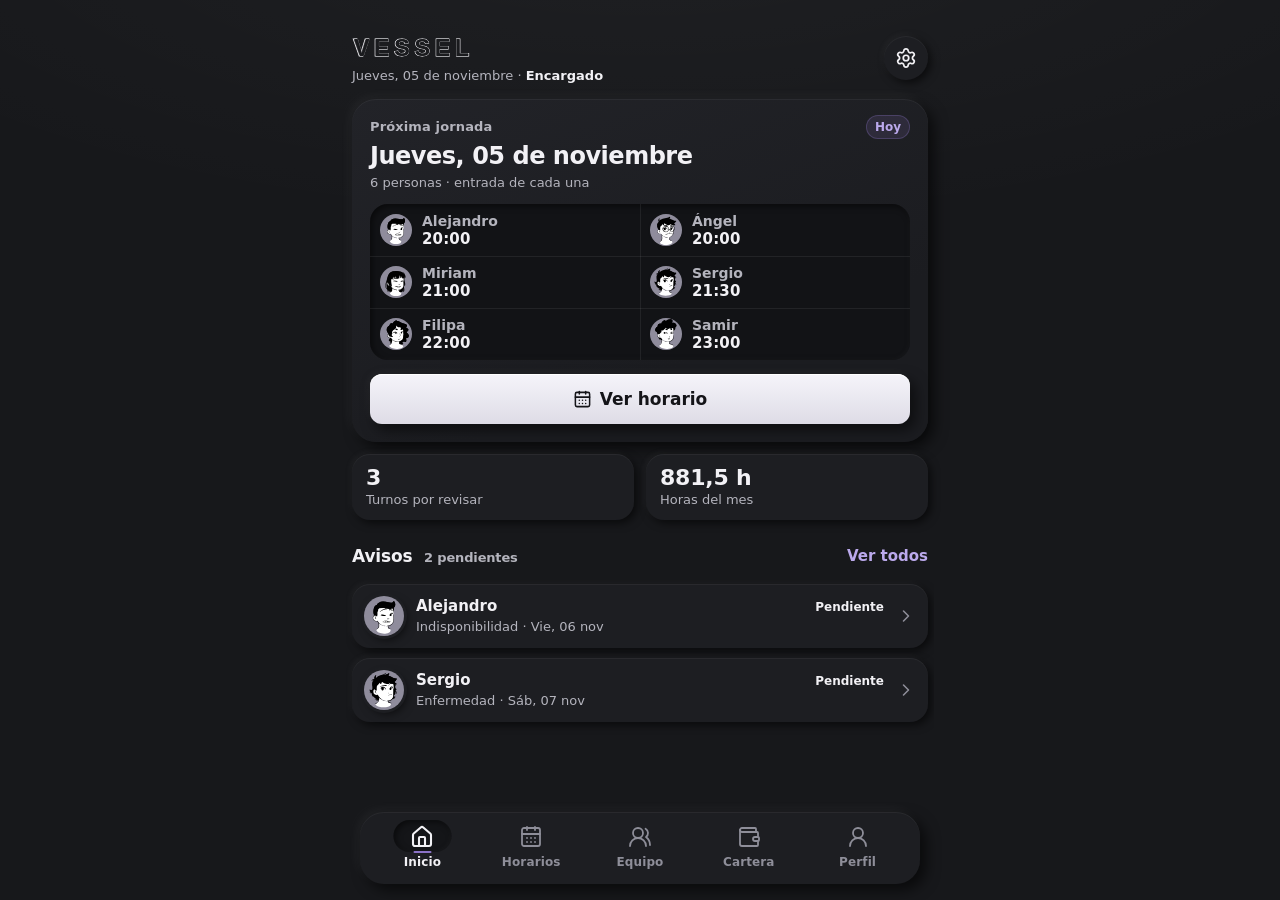
==== commit 9939c508: "Inicio sin desplazamiento - La pantalla de inicio cabe entera de 320 × 568 a escritorio. - Equipo de" ====
--- a/index.html
+++ b/index.html
@@ -537,6 +537,8 @@
         };
         screen.innerHTML = `<section class="page page-${view}" aria-label="${{ home: "Inicio", schedule: "Horarios", team: "Equipo", detail: "Ficha del trabajador", wallet: "Cartera", profile: "Perfil personal" }[view]}">${renderers[view]()}</section>`;
         viewport.scrollTop = keepScroll ? y : 0;
+        if (view === "home") fitHome();
+        else viewport.classList.remove("is-fixed");
         /* Transiciones breves: cambio de sección, cambio de día y elementos recién añadidos. */
         if (lastView !== null && view !== lastView) screen.firstElementChild.classList.add("page-enter");
         else if (view === "schedule" && lastDate && selectedDate !== lastDate)
@@ -581,6 +583,18 @@
         );
         return rows.length ? rows.map((s) => s.date).sort()[0] : null;
       }
+      /* Avisos visibles para el rol, ordenados por estado y fecha de envío. */
+      function sortedNotices() {
+        const rank = { Pendiente: 0, Revisado: 1, Resuelto: 2 };
+        return db.notices
+          .filter((n) => sessionRole !== "worker" || n.employeeId === "alejandro")
+          .sort((a, b) => rank[a.status] - rank[b.status] || b.sentAt.localeCompare(a.sentAt));
+      }
+      function noticeCard(n) {
+        const p = employee(n.employeeId);
+        return `<button class="notice-card ${n.status === "Resuelto" ? "is-resolved" : ""}" data-action="notice" data-id="${n.id}">${avatar(p)}<span class="person-text"><span class="person-name">${esc(p.name)}</span><span class="notice-message">${esc(n.message)}</span><span class="notice-meta">${noticeStatus(n)}<span>${esc(n.reason)} · ${dayLabel(n.date)}</span></span></span>${icon("chevron", "chev")}</button>`;
+      }
+      /* Inicio cabe en una pantalla: el encargado ve quién entra y a qué hora; el trabajador, su turno. */
       function homeView() {
         const worker = sessionRole === "worker",
           next = upcoming(),
@@ -591,47 +605,71 @@
           last = rows.slice().sort((a, b) => b.endAt.localeCompare(a.endAt))[0],
           endsNextDay = last && iso(new Date(last.endAt)) !== next,
           dayHours = rows.reduce((a, s) => a + duration(s), 0),
-          conflicts = canEdit() ? upcomingConflicts() : [];
-        let notices = db.notices.filter((n) => !worker || n.employeeId === "alejandro");
-        const rank = { Pendiente: 0, Revisado: 1, Resuelto: 2 };
-        notices.sort((a, b) => rank[a.status] - rank[b.status] || b.sentAt.localeCompare(a.sentAt));
-        const resolved = notices.filter((n) => n.status === "Resuelto").length,
-          visible = showResolved ? notices : notices.filter((n) => n.status !== "Resuelto"),
-          pending = notices.filter((n) => n.status === "Pendiente").length;
-        /* Jerarquía: marca y fecha → próxima jornada con su acción → equipo asignado → avisos. */
+          conflicts = canEdit() ? upcomingConflicts() : [],
+          open = sortedNotices().filter((n) => n.status !== "Resuelto"),
+          pending = open.filter((n) => n.status === "Pendiente").length;
         const ordered = rows
             .slice()
             .sort((a, b) => a.startAt.localeCompare(b.startAt) || employee(a.employeeId).name.localeCompare(employee(b.employeeId).name)),
-          roster = ordered
-            .slice(0, 8)
-            .map((s) => {
-              const p = employee(s.employeeId);
-              return `<li>${avatar(p, "xs")}<span class="roster-name">${esc(p.name)}</span><span class="roster-time">${s.start}</span></li>`;
-            })
-            .join("");
+          shown = ordered.length > 6 ? ordered.slice(0, 5) : ordered,
+          roster =
+            shown
+              .map((s) => {
+                const p = employee(s.employeeId);
+                return `<li>${avatar(p, "xs")}<span class="roster-text"><span class="roster-name">${esc(p.name)}</span><span class="roster-time">${s.start}</span></span></li>`;
+              })
+              .join("") + (ordered.length > 6 ? `<li class="roster-rest">y ${ordered.length - 5} más</li>` : "");
         const hero = next
           ? `<section class="hero" aria-labelledby="hero-title"><div class="hero-top"><p class="eyebrow">${worker ? "Tu próximo turno" : "Próxima jornada"}</p>${next === DEMO_DAY ? '<span class="tag tag-accent">Hoy</span>' : ""}</div><h2 class="hero-date" id="hero-title">${dayLabel(next, true)}</h2>${
-            worker
-              ? `<p class="hero-time">${first}–${last.end}${endsNextDay ? '<span class="next-day" title="Termina al día siguiente">+1</span>' : ""}</p><p class="hero-sub">${fmt(dayHours)} h previstas</p>`
-              : `<p class="hero-sub">${count} ${count === 1 ? "persona" : "personas"} · ${fmt(dayHours)} h previstas</p><div class="roster-head" aria-hidden="true"><span>Equipo</span><span>Entrada</span></div><ul class="roster" aria-label="Equipo y hora de entrada">${roster}</ul>${ordered.length > 8 ? `<p class="roster-more">y ${ordered.length - 8} más</p>` : ""}`
-          }<button class="primary block" data-action="upcoming">${icon("schedule")} ${worker ? "Ver mi horario" : "Ver horario"}</button></section>`
-          : `<section class="hero"><p class="eyebrow">${worker ? "Tus turnos" : "Próxima jornada"}</p><h2 class="hero-date">Sin jornadas programadas</h2><p class="hero-empty">${canEdit() ? "Planifica una fecha desde Horarios." : "Cuando te asignen un turno aparecerá aquí."}</p><button class="primary block" data-action="nav" data-view="schedule">${icon("schedule")} Ir a Horarios</button></section>`;
-        return `<header class="home-head"><button class="icon-button home-options" data-action="session" aria-label="Opciones del prototipo">${icon("settings")}</button><svg class="wordmark" viewBox="0 0 191 40" role="img" aria-label="VESSEL"><text x="4" y="31">VESSEL</text><text x="4" y="31" style="stroke-width:.35;fill:#1a1b1e;transform:translate(.25px,.25px) scale(.99);transform-origin:center">VESSEL</text></svg><p class="home-date">${dayLabel(DEMO_DAY, true)}</p><p class="role-line">Vista de ${esc(sessionRole === "worker" ? "trabajador · Alejandro" : ROLE_LABEL[sessionRole].toLowerCase())}</p></header>
+              worker
+                ? `<p class="hero-time">${first}–${last.end}${endsNextDay ? '<span class="next-day" title="Termina al día siguiente">+1</span>' : ""}</p><p class="hero-sub">${fmt(dayHours)} h previstas</p>`
+                : `<p class="hero-sub">${count} ${count === 1 ? "persona" : "personas"} · entrada de cada una</p><ul class="roster" aria-label="Equipo y hora de entrada">${roster}</ul>`
+            }<button class="primary block" data-action="upcoming">${icon("schedule")} ${worker ? "Ver mi horario" : "Ver horario"}</button></section>`
+          : `<section class="hero"><p class="eyebrow">${worker ? "Tus turnos" : "Próxima jornada"}</p><h2 class="hero-date">Sin jornadas programadas</h2><p class="hero-sub">${canEdit() ? "Planifica una fecha desde Horarios." : "Cuando te asignen un turno aparecerá aquí."}</p><button class="primary block" data-action="nav" data-view="schedule">${icon("schedule")} Ir a Horarios</button></section>`;
+        const hoursTile = `<button class="tile" data-action="nav" data-view="${canMoney() ? "wallet" : "profile"}"><strong class="tile-value">${fmt(total.total)} h</strong><span class="tile-label">${worker ? "Tus horas del mes" : "Horas del mes"}</span></button>`,
+          conflictTile = conflicts.length
+            ? `<button class="tile" data-action="conflicts"><strong class="tile-value">${conflicts.length}</strong><span class="tile-label">${conflicts.length === 1 ? "Turno por revisar" : "Turnos por revisar"}</span></button>`
+            : "";
+        return `<header class="home-head"><div><svg class="wordmark" viewBox="0 0 191 40" role="img" aria-label="VESSEL"><text x="4" y="31">VESSEL</text><text x="4" y="31" style="stroke-width:.35;fill:#1a1b1e;transform:translate(.25px,.25px) scale(.99);transform-origin:center">VESSEL</text></svg><p class="home-date">${dayLabel(DEMO_DAY, true)} · <span>${esc(sessionRole === "worker" ? "Alejandro" : ROLE_LABEL[sessionRole])}</span></p></div><button class="icon-button home-options" data-action="session" aria-label="Opciones del prototipo">${icon("settings")}</button></header>
         ${hero}
-        ${conflicts.length ? `<button class="conflict-banner" data-action="conflicts"><span class="count-badge">${conflicts.length}</span><span><strong>${conflicts.length === 1 ? "Turno por revisar" : "Turnos por revisar"}</strong><small>Personas asignadas que han avisado o no suelen estar disponibles</small></span>${icon("chevron", "chev")}</button>` : ""}
-        <button class="list-link" data-action="nav" data-view="${canMoney() ? "wallet" : "profile"}"><span class="list-link-text"><span>${worker ? "Tus horas previstas" : "Total horas previstas"}</span><small>Noviembre 2026</small></span><strong class="list-link-value">${fmt(total.total)} h</strong>${icon("chevron", "chev")}</button>
-        <div class="section-heading"><h2>Avisos</h2><small>${pending ? `${pending} ${pending === 1 ? "pendiente" : "pendientes"}` : "Sin pendientes"}</small></div>
-        <div class="stack">${
-          visible.length
-            ? visible
+        <div class="tiles ${conflictTile ? "" : "single"}">${conflictTile}${hoursTile}</div>
+        <section class="home-notices" aria-labelledby="notices-title"><div class="section-heading"><h2 id="notices-title">Avisos${pending ? ` <span class="heading-count">${pending} ${pending === 1 ? "pendiente" : "pendientes"}</span>` : ""}</h2><button class="text-button" data-action="all-notices" id="all-notices">Ver todos</button></div>
+        <div class="notice-rows" id="notice-rows">${
+          open.length
+            ? open
                 .map((n) => {
                   const p = employee(n.employeeId);
-                  return `<button class="notice-card ${n.status === "Resuelto" ? "is-resolved" : ""}" data-action="notice" data-id="${n.id}">${avatar(p)}<span class="person-text"><span class="person-name">${esc(p.name)}</span><span class="notice-message">${esc(n.message)}</span><span class="notice-meta">${noticeStatus(n)}<span>${esc(n.reason)} · ${dayLabel(n.date)}</span></span></span>${icon("chevron", "chev")}</button>`;
+                  return `<button class="notice-row" data-action="notice" data-id="${n.id}">${avatar(p, "sm")}<span class="person-text"><span class="notice-row-top"><span class="person-name">${esc(p.name)}</span>${noticeStatus(n)}</span><span class="person-sub">${esc(n.reason)} · ${dayLabel(n.date)}</span></span>${icon("chevron", "chev")}</button>`;
                 })
                 .join("")
             : `<p class="empty-line">${icon("check")} No hay avisos abiertos.</p>`
-        }</div>
-        ${resolved ? `<div class="home-actions"><button class="text-button" data-action="toggle-resolved" aria-expanded="${showResolved}">${showResolved ? "Ocultar resueltos" : `Mostrar resueltos (${resolved})`}</button></div>` : ""}`;
+        }</div></section>`;
+      }
+      /* Muestra solo los avisos que caben; el resto queda a un toque en «Ver todos».
+         Si ni siquiera cabe lo esencial (pantallas muy bajas), se permite desplazar. */
+      function fitHome() {
+        const list = $("#notice-rows");
+        viewport.classList.add("is-fixed");
+        if (!list) return;
+        const rows = Array.from(list.querySelectorAll(".notice-row"));
+        rows.forEach((r) => (r.hidden = false));
+        const limit = list.getBoundingClientRect().bottom;
+        let hidden = 0;
+        rows.forEach((r) => {
+          if (r.getBoundingClientRect().bottom > limit + 0.5) {
+            r.hidden = true;
+            hidden++;
+          }
+        });
+        const all = $("#all-notices"),
+          total = sortedNotices().length,
+          page = screen.firstElementChild;
+        if (page.scrollHeight > page.clientHeight + 1) {
+          rows.forEach((r) => (r.hidden = false));
+          viewport.classList.remove("is-fixed");
+          hidden = 0;
+        }
+        if (all) all.textContent = hidden ? `Ver todos (${total})` : "Ver todos";
       }
       function scheduleRows() {
         return (draft || db.shifts.filter((s) => s.date === selectedDate)).filter(
@@ -969,6 +1007,12 @@
               ? `${open ? `<form id="notice-review" data-guard><label class="field-label">Respuesta para ${esc(p.name)} (opcional)<textarea name="reply" id="notice-reply" maxlength="500" rows="2" placeholder="La verá en su aviso">${esc(n.reply || "")}</textarea></label></form>` : ""}<div class="action-row"><button class="secondary" data-action="notice-status" data-id="${n.id}" data-status="Revisado" ${n.status !== "Pendiente" ? "disabled" : ""}>Marcar revisado</button><button class="primary" data-action="notice-status" data-id="${n.id}" data-status="Resuelto" ${n.status === "Resuelto" ? "disabled" : ""}>Resolver aviso</button></div>`
               : ""
           }`;
+        } else if (m.kind === "notices") {
+          const list = sortedNotices(),
+            resolved = list.filter((n) => n.status === "Resuelto").length,
+            visible = showResolved ? list : list.filter((n) => n.status !== "Resuelto");
+          title = "Avisos";
+          body = `<div class="stack">${visible.map(noticeCard).join("") || `<p class="empty-line">${icon("check")} No hay avisos abiertos.</p>`}</div>${resolved ? `<div class="home-actions"><button class="text-button" data-action="toggle-resolved" aria-expanded="${showResolved}">${showResolved ? "Ocultar resueltos" : `Mostrar resueltos (${resolved})`}</button></div>` : ""}`;
         } else if (m.kind === "conflicts") {
           const list = upcomingConflicts();
           title = "Turnos por revisar";
@@ -1234,9 +1278,12 @@
           if (canEdit()) openModal("history");
         } else if (a === "conflicts") {
           if (canEdit()) openModal("conflicts");
+        } else if (a === "all-notices") {
+          openModal("notices");
         } else if (a === "toggle-resolved") {
           showResolved = !showResolved;
-          render(true);
+          if (modal?.kind === "notices") drawModal();
+          else render(true);
         } else if (a === "time-preset") {
           const input = b.closest("form")?.elements[b.dataset.field];
           if (!input) return;
--- a/css/vessel.css
+++ b/css/vessel.css
@@ -1087,22 +1087,34 @@
 
 /* 5 · Pantallas ------------------------------------------------------------- */
 
-/* Inicio */
+/* Inicio: cabe en una pantalla. */
+.viewport.is-fixed {
+  overflow: hidden;
+}
+.viewport.is-fixed #screen {
+  height: 100%;
+}
+.viewport.is-fixed .page-home {
+  height: 100%;
+  display: flex;
+  flex-direction: column;
+}
+.page-home {
+  padding-top: 14px;
+  padding-bottom: 14px;
+}
 .home-head {
-  position: relative;
-  padding: 6px 0 var(--v-s5);
-  text-align: center;
-}
-.home-options {
-  position: absolute;
-  right: 0;
-  top: 0;
+  display: flex;
+  align-items: center;
+  justify-content: space-between;
+  gap: var(--v-s3);
+  padding-bottom: 14px;
 }
 .wordmark {
   display: block;
-  width: 176px;
-  height: 37px;
-  margin: 4px auto 10px;
+  width: 146px;
+  height: 31px;
+  margin: 0 0 4px -2px;
   overflow: visible;
 }
 .wordmark text {
@@ -1116,27 +1128,16 @@
   paint-order: stroke;
 }
 .home-date {
-  font-size: var(--v-fs-md);
-  color: var(--v-muted);
-}
-.role-line {
-  display: inline-flex;
-  align-items: center;
-  gap: 6px;
-  margin-top: 6px;
-  font-size: var(--v-fs-xs);
+  font-size: var(--v-fs-sm);
+  color: var(--v-muted);
+}
+.home-date span {
+  color: var(--v-text);
   font-weight: var(--font-weight-6);
-  color: var(--v-faint);
-}
-.role-line::before {
-  content: "";
-  width: 6px;
-  height: 6px;
-  border-radius: 50%;
-  background: var(--v-accent);
 }
 .hero {
-  padding: var(--v-s5);
+  flex: none;
+  padding: var(--v-s4) 18px 18px;
   border-radius: var(--v-radius-lg);
   background: linear-gradient(160deg, #222328, #1b1c20 70%);
   box-shadow: var(--v-raised);
@@ -1148,8 +1149,8 @@
   gap: var(--v-s2);
 }
 .hero-date {
-  margin-top: 6px;
-  font-size: 26px;
+  margin-top: 4px;
+  font-size: 24px;
   line-height: 1.15;
   font-weight: var(--font-weight-8);
   letter-spacing: -0.02em;
@@ -1162,142 +1163,172 @@
   line-height: 1;
 }
 .hero-sub {
-  margin-top: 6px;
-  font-size: var(--v-fs-md);
-  color: var(--v-muted);
-}
-.roster-head {
-  display: flex;
-  justify-content: space-between;
-  margin: var(--v-s5) 4px var(--v-s2);
-  font-size: var(--v-fs-xs);
-  font-weight: var(--font-weight-7);
-  color: var(--v-faint);
-  letter-spacing: 0.02em;
+  margin-top: 4px;
+  font-size: var(--v-fs-sm);
+  color: var(--v-muted);
 }
 .roster {
+  display: grid;
+  grid-template-columns: repeat(2, minmax(0, 1fr));
   list-style: none;
-  margin: 0;
-  padding: 4px 0;
+  margin: var(--v-s3) 0 0;
+  padding: 0;
   border-radius: var(--v-radius);
   background: var(--v-inset);
   box-shadow: var(--v-sunken);
+  overflow: hidden;
 }
 .roster li {
   display: flex;
   align-items: center;
-  gap: var(--v-s3);
-  min-height: 48px;
-  padding: 0 var(--v-s4) 0 var(--v-s3);
-}
-.roster li + li {
+  gap: 10px;
+  min-width: 0;
+  min-height: 52px;
+  padding: 0 10px;
+}
+.roster li:nth-child(n + 3) {
   box-shadow: inset 0 1px 0 var(--v-line);
 }
-.roster-name {
+.roster li:nth-child(even) {
+  box-shadow: inset 1px 0 0 var(--v-line);
+}
+.roster li:nth-child(even):nth-child(n + 3) {
+  box-shadow:
+    inset 1px 0 0 var(--v-line),
+    inset 0 1px 0 var(--v-line);
+}
+.roster .avatar {
+  box-shadow: 0 0 0 2px var(--v-inset);
+}
+.roster-text {
+  display: grid;
   flex: 1;
   min-width: 0;
+  line-height: 1.2;
+}
+.roster-name {
   overflow: hidden;
   text-overflow: ellipsis;
   white-space: nowrap;
+  font-size: 14px;
+  font-weight: var(--font-weight-6);
+  color: var(--v-muted);
+}
+.roster-time {
   font-size: var(--v-fs-md);
+  font-weight: var(--font-weight-8);
+  letter-spacing: 0.01em;
+}
+li.roster-rest {
+  justify-content: center;
+  font-size: var(--v-fs-sm);
+  color: var(--v-muted);
+}
+.hero .primary {
+  margin-top: 14px;
+  min-height: 50px;
+  font-size: var(--v-fs-lg);
+}
+.tiles {
+  flex: none;
+  display: grid;
+  grid-template-columns: repeat(2, minmax(0, 1fr));
+  gap: var(--v-s3);
+  margin-top: var(--v-s3);
+}
+.tiles.single {
+  grid-template-columns: minmax(0, 1fr);
+}
+.tile {
+  display: grid;
+  align-content: center;
+  gap: 1px;
+  min-height: 66px;
+  padding: 10px 14px;
+  border-radius: var(--v-radius);
+  background: var(--v-surface);
+  box-shadow: var(--v-raised-sm);
+  text-align: left;
+  transition:
+    transform var(--v-dur-press) var(--v-ease-out),
+    box-shadow var(--v-dur-fast);
+}
+.tile:active {
+  transform: scale(0.98);
+  box-shadow: var(--v-pressed);
+}
+.tile-value {
+  font-size: 22px;
+  line-height: 1.1;
+  font-weight: var(--font-weight-8);
+  letter-spacing: -0.01em;
+}
+.tile-label {
+  font-size: var(--v-fs-sm);
+  color: var(--v-muted);
+}
+.home-notices {
+  display: flex;
+  flex-direction: column;
+  flex: 1;
+  min-height: 0;
+}
+.page-home .section-heading {
+  align-items: center;
+  margin: 14px 0 6px;
+}
+.page-home .section-heading .text-button {
+  margin-right: -8px;
+}
+.heading-count {
+  margin-left: 6px;
+  font-size: var(--v-fs-sm);
   font-weight: var(--font-weight-6);
-}
-.roster-time {
-  font-size: var(--v-fs-lg);
-  font-weight: var(--font-weight-7);
-  letter-spacing: 0.01em;
-}
-.roster-more {
-  margin-top: var(--v-s2);
-  font-size: var(--v-fs-sm);
-  color: var(--v-muted);
-  text-align: center;
-}
-.roster .avatar {
-  box-shadow: 0 0 0 2px var(--v-inset);
-}
-.hero .primary {
-  margin-top: var(--v-s5);
-  min-height: 54px;
-  font-size: var(--v-fs-lg);
-}
-.hero-empty {
-  margin-top: var(--v-s2);
-  color: var(--v-muted);
-}
-.conflict-banner {
+  color: var(--v-muted);
+}
+.notice-rows {
+  flex: 1;
+  min-height: 0;
+  display: grid;
+  align-content: start;
+  gap: 10px;
+  padding: 4px 6px 12px;
+  margin: -4px -6px 0;
+  overflow: hidden;
+}
+.notice-row {
   display: flex;
   align-items: center;
   gap: var(--v-s3);
   width: 100%;
   min-height: 64px;
-  margin-top: var(--v-s4);
-  padding: var(--v-s3) var(--v-s3) var(--v-s3) var(--v-s4);
+  padding: 10px var(--v-s3) 10px 12px;
   border-radius: var(--v-radius);
-  text-align: left;
   background: var(--v-surface);
   box-shadow: var(--v-raised-sm);
-  transition: transform var(--v-dur-press) var(--v-ease-out), box-shadow var(--v-dur-fast);
-}
-.conflict-banner:active {
+  text-align: left;
+  transition:
+    transform var(--v-dur-press) var(--v-ease-out),
+    box-shadow var(--v-dur-fast);
+}
+.notice-row[hidden] {
+  display: none;
+}
+.notice-row:active {
   transform: scale(0.985);
   box-shadow: var(--v-pressed);
 }
-.count-badge {
-  display: grid;
-  place-items: center;
-  width: 40px;
-  height: 40px;
-  flex: none;
-  border-radius: 50%;
-  background: var(--v-inset);
-  box-shadow: var(--v-sunken);
-  font-size: var(--v-fs-lg);
-  font-weight: var(--font-weight-8);
-}
-.conflict-banner > span:not(.count-badge) {
-  display: grid;
-  gap: 2px;
-  flex: 1;
+.notice-row-top {
+  display: flex;
+  align-items: baseline;
+  justify-content: space-between;
+  gap: var(--v-s2);
   min-width: 0;
 }
-.conflict-banner strong {
+.notice-row .person-name {
   font-size: var(--v-fs-md);
-}
-.conflict-banner small {
-  color: var(--v-muted);
-  font-size: var(--v-fs-sm);
-}
-.list-link {
-  display: flex;
-  align-items: center;
-  gap: var(--v-s3);
-  width: 100%;
-  min-height: 64px;
-  margin-top: var(--v-s3);
-  padding: var(--v-s3) var(--v-s3) var(--v-s3) var(--v-s4);
-  border-radius: var(--v-radius);
-  text-align: left;
-  background: rgb(255 255 255 / 0.028);
-  box-shadow: inset 0 0 0 1px var(--v-line);
-  transition: background-color var(--v-dur-fast);
-}
-.list-link:active {
-  background: rgb(0 0 0 / 0.3);
-}
-.list-link-text {
-  display: grid;
-  gap: 1px;
-  flex: 1;
-  min-width: 0;
-}
-.list-link-text small {
-  color: var(--v-faint);
-  font-size: var(--v-fs-sm);
-}
-.list-link-value {
-  font-size: var(--v-fs-xl);
-  font-weight: var(--font-weight-8);
+  overflow: hidden;
+  text-overflow: ellipsis;
   white-space: nowrap;
 }
 .home-actions {
@@ -2514,10 +2545,22 @@
     font-size: 26px;
   }
   .hero {
-    padding: var(--v-s4);
+    padding: 14px;
+  }
+  .hero-date {
+    font-size: 21px;
   }
   .hero-time {
     font-size: 30px;
+  }
+  .roster .avatar {
+    display: none;
+  }
+  .roster li {
+    padding: 0 10px;
+  }
+  .roster-name {
+    font-size: var(--v-fs-sm);
   }
   .total-amount {
     font-size: 38px;
@@ -2565,3 +2608,86 @@
     scroll-behavior: auto !important;
   }
 }
+
+/* Inicio en pantallas bajas: se compacta para seguir cabiendo sin desplazamiento. */
+@media (max-height: 720px) {
+  .page-home {
+    padding-top: 10px;
+    padding-bottom: 10px;
+  }
+  .home-head {
+    padding-bottom: 10px;
+  }
+  .home-head .wordmark {
+    width: 116px;
+    height: 25px;
+    margin-bottom: 2px;
+  }
+  .page-home .hero {
+    padding: 12px 14px 14px;
+  }
+  .page-home .hero-date {
+    font-size: 20px;
+  }
+  .page-home .hero-time {
+    margin-top: 8px;
+    font-size: 30px;
+  }
+  .roster {
+    margin-top: 10px;
+  }
+  .roster li {
+    min-height: 44px;
+  }
+  .roster .avatar {
+    width: 26px;
+    height: 26px;
+  }
+  .page-home .hero .primary {
+    margin-top: 10px;
+    min-height: 46px;
+    font-size: var(--v-fs-md);
+  }
+  .tiles {
+    margin-top: 10px;
+  }
+  .tile {
+    min-height: 54px;
+    padding: 8px 12px;
+  }
+  .tile-value {
+    font-size: 19px;
+  }
+  .page-home .section-heading {
+    margin: 10px 0 2px;
+  }
+  .page-home .section-heading .text-button {
+    min-height: 38px;
+  }
+  .notice-row {
+    min-height: 54px;
+    padding-top: 7px;
+    padding-bottom: 7px;
+  }
+  .notice-row .avatar {
+    width: 34px;
+    height: 34px;
+  }
+}
+@media (max-height: 600px) {
+  .home-head .wordmark {
+    display: none;
+  }
+  .home-date {
+    font-size: var(--v-fs-md);
+  }
+  .page-home .hero-sub {
+    display: none;
+  }
+  .roster li {
+    min-height: 40px;
+  }
+  .tile {
+    min-height: 50px;
+  }
+}
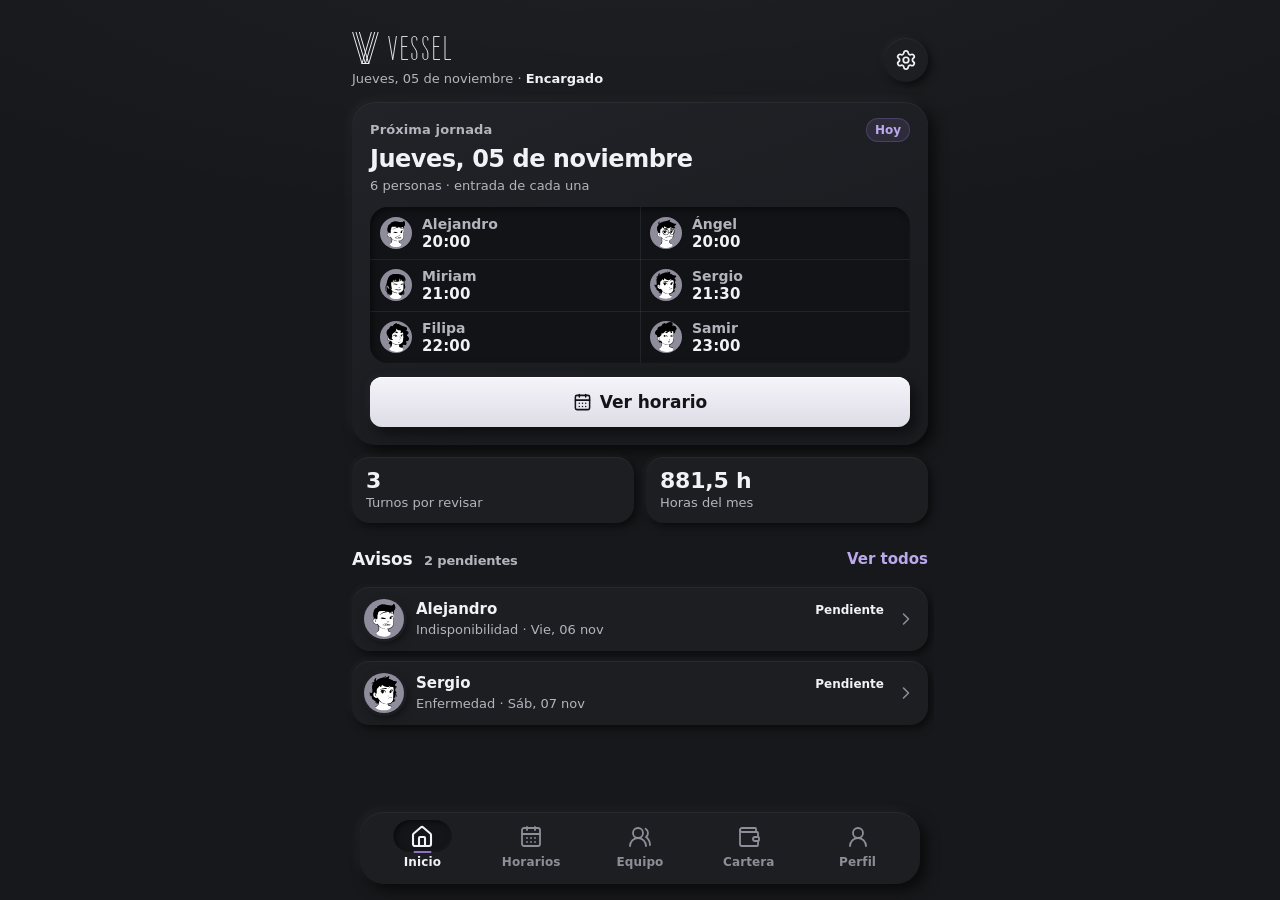
==== commit 0a115d4d: "Logo de VESSEL Club, intro de marca y microanimaciones - Logo redibujado en vectorial (assets/brand/" ====
--- a/index.html
+++ b/index.html
@@ -9,11 +9,68 @@
       content="VESSEL · Prototipo interactivo de horarios, equipo y remuneraciones previstas."
     />
     <title>VESSEL · Horarios y equipo</title>
-    <link rel="icon" href="data:image/svg+xml,%3Csvg xmlns='http://www.w3.org/2000/svg' viewBox='0 0 32 32'%3E%3Crect width='32' height='32' rx='8' fill='%2317181b'/%3E%3Cpath d='M9 9l7 15 7-15' fill='none' stroke='%23f2f1f5' stroke-width='2.4' stroke-linecap='round' stroke-linejoin='round'/%3E%3C/svg%3E" />
+    <link rel="icon" type="image/svg+xml" href="assets/brand/favicon.svg" />
+    <!-- Intro de marca: se decide antes del primer pintado para que nunca parpadee al saltarla. -->
+    <script>
+      (function () {
+        var seen = false;
+        try { seen = sessionStorage.getItem("vessel-intro-seen") === "1"; } catch (e) {}
+        if (/[?&]intro=0(&|$)/.test(location.search)) seen = true;
+        if (/[?&]intro=(1|debug)(&|$)/.test(location.search)) seen = false;
+        document.documentElement.classList.add(seen ? "no-intro" : "intro-active");
+      })();
+    </script>
+    <style>
+      /* Estilos críticos de la intro, en línea para que el logo se dibuje en el primer pintado. */
+      .intro { display: none; }
+      .intro-active .intro { position: fixed; inset: 0; z-index: 100; display: grid; place-items: center; }
+      .intro-veil { position: absolute; inset: 0; background: #0e0f12; }
+      .intro.is-opening .intro-veil {
+        -webkit-mask: radial-gradient(circle var(--hr, 0px) at var(--hx, 50%) var(--hy, 50%), transparent calc(100% - 1.5px), #000 100%);
+        mask: radial-gradient(circle var(--hr, 0px) at var(--hx, 50%) var(--hy, 50%), transparent calc(100% - 1.5px), #000 100%);
+      }
+      .intro-logo { position: relative; width: min(58vw, 15rem); aspect-ratio: 271 / 284.6; margin-top: -6vh; }
+      .intro-logo svg { position: absolute; overflow: hidden; }
+      .intro-logo g { fill: none; stroke: #fff; stroke-width: 3.9; stroke-miterlimit: 10; }
+      .intro-emblem { left: 29.889%; top: 0; width: 39.483%; height: 44.975%; }
+      .intro-word { left: 0; top: 51.757%; width: 100%; height: 35.893%; }
+      .intro-club { left: 33.21%; top: 93.324%; width: 32.841%; height: 6.676%; }
+      /* 1. las tres V se trazan como a pulso: baja un brazo, sube el otro */
+      .intro-v { stroke-dasharray: 1; stroke-dashoffset: 1; animation: intro-draw 460ms cubic-bezier(0.33, 0, 0.2, 1) both; animation-delay: calc(40ms + var(--i, 0) * 50ms); }
+      /* 2. el pie de la copa se asienta desde el centro */
+      .intro-foot { transform-box: fill-box; transform-origin: center; transform: scaleX(0); animation: intro-grow 200ms cubic-bezier(0.215, 0.61, 0.355, 1) 470ms both; }
+      /* 3. VESSEL sube letra a letra desde su línea base */
+      .intro-word path { transform-box: fill-box; transform: translateY(104%); animation: intro-rise 360ms cubic-bezier(0.215, 0.61, 0.355, 1) both; animation-delay: calc(180ms + var(--i, 0) * 30ms); }
+      /* 4. CLUB se descubre de izquierda a derecha, como luz a lo largo de un rótulo */
+      .intro-club { clip-path: inset(-20% 100% -20% 0); animation: intro-wipe 320ms cubic-bezier(0.215, 0.61, 0.355, 1) 460ms both; }
+      .intro-rim { position: absolute; inset: 0; width: 100%; height: 100%; pointer-events: none; overflow: visible; }
+      .intro-rim circle { fill: none; stroke: #9a83d4; stroke-width: 1.5; opacity: 0; }
+      .intro-active .home-head .brand { opacity: 0; }
+      @keyframes intro-draw { to { stroke-dashoffset: 0; } }
+      @keyframes intro-grow { to { transform: none; } }
+      @keyframes intro-rise { to { transform: none; } }
+      @keyframes intro-wipe { to { clip-path: inset(-20% 0 -20% 0); } }
+      @media (prefers-reduced-motion: reduce) {
+        .intro-active .intro * { animation: none !important; }
+        .intro-v { stroke-dashoffset: 0; }
+        .intro-foot, .intro-word path { transform: none; }
+        .intro-club { clip-path: none; }
+      }
+    </style>
     <link rel="stylesheet" href="css/open-props.subset.css" />
     <link rel="stylesheet" href="css/vessel.css" />
   </head>
   <body>
+    <!-- Intro de marca (una vez por sesión). Logo: assets/brand/vessel-logo.svg, en tres capas. -->
+    <div class="intro" id="intro" aria-hidden="true">
+      <div class="intro-veil"></div>
+      <svg class="intro-rim" focusable="false"><circle cx="0" cy="0" r="0"/></svg>
+      <div class="intro-logo" id="introLogo">
+        <svg class="intro-emblem" viewBox="142 34 107 128" focusable="false"><g><path class="intro-v" pathLength="1" style="--i:0" d="M143.22 30L182 160.58L220.78 30"/><path class="intro-v" pathLength="1" style="--i:1" d="M156.72 30L195.5 160.58L234.28 30"/><path class="intro-v" pathLength="1" style="--i:2" d="M170.22 30L209 160.58L247.78 30"/><path class="intro-foot" d="M180.04 160.05H210.96"/></g></svg>
+        <svg class="intro-word" viewBox="61 181.3 271 102.15" focusable="false"><g><path style="--i:0" d="M63.6 179.3L81.2 282.25L97.2 179.3"/><path style="--i:1" d="M144.55 183.25H119.6V281.5H146.45M119.6 225.75H142.55"/><path style="--i:2" d="M183.6 200.25V193.75C183.6 187.24 179.61 183.25 173.1 183.25C166.59 183.25 162.6 187.24 162.6 193.75V207.25C162.6 224.25 183.6 236.5 183.6 253.5V271C183.6 277.51 179.61 281.5 173.1 281.5C166.59 281.5 162.6 277.51 162.6 271V254"/><path style="--i:3" d="M230.6 200.25V193.75C230.6 187.24 226.61 183.25 220.1 183.25C213.59 183.25 209.6 187.24 209.6 193.75V207.25C209.6 224.25 230.6 236.5 230.6 253.5V271C230.6 277.51 226.61 281.5 220.1 281.5C213.59 281.5 209.6 277.51 209.6 271V254"/><path style="--i:4" d="M280.55 183.25H255.6V281.5H282.55M255.6 225.75H278.55"/><path style="--i:5" d="M303.6 181.3V281.5H331.55"/></g></svg>
+        <svg class="intro-club" viewBox="151 299.6 89 19" focusable="false"><g><path d="M165.07 304.05A6.55 7.55 0 1 0 165.07 314.15"/><path d="M179.65 299.6V316.65H190.6"/><path d="M201.3 299.6V310.45A5.6 6.2 0 0 0 212.5 310.45V299.6"/><path d="M226.7 301.55H232.4A3.95 3.47 0 0 1 232.4 308.5H226.7M226.7 308.5H232.9A4.6 4.08 0 0 1 232.9 316.65H226.7M226.7 299.6V318.6"/></g></svg>
+      </div>
+    </div>
     <div class="app" id="app">
       <main class="viewport" id="viewport" tabindex="-1"><div id="screen"></div></main>
       <nav class="dock" id="nav" aria-label="Navegación principal"></nav>
@@ -291,7 +348,10 @@
       let lastView = null,
         lastDate = null,
         enterIds = new Set(),
-        walletFrom = null;
+        walletFrom = null,
+        tickMemory = new Map(),
+        skipEnter = false,
+        teamScroll = 0;
       const screen = $("#screen"),
         viewport = $("#viewport"),
         modalRoot = $("#modal-root");
@@ -540,23 +600,48 @@
         if (view === "home") fitHome();
         else viewport.classList.remove("is-fixed");
         /* Transiciones breves: cambio de sección, cambio de día y elementos recién añadidos. */
-        if (lastView !== null && view !== lastView) screen.firstElementChild.classList.add("page-enter");
+        if (lastView !== null && view !== lastView && !skipEnter) screen.firstElementChild.classList.add("page-enter");
         else if (view === "schedule" && lastDate && selectedDate !== lastDate)
           $(".day-body")?.classList.add(selectedDate > lastDate ? "day-next" : "day-prev");
         enterIds.forEach((id) => $(`[data-shift="${id}"]`)?.classList.add("item-enter"));
         enterIds.clear();
+        tickNumbers();
         if (view === "wallet" && walletFrom !== null) countUp($("#wallet-total"), walletFrom, stats().money);
+        else if (view === "wallet" && lastView !== "wallet") firstWalletCount();
         walletFrom = null;
         lastView = view;
         lastDate = selectedDate;
       }
-      /* Las cifras se animan solo al cambiar de periodo; el valor final siempre es el exacto. */
-      function countUp(el, from, to) {
+      /* Cifras con «tic»: si un contador cambia respecto a la última vez que se mostró en el mismo
+         contexto (data-tick), entra deslizándose hacia arriba si sube y hacia abajo si baja. */
+      function tickNumbers() {
+        const num = (s) => parseFloat(s.replace(/\./g, "").replace(",", "."));
+        $$("[data-tick]").forEach((el) => {
+          const key = el.dataset.tick,
+            value = el.textContent,
+            prev = tickMemory.get(key);
+          tickMemory.set(key, value);
+          if (prev === undefined || prev === value || !motionOK()) return;
+          el.classList.add(num(value) > num(prev) ? "tick-up" : "tick-down");
+        });
+      }
+      /* La primera vez que se entra en Cartera en cada sesión, el total sube desde 0 en un segundo. */
+      function firstWalletCount() {
+        const el = $("#wallet-total");
+        if (!el || !motionOK()) return;
+        try {
+          if (sessionStorage.getItem("vessel-wallet-counted") === "1") return;
+          sessionStorage.setItem("vessel-wallet-counted", "1");
+        } catch (e) {}
+        countUp(el, 0, stats().money, 1000);
+      }
+      /* Las cifras suben al cambiar de periodo y al entrar por primera vez; el valor final siempre es el exacto. */
+      function countUp(el, from, to, dur = 320) {
         if (!el || from === to || !motionOK()) return;
-        const t0 = performance.now(),
-          dur = 320;
+        const t0 = performance.now();
+        el.textContent = euro(from);
         const step = (t) => {
-          const k = Math.min(1, (t - t0) / dur),
+          const k = Math.min(1, Math.max(0, (t - t0) / dur)),
             e = 1 - Math.pow(1 - k, 3);
           el.textContent = euro(k < 1 ? Math.round(from + (to - from) * e) : to);
           if (k < 1 && el.isConnected) requestAnimationFrame(step);
@@ -594,6 +679,9 @@
         const p = employee(n.employeeId);
         return `<button class="notice-card ${n.status === "Resuelto" ? "is-resolved" : ""}" data-action="notice" data-id="${n.id}">${avatar(p)}<span class="person-text"><span class="person-name">${esc(p.name)}</span><span class="notice-message">${esc(n.message)}</span><span class="notice-meta">${noticeStatus(n)}<span>${esc(n.reason)} · ${dayLabel(n.date)}</span></span></span>${icon("chevron", "chev")}</button>`;
       }
+      /* Logo VESSEL (assets/brand/vessel-logo.svg): emblema y palabra, mismas medidas que la intro. */
+      const BRAND_EMBLEM = `<svg class="brand-emblem" viewBox="142 34 107 128" aria-hidden="true" focusable="false"><g><path d="M143.22 30L182 160.58L220.78 30"/><path d="M156.72 30L195.5 160.58L234.28 30"/><path d="M170.22 30L209 160.58L247.78 30"/><path d="M180.04 160.05H210.96"/></g></svg>`,
+        BRAND_WORD = `<svg class="brand-word" viewBox="61 181.3 271 102.15" aria-hidden="true" focusable="false"><g><path d="M63.6 179.3L81.2 282.25L97.2 179.3"/><path d="M144.55 183.25H119.6V281.5H146.45M119.6 225.75H142.55"/><path d="M183.6 200.25V193.75C183.6 187.24 179.61 183.25 173.1 183.25C166.59 183.25 162.6 187.24 162.6 193.75V207.25C162.6 224.25 183.6 236.5 183.6 253.5V271C183.6 277.51 179.61 281.5 173.1 281.5C166.59 281.5 162.6 277.51 162.6 271V254"/><path d="M230.6 200.25V193.75C230.6 187.24 226.61 183.25 220.1 183.25C213.59 183.25 209.6 187.24 209.6 193.75V207.25C209.6 224.25 230.6 236.5 230.6 253.5V271C230.6 277.51 226.61 281.5 220.1 281.5C213.59 281.5 209.6 277.51 209.6 271V254"/><path d="M280.55 183.25H255.6V281.5H282.55M255.6 225.75H278.55"/><path d="M303.6 181.3V281.5H331.55"/></g></svg>`;
       /* Inicio cabe en una pantalla: el encargado ve quién entra y a qué hora; el trabajador, su turno. */
       function homeView() {
         const worker = sessionRole === "worker",
@@ -628,9 +716,9 @@
           : `<section class="hero"><p class="eyebrow">${worker ? "Tus turnos" : "Próxima jornada"}</p><h2 class="hero-date">Sin jornadas programadas</h2><p class="hero-sub">${canEdit() ? "Planifica una fecha desde Horarios." : "Cuando te asignen un turno aparecerá aquí."}</p><button class="primary block" data-action="nav" data-view="schedule">${icon("schedule")} Ir a Horarios</button></section>`;
         const hoursTile = `<button class="tile" data-action="nav" data-view="${canMoney() ? "wallet" : "profile"}"><strong class="tile-value">${fmt(total.total)} h</strong><span class="tile-label">${worker ? "Tus horas del mes" : "Horas del mes"}</span></button>`,
           conflictTile = conflicts.length
-            ? `<button class="tile" data-action="conflicts"><strong class="tile-value">${conflicts.length}</strong><span class="tile-label">${conflicts.length === 1 ? "Turno por revisar" : "Turnos por revisar"}</span></button>`
+            ? `<button class="tile" data-action="conflicts"><strong class="tile-value" data-tick="conflicts-${sessionRole}">${conflicts.length}</strong><span class="tile-label">${conflicts.length === 1 ? "Turno por revisar" : "Turnos por revisar"}</span></button>`
             : "";
-        return `<header class="home-head"><div><svg class="wordmark" viewBox="0 0 191 40" role="img" aria-label="VESSEL"><text x="4" y="31">VESSEL</text><text x="4" y="31" style="stroke-width:.35;fill:#1a1b1e;transform:translate(.25px,.25px) scale(.99);transform-origin:center">VESSEL</text></svg><p class="home-date">${dayLabel(DEMO_DAY, true)} · <span>${esc(sessionRole === "worker" ? "Alejandro" : ROLE_LABEL[sessionRole])}</span></p></div><button class="icon-button home-options" data-action="session" aria-label="Opciones del prototipo">${icon("settings")}</button></header>
+        return `<header class="home-head"><div><p class="brand" role="img" aria-label="VESSEL">${BRAND_EMBLEM}${BRAND_WORD}</p><p class="home-date">${dayLabel(DEMO_DAY, true)} · <span>${esc(sessionRole === "worker" ? "Alejandro" : ROLE_LABEL[sessionRole])}</span></p></div><button class="icon-button home-options" data-action="session" aria-label="Opciones del prototipo">${icon("settings")}</button></header>
         ${hero}
         <div class="tiles ${conflictTile ? "" : "single"}">${conflictTile}${hoursTile}</div>
         <section class="home-notices" aria-labelledby="notices-title"><div class="section-heading"><h2 id="notices-title">Avisos${pending ? ` <span class="heading-count">${pending} ${pending === 1 ? "pendiente" : "pendientes"}</span>` : ""}</h2><button class="text-button" data-action="all-notices" id="all-notices">Ver todos</button></div>
@@ -693,7 +781,7 @@
         return `<header class="page-head"><div><h1>Horarios</h1><p class="subtitle">${draft ? "Editando la jornada" : worker ? "Tus turnos" : "Quién trabaja y a qué hora"}</p></div>${canEdit() && !draft ? `<button class="secondary" data-action="edit-day">${icon("edit")} Editar</button>` : ""}</header>
         <div class="date-row"><button class="icon-button date-step" data-action="day-step" data-step="-1" aria-label="Día anterior">${icon("left")}</button><button class="date-control" data-action="calendar" aria-label="Cambiar fecha. ${dayLabel(selectedDate, true)}">${icon("calendar")}<span>${dayLabel(selectedDate)}</span>${icon("down", "caret")}</button><button class="icon-button date-step" data-action="day-step" data-step="1" aria-label="Día siguiente">${icon("chevron")}</button>${selectedDate !== DEMO_DAY ? `<button class="text-button today-link" data-action="day-today">Hoy</button>` : ""}</div>
         <div class="day-body">
-        <div class="summary-strip"><div class="summary-item"><span class="summary-value">${active}</span><span class="summary-label">Empleados</span></div><div class="summary-item"><span class="summary-value" id="day-count">${rows.length}</span><span class="summary-label">${worker ? "Tus turnos" : "Turnos"}</span></div><div class="summary-item"><span class="summary-value" id="day-hours">${fmt(hours)} h</span><span class="summary-label">Horas previstas</span></div></div>
+        <div class="summary-strip"><div class="summary-item"><span class="summary-value">${active}</span><span class="summary-label">Empleados</span></div><div class="summary-item"><span class="summary-value" id="day-count" data-tick="count-${sessionRole}-${selectedDate}">${rows.length}</span><span class="summary-label">${worker ? "Tus turnos" : "Turnos"}</span></div><div class="summary-item"><span class="summary-value" id="day-hours" data-tick="hours-${sessionRole}-${selectedDate}">${fmt(hours)} h</span><span class="summary-label">Horas previstas</span></div></div>
         ${
           draft
             ? `<div class="draft-bar" role="status"><span class="draft-state"><i aria-hidden="true"></i>${changes ? `Borrador · ${changes} ${changes === 1 ? "cambio sin guardar" : "cambios sin guardar"}` : "Toca un turno para cambiar sus horas"}</span></div>`
@@ -916,8 +1004,22 @@
           })
         ) {
           draft = null;
-          render(true);
-          showToast(`Jornada guardada · ${changes.length} ${changes.length === 1 ? "cambio" : "cambios"}. Horas e importes actualizados.`);
+          const message = `Jornada guardada · ${changes.length} ${changes.length === 1 ? "cambio" : "cambios"}. Horas e importes actualizados.`,
+            button = $('.draft-footer [data-action="save-day"]'),
+            page = screen.firstElementChild;
+          /* Ya está guardado: el botón lo confirma medio segundo antes de salir de la edición. */
+          if (!button || !motionOK()) {
+            render(true);
+            return showToast(message);
+          }
+          button.closest(".draft-footer").classList.add("is-saving");
+          button.classList.add("is-saved");
+          button.innerHTML = `<svg class="icon saved-check" viewBox="0 0 24 24" aria-hidden="true" focusable="false"><path pathLength="1" d="M20 6 9 17l-5-5"/></svg> Guardado`;
+          setTimeout(() => {
+            /* Si entretanto se ha cambiado de sección, esa vista ya está dibujada. */
+            if (screen.firstElementChild === page) render(true);
+            showToast(message);
+          }, 500);
         }
       }
       function openModal(kind, data = {}) {
@@ -1207,6 +1309,60 @@
             : undefined,
         );
       }
+      /* El avatar viaja y cambia de tamaño entre la fila y la ficha (View Transitions).
+         Sin soporte del navegador o con «reducir movimiento», el cambio de pantalla es el de siempre. */
+      function morphAvatar(from, update, findTarget) {
+        if (!document.startViewTransition || !motionOK() || !from || !visible(from)) return update();
+        let to = null;
+        from.style.viewTransitionName = "vessel-avatar";
+        const vt = document.startViewTransition(() => {
+          from.style.viewTransitionName = "";
+          skipEnter = true;
+          try {
+            update();
+          } finally {
+            skipEnter = false;
+          }
+          to = findTarget();
+          if (to && visible(to)) to.style.viewTransitionName = "vessel-avatar";
+        });
+        vt.finished.finally(() => to && (to.style.viewTransitionName = ""));
+      }
+      /* Solo viaja si el avatar se ve dentro de la pantalla de la app. */
+      function visible(el) {
+        const r = el.getBoundingClientRect(),
+          v = viewport.getBoundingClientRect();
+        return r.width > 0 && r.bottom > v.top && r.top < v.bottom;
+      }
+      /* Deslizar el dedo sobre Horarios cambia de día, como las flechas. En edición se desactiva
+         para no cambiar de jornada por accidente; los bordes se dejan a los gestos del sistema. */
+      let swipe = null;
+      viewport.addEventListener(
+        "touchstart",
+        (e) => {
+          swipe = null;
+          if (view !== "schedule" || draft || modal || e.touches.length !== 1 || !e.target.closest(".page-schedule")) return;
+          const t = e.touches[0];
+          if (t.clientX < 24 || t.clientX > innerWidth - 24) return;
+          swipe = { x: t.clientX, y: t.clientY, at: e.timeStamp };
+        },
+        { passive: true },
+      );
+      viewport.addEventListener(
+        "touchend",
+        (e) => {
+          const s = swipe;
+          swipe = null;
+          if (!s || view !== "schedule" || draft || modal) return;
+          const t = e.changedTouches[0],
+            dx = t.clientX - s.x,
+            dy = t.clientY - s.y;
+          if (Math.abs(dx) < 60 || Math.abs(dx) < Math.abs(dy) * 1.8 || e.timeStamp - s.at > 700) return;
+          changeDay(addDay(selectedDate, dx < 0 ? 1 : -1));
+        },
+        { passive: true },
+      );
+      viewport.addEventListener("touchcancel", () => (swipe = null), { passive: true });
       /* Cambiar de jornada nunca debe dejar un borrador asociado a otra fecha. */
       function changeDay(date) {
         if (draft && date !== selectedDate) {
@@ -1254,7 +1410,7 @@
           /* El día elegido se marca un instante antes de cerrar, para que se perciba la selección. */
           if (modal.choosing) return;
           modal.choosing = true;
-          $(".calendar-day.selected").forEach((x) => x.classList.remove("selected"));
+          $$(".calendar-day.selected").forEach((x) => x.classList.remove("selected"));
           b.classList.add("selected");
           const date = b.dataset.date;
           later(130, () => {
@@ -1369,13 +1525,21 @@
           render(true);
         } else if (a === "person") {
           if (!employee(b.dataset.id)) return;
-          selectedEmployee = b.dataset.id;
-          view = "detail";
-          render();
+          const id = b.dataset.id;
+          teamScroll = view === "team" ? viewport.scrollTop : 0;
+          morphAvatar(b.querySelector(".avatar"), () => {
+            selectedEmployee = id;
+            view = "detail";
+            render();
+          }, () => $(".identity .avatar"));
         } else if (a === "back-team") {
-          view = "team";
-          selectedEmployee = null;
-          render();
+          const id = selectedEmployee;
+          morphAvatar($(".identity .avatar"), () => {
+            view = "team";
+            selectedEmployee = null;
+            render();
+            viewport.scrollTop = teamScroll;
+          }, () => $(`#team-list [data-id="${id}"] .avatar`));
         } else if (a === "edit-person") {
           if (!requireAdmin()) return;
           openModal("person-form", { employeeId: b.dataset.id });
@@ -1702,6 +1866,9 @@
         }
       });
       render();
+      document.documentElement.dataset.ready = "true";
+      window.VesselIntro?.ready();
     </script>
+    <script src="js/intro.js" defer></script>
   </body>
 </html>
--- a/css/vessel.css
+++ b/css/vessel.css
@@ -1110,22 +1110,31 @@
   gap: var(--v-s3);
   padding-bottom: 14px;
 }
-.wordmark {
+/* Logo en la cabecera: emblema + palabra, trazos finos del logo original. */
+.brand {
+  display: flex;
+  align-items: center;
+  gap: 9px;
+  margin: 0 0 6px;
+}
+.brand svg {
   display: block;
-  width: 146px;
-  height: 31px;
-  margin: 0 0 4px -2px;
-  overflow: visible;
-}
-.wordmark text {
-  font-family: Arial, Helvetica, sans-serif;
-  font-size: 31px;
-  font-weight: 800;
-  letter-spacing: 6px;
+  flex: none;
+  overflow: hidden;
+}
+.brand g {
   fill: none;
   stroke: var(--v-text);
-  stroke-width: 1.05;
-  paint-order: stroke;
+  stroke-width: 3.9;
+  stroke-miterlimit: 10;
+}
+.brand-emblem {
+  width: 26.75px;
+  height: 32px;
+}
+.brand-word {
+  width: 63.7px;
+  height: 24px;
 }
 .home-date {
   font-size: var(--v-fs-sm);
@@ -2428,6 +2437,55 @@
 .day-prev {
   animation: day-prev 180ms var(--v-ease-out) both;
 }
+/* Contadores con «tic»: la cifra nueva entra desde abajo si sube y desde arriba si baja. */
+@keyframes tick-up {
+  from {
+    opacity: 0;
+    transform: translateY(0.45em);
+  }
+}
+@keyframes tick-down {
+  from {
+    opacity: 0;
+    transform: translateY(-0.45em);
+  }
+}
+.tick-up {
+  animation: tick-up 200ms var(--v-ease-out) both;
+}
+.tick-down {
+  animation: tick-down 200ms var(--v-ease-out) both;
+}
+/* Guardar → Guardado: la marca se dibuja y el pie no admite más toques mientras sale de la edición. */
+@keyframes draw-check {
+  to {
+    stroke-dashoffset: 0;
+  }
+}
+.saved-check path {
+  stroke-dasharray: 1;
+  stroke-dashoffset: 1;
+  animation: draw-check 260ms var(--v-ease-out) 40ms forwards;
+}
+.draft-footer.is-saving {
+  pointer-events: none;
+}
+/* En Horarios, deslizar en horizontal cambia de día: el navegador solo gestiona el desplazamiento
+   vertical y el zoom, para que no lo tome como «página anterior». */
+.page-schedule {
+  touch-action: pan-y pinch-zoom;
+}
+/* Avatar compartido entre la fila y la ficha; el resto de la pantalla solo funde. */
+::view-transition-group(vessel-avatar) {
+  animation-duration: 340ms;
+  animation-timing-function: cubic-bezier(0.2, 0.8, 0.2, 1);
+}
+::view-transition-old(root) {
+  animation: fade-out 140ms var(--v-ease-in) both;
+}
+::view-transition-new(root) {
+  animation: fade-in 220ms var(--v-ease-out) 60ms both;
+}
 .item-enter {
   animation: item-in var(--v-dur-med) var(--v-ease-out) both;
 }
@@ -2618,10 +2676,17 @@
   .home-head {
     padding-bottom: 10px;
   }
-  .home-head .wordmark {
-    width: 116px;
-    height: 25px;
-    margin-bottom: 2px;
+  .home-head .brand {
+    gap: 8px;
+    margin-bottom: 4px;
+  }
+  .home-head .brand-emblem {
+    width: 21.7px;
+    height: 26px;
+  }
+  .home-head .brand-word {
+    width: 53.1px;
+    height: 20px;
   }
   .page-home .hero {
     padding: 12px 14px 14px;
@@ -2675,7 +2740,7 @@
   }
 }
 @media (max-height: 600px) {
-  .home-head .wordmark {
+  .home-head .brand {
     display: none;
   }
   .home-date {
